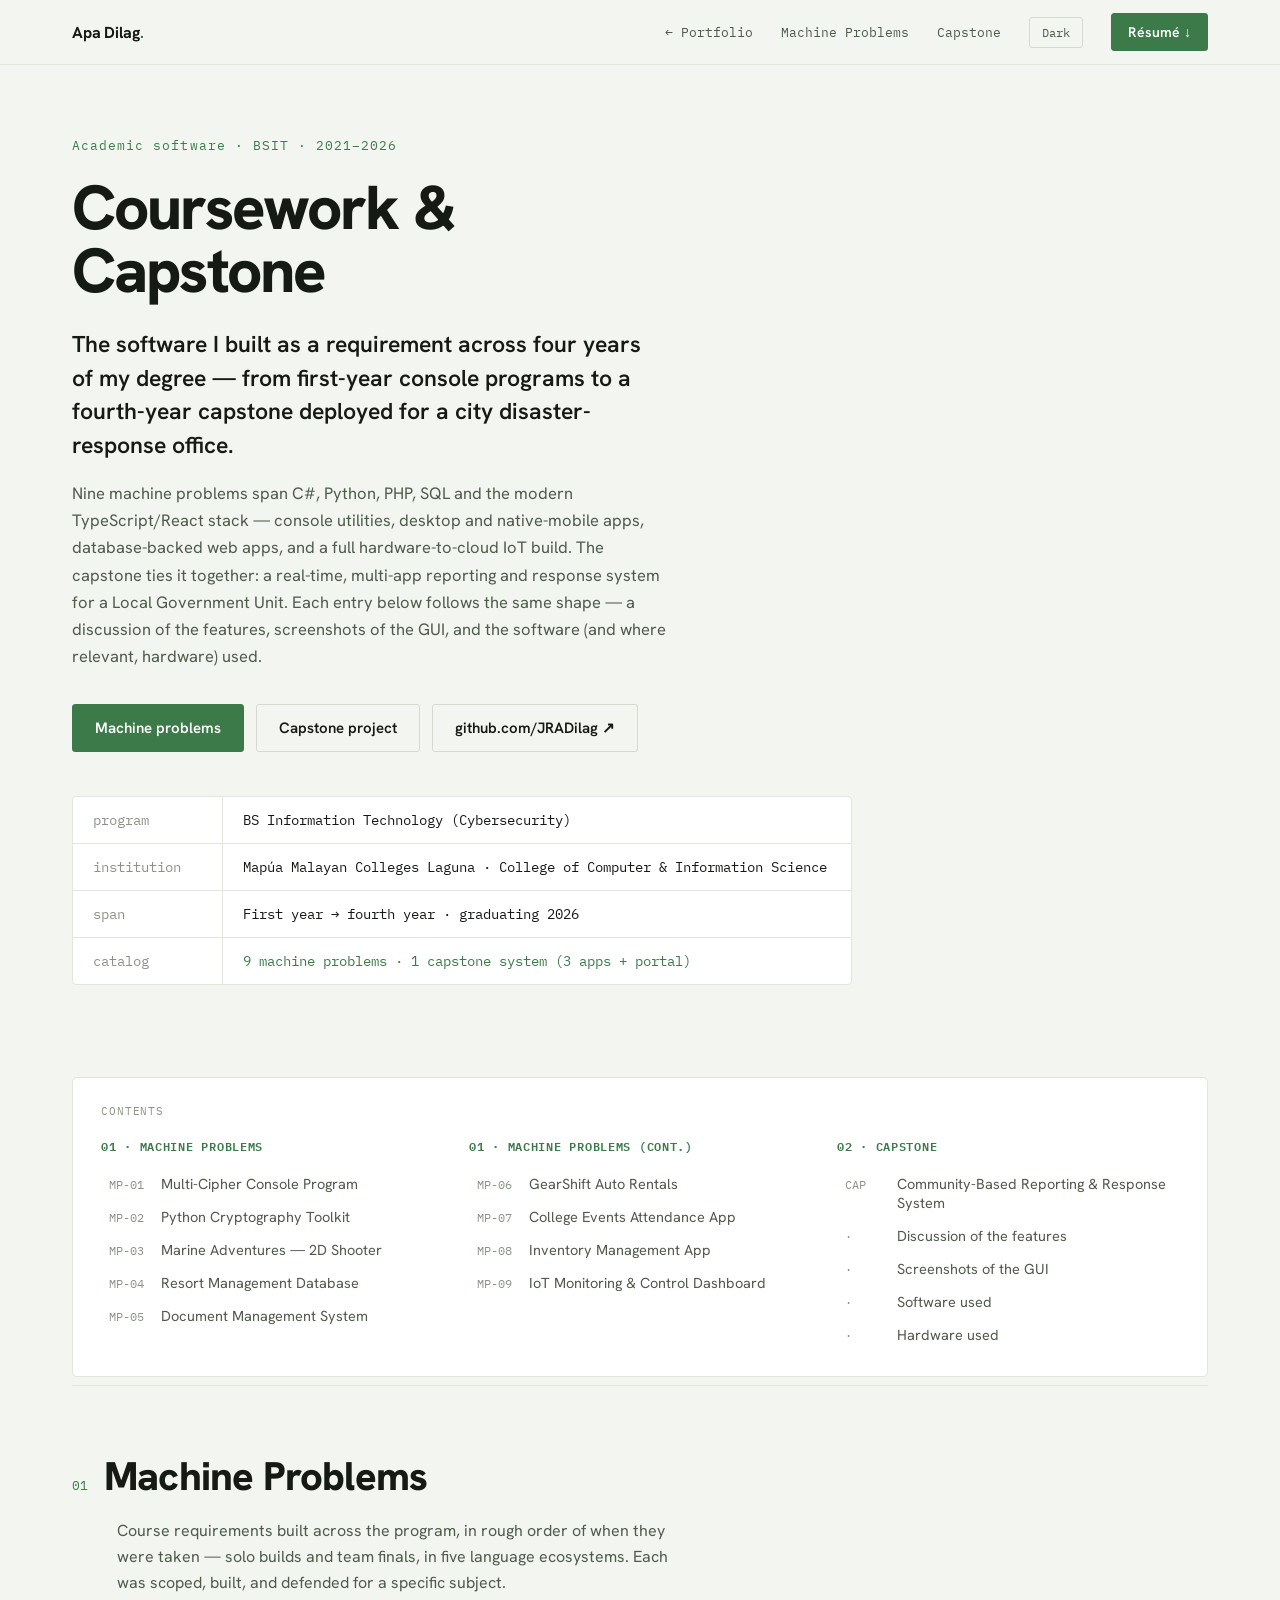
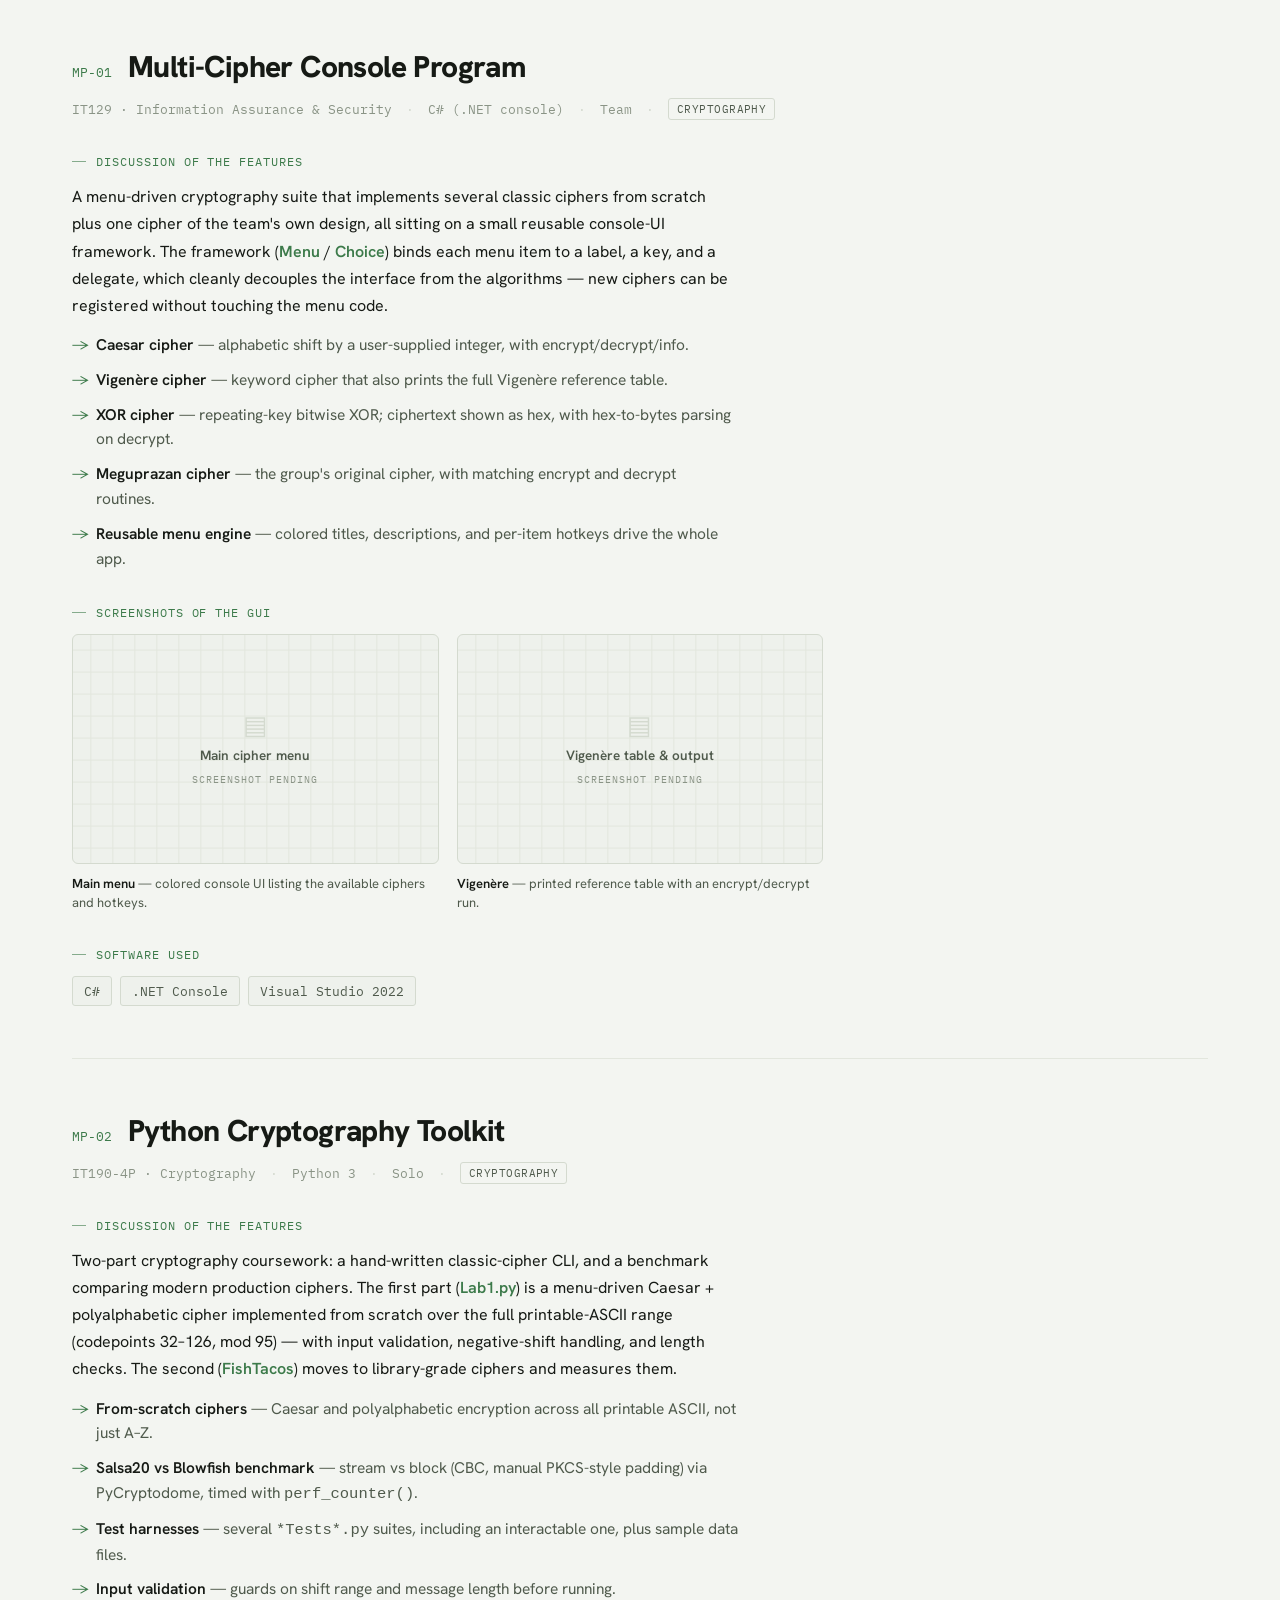
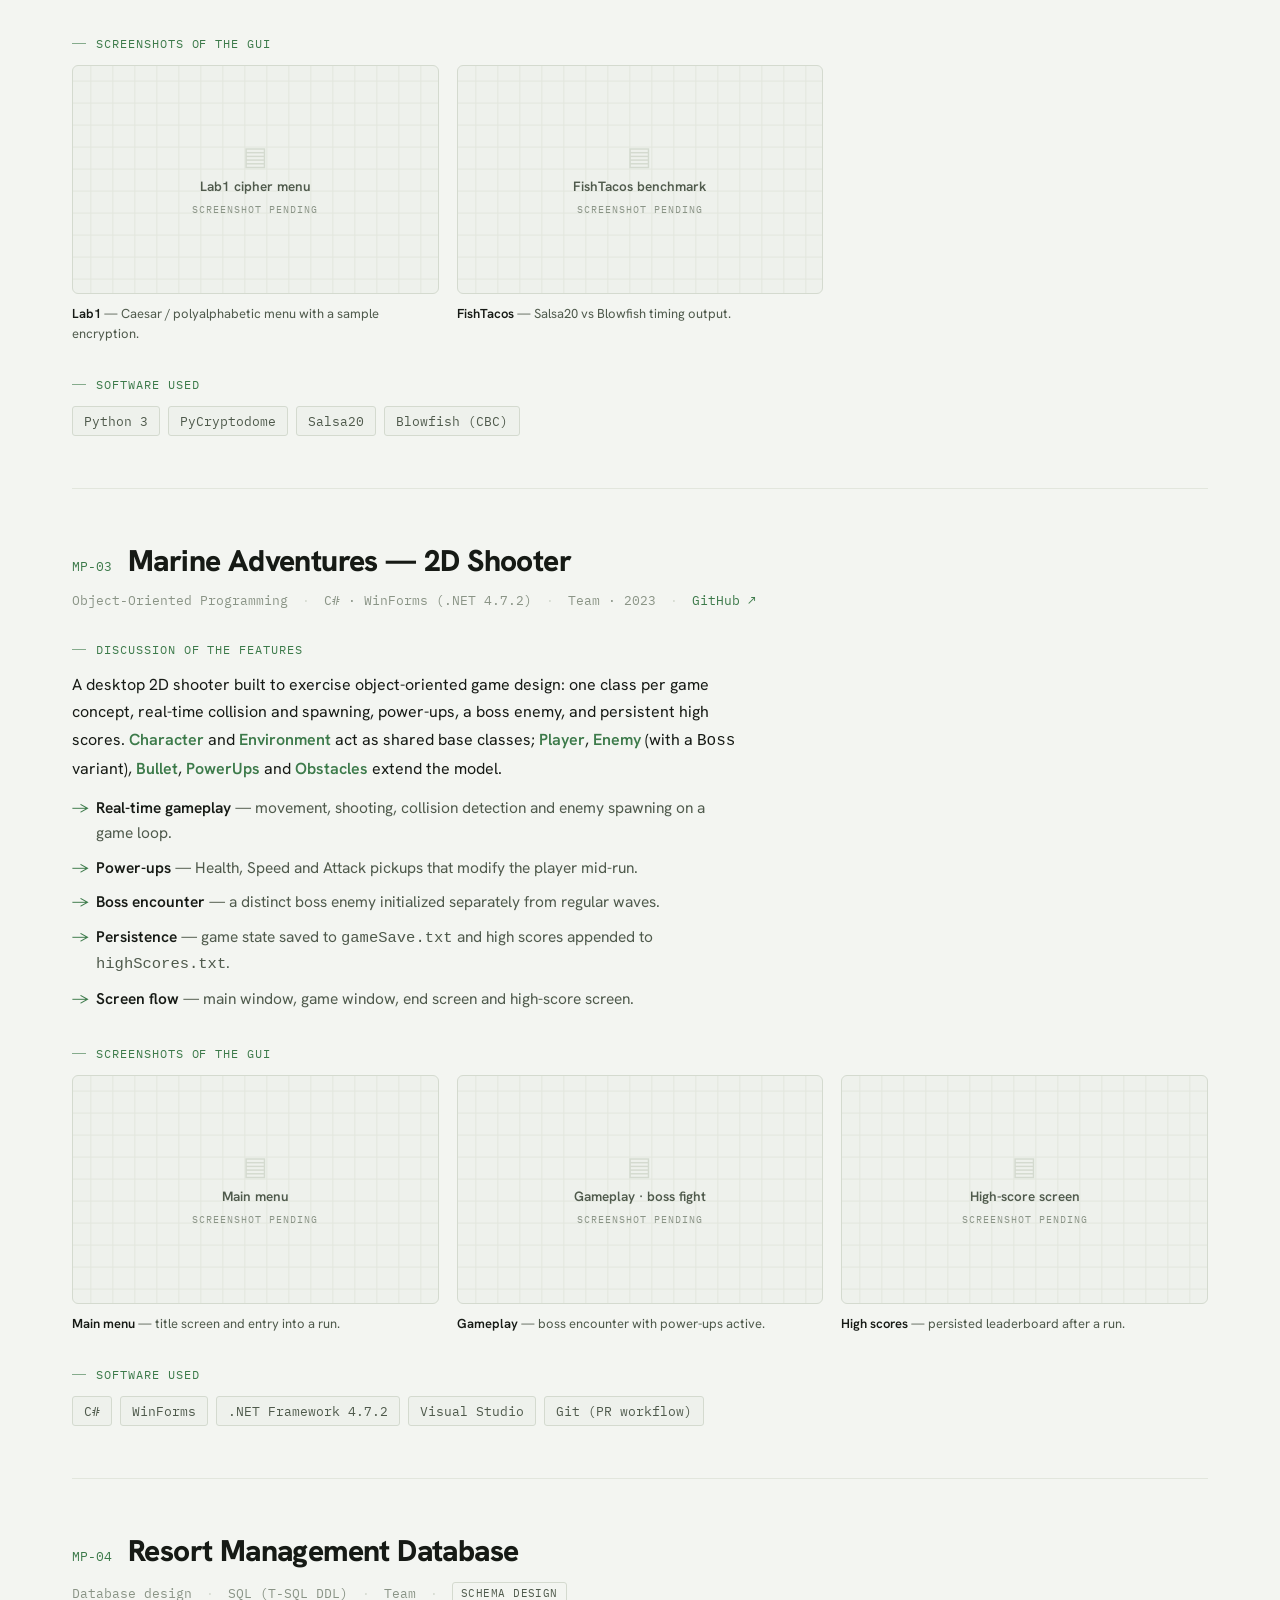
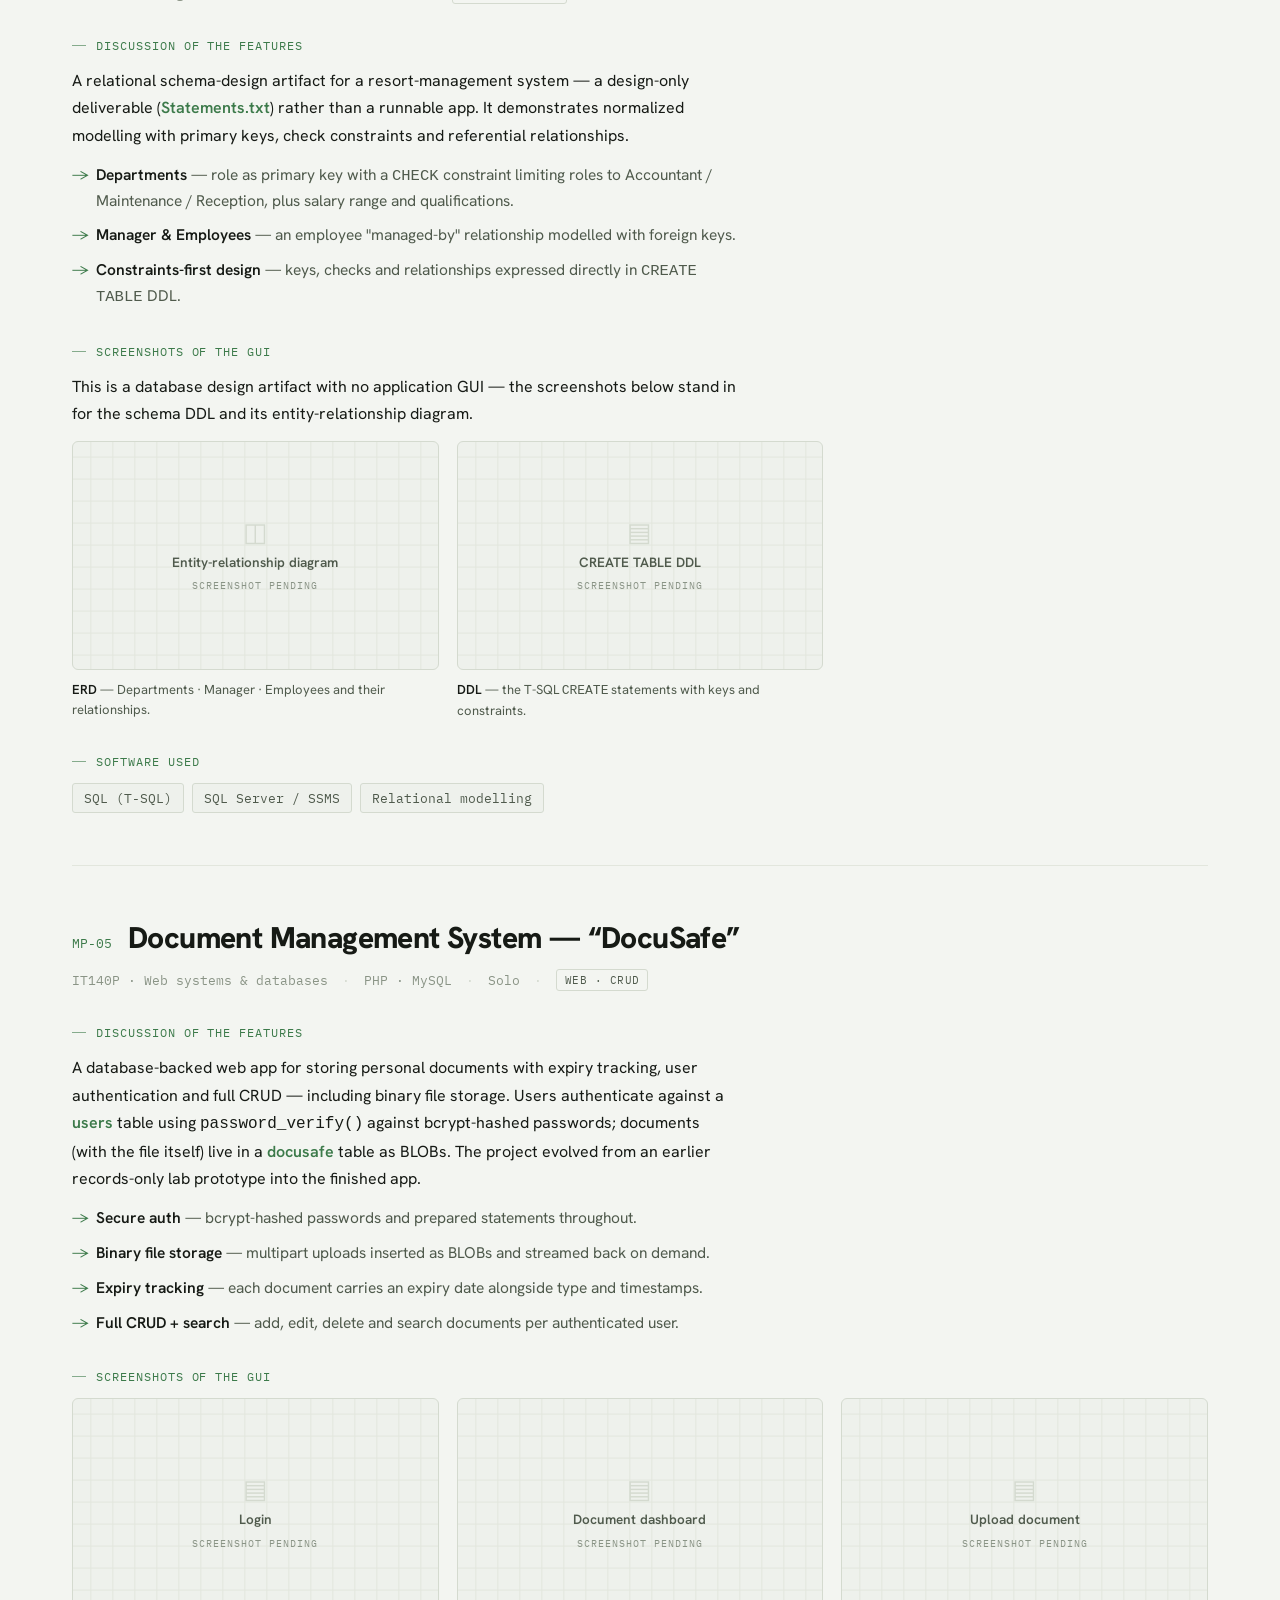
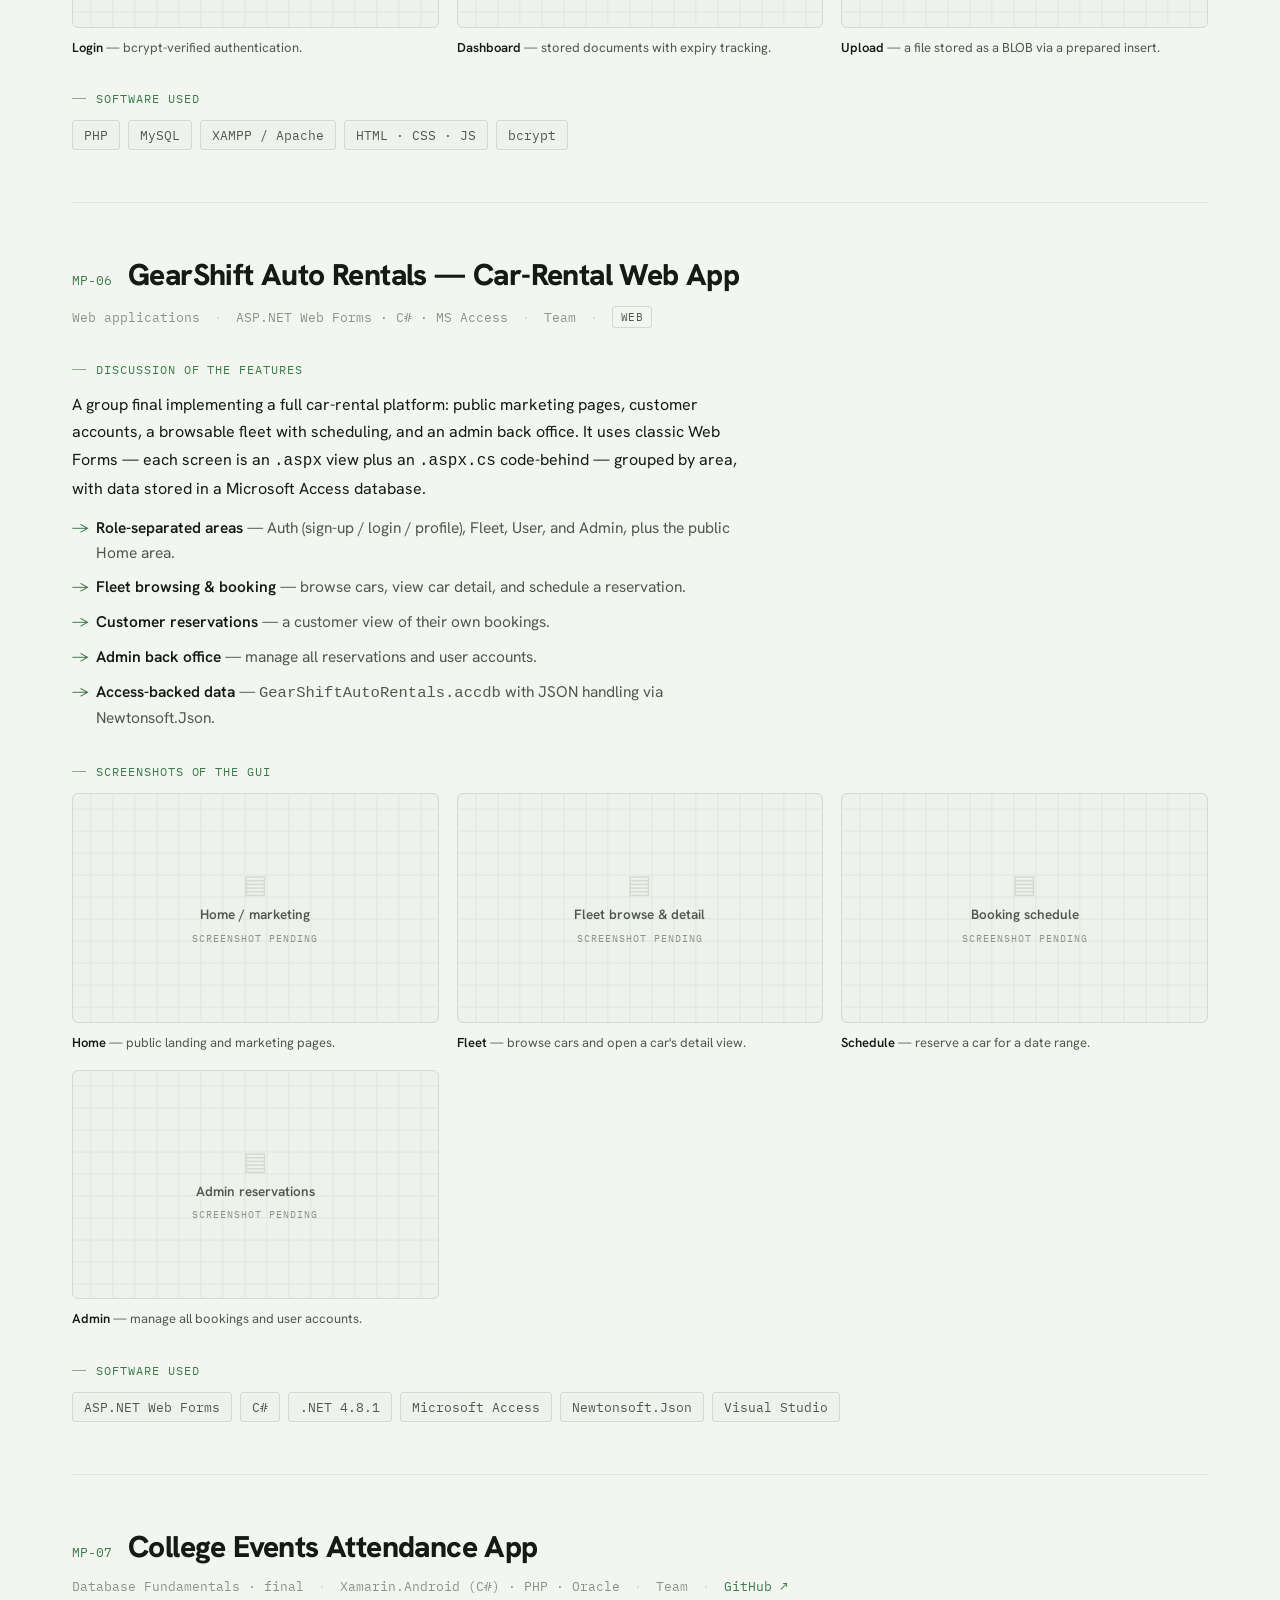
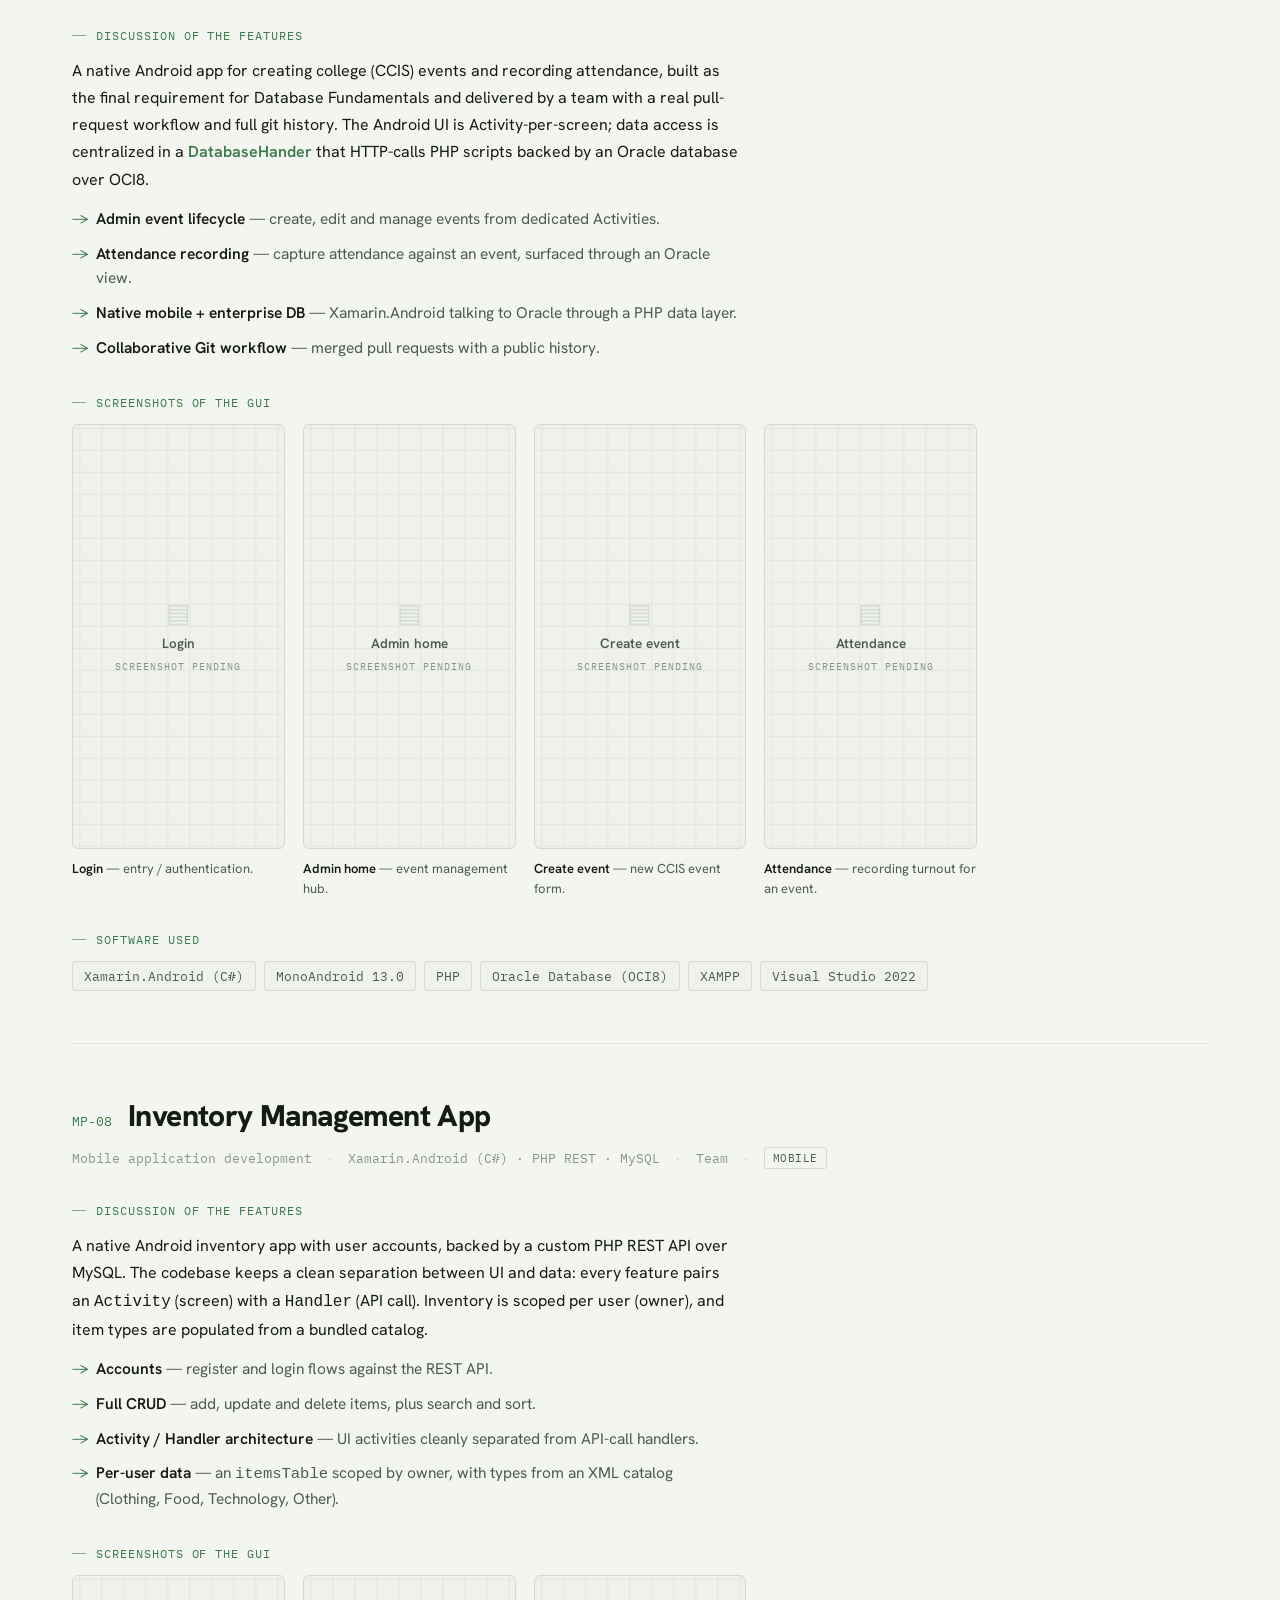
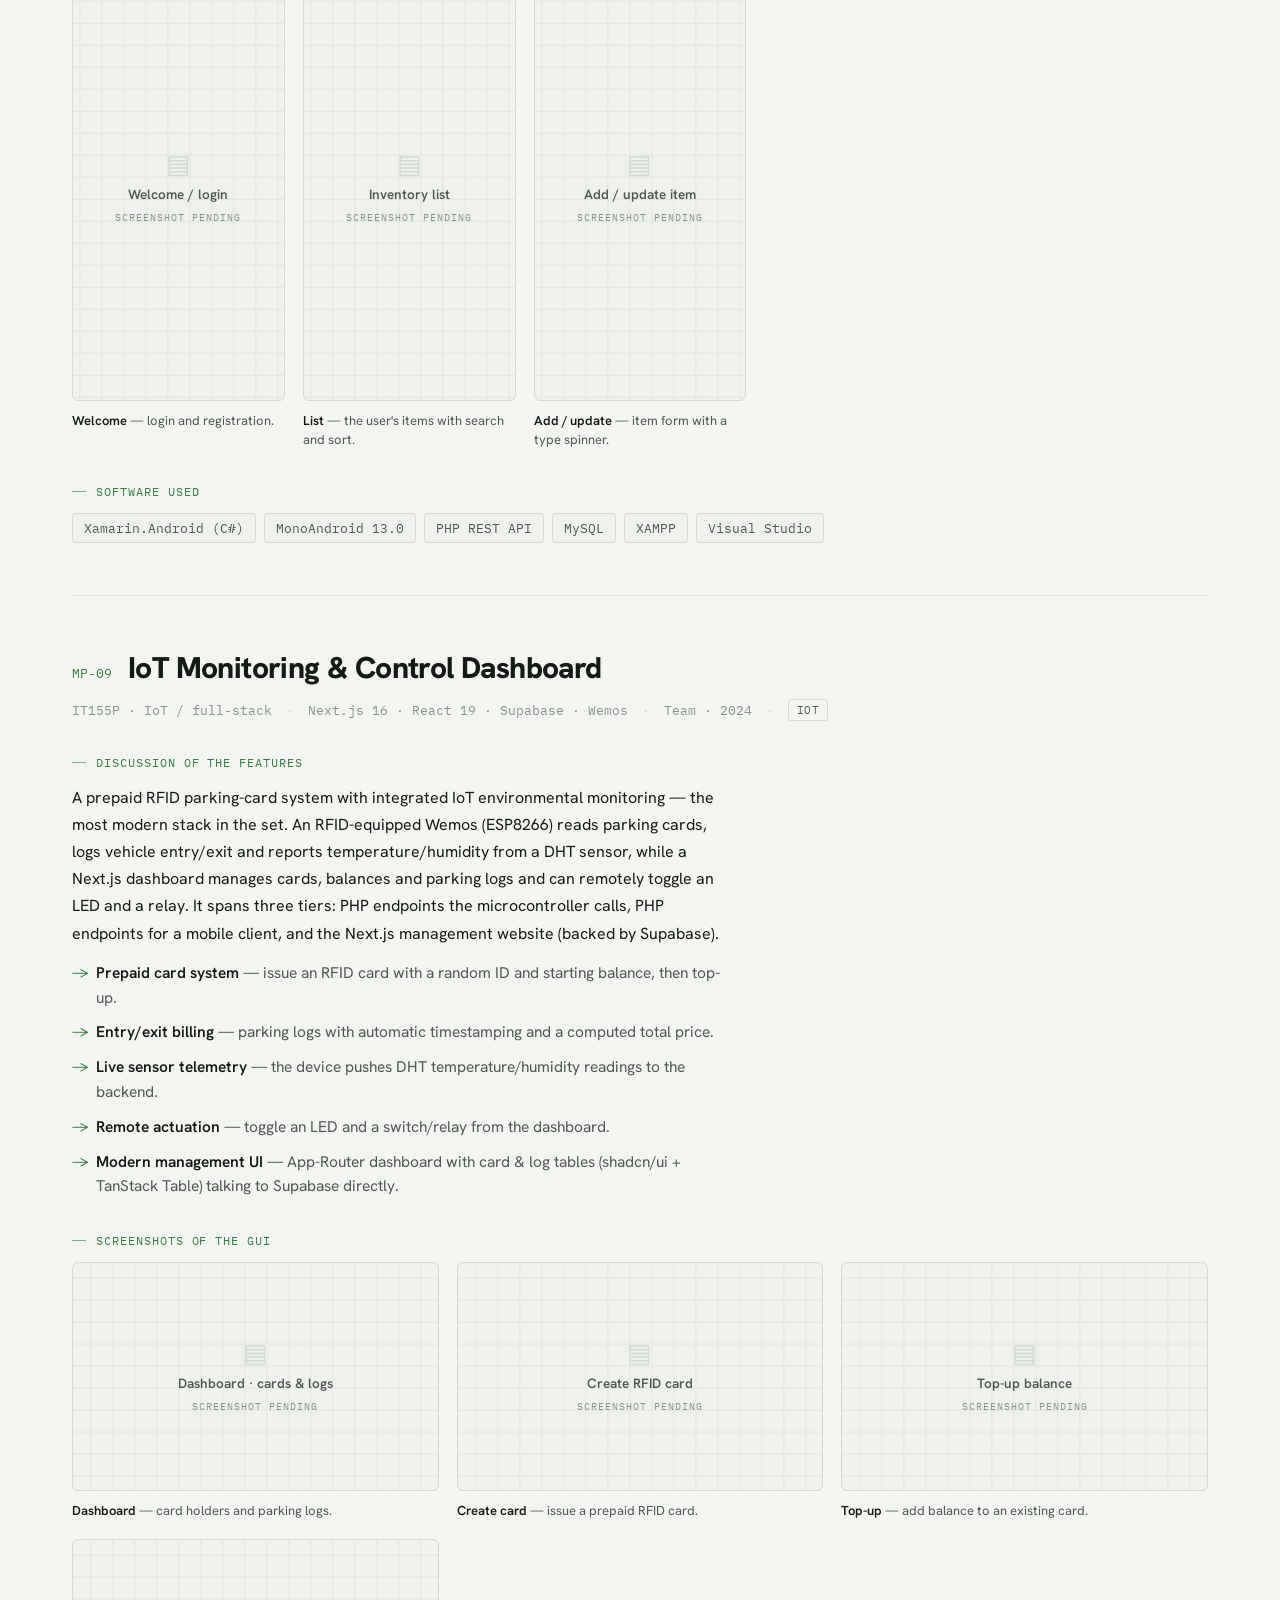
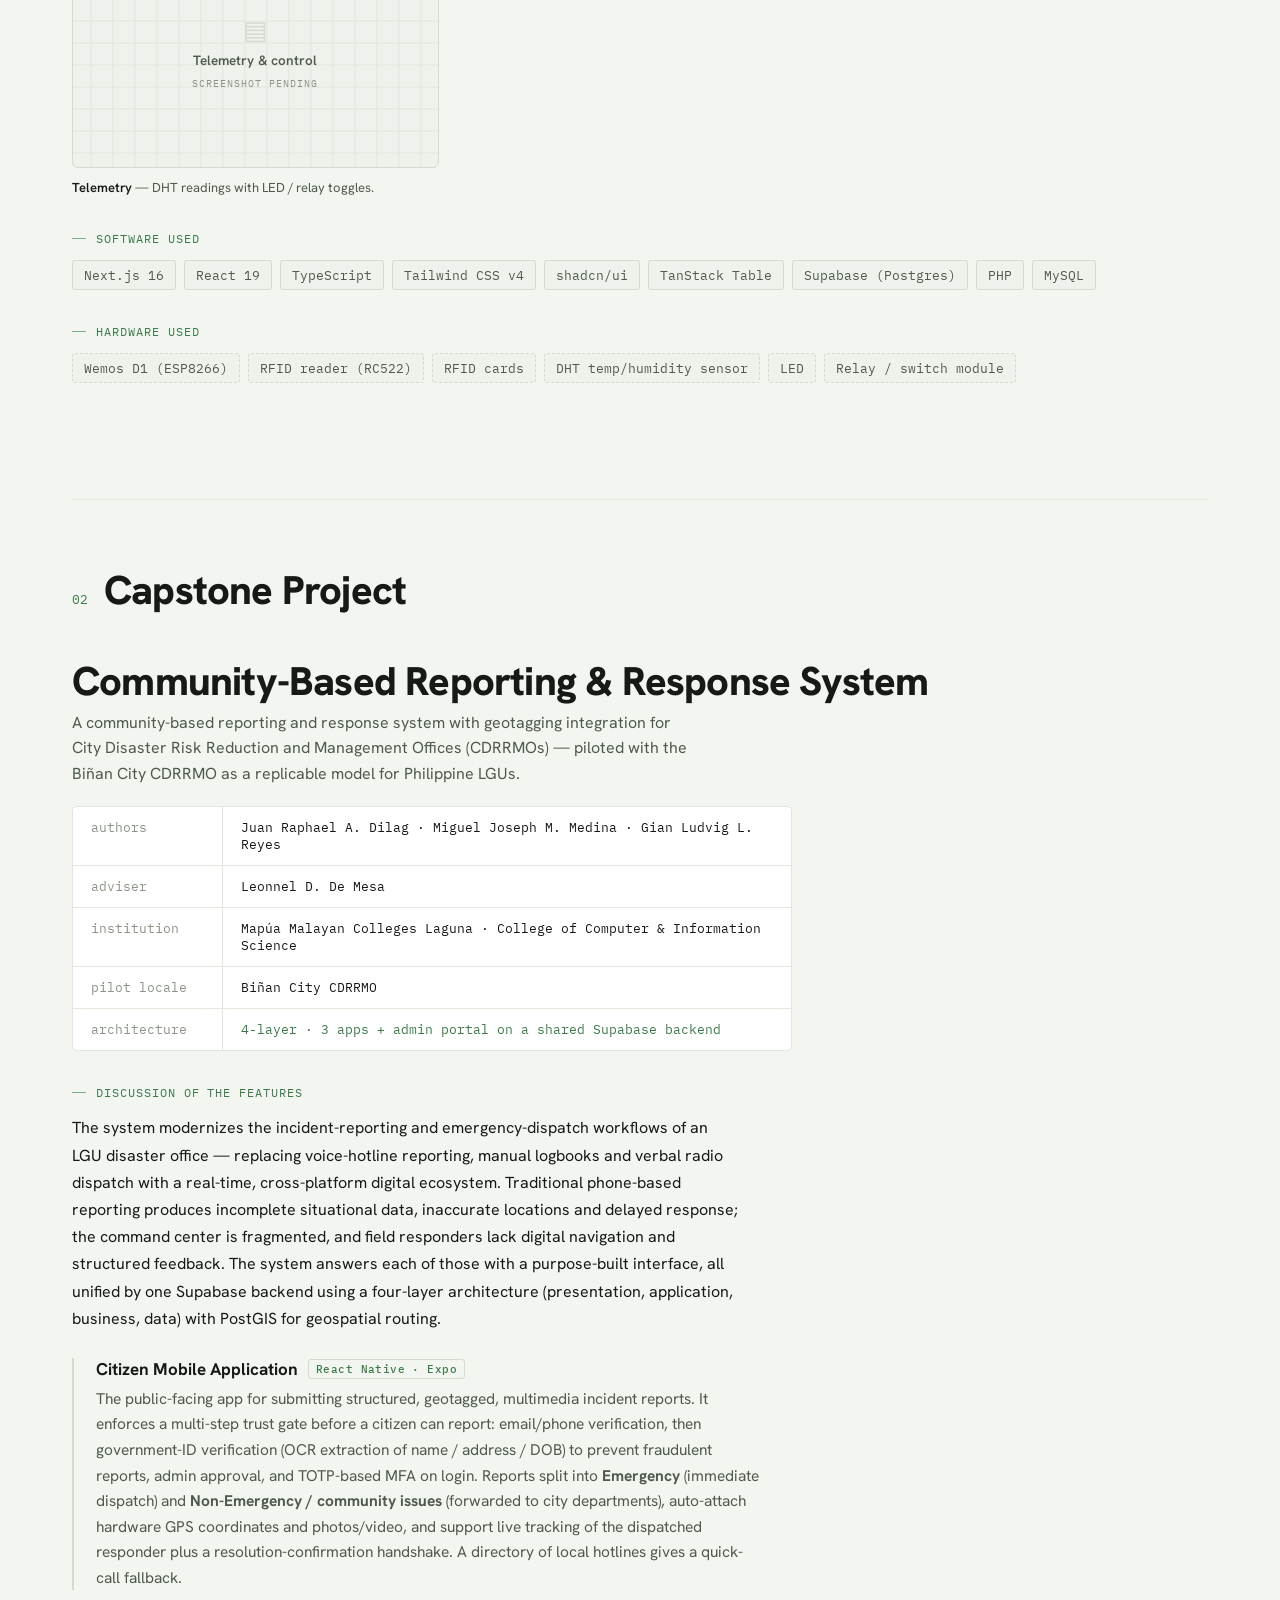
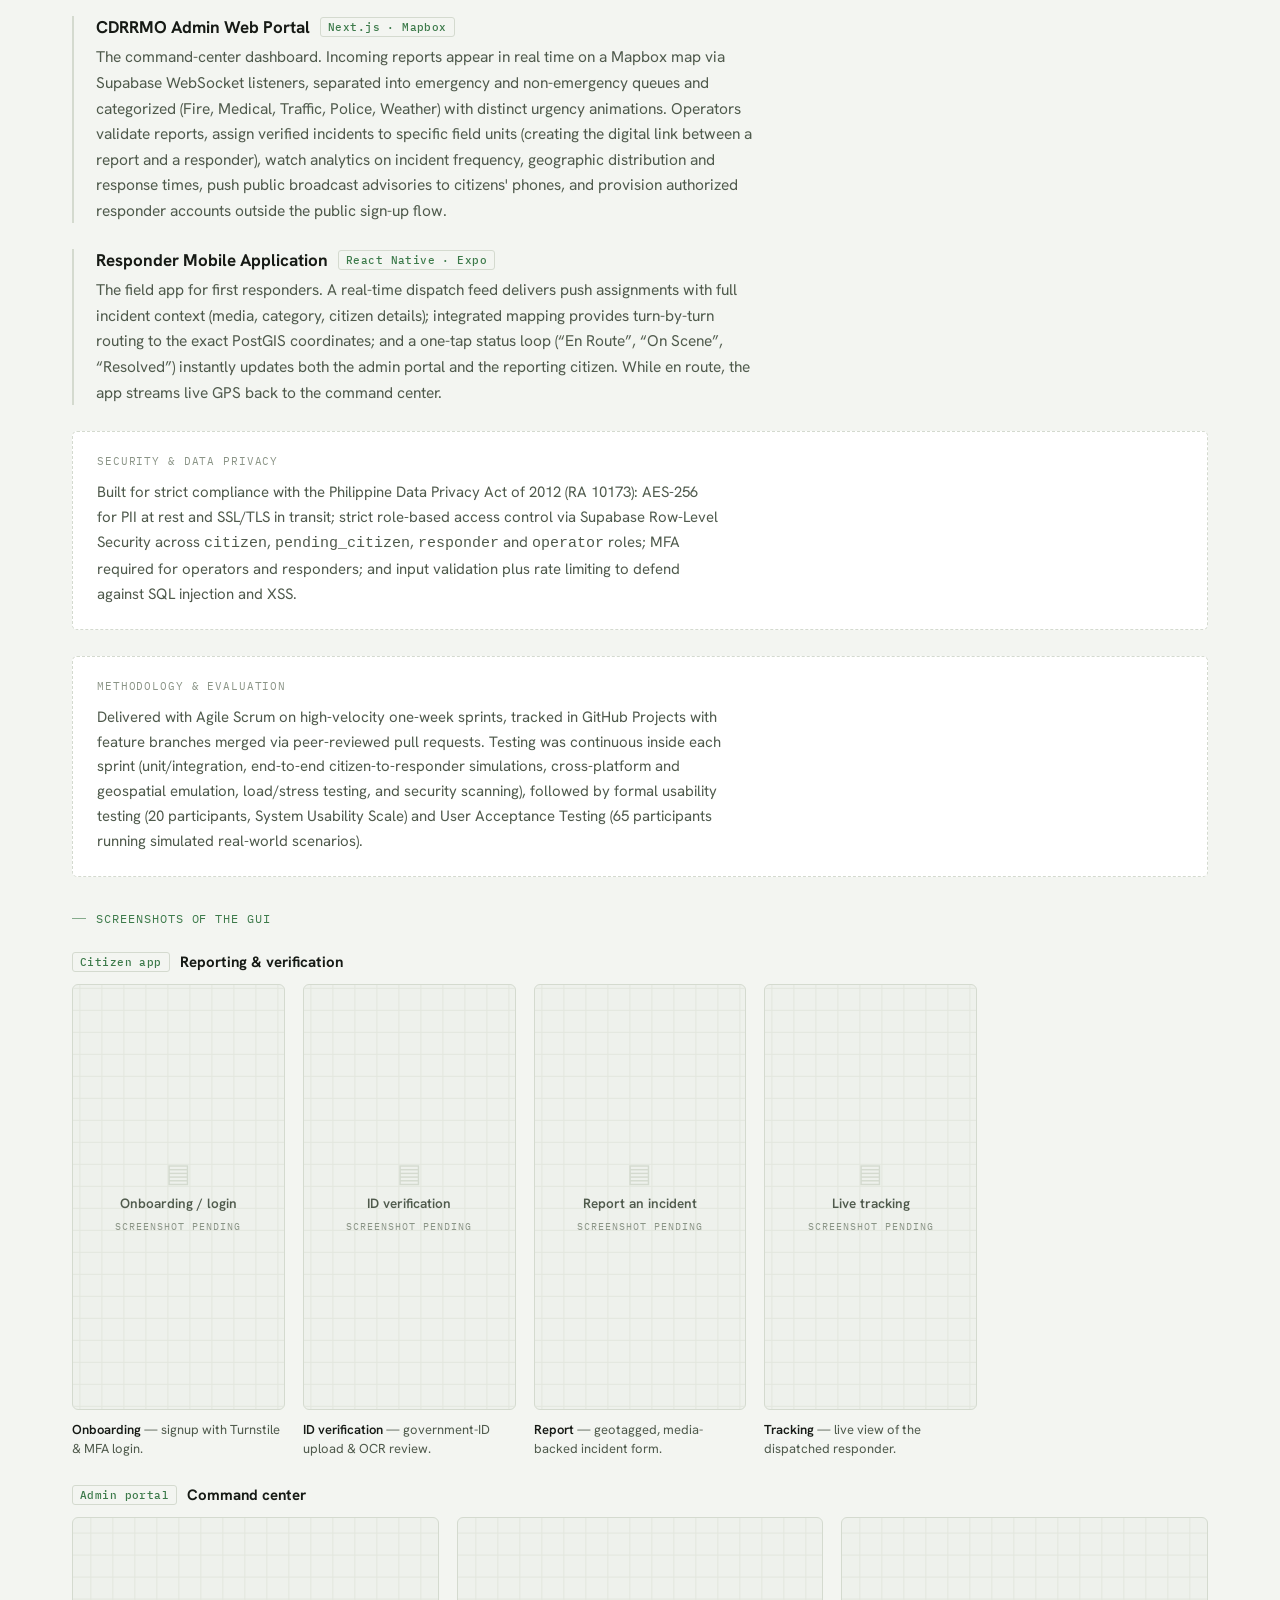
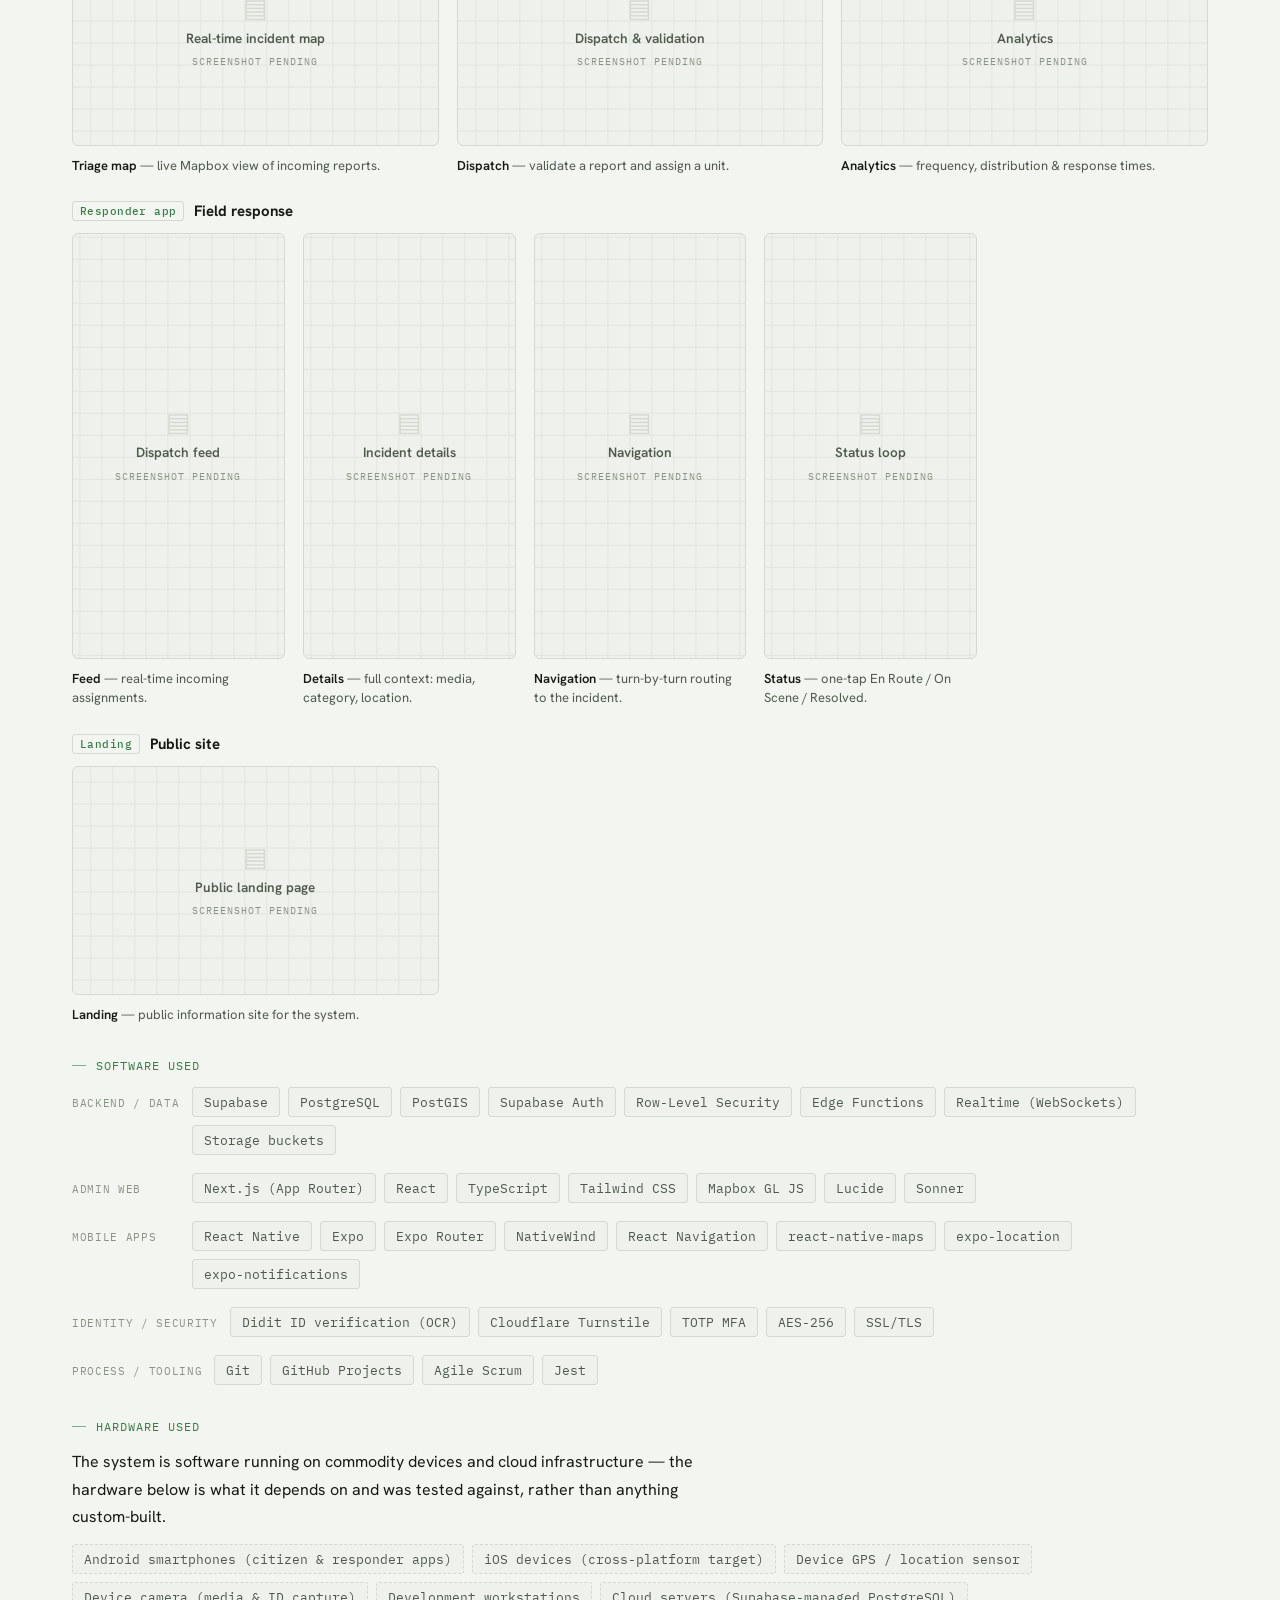
==== coursework.html @ 7ed2a316 "add courework" ====
<!DOCTYPE html>
<!--
  ============================================================
  coursework.html — Academic software (machine problems + capstone)
  built across the BSIT program. Shares styles.css design tokens
  with index.html; page-specific layout lives in coursework.css.

  SCREENSHOTS — how to add your own:
  Each screenshot is a <figure class="shot ..."> with a placeholder
  <div class="shot-ph"> inside a <div class="shot-frame">. To use a
  real screenshot, just replace that placeholder div with an <img>:

      <div class="shot-frame">
        <img src="screenshots/ccis-login.png" alt="CCIS Events — login">
      </div>

  Drop the image files in a top-level  screenshots/  folder (create it).
  Web screens use .shot--web (16:10); phone screens use .shot--mobile
  (9:18). Images are shown uncropped (object-fit: contain). Once an
  <img> is present, clicking it opens the lightbox automatically.
  ============================================================
-->
<html lang="en" data-theme="light">
<head>
  <meta charset="utf-8">
  <meta name="viewport" content="width=device-width, initial-scale=1">
  <title>Coursework & Capstone — Juan Raphael Dilag</title>
  <meta name="description" content="Software Juan Raphael Dilag built as a requirement across four years of the BSIT program — nine machine problems (C#, Python, PHP, Xamarin, ASP.NET, Next.js/IoT) and a fourth-year capstone: a community-based disaster reporting & response system for a city government office.">
  <meta name="author" content="Juan Raphael A. Dilag">

  <meta property="og:type" content="website">
  <meta property="og:title" content="Coursework & Capstone — Juan Raphael Dilag">
  <meta property="og:description" content="Nine machine problems across four years of BSIT, plus a fourth-year capstone disaster-response system — features, GUI, and the software & hardware behind each.">
  <meta property="og:url" content="https://raphaeldilag.xyz/coursework.html">
  <meta property="og:image" content="https://raphaeldilag.xyz/og-image.png">
  <meta name="twitter:card" content="summary_large_image">

  <link rel="canonical" href="https://raphaeldilag.xyz/coursework.html">
  <link rel="icon" href="data:image/svg+xml,%3Csvg xmlns='http://www.w3.org/2000/svg' viewBox='0 0 32 32'%3E%3Crect width='32' height='32' rx='6' fill='%23121512'/%3E%3Ctext x='5' y='23' font-family='monospace' font-size='18' font-weight='700' fill='%23e8ece7'%3EA%3C/text%3E%3Ccircle cx='24' cy='22' r='2.5' fill='%237fb487'/%3E%3C/svg%3E">

  <link rel="preconnect" href="https://fonts.googleapis.com">
  <link rel="preconnect" href="https://fonts.gstatic.com" crossorigin>
  <link href="https://fonts.googleapis.com/css2?family=Hanken+Grotesk:wght@400;500;600;700;800&family=IBM+Plex+Mono:wght@400;500;600&display=swap" rel="stylesheet">
  <link rel="stylesheet" href="styles.css">
  <link rel="stylesheet" href="coursework.css">

  <!-- set stored theme before paint to avoid a flash (same key as the main site) -->
  <script>
    (function () {
      try {
        var t = localStorage.getItem('apa-theme');
        if (t === 'dark' || t === 'light') document.documentElement.setAttribute('data-theme', t);
      } catch (e) {}
    })();
  </script>
</head>
<body>

  <!-- ============ NAV ============ -->
  <header class="nav">
    <nav>
      <a href="index.html#top" class="brand">Apa Dilag<span>.</span></a>
      <div class="nav-links">
        <a href="index.html" class="navlink">← Portfolio</a>
        <a href="#machine-problems" class="navlink">Machine Problems</a>
        <a href="#capstone" class="navlink">Capstone</a>
        <button class="theme-toggle" data-theme-toggle aria-label="Toggle color theme">Light</button>
        <a href="documents/Juan_Raphael_Dilag_Resume.pdf" download class="btn btn-primary btn-sm">Résumé ↓</a>
      </div>
    </nav>
  </header>

  <main id="top">

    <!-- ============ DOCUMENT HEADER ============ -->
    <section class="doc-hero">
      <div class="doc-kicker">Academic software · BSIT · 2021–2026</div>
      <h1>Coursework &amp; Capstone</h1>
      <p class="doc-lead">The software I built as a requirement across four years of my degree — from first-year console programs to a fourth-year capstone deployed for a city disaster-response office.</p>
      <p class="doc-sub">Nine machine problems span C#, Python, PHP, SQL and the modern TypeScript/React stack — console utilities, desktop and native-mobile apps, database-backed web apps, and a full hardware-to-cloud IoT build. The capstone ties it together: a real-time, multi-app reporting and response system for a Local Government Unit. Each entry below follows the same shape — a discussion of the features, screenshots of the GUI, and the software (and where relevant, hardware) used.</p>

      <div class="doc-cta">
        <a href="#machine-problems" class="btn btn-primary btn-md">Machine problems</a>
        <a href="#capstone" class="btn btn-outline btn-md">Capstone project</a>
        <a href="https://github.com/JRADilag" target="_blank" rel="noopener" class="btn btn-outline btn-md">github.com/JRADilag ↗</a>
      </div>

      <div class="profile" style="margin-top:44px;">
        <div class="row"><div class="k">program</div><div class="v">BS Information Technology (Cybersecurity)</div></div>
        <div class="row"><div class="k">institution</div><div class="v">Mapúa Malayan Colleges Laguna · College of Computer &amp; Information Science</div></div>
        <div class="row"><div class="k">span</div><div class="v">First year → fourth year · graduating 2026</div></div>
        <div class="row"><div class="k">catalog</div><div class="v accent">9 machine problems · 1 capstone system (3 apps + portal)</div></div>
      </div>
    </section>

    <!-- ============ CONTENTS ============ -->
    <nav class="toc" aria-label="Contents">
      <div class="eyebrow">Contents</div>
      <div class="toc-groups">
        <div class="toc-group">
          <h3>01 · Machine problems</h3>
          <ol>
            <li><a href="#mp-cipher"><span class="n">MP-01</span> Multi-Cipher Console Program</a></li>
            <li><a href="#mp-pycrypto"><span class="n">MP-02</span> Python Cryptography Toolkit</a></li>
            <li><a href="#mp-marine"><span class="n">MP-03</span> Marine Adventures — 2D Shooter</a></li>
            <li><a href="#mp-resort"><span class="n">MP-04</span> Resort Management Database</a></li>
            <li><a href="#mp-docusafe"><span class="n">MP-05</span> Document Management System</a></li>
          </ol>
        </div>
        <div class="toc-group">
          <h3>01 · Machine problems (cont.)</h3>
          <ol>
            <li><a href="#mp-gearshift"><span class="n">MP-06</span> GearShift Auto Rentals</a></li>
            <li><a href="#mp-ccis"><span class="n">MP-07</span> College Events Attendance App</a></li>
            <li><a href="#mp-inventory"><span class="n">MP-08</span> Inventory Management App</a></li>
            <li><a href="#mp-iot"><span class="n">MP-09</span> IoT Monitoring &amp; Control Dashboard</a></li>
          </ol>
        </div>
        <div class="toc-group">
          <h3>02 · Capstone</h3>
          <ol>
            <li><a href="#capstone"><span class="n">CAP</span> Community-Based Reporting &amp; Response System</a></li>
            <li><a href="#cap-discussion"><span class="n">·</span> Discussion of the features</a></li>
            <li><a href="#cap-screens"><span class="n">·</span> Screenshots of the GUI</a></li>
            <li><a href="#cap-software"><span class="n">·</span> Software used</a></li>
            <li><a href="#cap-hardware"><span class="n">·</span> Hardware used</a></li>
          </ol>
        </div>
      </div>
    </nav>

    <!-- ============ SECTION 01 — MACHINE PROBLEMS ============ -->
    <section id="machine-problems" class="section">
      <div class="section-head">
        <span class="section-num">01</span>
        <h2>Machine Problems</h2>
      </div>
      <p class="section-lead">Course requirements built across the program, in rough order of when they were taken — solo builds and team finals, in five language ecosystems. Each was scoped, built, and defended for a specific subject.</p>

      <!-- ---------- MP-01 : Multi-Cipher Console Program ---------- -->
      <article class="mp" id="mp-cipher">
        <div class="mp-head">
          <span class="mp-num">MP-01</span>
          <h3>Multi-Cipher Console Program</h3>
        </div>
        <div class="mp-meta">
          <span>IT129 · Information Assurance &amp; Security</span><span class="dot">·</span>
          <span>C# (.NET console)</span><span class="dot">·</span>
          <span>Team</span><span class="dot">·</span>
          <span class="mp-tag">Cryptography</span>
        </div>

        <div class="subblock">
          <div class="subblock-label">Discussion of the features</div>
          <p>A menu-driven cryptography suite that implements several classic ciphers from scratch plus one cipher of the team's own design, all sitting on a small reusable console-UI framework. The framework (<span class="em">Menu</span> / <span class="em">Choice</span>) binds each menu item to a label, a key, and a delegate, which cleanly decouples the interface from the algorithms — new ciphers can be registered without touching the menu code.</p>
          <ul class="feat-list">
            <li><b>Caesar cipher</b> — alphabetic shift by a user-supplied integer, with encrypt/decrypt/info.</li>
            <li><b>Vigenère cipher</b> — keyword cipher that also prints the full Vigenère reference table.</li>
            <li><b>XOR cipher</b> — repeating-key bitwise XOR; ciphertext shown as hex, with hex-to-bytes parsing on decrypt.</li>
            <li><b>Meguprazan cipher</b> — the group's original cipher, with matching encrypt and decrypt routines.</li>
            <li><b>Reusable menu engine</b> — colored titles, descriptions, and per-item hotkeys drive the whole app.</li>
          </ul>
        </div>

        <div class="subblock">
          <div class="subblock-label">Screenshots of the GUI</div>
          <div class="shot-grid shot-grid--web">
            <figure class="shot shot--web">
              <div class="shot-frame">
                <!-- replace with: <img src="screenshots/cipher-menu.png" alt="Multi-cipher main menu"> -->
                <div class="shot-ph"><span class="shot-ph-ico" aria-hidden="true">▤</span><span class="shot-ph-cap">Main cipher menu</span><span class="shot-ph-note">screenshot pending</span></div>
              </div>
              <figcaption><b>Main menu</b> — colored console UI listing the available ciphers and hotkeys.</figcaption>
            </figure>
            <figure class="shot shot--web">
              <div class="shot-frame">
                <!-- replace with: <img src="screenshots/cipher-vigenere.png" alt="Vigenère table and output"> -->
                <div class="shot-ph"><span class="shot-ph-ico" aria-hidden="true">▤</span><span class="shot-ph-cap">Vigenère table &amp; output</span><span class="shot-ph-note">screenshot pending</span></div>
              </div>
              <figcaption><b>Vigenère</b> — printed reference table with an encrypt/decrypt run.</figcaption>
            </figure>
          </div>
        </div>

        <div class="subblock">
          <div class="subblock-label">Software used</div>
          <div class="chips">
            <span class="chip">C#</span><span class="chip">.NET Console</span><span class="chip">Visual Studio 2022</span>
          </div>
        </div>
      </article>

      <!-- ---------- MP-02 : Python Cryptography Toolkit ---------- -->
      <article class="mp" id="mp-pycrypto">
        <div class="mp-head">
          <span class="mp-num">MP-02</span>
          <h3>Python Cryptography Toolkit</h3>
        </div>
        <div class="mp-meta">
          <span>IT190-4P · Cryptography</span><span class="dot">·</span>
          <span>Python 3</span><span class="dot">·</span>
          <span>Solo</span><span class="dot">·</span>
          <span class="mp-tag">Cryptography</span>
        </div>

        <div class="subblock">
          <div class="subblock-label">Discussion of the features</div>
          <p>Two-part cryptography coursework: a hand-written classic-cipher CLI, and a benchmark comparing modern production ciphers. The first part (<span class="em">Lab1.py</span>) is a menu-driven Caesar + polyalphabetic cipher implemented from scratch over the full printable-ASCII range (codepoints 32–126, mod 95) — with input validation, negative-shift handling, and length checks. The second (<span class="em">FishTacos</span>) moves to library-grade ciphers and measures them.</p>
          <ul class="feat-list">
            <li><b>From-scratch ciphers</b> — Caesar and polyalphabetic encryption across all printable ASCII, not just A–Z.</li>
            <li><b>Salsa20 vs Blowfish benchmark</b> — stream vs block (CBC, manual PKCS-style padding) via PyCryptodome, timed with <code>perf_counter()</code>.</li>
            <li><b>Test harnesses</b> — several <code>*Tests*.py</code> suites, including an interactable one, plus sample data files.</li>
            <li><b>Input validation</b> — guards on shift range and message length before running.</li>
          </ul>
        </div>

        <div class="subblock">
          <div class="subblock-label">Screenshots of the GUI</div>
          <div class="shot-grid shot-grid--web">
            <figure class="shot shot--web">
              <div class="shot-frame">
                <!-- replace with: <img src="screenshots/pycrypto-lab1.png" alt="Lab1 Caesar/polyalphabetic menu"> -->
                <div class="shot-ph"><span class="shot-ph-ico" aria-hidden="true">▤</span><span class="shot-ph-cap">Lab1 cipher menu</span><span class="shot-ph-note">screenshot pending</span></div>
              </div>
              <figcaption><b>Lab1</b> — Caesar / polyalphabetic menu with a sample encryption.</figcaption>
            </figure>
            <figure class="shot shot--web">
              <div class="shot-frame">
                <!-- replace with: <img src="screenshots/pycrypto-benchmark.png" alt="Salsa20 vs Blowfish benchmark output"> -->
                <div class="shot-ph"><span class="shot-ph-ico" aria-hidden="true">▤</span><span class="shot-ph-cap">FishTacos benchmark</span><span class="shot-ph-note">screenshot pending</span></div>
              </div>
              <figcaption><b>FishTacos</b> — Salsa20 vs Blowfish timing output.</figcaption>
            </figure>
          </div>
        </div>

        <div class="subblock">
          <div class="subblock-label">Software used</div>
          <div class="chips">
            <span class="chip">Python 3</span><span class="chip">PyCryptodome</span><span class="chip">Salsa20</span><span class="chip">Blowfish (CBC)</span>
          </div>
        </div>
      </article>

      <!-- ---------- MP-03 : Marine Adventures ---------- -->
      <article class="mp" id="mp-marine">
        <div class="mp-head">
          <span class="mp-num">MP-03</span>
          <h3>Marine Adventures — 2D Shooter</h3>
        </div>
        <div class="mp-meta">
          <span>Object-Oriented Programming</span><span class="dot">·</span>
          <span>C# · WinForms (.NET 4.7.2)</span><span class="dot">·</span>
          <span>Team · 2023</span><span class="dot">·</span>
          <a href="https://github.com/JRADilag/Marine-Adventures" target="_blank" rel="noopener">GitHub ↗</a>
        </div>

        <div class="subblock">
          <div class="subblock-label">Discussion of the features</div>
          <p>A desktop 2D shooter built to exercise object-oriented game design: one class per game concept, real-time collision and spawning, power-ups, a boss enemy, and persistent high scores. <span class="em">Character</span> and <span class="em">Environment</span> act as shared base classes; <span class="em">Player</span>, <span class="em">Enemy</span> (with a <code>Boss</code> variant), <span class="em">Bullet</span>, <span class="em">PowerUps</span> and <span class="em">Obstacles</span> extend the model.</p>
          <ul class="feat-list">
            <li><b>Real-time gameplay</b> — movement, shooting, collision detection and enemy spawning on a game loop.</li>
            <li><b>Power-ups</b> — Health, Speed and Attack pickups that modify the player mid-run.</li>
            <li><b>Boss encounter</b> — a distinct boss enemy initialized separately from regular waves.</li>
            <li><b>Persistence</b> — game state saved to <code>gameSave.txt</code> and high scores appended to <code>highScores.txt</code>.</li>
            <li><b>Screen flow</b> — main window, game window, end screen and high-score screen.</li>
          </ul>
        </div>

        <div class="subblock">
          <div class="subblock-label">Screenshots of the GUI</div>
          <div class="shot-grid shot-grid--web">
            <figure class="shot shot--web">
              <div class="shot-frame">
                <!-- replace with: <img src="screenshots/marine-menu.png" alt="Marine Adventures main menu"> -->
                <div class="shot-ph"><span class="shot-ph-ico" aria-hidden="true">▤</span><span class="shot-ph-cap">Main menu</span><span class="shot-ph-note">screenshot pending</span></div>
              </div>
              <figcaption><b>Main menu</b> — title screen and entry into a run.</figcaption>
            </figure>
            <figure class="shot shot--web">
              <div class="shot-frame">
                <!-- replace with: <img src="screenshots/marine-gameplay.png" alt="Marine Adventures boss fight"> -->
                <div class="shot-ph"><span class="shot-ph-ico" aria-hidden="true">▤</span><span class="shot-ph-cap">Gameplay · boss fight</span><span class="shot-ph-note">screenshot pending</span></div>
              </div>
              <figcaption><b>Gameplay</b> — boss encounter with power-ups active.</figcaption>
            </figure>
            <figure class="shot shot--web">
              <div class="shot-frame">
                <!-- replace with: <img src="screenshots/marine-highscore.png" alt="Marine Adventures high score screen"> -->
                <div class="shot-ph"><span class="shot-ph-ico" aria-hidden="true">▤</span><span class="shot-ph-cap">High-score screen</span><span class="shot-ph-note">screenshot pending</span></div>
              </div>
              <figcaption><b>High scores</b> — persisted leaderboard after a run.</figcaption>
            </figure>
          </div>
        </div>

        <div class="subblock">
          <div class="subblock-label">Software used</div>
          <div class="chips">
            <span class="chip">C#</span><span class="chip">WinForms</span><span class="chip">.NET Framework 4.7.2</span><span class="chip">Visual Studio</span><span class="chip">Git (PR workflow)</span>
          </div>
        </div>
      </article>

      <!-- ---------- MP-04 : Resort Management Database ---------- -->
      <article class="mp" id="mp-resort">
        <div class="mp-head">
          <span class="mp-num">MP-04</span>
          <h3>Resort Management Database</h3>
        </div>
        <div class="mp-meta">
          <span>Database design</span><span class="dot">·</span>
          <span>SQL (T-SQL DDL)</span><span class="dot">·</span>
          <span>Team</span><span class="dot">·</span>
          <span class="mp-tag">Schema design</span>
        </div>

        <div class="subblock">
          <div class="subblock-label">Discussion of the features</div>
          <p>A relational schema-design artifact for a resort-management system — a design-only deliverable (<span class="em">Statements.txt</span>) rather than a runnable app. It demonstrates normalized modelling with primary keys, check constraints and referential relationships.</p>
          <ul class="feat-list">
            <li><b>Departments</b> — role as primary key with a <code>CHECK</code> constraint limiting roles to Accountant / Maintenance / Reception, plus salary range and qualifications.</li>
            <li><b>Manager &amp; Employees</b> — an employee "managed-by" relationship modelled with foreign keys.</li>
            <li><b>Constraints-first design</b> — keys, checks and relationships expressed directly in <code>CREATE TABLE</code> DDL.</li>
          </ul>
        </div>

        <div class="subblock">
          <div class="subblock-label">Screenshots of the GUI</div>
          <p style="margin-bottom:14px;">This is a database design artifact with no application GUI — the screenshots below stand in for the schema DDL and its entity-relationship diagram.</p>
          <div class="shot-grid shot-grid--web">
            <figure class="shot shot--web">
              <div class="shot-frame">
                <!-- replace with: <img src="screenshots/resort-erd.png" alt="Resort schema ERD"> -->
                <div class="shot-ph"><span class="shot-ph-ico" aria-hidden="true">◫</span><span class="shot-ph-cap">Entity-relationship diagram</span><span class="shot-ph-note">screenshot pending</span></div>
              </div>
              <figcaption><b>ERD</b> — Departments · Manager · Employees and their relationships.</figcaption>
            </figure>
            <figure class="shot shot--web">
              <div class="shot-frame">
                <!-- replace with: <img src="screenshots/resort-ddl.png" alt="CREATE TABLE DDL"> -->
                <div class="shot-ph"><span class="shot-ph-ico" aria-hidden="true">▤</span><span class="shot-ph-cap">CREATE TABLE DDL</span><span class="shot-ph-note">screenshot pending</span></div>
              </div>
              <figcaption><b>DDL</b> — the T-SQL <code>CREATE</code> statements with keys and constraints.</figcaption>
            </figure>
          </div>
        </div>

        <div class="subblock">
          <div class="subblock-label">Software used</div>
          <div class="chips">
            <span class="chip">SQL (T-SQL)</span><span class="chip">SQL Server / SSMS</span><span class="chip">Relational modelling</span>
          </div>
        </div>
      </article>

      <!-- ---------- MP-05 : Document Management System ---------- -->
      <article class="mp" id="mp-docusafe">
        <div class="mp-head">
          <span class="mp-num">MP-05</span>
          <h3>Document Management System — “DocuSafe”</h3>
        </div>
        <div class="mp-meta">
          <span>IT140P · Web systems &amp; databases</span><span class="dot">·</span>
          <span>PHP · MySQL</span><span class="dot">·</span>
          <span>Solo</span><span class="dot">·</span>
          <span class="mp-tag">Web · CRUD</span>
        </div>

        <div class="subblock">
          <div class="subblock-label">Discussion of the features</div>
          <p>A database-backed web app for storing personal documents with expiry tracking, user authentication and full CRUD — including binary file storage. Users authenticate against a <span class="em">users</span> table using <code>password_verify()</code> against bcrypt-hashed passwords; documents (with the file itself) live in a <span class="em">docusafe</span> table as BLOBs. The project evolved from an earlier records-only lab prototype into the finished app.</p>
          <ul class="feat-list">
            <li><b>Secure auth</b> — bcrypt-hashed passwords and prepared statements throughout.</li>
            <li><b>Binary file storage</b> — multipart uploads inserted as BLOBs and streamed back on demand.</li>
            <li><b>Expiry tracking</b> — each document carries an expiry date alongside type and timestamps.</li>
            <li><b>Full CRUD + search</b> — add, edit, delete and search documents per authenticated user.</li>
          </ul>
        </div>

        <div class="subblock">
          <div class="subblock-label">Screenshots of the GUI</div>
          <div class="shot-grid shot-grid--web">
            <figure class="shot shot--web">
              <div class="shot-frame">
                <!-- replace with: <img src="screenshots/docusafe-login.png" alt="DocuSafe login"> -->
                <div class="shot-ph"><span class="shot-ph-ico" aria-hidden="true">▤</span><span class="shot-ph-cap">Login</span><span class="shot-ph-note">screenshot pending</span></div>
              </div>
              <figcaption><b>Login</b> — bcrypt-verified authentication.</figcaption>
            </figure>
            <figure class="shot shot--web">
              <div class="shot-frame">
                <!-- replace with: <img src="screenshots/docusafe-dashboard.png" alt="DocuSafe document dashboard"> -->
                <div class="shot-ph"><span class="shot-ph-ico" aria-hidden="true">▤</span><span class="shot-ph-cap">Document dashboard</span><span class="shot-ph-note">screenshot pending</span></div>
              </div>
              <figcaption><b>Dashboard</b> — stored documents with expiry tracking.</figcaption>
            </figure>
            <figure class="shot shot--web">
              <div class="shot-frame">
                <!-- replace with: <img src="screenshots/docusafe-upload.png" alt="DocuSafe upload"> -->
                <div class="shot-ph"><span class="shot-ph-ico" aria-hidden="true">▤</span><span class="shot-ph-cap">Upload document</span><span class="shot-ph-note">screenshot pending</span></div>
              </div>
              <figcaption><b>Upload</b> — a file stored as a BLOB via a prepared insert.</figcaption>
            </figure>
          </div>
        </div>

        <div class="subblock">
          <div class="subblock-label">Software used</div>
          <div class="chips">
            <span class="chip">PHP</span><span class="chip">MySQL</span><span class="chip">XAMPP / Apache</span><span class="chip">HTML · CSS · JS</span><span class="chip">bcrypt</span>
          </div>
        </div>
      </article>

      <!-- ---------- MP-06 : GearShift Auto Rentals ---------- -->
      <article class="mp" id="mp-gearshift">
        <div class="mp-head">
          <span class="mp-num">MP-06</span>
          <h3>GearShift Auto Rentals — Car-Rental Web App</h3>
        </div>
        <div class="mp-meta">
          <span>Web applications</span><span class="dot">·</span>
          <span>ASP.NET Web Forms · C# · MS Access</span><span class="dot">·</span>
          <span>Team</span><span class="dot">·</span>
          <span class="mp-tag">Web</span>
        </div>

        <div class="subblock">
          <div class="subblock-label">Discussion of the features</div>
          <p>A group final implementing a full car-rental platform: public marketing pages, customer accounts, a browsable fleet with scheduling, and an admin back office. It uses classic Web Forms — each screen is an <code>.aspx</code> view plus an <code>.aspx.cs</code> code-behind — grouped by area, with data stored in a Microsoft Access database.</p>
          <ul class="feat-list">
            <li><b>Role-separated areas</b> — Auth (sign-up / login / profile), Fleet, User, and Admin, plus the public Home area.</li>
            <li><b>Fleet browsing &amp; booking</b> — browse cars, view car detail, and schedule a reservation.</li>
            <li><b>Customer reservations</b> — a customer view of their own bookings.</li>
            <li><b>Admin back office</b> — manage all reservations and user accounts.</li>
            <li><b>Access-backed data</b> — <code>GearShiftAutoRentals.accdb</code> with JSON handling via Newtonsoft.Json.</li>
          </ul>
        </div>

        <div class="subblock">
          <div class="subblock-label">Screenshots of the GUI</div>
          <div class="shot-grid shot-grid--web">
            <figure class="shot shot--web">
              <div class="shot-frame">
                <!-- replace with: <img src="screenshots/gearshift-home.png" alt="GearShift home page"> -->
                <div class="shot-ph"><span class="shot-ph-ico" aria-hidden="true">▤</span><span class="shot-ph-cap">Home / marketing</span><span class="shot-ph-note">screenshot pending</span></div>
              </div>
              <figcaption><b>Home</b> — public landing and marketing pages.</figcaption>
            </figure>
            <figure class="shot shot--web">
              <div class="shot-frame">
                <!-- replace with: <img src="screenshots/gearshift-fleet.png" alt="GearShift fleet browse"> -->
                <div class="shot-ph"><span class="shot-ph-ico" aria-hidden="true">▤</span><span class="shot-ph-cap">Fleet browse &amp; detail</span><span class="shot-ph-note">screenshot pending</span></div>
              </div>
              <figcaption><b>Fleet</b> — browse cars and open a car's detail view.</figcaption>
            </figure>
            <figure class="shot shot--web">
              <div class="shot-frame">
                <!-- replace with: <img src="screenshots/gearshift-schedule.png" alt="GearShift booking schedule"> -->
                <div class="shot-ph"><span class="shot-ph-ico" aria-hidden="true">▤</span><span class="shot-ph-cap">Booking schedule</span><span class="shot-ph-note">screenshot pending</span></div>
              </div>
              <figcaption><b>Schedule</b> — reserve a car for a date range.</figcaption>
            </figure>
            <figure class="shot shot--web">
              <div class="shot-frame">
                <!-- replace with: <img src="screenshots/gearshift-admin.png" alt="GearShift admin reservations"> -->
                <div class="shot-ph"><span class="shot-ph-ico" aria-hidden="true">▤</span><span class="shot-ph-cap">Admin reservations</span><span class="shot-ph-note">screenshot pending</span></div>
              </div>
              <figcaption><b>Admin</b> — manage all bookings and user accounts.</figcaption>
            </figure>
          </div>
        </div>

        <div class="subblock">
          <div class="subblock-label">Software used</div>
          <div class="chips">
            <span class="chip">ASP.NET Web Forms</span><span class="chip">C#</span><span class="chip">.NET 4.8.1</span><span class="chip">Microsoft Access</span><span class="chip">Newtonsoft.Json</span><span class="chip">Visual Studio</span>
          </div>
        </div>
      </article>

      <!-- ---------- MP-07 : College Events Attendance App ---------- -->
      <article class="mp" id="mp-ccis">
        <div class="mp-head">
          <span class="mp-num">MP-07</span>
          <h3>College Events Attendance App</h3>
        </div>
        <div class="mp-meta">
          <span>Database Fundamentals · final</span><span class="dot">·</span>
          <span>Xamarin.Android (C#) · PHP · Oracle</span><span class="dot">·</span>
          <span>Team</span><span class="dot">·</span>
          <a href="https://github.com/JRADilag/CCISEventsAttendance" target="_blank" rel="noopener">GitHub ↗</a>
        </div>

        <div class="subblock">
          <div class="subblock-label">Discussion of the features</div>
          <p>A native Android app for creating college (CCIS) events and recording attendance, built as the final requirement for Database Fundamentals and delivered by a team with a real pull-request workflow and full git history. The Android UI is Activity-per-screen; data access is centralized in a <span class="em">DatabaseHander</span> that HTTP-calls PHP scripts backed by an Oracle database over OCI8.</p>
          <ul class="feat-list">
            <li><b>Admin event lifecycle</b> — create, edit and manage events from dedicated Activities.</li>
            <li><b>Attendance recording</b> — capture attendance against an event, surfaced through an Oracle view.</li>
            <li><b>Native mobile + enterprise DB</b> — Xamarin.Android talking to Oracle through a PHP data layer.</li>
            <li><b>Collaborative Git workflow</b> — merged pull requests with a public history.</li>
          </ul>
        </div>

        <div class="subblock">
          <div class="subblock-label">Screenshots of the GUI</div>
          <div class="shot-grid shot-grid--mobile">
            <figure class="shot shot--mobile">
              <div class="shot-frame">
                <!-- replace with: <img src="screenshots/ccis-login.png" alt="CCIS login"> -->
                <div class="shot-ph"><span class="shot-ph-ico" aria-hidden="true">▤</span><span class="shot-ph-cap">Login</span><span class="shot-ph-note">screenshot pending</span></div>
              </div>
              <figcaption><b>Login</b> — entry / authentication.</figcaption>
            </figure>
            <figure class="shot shot--mobile">
              <div class="shot-frame">
                <!-- replace with: <img src="screenshots/ccis-admin-home.png" alt="CCIS admin home"> -->
                <div class="shot-ph"><span class="shot-ph-ico" aria-hidden="true">▤</span><span class="shot-ph-cap">Admin home</span><span class="shot-ph-note">screenshot pending</span></div>
              </div>
              <figcaption><b>Admin home</b> — event management hub.</figcaption>
            </figure>
            <figure class="shot shot--mobile">
              <div class="shot-frame">
                <!-- replace with: <img src="screenshots/ccis-create-event.png" alt="CCIS create event"> -->
                <div class="shot-ph"><span class="shot-ph-ico" aria-hidden="true">▤</span><span class="shot-ph-cap">Create event</span><span class="shot-ph-note">screenshot pending</span></div>
              </div>
              <figcaption><b>Create event</b> — new CCIS event form.</figcaption>
            </figure>
            <figure class="shot shot--mobile">
              <div class="shot-frame">
                <!-- replace with: <img src="screenshots/ccis-attendance.png" alt="CCIS attendance"> -->
                <div class="shot-ph"><span class="shot-ph-ico" aria-hidden="true">▤</span><span class="shot-ph-cap">Attendance</span><span class="shot-ph-note">screenshot pending</span></div>
              </div>
              <figcaption><b>Attendance</b> — recording turnout for an event.</figcaption>
            </figure>
          </div>
        </div>

        <div class="subblock">
          <div class="subblock-label">Software used</div>
          <div class="chips">
            <span class="chip">Xamarin.Android (C#)</span><span class="chip">MonoAndroid 13.0</span><span class="chip">PHP</span><span class="chip">Oracle Database (OCI8)</span><span class="chip">XAMPP</span><span class="chip">Visual Studio 2022</span>
          </div>
        </div>
      </article>

      <!-- ---------- MP-08 : Inventory Management App ---------- -->
      <article class="mp" id="mp-inventory">
        <div class="mp-head">
          <span class="mp-num">MP-08</span>
          <h3>Inventory Management App</h3>
        </div>
        <div class="mp-meta">
          <span>Mobile application development</span><span class="dot">·</span>
          <span>Xamarin.Android (C#) · PHP REST · MySQL</span><span class="dot">·</span>
          <span>Team</span><span class="dot">·</span>
          <span class="mp-tag">Mobile</span>
        </div>

        <div class="subblock">
          <div class="subblock-label">Discussion of the features</div>
          <p>A native Android inventory app with user accounts, backed by a custom PHP REST API over MySQL. The codebase keeps a clean separation between UI and data: every feature pairs an <code>Activity</code> (screen) with a <code>Handler</code> (API call). Inventory is scoped per user (owner), and item types are populated from a bundled catalog.</p>
          <ul class="feat-list">
            <li><b>Accounts</b> — register and login flows against the REST API.</li>
            <li><b>Full CRUD</b> — add, update and delete items, plus search and sort.</li>
            <li><b>Activity / Handler architecture</b> — UI activities cleanly separated from API-call handlers.</li>
            <li><b>Per-user data</b> — an <code>itemsTable</code> scoped by owner, with types from an XML catalog (Clothing, Food, Technology, Other).</li>
          </ul>
        </div>

        <div class="subblock">
          <div class="subblock-label">Screenshots of the GUI</div>
          <div class="shot-grid shot-grid--mobile">
            <figure class="shot shot--mobile">
              <div class="shot-frame">
                <!-- replace with: <img src="screenshots/inventory-welcome.png" alt="Inventory welcome/login"> -->
                <div class="shot-ph"><span class="shot-ph-ico" aria-hidden="true">▤</span><span class="shot-ph-cap">Welcome / login</span><span class="shot-ph-note">screenshot pending</span></div>
              </div>
              <figcaption><b>Welcome</b> — login and registration.</figcaption>
            </figure>
            <figure class="shot shot--mobile">
              <div class="shot-frame">
                <!-- replace with: <img src="screenshots/inventory-list.png" alt="Inventory list with search and sort"> -->
                <div class="shot-ph"><span class="shot-ph-ico" aria-hidden="true">▤</span><span class="shot-ph-cap">Inventory list</span><span class="shot-ph-note">screenshot pending</span></div>
              </div>
              <figcaption><b>List</b> — the user's items with search and sort.</figcaption>
            </figure>
            <figure class="shot shot--mobile">
              <div class="shot-frame">
                <!-- replace with: <img src="screenshots/inventory-additem.png" alt="Inventory add/update item"> -->
                <div class="shot-ph"><span class="shot-ph-ico" aria-hidden="true">▤</span><span class="shot-ph-cap">Add / update item</span><span class="shot-ph-note">screenshot pending</span></div>
              </div>
              <figcaption><b>Add / update</b> — item form with a type spinner.</figcaption>
            </figure>
          </div>
        </div>

        <div class="subblock">
          <div class="subblock-label">Software used</div>
          <div class="chips">
            <span class="chip">Xamarin.Android (C#)</span><span class="chip">MonoAndroid 13.0</span><span class="chip">PHP REST API</span><span class="chip">MySQL</span><span class="chip">XAMPP</span><span class="chip">Visual Studio</span>
          </div>
        </div>
      </article>

      <!-- ---------- MP-09 : IoT Monitoring & Control Dashboard ---------- -->
      <article class="mp" id="mp-iot">
        <div class="mp-head">
          <span class="mp-num">MP-09</span>
          <h3>IoT Monitoring &amp; Control Dashboard</h3>
        </div>
        <div class="mp-meta">
          <span>IT155P · IoT / full-stack</span><span class="dot">·</span>
          <span>Next.js 16 · React 19 · Supabase · Wemos</span><span class="dot">·</span>
          <span>Team · 2024</span><span class="dot">·</span>
          <span class="mp-tag">IoT</span>
        </div>

        <div class="subblock">
          <div class="subblock-label">Discussion of the features</div>
          <p>A prepaid RFID parking-card system with integrated IoT environmental monitoring — the most modern stack in the set. An RFID-equipped Wemos (ESP8266) reads parking cards, logs vehicle entry/exit and reports temperature/humidity from a DHT sensor, while a Next.js dashboard manages cards, balances and parking logs and can remotely toggle an LED and a relay. It spans three tiers: PHP endpoints the microcontroller calls, PHP endpoints for a mobile client, and the Next.js management website (backed by Supabase).</p>
          <ul class="feat-list">
            <li><b>Prepaid card system</b> — issue an RFID card with a random ID and starting balance, then top-up.</li>
            <li><b>Entry/exit billing</b> — parking logs with automatic timestamping and a computed total price.</li>
            <li><b>Live sensor telemetry</b> — the device pushes DHT temperature/humidity readings to the backend.</li>
            <li><b>Remote actuation</b> — toggle an LED and a switch/relay from the dashboard.</li>
            <li><b>Modern management UI</b> — App-Router dashboard with card &amp; log tables (shadcn/ui + TanStack Table) talking to Supabase directly.</li>
          </ul>
        </div>

        <div class="subblock">
          <div class="subblock-label">Screenshots of the GUI</div>
          <div class="shot-grid shot-grid--web">
            <figure class="shot shot--web">
              <div class="shot-frame">
                <!-- replace with: <img src="screenshots/iot-dashboard.png" alt="IoT dashboard cards and logs"> -->
                <div class="shot-ph"><span class="shot-ph-ico" aria-hidden="true">▤</span><span class="shot-ph-cap">Dashboard · cards &amp; logs</span><span class="shot-ph-note">screenshot pending</span></div>
              </div>
              <figcaption><b>Dashboard</b> — card holders and parking logs.</figcaption>
            </figure>
            <figure class="shot shot--web">
              <div class="shot-frame">
                <!-- replace with: <img src="screenshots/iot-createcard.png" alt="Create RFID card"> -->
                <div class="shot-ph"><span class="shot-ph-ico" aria-hidden="true">▤</span><span class="shot-ph-cap">Create RFID card</span><span class="shot-ph-note">screenshot pending</span></div>
              </div>
              <figcaption><b>Create card</b> — issue a prepaid RFID card.</figcaption>
            </figure>
            <figure class="shot shot--web">
              <div class="shot-frame">
                <!-- replace with: <img src="screenshots/iot-topup.png" alt="Top up balance"> -->
                <div class="shot-ph"><span class="shot-ph-ico" aria-hidden="true">▤</span><span class="shot-ph-cap">Top-up balance</span><span class="shot-ph-note">screenshot pending</span></div>
              </div>
              <figcaption><b>Top-up</b> — add balance to an existing card.</figcaption>
            </figure>
            <figure class="shot shot--web">
              <div class="shot-frame">
                <!-- replace with: <img src="screenshots/iot-telemetry.png" alt="DHT telemetry and LED/relay control"> -->
                <div class="shot-ph"><span class="shot-ph-ico" aria-hidden="true">▤</span><span class="shot-ph-cap">Telemetry &amp; control</span><span class="shot-ph-note">screenshot pending</span></div>
              </div>
              <figcaption><b>Telemetry</b> — DHT readings with LED / relay toggles.</figcaption>
            </figure>
          </div>
        </div>

        <div class="subblock">
          <div class="subblock-label">Software used</div>
          <div class="chips">
            <span class="chip">Next.js 16</span><span class="chip">React 19</span><span class="chip">TypeScript</span><span class="chip">Tailwind CSS v4</span><span class="chip">shadcn/ui</span><span class="chip">TanStack Table</span><span class="chip">Supabase (Postgres)</span><span class="chip">PHP</span><span class="chip">MySQL</span>
          </div>
        </div>

        <div class="subblock">
          <div class="subblock-label">Hardware used</div>
          <div class="chips">
            <span class="chip chip--hw">Wemos D1 (ESP8266)</span><span class="chip chip--hw">RFID reader (RC522)</span><span class="chip chip--hw">RFID cards</span><span class="chip chip--hw">DHT temp/humidity sensor</span><span class="chip chip--hw">LED</span><span class="chip chip--hw">Relay / switch module</span>
          </div>
        </div>
      </article>
    </section>

    <!-- ============ SECTION 02 — CAPSTONE ============ -->
    <section id="capstone" class="section">
      <div class="section-head">
        <span class="section-num">02</span>
        <h2>Capstone Project</h2>
      </div>

      <div class="capstone-hero">
        <h3 class="capstone-title">Community-Based Reporting &amp; Response System</h3>
        <p class="capstone-sub">A community-based reporting and response system with geotagging integration for City Disaster Risk Reduction and Management Offices (CDRRMOs) — piloted with the Biñan City CDRRMO as a replicable model for Philippine LGUs.</p>

        <div class="authorcard">
          <div class="row"><div class="k">authors</div><div class="v">Juan Raphael A. Dilag · Miguel Joseph M. Medina · Gian Ludvig L. Reyes</div></div>
          <div class="row"><div class="k">adviser</div><div class="v">Leonnel D. De Mesa</div></div>
          <div class="row"><div class="k">institution</div><div class="v">Mapúa Malayan Colleges Laguna · College of Computer &amp; Information Science</div></div>
          <div class="row"><div class="k">pilot locale</div><div class="v">Biñan City CDRRMO</div></div>
          <div class="row"><div class="k">architecture</div><div class="v accent">4-layer · 3 apps + admin portal on a shared Supabase backend</div></div>
        </div>
      </div>

      <!-- ---------- Capstone : Discussion ---------- -->
      <div class="subblock" id="cap-discussion">
        <div class="subblock-label">Discussion of the features</div>
        <p>The system modernizes the incident-reporting and emergency-dispatch workflows of an LGU disaster office — replacing voice-hotline reporting, manual logbooks and verbal radio dispatch with a real-time, cross-platform digital ecosystem. Traditional phone-based reporting produces incomplete situational data, inaccurate locations and delayed response; the command center is fragmented, and field responders lack digital navigation and structured feedback. The system answers each of those with a purpose-built interface, all unified by one Supabase backend using a four-layer architecture (presentation, application, business, data) with PostGIS for geospatial routing.</p>

        <div class="iface">
          <h4>Citizen Mobile Application <span class="badge">React Native · Expo</span></h4>
          <p>The public-facing app for submitting structured, geotagged, multimedia incident reports. It enforces a multi-step trust gate before a citizen can report: email/phone verification, then government-ID verification (OCR extraction of name / address / DOB) to prevent fraudulent reports, admin approval, and TOTP-based MFA on login. Reports split into <b>Emergency</b> (immediate dispatch) and <b>Non-Emergency / community issues</b> (forwarded to city departments), auto-attach hardware GPS coordinates and photos/video, and support live tracking of the dispatched responder plus a resolution-confirmation handshake. A directory of local hotlines gives a quick-call fallback.</p>
        </div>

        <div class="iface">
          <h4>CDRRMO Admin Web Portal <span class="badge">Next.js · Mapbox</span></h4>
          <p>The command-center dashboard. Incoming reports appear in real time on a Mapbox map via Supabase WebSocket listeners, separated into emergency and non-emergency queues and categorized (Fire, Medical, Traffic, Police, Weather) with distinct urgency animations. Operators validate reports, assign verified incidents to specific field units (creating the digital link between a report and a responder), watch analytics on incident frequency, geographic distribution and response times, push public broadcast advisories to citizens' phones, and provision authorized responder accounts outside the public sign-up flow.</p>
        </div>

        <div class="iface">
          <h4>Responder Mobile Application <span class="badge">React Native · Expo</span></h4>
          <p>The field app for first responders. A real-time dispatch feed delivers push assignments with full incident context (media, category, citizen details); integrated mapping provides turn-by-turn routing to the exact PostGIS coordinates; and a one-tap status loop (“En Route”, “On Scene”, “Resolved”) instantly updates both the admin portal and the reporting citizen. While en route, the app streams live GPS back to the command center.</p>
        </div>

        <div class="callout">
          <div class="eyebrow">Security &amp; data privacy</div>
          <p>Built for strict compliance with the Philippine Data Privacy Act of 2012 (RA 10173): AES-256 for PII at rest and SSL/TLS in transit; strict role-based access control via Supabase Row-Level Security across <code>citizen</code>, <code>pending_citizen</code>, <code>responder</code> and <code>operator</code> roles; MFA required for operators and responders; and input validation plus rate limiting to defend against SQL injection and XSS.</p>
        </div>

        <div class="callout">
          <div class="eyebrow">Methodology &amp; evaluation</div>
          <p>Delivered with Agile Scrum on high-velocity one-week sprints, tracked in GitHub Projects with feature branches merged via peer-reviewed pull requests. Testing was continuous inside each sprint (unit/integration, end-to-end citizen-to-responder simulations, cross-platform and geospatial emulation, load/stress testing, and security scanning), followed by formal usability testing (20 participants, System Usability Scale) and User Acceptance Testing (65 participants running simulated real-world scenarios).</p>
        </div>
      </div>

      <!-- ---------- Capstone : Screenshots ---------- -->
      <div class="subblock" id="cap-screens">
        <div class="subblock-label">Screenshots of the GUI</div>

        <div class="shot-group-title"><span class="badge">Citizen app</span> Reporting &amp; verification</div>
        <div class="shot-grid shot-grid--mobile">
          <figure class="shot shot--mobile">
            <div class="shot-frame">
              <!-- replace with: <img src="screenshots/cap-citizen-onboarding.png" alt="Citizen onboarding / login"> -->
              <div class="shot-ph"><span class="shot-ph-ico" aria-hidden="true">▤</span><span class="shot-ph-cap">Onboarding / login</span><span class="shot-ph-note">screenshot pending</span></div>
            </div>
            <figcaption><b>Onboarding</b> — signup with Turnstile &amp; MFA login.</figcaption>
          </figure>
          <figure class="shot shot--mobile">
            <div class="shot-frame">
              <!-- replace with: <img src="screenshots/cap-citizen-idverify.png" alt="ID verification"> -->
              <div class="shot-ph"><span class="shot-ph-ico" aria-hidden="true">▤</span><span class="shot-ph-cap">ID verification</span><span class="shot-ph-note">screenshot pending</span></div>
            </div>
            <figcaption><b>ID verification</b> — government-ID upload &amp; OCR review.</figcaption>
          </figure>
          <figure class="shot shot--mobile">
            <div class="shot-frame">
              <!-- replace with: <img src="screenshots/cap-citizen-report.png" alt="Report an incident"> -->
              <div class="shot-ph"><span class="shot-ph-ico" aria-hidden="true">▤</span><span class="shot-ph-cap">Report an incident</span><span class="shot-ph-note">screenshot pending</span></div>
            </div>
            <figcaption><b>Report</b> — geotagged, media-backed incident form.</figcaption>
          </figure>
          <figure class="shot shot--mobile">
            <div class="shot-frame">
              <!-- replace with: <img src="screenshots/cap-citizen-tracking.png" alt="Live responder tracking"> -->
              <div class="shot-ph"><span class="shot-ph-ico" aria-hidden="true">▤</span><span class="shot-ph-cap">Live tracking</span><span class="shot-ph-note">screenshot pending</span></div>
            </div>
            <figcaption><b>Tracking</b> — live view of the dispatched responder.</figcaption>
          </figure>
        </div>

        <div class="shot-group-title"><span class="badge">Admin portal</span> Command center</div>
        <div class="shot-grid shot-grid--web">
          <figure class="shot shot--web">
            <div class="shot-frame">
              <!-- replace with: <img src="screenshots/cap-admin-map.png" alt="Real-time incident map"> -->
              <div class="shot-ph"><span class="shot-ph-ico" aria-hidden="true">▤</span><span class="shot-ph-cap">Real-time incident map</span><span class="shot-ph-note">screenshot pending</span></div>
            </div>
            <figcaption><b>Triage map</b> — live Mapbox view of incoming reports.</figcaption>
          </figure>
          <figure class="shot shot--web">
            <div class="shot-frame">
              <!-- replace with: <img src="screenshots/cap-admin-dispatch.png" alt="Dispatch assignment"> -->
              <div class="shot-ph"><span class="shot-ph-ico" aria-hidden="true">▤</span><span class="shot-ph-cap">Dispatch &amp; validation</span><span class="shot-ph-note">screenshot pending</span></div>
            </div>
            <figcaption><b>Dispatch</b> — validate a report and assign a unit.</figcaption>
          </figure>
          <figure class="shot shot--web">
            <div class="shot-frame">
              <!-- replace with: <img src="screenshots/cap-admin-analytics.png" alt="Analytics dashboard"> -->
              <div class="shot-ph"><span class="shot-ph-ico" aria-hidden="true">▤</span><span class="shot-ph-cap">Analytics</span><span class="shot-ph-note">screenshot pending</span></div>
            </div>
            <figcaption><b>Analytics</b> — frequency, distribution &amp; response times.</figcaption>
          </figure>
        </div>

        <div class="shot-group-title"><span class="badge">Responder app</span> Field response</div>
        <div class="shot-grid shot-grid--mobile">
          <figure class="shot shot--mobile">
            <div class="shot-frame">
              <!-- replace with: <img src="screenshots/cap-responder-feed.png" alt="Dispatch feed"> -->
              <div class="shot-ph"><span class="shot-ph-ico" aria-hidden="true">▤</span><span class="shot-ph-cap">Dispatch feed</span><span class="shot-ph-note">screenshot pending</span></div>
            </div>
            <figcaption><b>Feed</b> — real-time incoming assignments.</figcaption>
          </figure>
          <figure class="shot shot--mobile">
            <div class="shot-frame">
              <!-- replace with: <img src="screenshots/cap-responder-details.png" alt="Incident details"> -->
              <div class="shot-ph"><span class="shot-ph-ico" aria-hidden="true">▤</span><span class="shot-ph-cap">Incident details</span><span class="shot-ph-note">screenshot pending</span></div>
            </div>
            <figcaption><b>Details</b> — full context: media, category, location.</figcaption>
          </figure>
          <figure class="shot shot--mobile">
            <div class="shot-frame">
              <!-- replace with: <img src="screenshots/cap-responder-nav.png" alt="Turn-by-turn navigation"> -->
              <div class="shot-ph"><span class="shot-ph-ico" aria-hidden="true">▤</span><span class="shot-ph-cap">Navigation</span><span class="shot-ph-note">screenshot pending</span></div>
            </div>
            <figcaption><b>Navigation</b> — turn-by-turn routing to the incident.</figcaption>
          </figure>
          <figure class="shot shot--mobile">
            <div class="shot-frame">
              <!-- replace with: <img src="screenshots/cap-responder-status.png" alt="Status updates"> -->
              <div class="shot-ph"><span class="shot-ph-ico" aria-hidden="true">▤</span><span class="shot-ph-cap">Status loop</span><span class="shot-ph-note">screenshot pending</span></div>
            </div>
            <figcaption><b>Status</b> — one-tap En Route / On Scene / Resolved.</figcaption>
          </figure>
        </div>

        <div class="shot-group-title"><span class="badge">Landing</span> Public site</div>
        <div class="shot-grid shot-grid--web">
          <figure class="shot shot--web">
            <div class="shot-frame">
              <!-- replace with: <img src="screenshots/cap-landing.png" alt="Public landing page"> -->
              <div class="shot-ph"><span class="shot-ph-ico" aria-hidden="true">▤</span><span class="shot-ph-cap">Public landing page</span><span class="shot-ph-note">screenshot pending</span></div>
            </div>
            <figcaption><b>Landing</b> — public information site for the system.</figcaption>
          </figure>
        </div>
      </div>

      <!-- ---------- Capstone : Software ---------- -->
      <div class="subblock" id="cap-software">
        <div class="subblock-label">Software used</div>
        <div class="stack-groups">
          <div class="stack-group">
            <span class="k">Backend / data</span>
            <div class="chips">
              <span class="chip">Supabase</span><span class="chip">PostgreSQL</span><span class="chip">PostGIS</span><span class="chip">Supabase Auth</span><span class="chip">Row-Level Security</span><span class="chip">Edge Functions</span><span class="chip">Realtime (WebSockets)</span><span class="chip">Storage buckets</span>
            </div>
          </div>
          <div class="stack-group">
            <span class="k">Admin web</span>
            <div class="chips">
              <span class="chip">Next.js (App Router)</span><span class="chip">React</span><span class="chip">TypeScript</span><span class="chip">Tailwind CSS</span><span class="chip">Mapbox GL JS</span><span class="chip">Lucide</span><span class="chip">Sonner</span>
            </div>
          </div>
          <div class="stack-group">
            <span class="k">Mobile apps</span>
            <div class="chips">
              <span class="chip">React Native</span><span class="chip">Expo</span><span class="chip">Expo Router</span><span class="chip">NativeWind</span><span class="chip">React Navigation</span><span class="chip">react-native-maps</span><span class="chip">expo-location</span><span class="chip">expo-notifications</span>
            </div>
          </div>
          <div class="stack-group">
            <span class="k">Identity / security</span>
            <div class="chips">
              <span class="chip">Didit ID verification (OCR)</span><span class="chip">Cloudflare Turnstile</span><span class="chip">TOTP MFA</span><span class="chip">AES-256</span><span class="chip">SSL/TLS</span>
            </div>
          </div>
          <div class="stack-group">
            <span class="k">Process / tooling</span>
            <div class="chips">
              <span class="chip">Git</span><span class="chip">GitHub Projects</span><span class="chip">Agile Scrum</span><span class="chip">Jest</span>
            </div>
          </div>
        </div>
      </div>

      <!-- ---------- Capstone : Hardware ---------- -->
      <div class="subblock" id="cap-hardware">
        <div class="subblock-label">Hardware used</div>
        <p style="margin-bottom:14px;">The system is software running on commodity devices and cloud infrastructure — the hardware below is what it depends on and was tested against, rather than anything custom-built.</p>
        <div class="chips">
          <span class="chip chip--hw">Android smartphones (citizen &amp; responder apps)</span><span class="chip chip--hw">iOS devices (cross-platform target)</span><span class="chip chip--hw">Device GPS / location sensor</span><span class="chip chip--hw">Device camera (media &amp; ID capture)</span><span class="chip chip--hw">Development workstations</span><span class="chip chip--hw">Cloud servers (Supabase-managed PostgreSQL)</span>
        </div>
      </div>
    </section>

  </main>

  <!-- ============ FOOTER ============ -->
  <footer id="contact" class="site">
    <div class="inner">
      <div class="section-head" style="margin-bottom:28px;"><span class="section-num">↩</span><h2>Back to the portfolio</h2></div>
      <p class="lead">This page catalogs the academic software. For the professional work — BA/QA, the CLI tooling, and the capstone as a case study — head back to the main portfolio.</p>
      <div class="contact-row">
        <a href="index.html" class="btn btn-primary btn-md">← Main portfolio</a>
        <a href="documents/Juan_Raphael_Dilag_Resume.pdf" download class="btn btn-outline btn-md">Download résumé ↓</a>
        <a href="https://github.com/JRADilag" target="_blank" rel="noopener" class="btn btn-outline btn-md">github.com/JRADilag</a>
        <a href="mailto:juanraphaeldilag@gmail.com" class="btn btn-outline btn-md">Email</a>
      </div>
      <div class="foot-meta">
        <span>© 2026 Juan Raphael A. Dilag · raphaeldilag.xyz</span>
        <span>Calamba City, Laguna · Philippines</span>
      </div>
    </div>
  </footer>

  <script src="coursework.js"></script>
</body>
</html>
---- styles.css ----
/* ============================================================
   Juan Raphael Dilag — portfolio
   Design tokens ported verbatim from the Claude Design prototype.
   ============================================================ */

:root {
  --bg: #121512;
  --bg2: #171c17;
  --bg3: #1d231d;
  --line: #232a23;
  --line2: #2c342c;
  --text: #e8ece7;
  --muted: #aab2a8;
  --faint: #6e786c;
  --accent: #7fb487;
  --accentSoft: rgba(127, 180, 135, 0.12);
  --accentInk: #0c100c;
  --shadow: rgba(0, 0, 0, 0.32);
  --maxw: 1200px;
}

[data-theme="light"] {
  --bg: #f3f5f1;
  --bg2: #ffffff;
  --bg3: #eef1ec;
  --line: #e2e6dd;
  --line2: #d4dacf;
  --text: #161a15;
  --muted: #4f5a4c;
  --faint: #8a9486;
  --accent: #3c7a4a;
  --accentSoft: rgba(60, 122, 74, 0.10);
  --accentInk: #ffffff;
  --shadow: rgba(0, 0, 0, 0.08);
}

* { box-sizing: border-box; }
html { scroll-behavior: smooth; }
body {
  margin: 0;
  background: var(--bg);
  color: var(--text);
  font-family: 'Hanken Grotesk', sans-serif;
  min-height: 100vh;
  -webkit-font-smoothing: antialiased;
  scroll-padding-top: 80px;
  overflow-x: hidden; /* allow the full-bleed hero canvas without a horizontal scrollbar */
}
::selection { background: var(--accentSoft); }
a { color: inherit; }
*:focus-visible {
  outline: 2px solid var(--accent);
  outline-offset: 3px;
  border-radius: 2px;
}

.mono { font-family: 'IBM Plex Mono', monospace; }

/* ---------------- layout ---------------- */
.wrap { max-width: var(--maxw); margin: 0 auto; padding: 0 32px; }
main { max-width: var(--maxw); margin: 0 auto; padding: 0 32px; }

.section { padding: 64px 0; border-top: 1px solid var(--line); }
.section-head { display: flex; align-items: baseline; gap: 16px; margin-bottom: 44px; }
.section-num { font-family: 'IBM Plex Mono', monospace; font-size: 13px; color: var(--accent); }
.section-head h2 {
  font-size: clamp(28px, 4vw, 40px);
  font-weight: 800;
  letter-spacing: -0.02em;
  margin: 0;
}
.section-lead {
  font-size: 16px; color: var(--muted); max-width: 62ch;
  line-height: 1.6; margin: -28px 0 44px 45px;
}

/* ---------------- nav ---------------- */
header.nav {
  position: sticky; top: 0; z-index: 50;
  background: color-mix(in srgb, var(--bg) 88%, transparent);
  backdrop-filter: blur(10px);
  border-bottom: 1px solid var(--line);
}
header.nav nav {
  max-width: var(--maxw); margin: 0 auto; padding: 0 32px; height: 64px;
  display: flex; align-items: center; justify-content: space-between;
}
.brand { text-decoration: none; font-weight: 700; font-size: 16px; letter-spacing: -0.01em; }
.brand span { color: var(--accent); }
.nav-links { display: flex; align-items: center; gap: 28px; }
.nav-links a.navlink {
  text-decoration: none; font-family: 'IBM Plex Mono', monospace;
  font-size: 13px; color: var(--muted); transition: color .18s;
}
.nav-links a.navlink:hover { color: var(--text); }

button.theme-toggle {
  background: transparent; border: 1px solid var(--line2); color: var(--muted);
  font-family: 'IBM Plex Mono', monospace; font-size: 12px;
  padding: 7px 12px; border-radius: 3px; cursor: pointer; transition: color .18s, border-color .18s;
}
button.theme-toggle:hover { color: var(--text); border-color: var(--accent); }

/* buttons / CTAs */
.btn {
  text-decoration: none; display: inline-block; font-weight: 600;
  border-radius: 3px; cursor: pointer; font-family: 'Hanken Grotesk', sans-serif;
  transition: border-color .18s, transform .18s, background .18s;
}
.btn-primary { background: var(--accent); color: var(--accentInk); border: 1px solid var(--accent); }
.btn-outline { background: transparent; border: 1px solid var(--line2); color: var(--text); }
.btn-outline:hover { border-color: var(--accent); }
.btn-sm { font-size: 14px; padding: 9px 16px; }
.btn-md { font-size: 15px; padding: 13px 22px; }

/* ---------------- hero ---------------- */
.hero { position: relative; padding: 96px 0 72px; }

/* full-bleed canvas: spans the whole viewport width. Its height is capped to
   the upper part of the hero so there is NO canvas (and therefore no animation,
   live trails included) behind the profile card or at the seam with the next
   section. The fade blends the canvas's own bottom edge into solid bg. */
.hero-canvas {
  position: absolute;
  top: 0; height: 60%;
  left: 50%;
  width: 100vw;
  transform: translateX(-50%);
  z-index: 0; display: block; pointer-events: none;
}
.hero-fade {
  position: absolute; top: 0; height: 60%;
  left: 50%; width: 100vw; transform: translateX(-50%);
  z-index: 1; pointer-events: none;
  background: linear-gradient(180deg, transparent 25%, var(--bg) 100%);
}
.hero-bgcontrol {
  position: absolute; top: 38px; right: 0; z-index: 3;
  display: flex; align-items: center; gap: 10px;
}
.hero-bgcontrol .label {
  font-family: 'IBM Plex Mono', monospace; font-size: 11px; letter-spacing: 0.08em;
  text-transform: uppercase; color: var(--faint);
}
.bg-select-wrap { position: relative; display: inline-flex; align-items: center; }
.bg-select {
  -webkit-appearance: none; -moz-appearance: none; appearance: none;
  font-family: 'IBM Plex Mono', monospace; font-size: 12px; color: var(--muted);
  background: color-mix(in srgb, var(--bg) 70%, transparent);
  border: 1px solid var(--line2); border-radius: 4px;
  padding: 8px 30px 8px 12px; cursor: pointer; backdrop-filter: blur(6px);
  transition: color .18s, border-color .18s;
}
.bg-select:hover { color: var(--text); border-color: var(--accent); }
.bg-select option { background: var(--bg2); color: var(--text); }
.bg-select-caret {
  position: absolute; right: 11px; top: 50%; transform: translateY(-50%);
  font-size: 11px; color: var(--faint); pointer-events: none;
}

.hero-inner { position: relative; z-index: 2; }
.hero-kicker {
  font-family: 'IBM Plex Mono', monospace; font-size: 13px; letter-spacing: 0.08em;
  color: var(--accent); margin-bottom: 26px;
}
.hero h1 {
  font-size: clamp(40px, 7vw, 76px); line-height: 1.0; font-weight: 800;
  letter-spacing: -0.03em; margin: 0; max-width: 14ch;
}
.hero-lead { font-size: clamp(20px, 2.6vw, 26px); line-height: 1.42; color: var(--text); max-width: 30ch; margin: 30px 0 0; font-weight: 600; }
.hero-sub { font-size: 17px; line-height: 1.65; color: var(--muted); max-width: 60ch; margin: 20px 0 0; }
.hero-cta { display: flex; flex-wrap: wrap; gap: 12px; margin-top: 40px; }

/* profile record */
.profile {
  margin-top: 56px; border: 1px solid var(--line); border-radius: 4px;
  background: var(--bg2); font-family: 'IBM Plex Mono', monospace; font-size: 13.5px; max-width: 780px;
}
.profile .row { display: grid; grid-template-columns: 150px 1fr; border-bottom: 1px solid var(--line); }
.profile .row:last-child { border-bottom: none; }
.profile .k { padding: 14px 20px; color: var(--faint); border-right: 1px solid var(--line); }
.profile .v { padding: 14px 20px; color: var(--text); }
.profile .v.accent { color: var(--accent); }

/* ---------------- skills ---------------- */
.skills-grid {
  display: grid; grid-template-columns: repeat(auto-fit, minmax(320px, 1fr));
  gap: 1px; background: var(--line); border: 1px solid var(--line); border-radius: 4px; overflow: hidden;
}
.skill-group { background: var(--bg2); padding: 28px; }
.skill-group .head { display: flex; align-items: center; justify-content: space-between; margin-bottom: 18px; }
.skill-group h3 { font-size: 18px; font-weight: 700; margin: 0; }
.skill-group .explore {
  background: transparent; border: none; color: var(--accent);
  font-family: 'IBM Plex Mono', monospace; font-size: 12px; cursor: pointer; padding: 0;
}
.chips { display: flex; flex-wrap: wrap; gap: 8px; }
.chip {
  font-family: 'IBM Plex Mono', monospace; font-size: 12.5px; color: var(--muted);
  background: var(--bg3); border: 1px solid var(--line2); padding: 6px 11px; border-radius: 3px;
}

/* decorative closed-network packet-flow viz filling the spare skills-grid cell */
.net-cell { display: flex; flex-direction: column; grid-column: 1 / -1; }
.net-canvas { width: 100%; height: 120px; display: block; pointer-events: none; }
.net-legend { display: flex; gap: 16px; margin-top: 10px; font-family: 'IBM Plex Mono', monospace; font-size: 11px; color: var(--faint); }
.net-legend b { color: var(--accent); font-weight: 400; }

/* ---------------- projects ---------------- */
.filter-row { display: flex; flex-wrap: wrap; gap: 8px; margin-bottom: 32px; }
.filter-btn {
  font-family: 'IBM Plex Mono', monospace; font-size: 12.5px; padding: 8px 14px;
  border-radius: 3px; cursor: pointer; border: 1px solid var(--line2);
  background: transparent; color: var(--muted); transition: border-color .18s, color .18s;
}
.filter-btn:hover { color: var(--text); }
.filter-btn[aria-pressed="true"] { background: var(--accent); color: var(--accentInk); border-color: var(--accent); }

.cards { display: grid; grid-template-columns: repeat(auto-fill, minmax(360px, 1fr)); gap: 20px; }
.card {
  background: var(--bg2); border: 1px solid var(--line); border-radius: 5px; padding: 26px;
  cursor: pointer; display: flex; flex-direction: column; gap: 16px; min-height: 260px;
  transition: border-color .18s, transform .18s, box-shadow .18s;
  text-align: left; font: inherit; color: inherit; width: 100%;
}
.card:hover { border-color: var(--accent); transform: translateY(-3px); box-shadow: 0 10px 30px var(--shadow); }
.card[hidden] { display: none; }
.card .top { display: flex; align-items: center; justify-content: space-between; }
.card .num { font-family: 'IBM Plex Mono', monospace; font-size: 12px; color: var(--accent); }
.card .body { flex: 1; }
.card h3 { font-size: 21px; font-weight: 700; line-height: 1.2; margin: 0 0 6px; letter-spacing: -0.01em; }
.card .org { font-family: 'IBM Plex Mono', monospace; font-size: 12.5px; color: var(--faint); margin-bottom: 14px; }
.card .blurb { font-size: 15px; line-height: 1.6; color: var(--muted); margin: 0; }
.card-tags { display: flex; flex-wrap: wrap; gap: 6px; }
.card-tag { font-family: 'IBM Plex Mono', monospace; font-size: 11px; color: var(--muted); background: var(--bg3); padding: 4px 9px; border-radius: 3px; }
.card .open { font-family: 'IBM Plex Mono', monospace; font-size: 12.5px; color: var(--accent); margin-top: 2px; }

.nda-badge {
  font-family: 'IBM Plex Mono', monospace; font-size: 10.5px; letter-spacing: 0.06em;
  text-transform: uppercase; color: var(--faint); border: 1px solid var(--line2);
  padding: 4px 8px; border-radius: 3px;
}

.side-box { margin-top: 44px; border: 1px dashed var(--line2); border-radius: 5px; background: var(--bg2); padding: 30px; }
.side-box .eyebrow {
  font-family: 'IBM Plex Mono', monospace; font-size: 12px; letter-spacing: 0.08em;
  text-transform: uppercase; color: var(--faint); margin-bottom: 18px;
}
.side-grid { display: grid; grid-template-columns: repeat(auto-fit, minmax(300px, 1fr)); gap: 28px; }
.side-grid h4 { font-size: 16px; font-weight: 700; margin: 0 0 8px; }
.side-grid p { font-size: 14.5px; line-height: 1.6; color: var(--muted); margin: 0; }

/* ---------------- experience ---------------- */
.exp-list { list-style: none; margin: 0; padding: 0; }
.exp-item { display: grid; grid-template-columns: 200px 1fr; gap: 28px; padding: 26px 0; border-top: 1px solid var(--line); }
.exp-period { font-family: 'IBM Plex Mono', monospace; font-size: 13px; color: var(--faint); padding-top: 3px; }
.exp-item h3 { font-size: 18px; font-weight: 700; margin: 0 0 4px; }
.exp-org { font-size: 14.5px; color: var(--muted); margin-bottom: 10px; }
.exp-note { font-size: 15px; line-height: 1.6; color: var(--muted); margin: 0; max-width: 64ch; }
.creds { display: flex; flex-wrap: wrap; gap: 10px; margin-top: 36px; padding-top: 28px; border-top: 1px solid var(--line); }
.creds .eyebrow {
  font-family: 'IBM Plex Mono', monospace; font-size: 11px; letter-spacing: 0.06em;
  text-transform: uppercase; color: var(--faint); align-self: center; margin-right: 6px;
}
.cred { font-family: 'IBM Plex Mono', monospace; font-size: 12.5px; color: var(--text); background: var(--bg2); border: 1px solid var(--line2); padding: 7px 12px; border-radius: 3px; }

/* ---------------- about ---------------- */
.about-grid { display: grid; grid-template-columns: 1.5fr 1fr; gap: 56px; align-items: start; }
.about-body { font-size: 17px; line-height: 1.72; color: var(--text); }
.about-body p { margin: 0 0 18px; }
.about-body p:last-child { margin-bottom: 0; }
.about-body strong { font-weight: 600; }
.glance { border: 1px solid var(--line); border-radius: 4px; background: var(--bg2); padding: 26px; }
.glance .eyebrow {
  font-family: 'IBM Plex Mono', monospace; font-size: 11px; letter-spacing: 0.08em;
  text-transform: uppercase; color: var(--faint); margin-bottom: 16px;
}
.glance dl { margin: 0; font-size: 14.5px; line-height: 1.5; }
.glance dl > div { padding: 12px 0; border-top: 1px solid var(--line); display: flex; justify-content: space-between; gap: 16px; }
.glance dt { color: var(--muted); }
.glance dd { margin: 0; text-align: right; }

/* ---------------- footer ---------------- */
footer.site {
  border-top: 1px solid var(--line); background: var(--bg2); margin-top: 32px;
}
footer.site .inner { max-width: var(--maxw); margin: 0 auto; padding: 72px 32px 40px; }
footer.site .lead { font-size: 18px; color: var(--muted); max-width: 52ch; margin: 0 0 36px 45px; line-height: 1.6; }
.contact-row { display: flex; flex-wrap: wrap; gap: 12px; margin-left: 45px; }
.foot-meta {
  display: flex; flex-wrap: wrap; justify-content: space-between; gap: 16px;
  margin-top: 64px; padding-top: 24px; border-top: 1px solid var(--line);
  font-family: 'IBM Plex Mono', monospace; font-size: 12.5px; color: var(--faint);
}

/* ---------------- modal (quick look) ---------------- */
.overlay {
  position: fixed; inset: 0; z-index: 100;
  background: rgba(8, 10, 8, 0.62); backdrop-filter: blur(4px);
  display: flex; align-items: flex-start; justify-content: center;
  overflow-y: auto; padding: 48px 24px;
}
.modal {
  background: var(--bg); border: 1px solid var(--line2); border-radius: 6px;
  max-width: 760px; width: 100%; box-shadow: 0 24px 70px rgba(0, 0, 0, 0.5);
}
.modal-head { display: flex; align-items: flex-start; justify-content: space-between; gap: 20px; padding: 28px 32px 0; }
.modal-head .tagline { display: flex; align-items: center; gap: 12px; margin-bottom: 12px; }
.modal-head .num { font-family: 'IBM Plex Mono', monospace; font-size: 12px; color: var(--accent); }
.modal-head h3 { font-size: 26px; font-weight: 800; letter-spacing: -0.02em; margin: 0 0 6px; }
.modal-head .meta { font-family: 'IBM Plex Mono', monospace; font-size: 13px; color: var(--faint); }
.modal .nda-badge { font-size: 10.5px; }
.icon-btn {
  background: transparent; border: 1px solid var(--line2); color: var(--muted);
  font-size: 18px; width: 34px; height: 34px; border-radius: 3px; cursor: pointer;
  flex: none; line-height: 1;
}
.icon-btn:hover { color: var(--text); border-color: var(--accent); }
.modal-body { padding: 24px 32px 8px; }
.eyebrow-accent {
  font-family: 'IBM Plex Mono', monospace; font-size: 11px; letter-spacing: 0.08em;
  text-transform: uppercase; color: var(--accent); margin-bottom: 8px;
}
.modal-body p { font-size: 15.5px; line-height: 1.62; color: var(--text); margin: 0 0 22px; }
.modal-tags { display: flex; flex-wrap: wrap; gap: 6px; margin-bottom: 8px; }
.modal-tag { font-family: 'IBM Plex Mono', monospace; font-size: 11px; color: var(--muted); background: var(--bg3); padding: 5px 10px; border-radius: 3px; }
.modal-actions { display: flex; gap: 12px; padding: 20px 32px 28px; }

/* ---------------- full case-study detail ---------------- */
.detail { position: fixed; inset: 0; z-index: 110; background: var(--bg); overflow-y: auto; }
.detail-bar {
  position: sticky; top: 0; z-index: 5;
  background: color-mix(in srgb, var(--bg) 90%, transparent);
  backdrop-filter: blur(10px); border-bottom: 1px solid var(--line);
}
.detail-bar .inner { max-width: 860px; margin: 0 auto; padding: 0 32px; height: 60px; display: flex; align-items: center; justify-content: space-between; }
.detail-bar button { background: transparent; border: none; color: var(--muted); font-family: 'IBM Plex Mono', monospace; font-size: 13px; cursor: pointer; padding: 0; }
.detail-bar a { text-decoration: none; font-family: 'IBM Plex Mono', monospace; font-size: 13px; color: var(--accent); }
.detail article { max-width: 860px; margin: 0 auto; padding: 56px 32px 96px; }
.detail .tagline { display: flex; align-items: center; gap: 12px; margin-bottom: 18px; }
.detail .num { font-family: 'IBM Plex Mono', monospace; font-size: 13px; color: var(--accent); }
.detail .nda-badge { font-size: 11px; padding: 5px 10px; }
.detail h1 { font-size: clamp(32px, 5vw, 52px); font-weight: 800; letter-spacing: -0.025em; line-height: 1.04; margin: 0 0 18px; }
.detail .meta { font-family: 'IBM Plex Mono', monospace; font-size: 14px; color: var(--muted); margin-bottom: 28px; }
.detail-tags { display: flex; flex-wrap: wrap; gap: 7px; margin-bottom: 44px; }
.detail-tag { font-family: 'IBM Plex Mono', monospace; font-size: 12px; color: var(--muted); background: var(--bg2); border: 1px solid var(--line2); padding: 6px 11px; border-radius: 3px; }
.detail-sections { display: flex; flex-direction: column; gap: 40px; }
.detail-label { font-family: 'IBM Plex Mono', monospace; font-size: 12px; letter-spacing: 0.08em; text-transform: uppercase; color: var(--accent); margin-bottom: 12px; }
.detail-sections p { font-size: 18px; line-height: 1.7; color: var(--text); margin: 0; }
.approach-list { display: flex; flex-direction: column; gap: 20px; }
.approach-blk { border-left: 2px solid var(--line2); padding-left: 20px; }
.approach-blk h3 { font-size: 16px; font-weight: 700; margin: 0 0 6px; }
.approach-blk p { font-size: 16px; line-height: 1.66; color: var(--muted); margin: 0; }
.outcome-list { margin: 0; padding: 0; list-style: none; display: flex; flex-direction: column; gap: 12px; }
.outcome-list li { font-size: 17px; line-height: 1.66; color: var(--text); padding-left: 24px; position: relative; }
.outcome-list li::before { content: "→"; position: absolute; left: 0; top: 1px; color: var(--accent); }
.stack-block { border-top: 1px solid var(--line); padding-top: 28px; }
.stack-block .label { font-family: 'IBM Plex Mono', monospace; font-size: 12px; letter-spacing: 0.08em; text-transform: uppercase; color: var(--faint); margin-bottom: 14px; }
.repo-link { display: inline-block; margin-top: 24px; text-decoration: none; font-family: 'IBM Plex Mono', monospace; font-size: 13px; color: var(--accent); border: 1px solid var(--line2); padding: 10px 16px; border-radius: 3px; }
.detail-back { margin-top: 56px; padding-top: 28px; border-top: 1px solid var(--line); }

/* earned terminal block (CLI case study only) */
.terminal { border: 1px solid var(--line2); border-radius: 6px; overflow: hidden; margin-bottom: 48px; background: #0c0f0c; box-shadow: 0 12px 40px var(--shadow); }
.terminal .bar { display: flex; align-items: center; gap: 8px; padding: 11px 16px; border-bottom: 1px solid #1f261f; }
.terminal .dot { width: 11px; height: 11px; border-radius: 50%; background: #3a423a; }
.terminal .title { margin-left: 8px; font-family: 'IBM Plex Mono', monospace; font-size: 12px; color: #6e786c; }
.terminal pre { margin: 0; padding: 22px 20px; font-family: 'IBM Plex Mono', monospace; font-size: 12.5px; line-height: 1.7; color: #cdd6cb; overflow-x: auto; }
.terminal .g { color: #7fb487; }
.terminal .dim { color: #6e786c; }
.terminal .warn { color: #e0a64d; }
.terminal .err { color: #d9706b; }

/* scroll-reveal (images/mockups only — never text) */
[data-reveal] { opacity: 0; transform: translateY(16px); transition: opacity .6s ease, transform .6s ease; }
[data-reveal].revealed { opacity: 1; transform: none; }

/* ---------------- responsive ---------------- */
@media (max-width: 820px) {
  .nav-links { gap: 16px; }
  .nav-links .navlink { display: none; }
  .about-grid { grid-template-columns: 1fr; gap: 32px; }
  .exp-item { grid-template-columns: 1fr; gap: 8px; }
  main, .wrap, header.nav nav, footer.site .inner { padding-left: 20px; padding-right: 20px; }
  .section-lead, footer.site .lead, .contact-row { margin-left: 0; }
}

@media (prefers-reduced-motion: reduce) {
  html { scroll-behavior: auto; }
  [data-reveal] { opacity: 1; transform: none; transition: none; }
}
---- coursework.css ----
/* ============================================================
   Juan Raphael Dilag — portfolio
   coursework.css — page-specific styles for coursework.html
   (Academic software: machine problems + capstone).
   Uses the shared design tokens from styles.css (:root +
   [data-theme="light"]). Only NEW components live here.
   ============================================================ */

/* ---------------- document header ---------------- */
.doc-hero { position: relative; padding: 72px 0 52px; }
.doc-kicker {
  font-family: 'IBM Plex Mono', monospace; font-size: 13px; letter-spacing: 0.08em;
  color: var(--accent); margin-bottom: 22px;
}
.doc-hero h1 {
  font-size: clamp(36px, 6vw, 62px); line-height: 1.02; font-weight: 800;
  letter-spacing: -0.03em; margin: 0; max-width: 18ch;
}
.doc-lead {
  font-size: clamp(18px, 2.3vw, 23px); line-height: 1.45; color: var(--text);
  font-weight: 600; max-width: 44ch; margin: 26px 0 0;
}
.doc-sub { font-size: 16.5px; line-height: 1.65; color: var(--muted); max-width: 66ch; margin: 18px 0 0; }
.doc-cta { display: flex; flex-wrap: wrap; gap: 12px; margin-top: 34px; }

/* ---------------- table of contents ---------------- */
.toc {
  border: 1px solid var(--line); border-radius: 5px; background: var(--bg2);
  padding: 26px 28px; margin: 40px 0 8px;
}
.toc .eyebrow {
  font-family: 'IBM Plex Mono', monospace; font-size: 11px; letter-spacing: 0.08em;
  text-transform: uppercase; color: var(--faint); margin-bottom: 18px;
}
.toc-groups { display: grid; grid-template-columns: repeat(auto-fit, minmax(260px, 1fr)); gap: 26px; }
.toc-group h3 {
  font-family: 'IBM Plex Mono', monospace; font-size: 12px; letter-spacing: 0.06em;
  text-transform: uppercase; color: var(--accent); margin: 0 0 12px; font-weight: 600;
}
.toc-group ol { list-style: none; margin: 0; padding: 0; display: flex; flex-direction: column; gap: 2px; }
.toc-group a {
  display: flex; gap: 10px; align-items: baseline; text-decoration: none;
  font-size: 14.5px; color: var(--muted); padding: 6px 8px; border-radius: 3px;
  transition: color .16s, background .16s;
}
.toc-group a:hover { color: var(--text); background: var(--bg3); }
.toc-group a .n { font-family: 'IBM Plex Mono', monospace; font-size: 12px; color: var(--faint); min-width: 42px; }

/* ---------------- machine-problem article ---------------- */
.mp { padding: 52px 0; border-top: 1px solid var(--line); }
.mp:first-of-type { border-top: none; padding-top: 8px; }
.mp-head { display: flex; align-items: baseline; flex-wrap: wrap; gap: 12px 16px; }
.mp-num { font-family: 'IBM Plex Mono', monospace; font-size: 13px; color: var(--accent); }
.mp-head h3 { font-size: clamp(22px, 3vw, 30px); font-weight: 800; letter-spacing: -0.02em; margin: 0; }
.mp-meta {
  font-family: 'IBM Plex Mono', monospace; font-size: 12.5px; color: var(--faint);
  margin: 12px 0 0; display: flex; flex-wrap: wrap; gap: 8px 14px; align-items: center;
}
.mp-meta .dot { color: var(--line2); }
.mp-meta a { color: var(--accent); text-decoration: none; }
.mp-meta a:hover { text-decoration: underline; }
.mp-tag {
  font-family: 'IBM Plex Mono', monospace; font-size: 11px; letter-spacing: 0.04em;
  text-transform: uppercase; color: var(--muted); border: 1px solid var(--line2);
  padding: 3px 8px; border-radius: 3px;
}

/* labeled subsection within a project (Discussion / Screenshots / Software / Hardware) */
.subblock { margin-top: 34px; }
.subblock-label {
  font-family: 'IBM Plex Mono', monospace; font-size: 12px; letter-spacing: 0.08em;
  text-transform: uppercase; color: var(--accent); margin-bottom: 14px;
  display: flex; align-items: center; gap: 10px;
}
.subblock-label::before {
  content: ""; width: 14px; height: 1px; background: var(--accent); opacity: .6; display: inline-block;
}
.subblock p { font-size: 16px; line-height: 1.7; color: var(--text); margin: 0 0 14px; max-width: 74ch; }
.subblock p:last-child { margin-bottom: 0; }
.subblock p .em { color: var(--accent); font-weight: 600; }

/* feature bullets */
.feat-list { margin: 8px 0 0; padding: 0; list-style: none; display: flex; flex-direction: column; gap: 10px; max-width: 74ch; }
.feat-list li { font-size: 15.5px; line-height: 1.6; color: var(--muted); padding-left: 24px; position: relative; }
.feat-list li::before { content: "→"; position: absolute; left: 0; top: 0; color: var(--accent); }
.feat-list li b { color: var(--text); font-weight: 600; }

/* ---------------- screenshot gallery (placeholder-ready) ---------------- */
.shot-grid { display: grid; gap: 18px; margin-top: 4px; }
.shot-grid--web { grid-template-columns: repeat(auto-fill, minmax(300px, 1fr)); }
.shot-grid--mobile { grid-template-columns: repeat(auto-fill, minmax(190px, 1fr)); }

.shot { margin: 0; display: flex; flex-direction: column; gap: 10px; }
.shot-frame {
  position: relative; width: 100%; border: 1px solid var(--line2); border-radius: 6px;
  overflow: hidden; background: var(--bg3);
}
.shot--web .shot-frame { aspect-ratio: 16 / 10; }
.shot--mobile .shot-frame { aspect-ratio: 9 / 18; }
/* dropped-in screenshots: full, uncropped, centered on the frame bg */
.shot-frame img { width: 100%; height: 100%; object-fit: contain; display: block; background: var(--bg); }
.shot-frame:has(img) { cursor: zoom-in; }
.shot-frame:has(img):hover { border-color: var(--accent); }

/* placeholder shown until a real <img> replaces it */
.shot-ph {
  position: absolute; inset: 0; display: flex; flex-direction: column;
  align-items: center; justify-content: center; gap: 8px; text-align: center; padding: 14px;
  background-image:
    linear-gradient(var(--line) 1px, transparent 1px),
    linear-gradient(90deg, var(--line) 1px, transparent 1px);
  background-size: 22px 22px; background-position: center;
}
.shot-ph-ico { font-size: 26px; color: var(--line2); line-height: 1; }
.shot-ph-cap { font-size: 13.5px; color: var(--muted); font-weight: 600; max-width: 90%; line-height: 1.35; }
.shot-ph-note {
  font-family: 'IBM Plex Mono', monospace; font-size: 10px; letter-spacing: 0.1em;
  text-transform: uppercase; color: var(--faint);
}
.shot figcaption { font-size: 13px; line-height: 1.5; color: var(--muted); }
.shot figcaption b { color: var(--text); font-weight: 600; }

/* grouped sub-heading inside a screenshot block (used by the capstone's per-app groups) */
.shot-group-title {
  font-size: 15px; font-weight: 700; color: var(--text); margin: 26px 0 12px;
  display: flex; align-items: center; gap: 10px;
}
.shot-group-title:first-child { margin-top: 0; }
.shot-group-title .badge {
  font-family: 'IBM Plex Mono', monospace; font-size: 10.5px; letter-spacing: 0.04em;
  color: var(--accent); border: 1px solid var(--line2); border-radius: 3px; padding: 2px 7px; font-weight: 500;
}

/* ---------------- software / hardware chips ---------------- */
.stack-groups { display: flex; flex-direction: column; gap: 18px; }
.stack-group { display: flex; flex-wrap: wrap; align-items: baseline; gap: 8px 12px; }
.stack-group .k {
  font-family: 'IBM Plex Mono', monospace; font-size: 11px; letter-spacing: 0.06em;
  text-transform: uppercase; color: var(--faint); min-width: 108px;
}
.stack-group .chips { flex: 1; min-width: 240px; }
.chip--hw { border-style: dashed; }

/* ---------------- capstone block ---------------- */
.capstone-hero { margin-bottom: 6px; }
.capstone-title { font-size: clamp(26px, 4vw, 40px); font-weight: 800; letter-spacing: -0.02em; margin: 0 0 6px; line-height: 1.08; }
.capstone-sub { font-size: 16px; color: var(--muted); margin: 0 0 20px; max-width: 70ch; line-height: 1.6; }
.authorcard {
  border: 1px solid var(--line); border-radius: 5px; background: var(--bg2);
  font-family: 'IBM Plex Mono', monospace; font-size: 13px; max-width: 720px; margin-top: 4px;
}
.authorcard .row { display: grid; grid-template-columns: 150px 1fr; border-bottom: 1px solid var(--line); }
.authorcard .row:last-child { border-bottom: none; }
.authorcard .k { padding: 12px 18px; color: var(--faint); border-right: 1px solid var(--line); }
.authorcard .v { padding: 12px 18px; color: var(--text); }
.authorcard .v.accent { color: var(--accent); }

/* an inner "interface" card grouping the capstone's three apps in Discussion */
.iface { border-left: 2px solid var(--line2); padding-left: 22px; margin-top: 26px; }
.iface:first-child { margin-top: 8px; }
.iface h4 { font-size: 17px; font-weight: 700; margin: 0 0 4px; display: flex; align-items: center; gap: 10px; flex-wrap: wrap; }
.iface h4 .badge {
  font-family: 'IBM Plex Mono', monospace; font-size: 10.5px; letter-spacing: 0.04em;
  color: var(--accent); border: 1px solid var(--line2); border-radius: 3px; padding: 2px 7px; font-weight: 500;
}
.iface > p { font-size: 15.5px; line-height: 1.65; color: var(--muted); margin: 6px 0 0; max-width: 74ch; }

/* callout (security / methodology notes) */
.callout {
  border: 1px dashed var(--line2); border-radius: 5px; background: var(--bg2);
  padding: 22px 24px; margin-top: 26px;
}
.callout .eyebrow {
  font-family: 'IBM Plex Mono', monospace; font-size: 11px; letter-spacing: 0.08em;
  text-transform: uppercase; color: var(--faint); margin-bottom: 12px;
}
.callout p { font-size: 15px; line-height: 1.66; color: var(--muted); margin: 0; max-width: 78ch; }
.callout p + p { margin-top: 12px; }

/* ---------------- screenshot lightbox ---------------- */
.lb {
  position: fixed; inset: 0; z-index: 200; display: flex; align-items: center; justify-content: center;
  background: rgba(8, 10, 8, 0.82); backdrop-filter: blur(4px); padding: 40px 24px;
}
.lb img { max-width: 100%; max-height: 100%; border-radius: 6px; box-shadow: 0 24px 70px rgba(0, 0, 0, 0.6); }
.lb-cap {
  position: absolute; bottom: 18px; left: 50%; transform: translateX(-50%);
  font-family: 'IBM Plex Mono', monospace; font-size: 12.5px; color: #cdd6cb; text-align: center; max-width: 80ch;
}
.lb-close {
  position: absolute; top: 18px; right: 20px; width: 38px; height: 38px; border-radius: 4px;
  background: transparent; border: 1px solid rgba(255, 255, 255, 0.28); color: #e8ece7;
  font-size: 20px; cursor: pointer; line-height: 1;
}
.lb-close:hover { border-color: var(--accent); }

/* ---------------- responsive ---------------- */
@media (max-width: 820px) {
  .authorcard .row, .toc-groups { grid-template-columns: 1fr; }
  .authorcard .k { border-right: none; border-bottom: 1px solid var(--line); }
  .stack-group .k { min-width: 100%; }
}
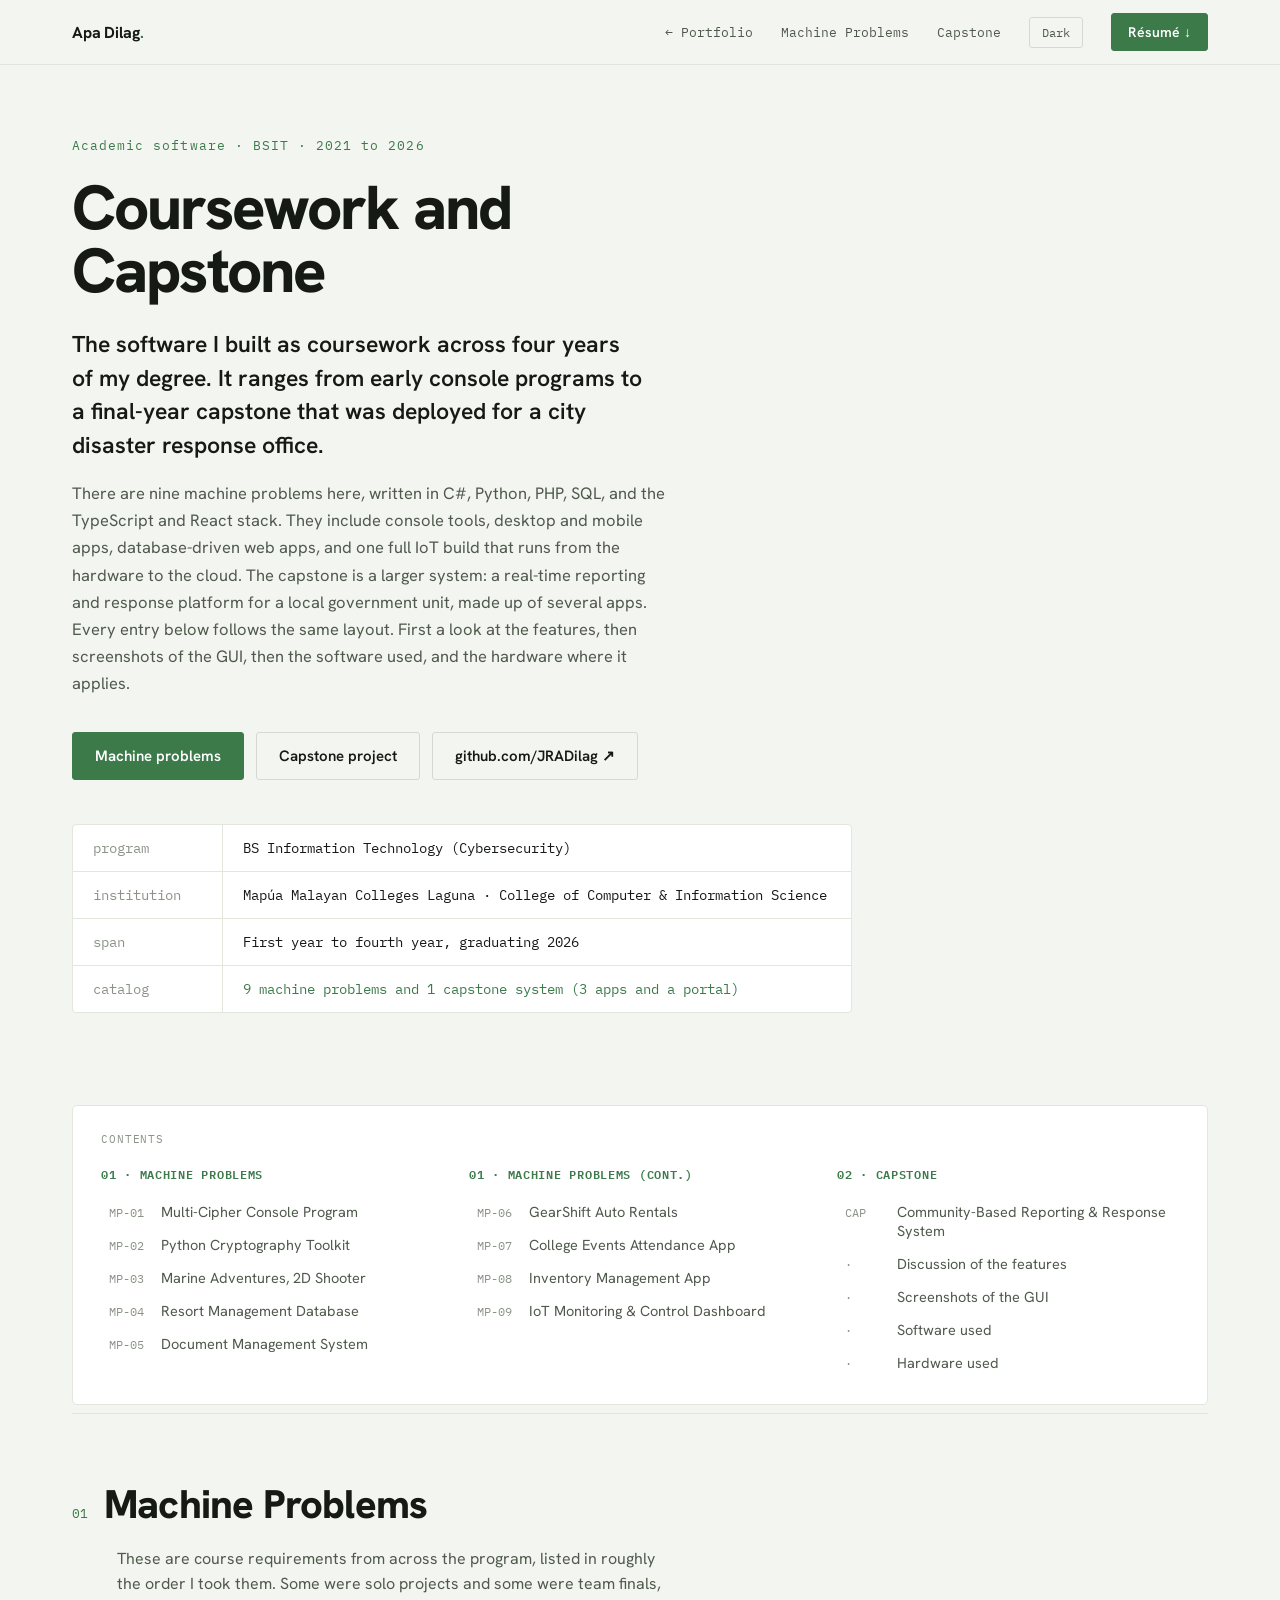
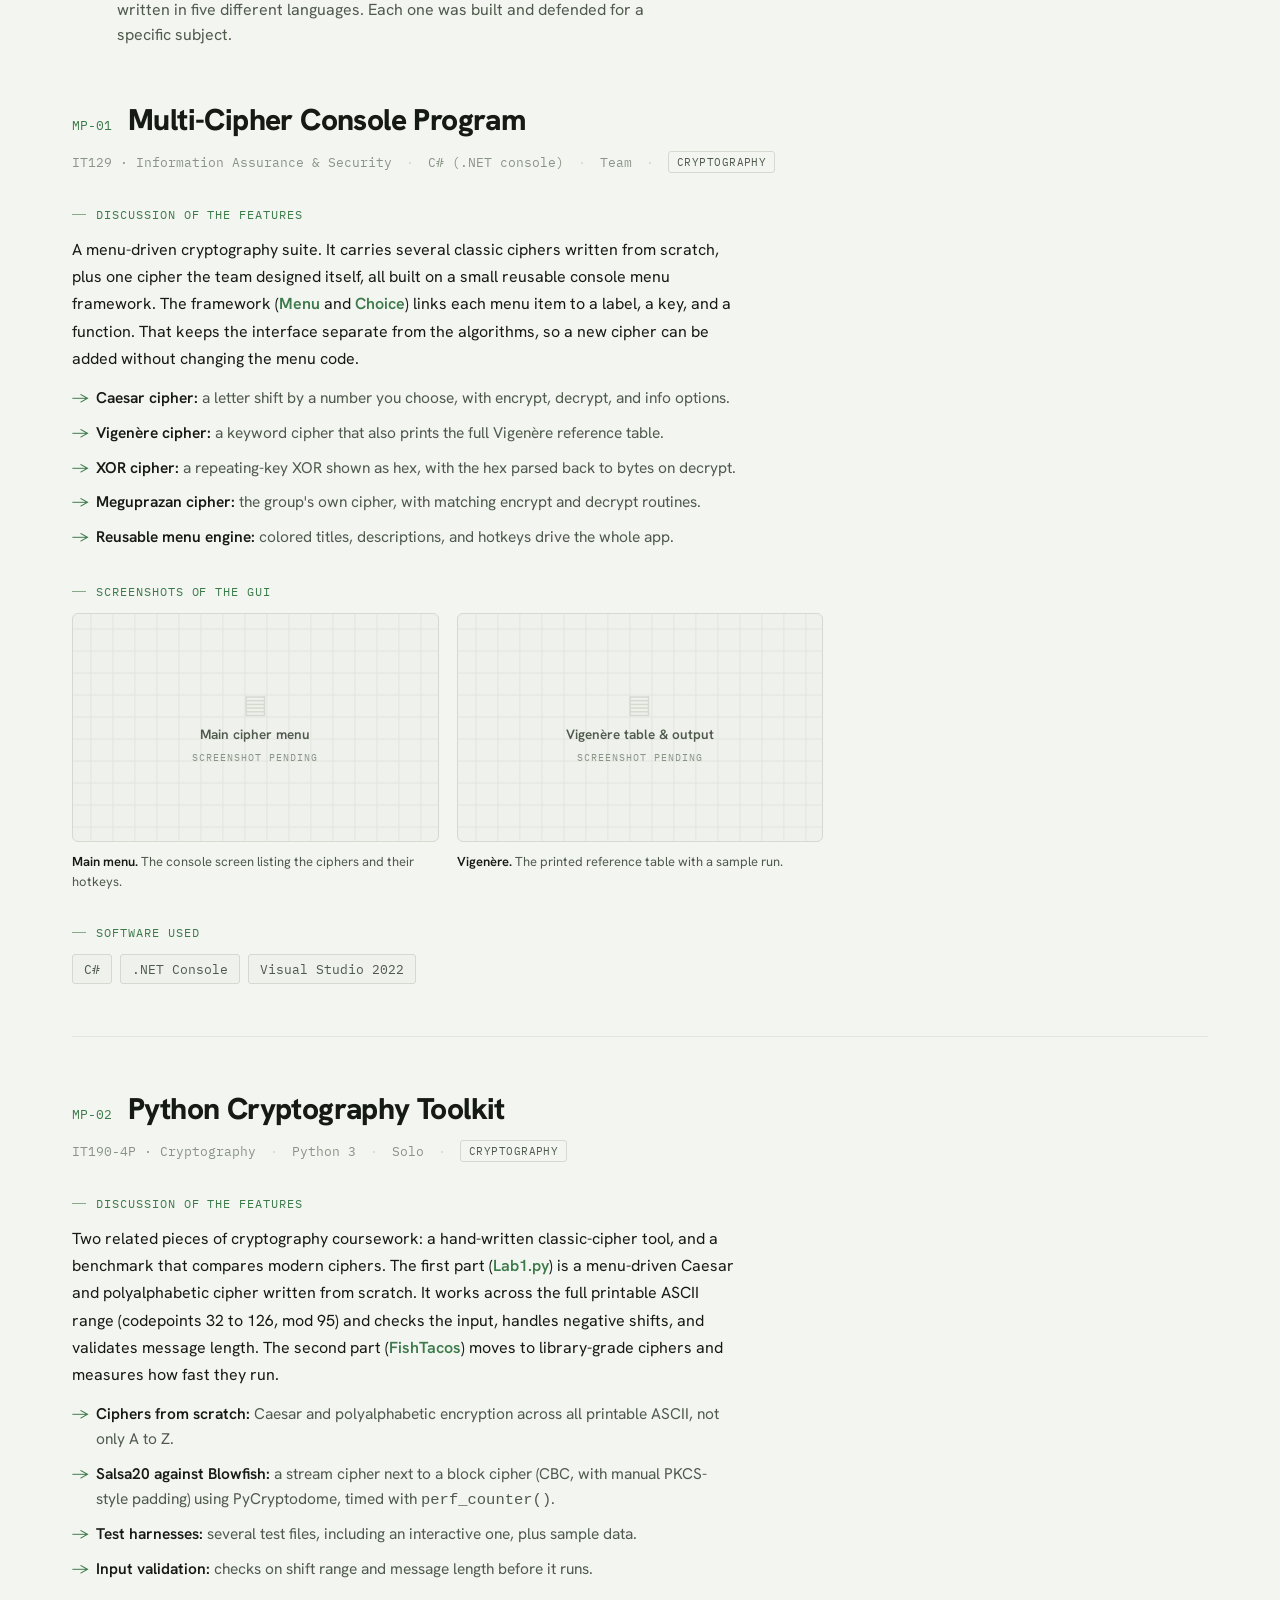
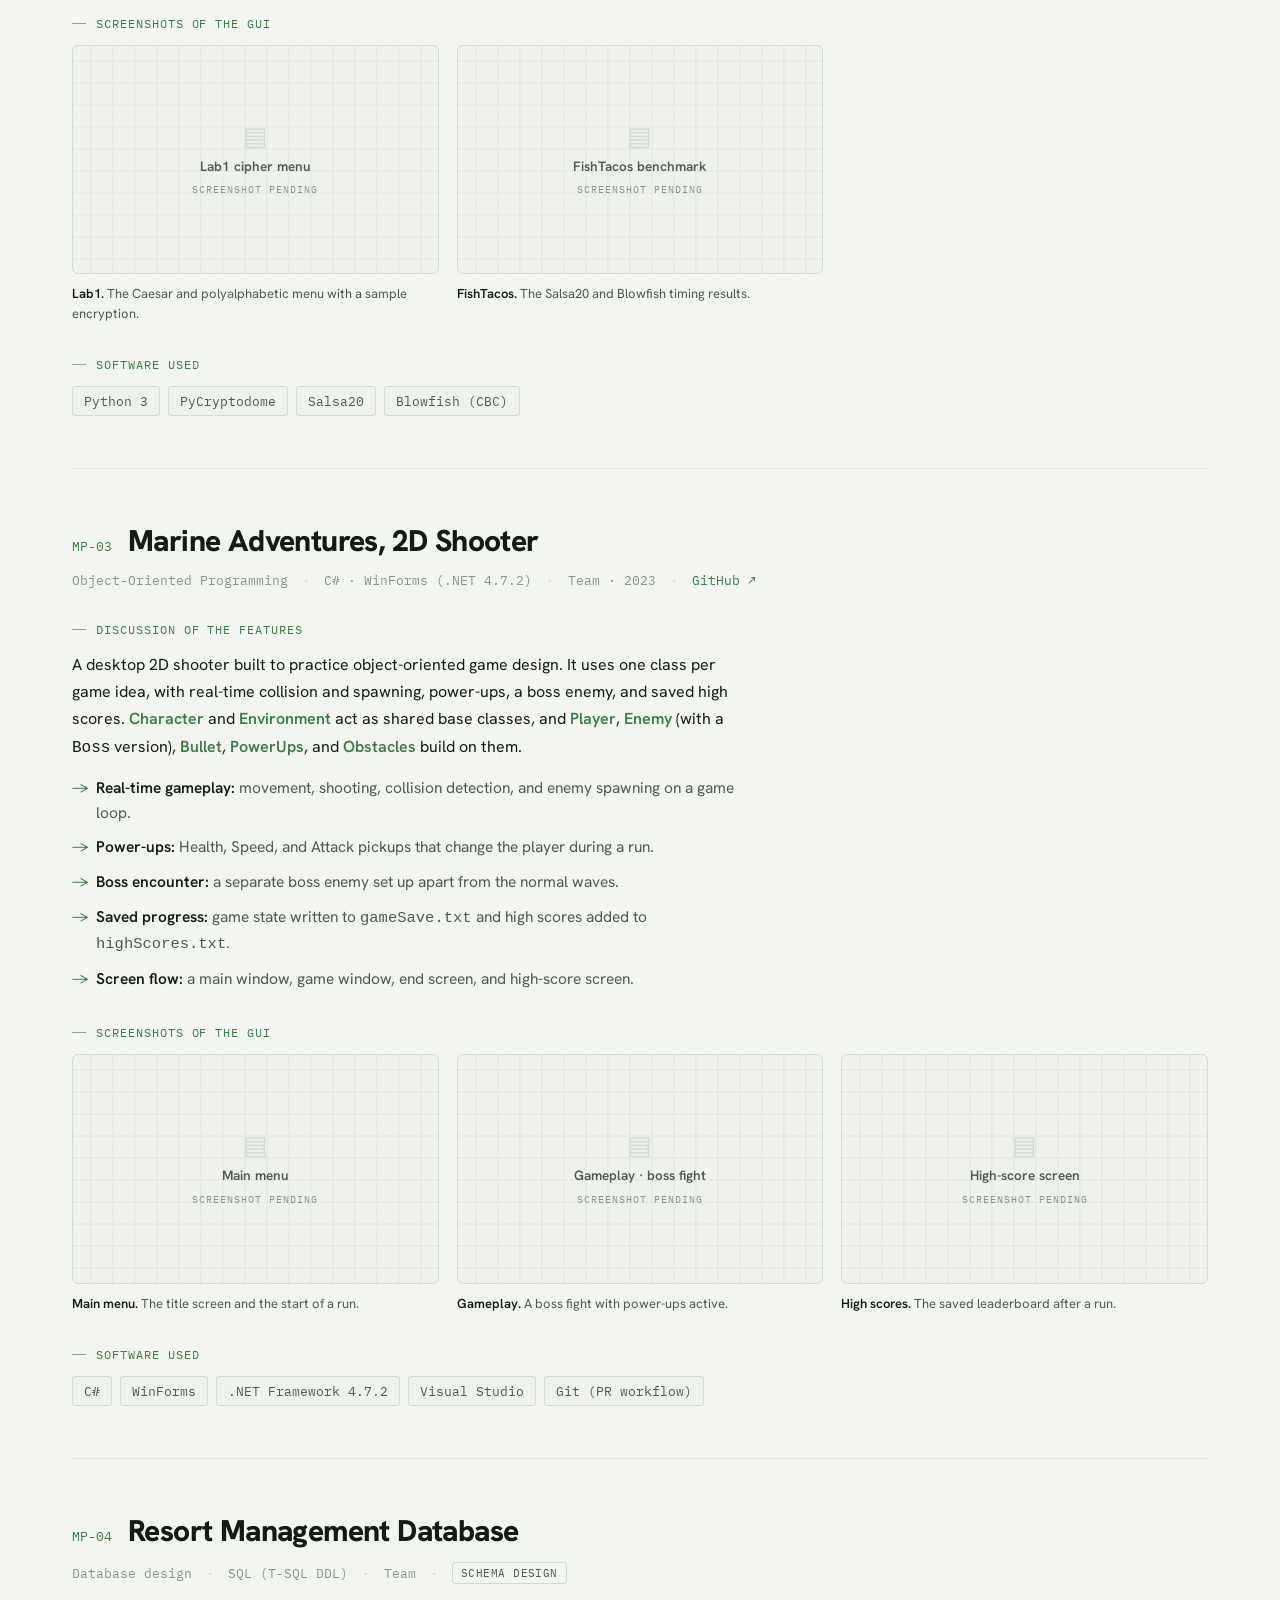
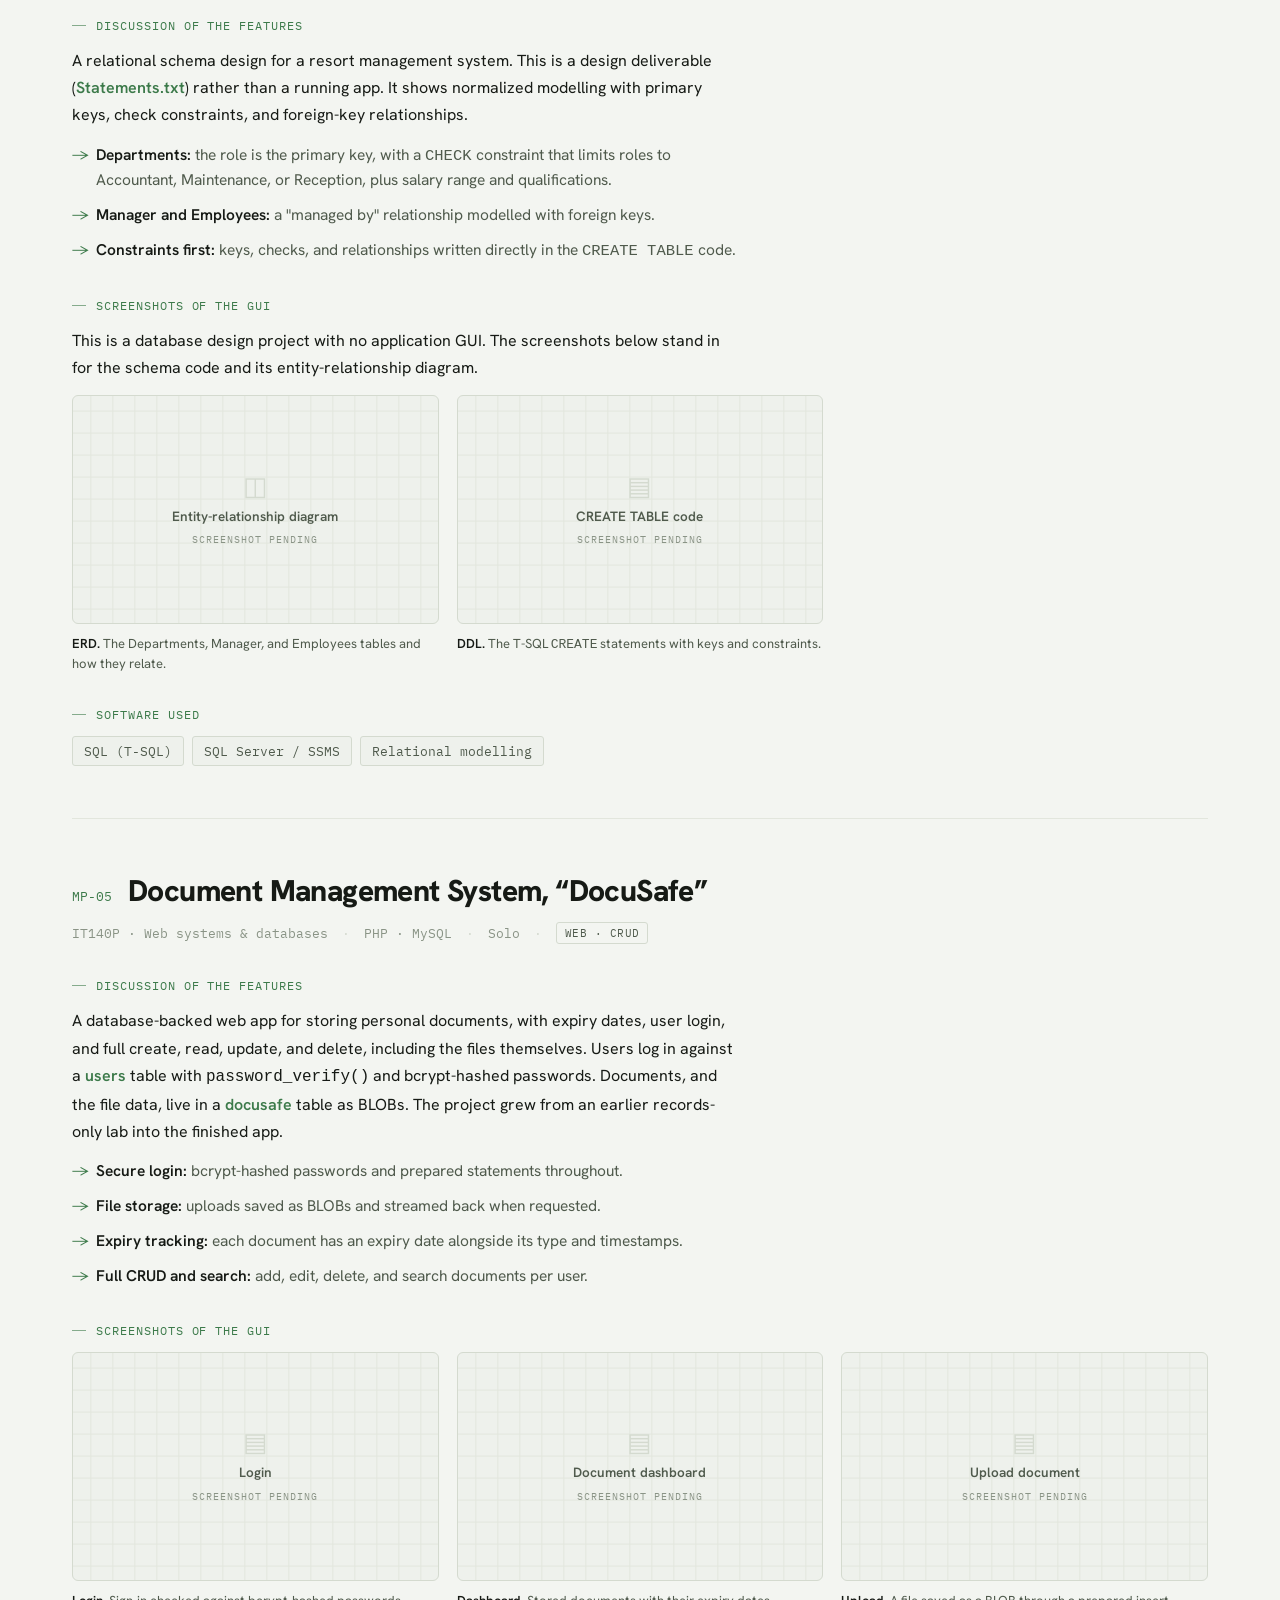
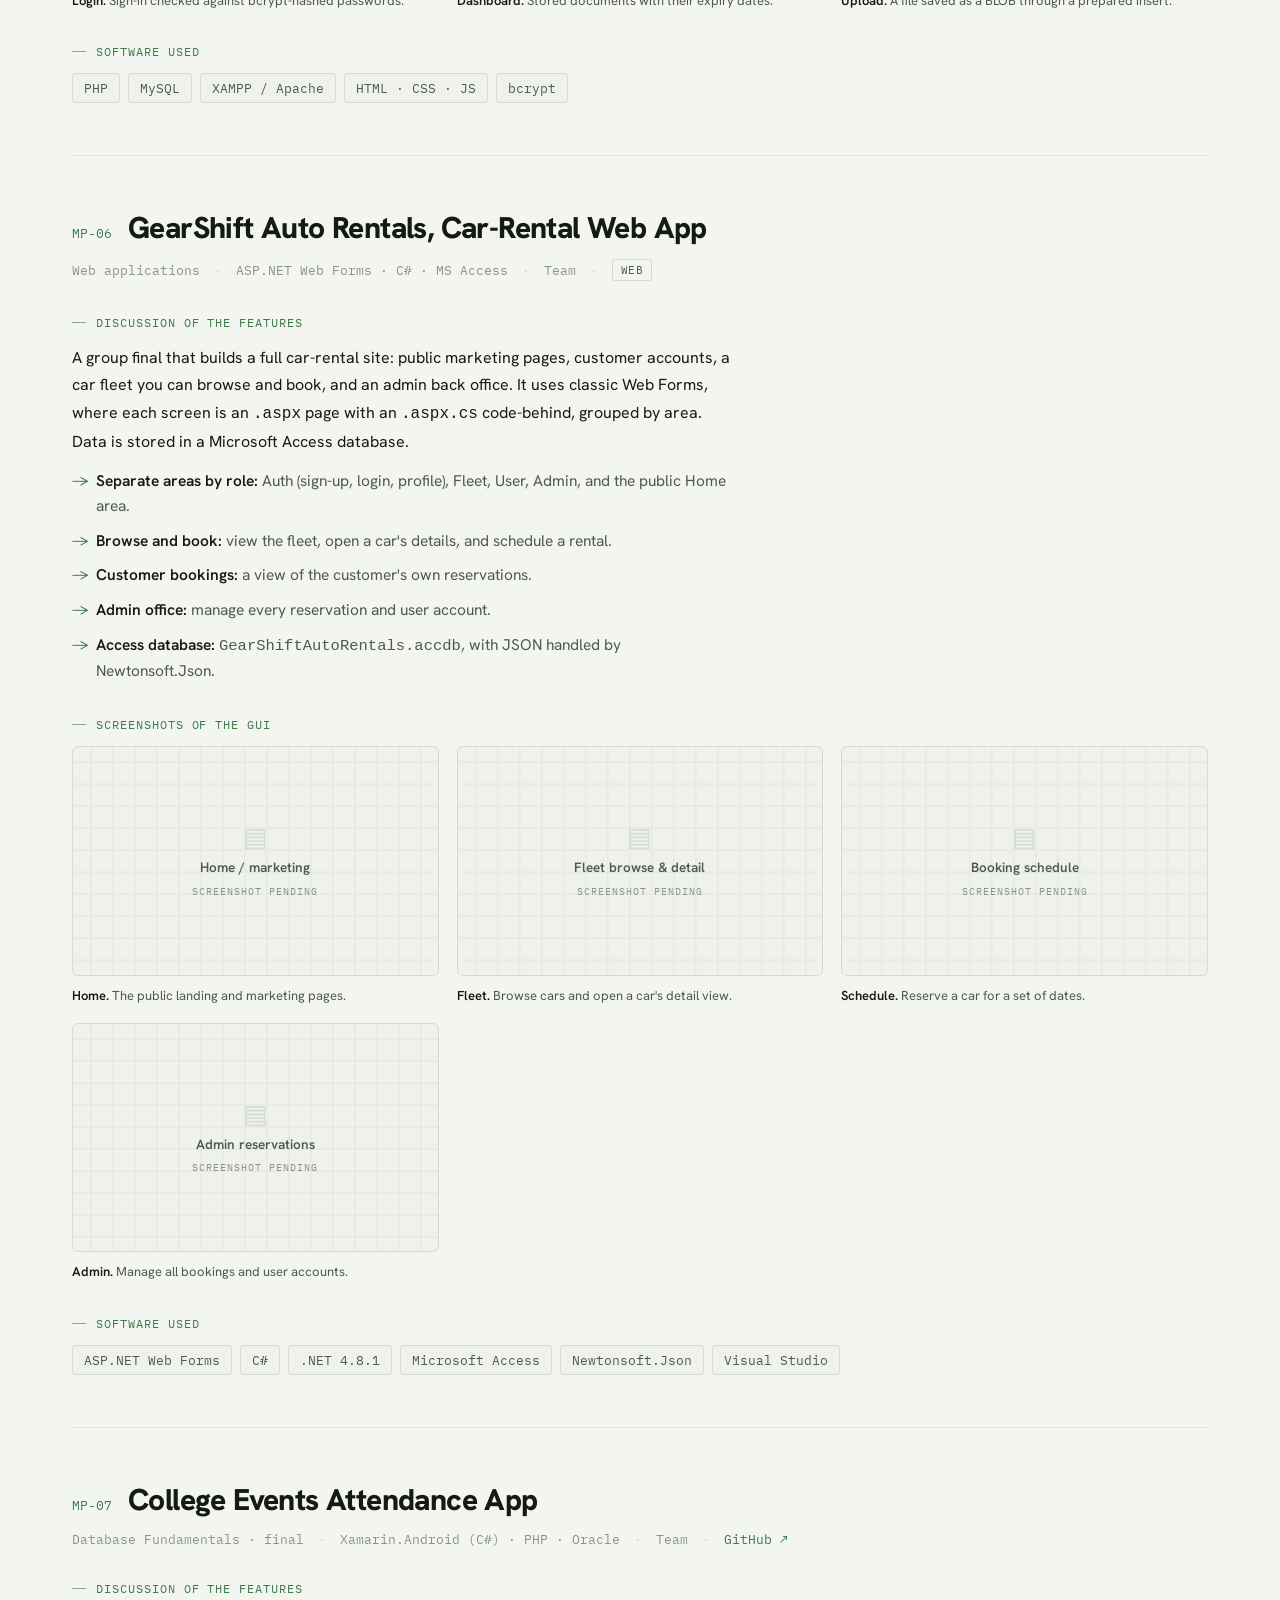
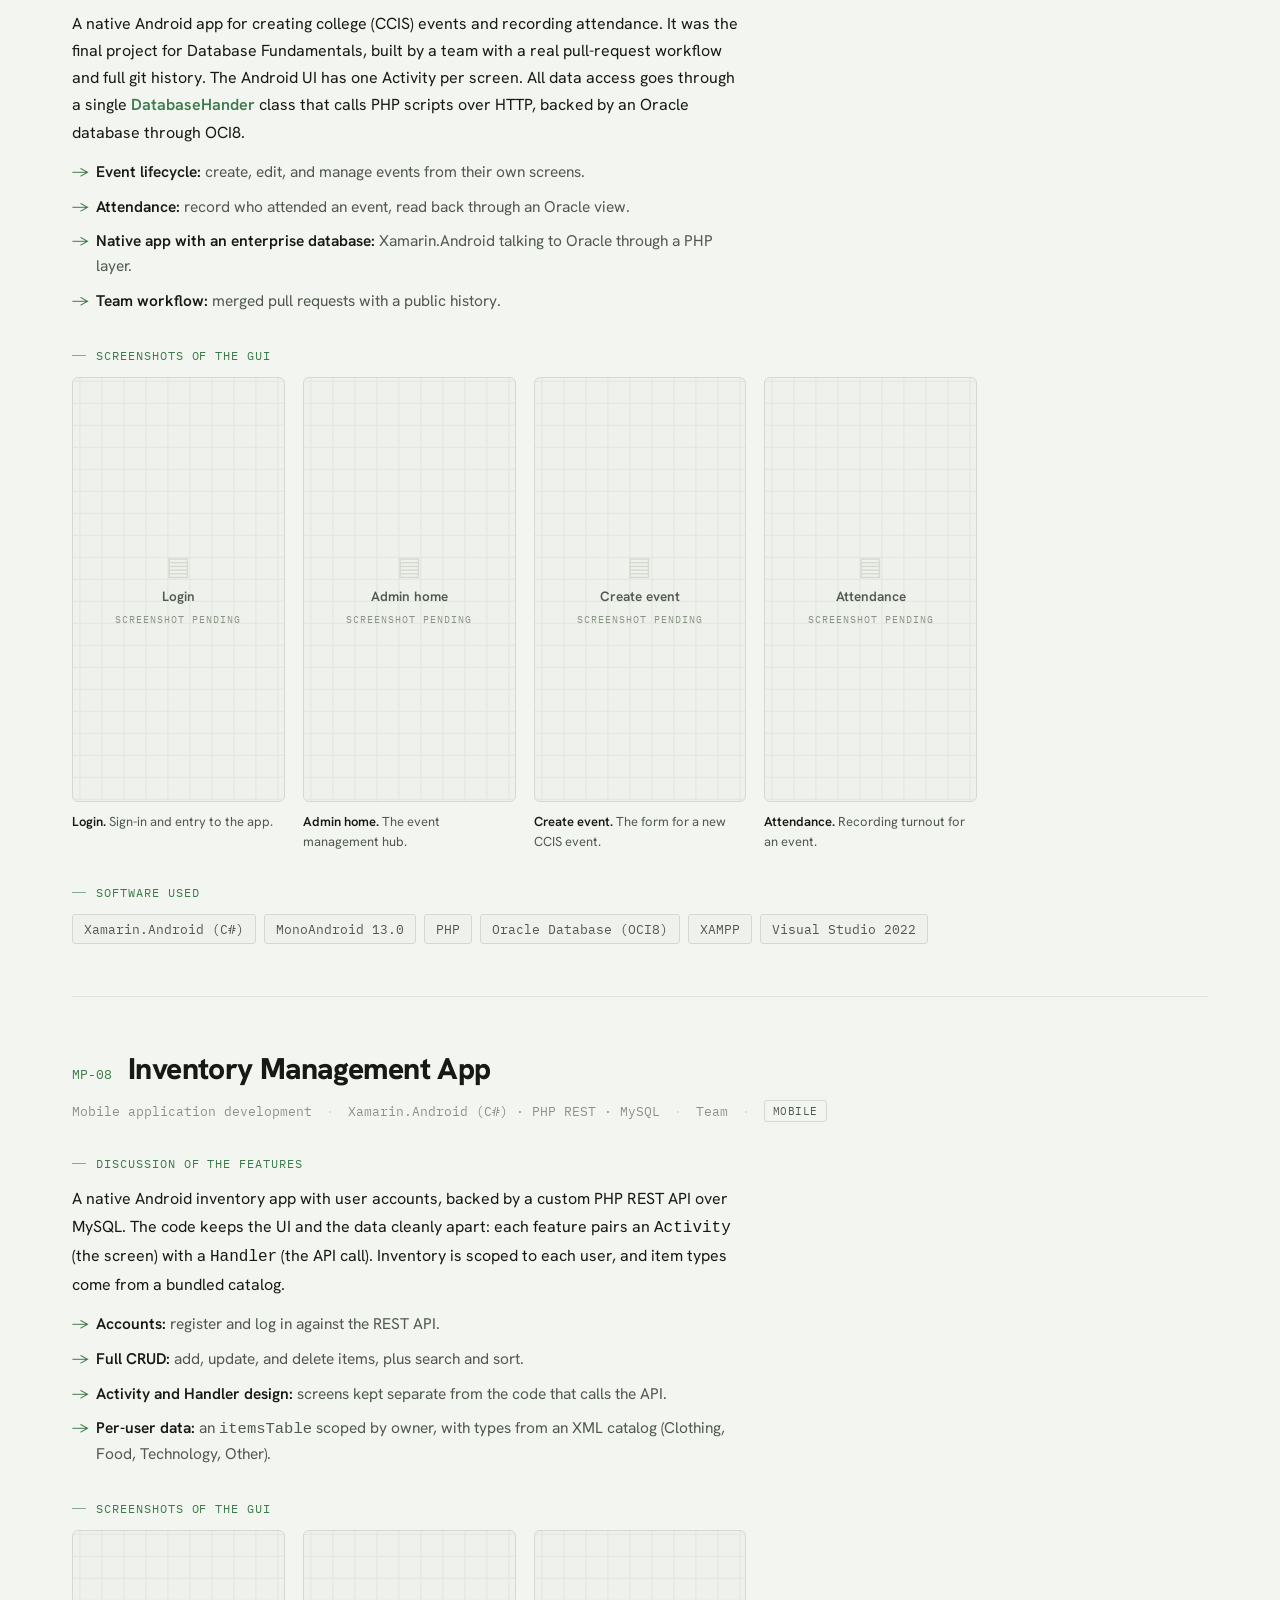
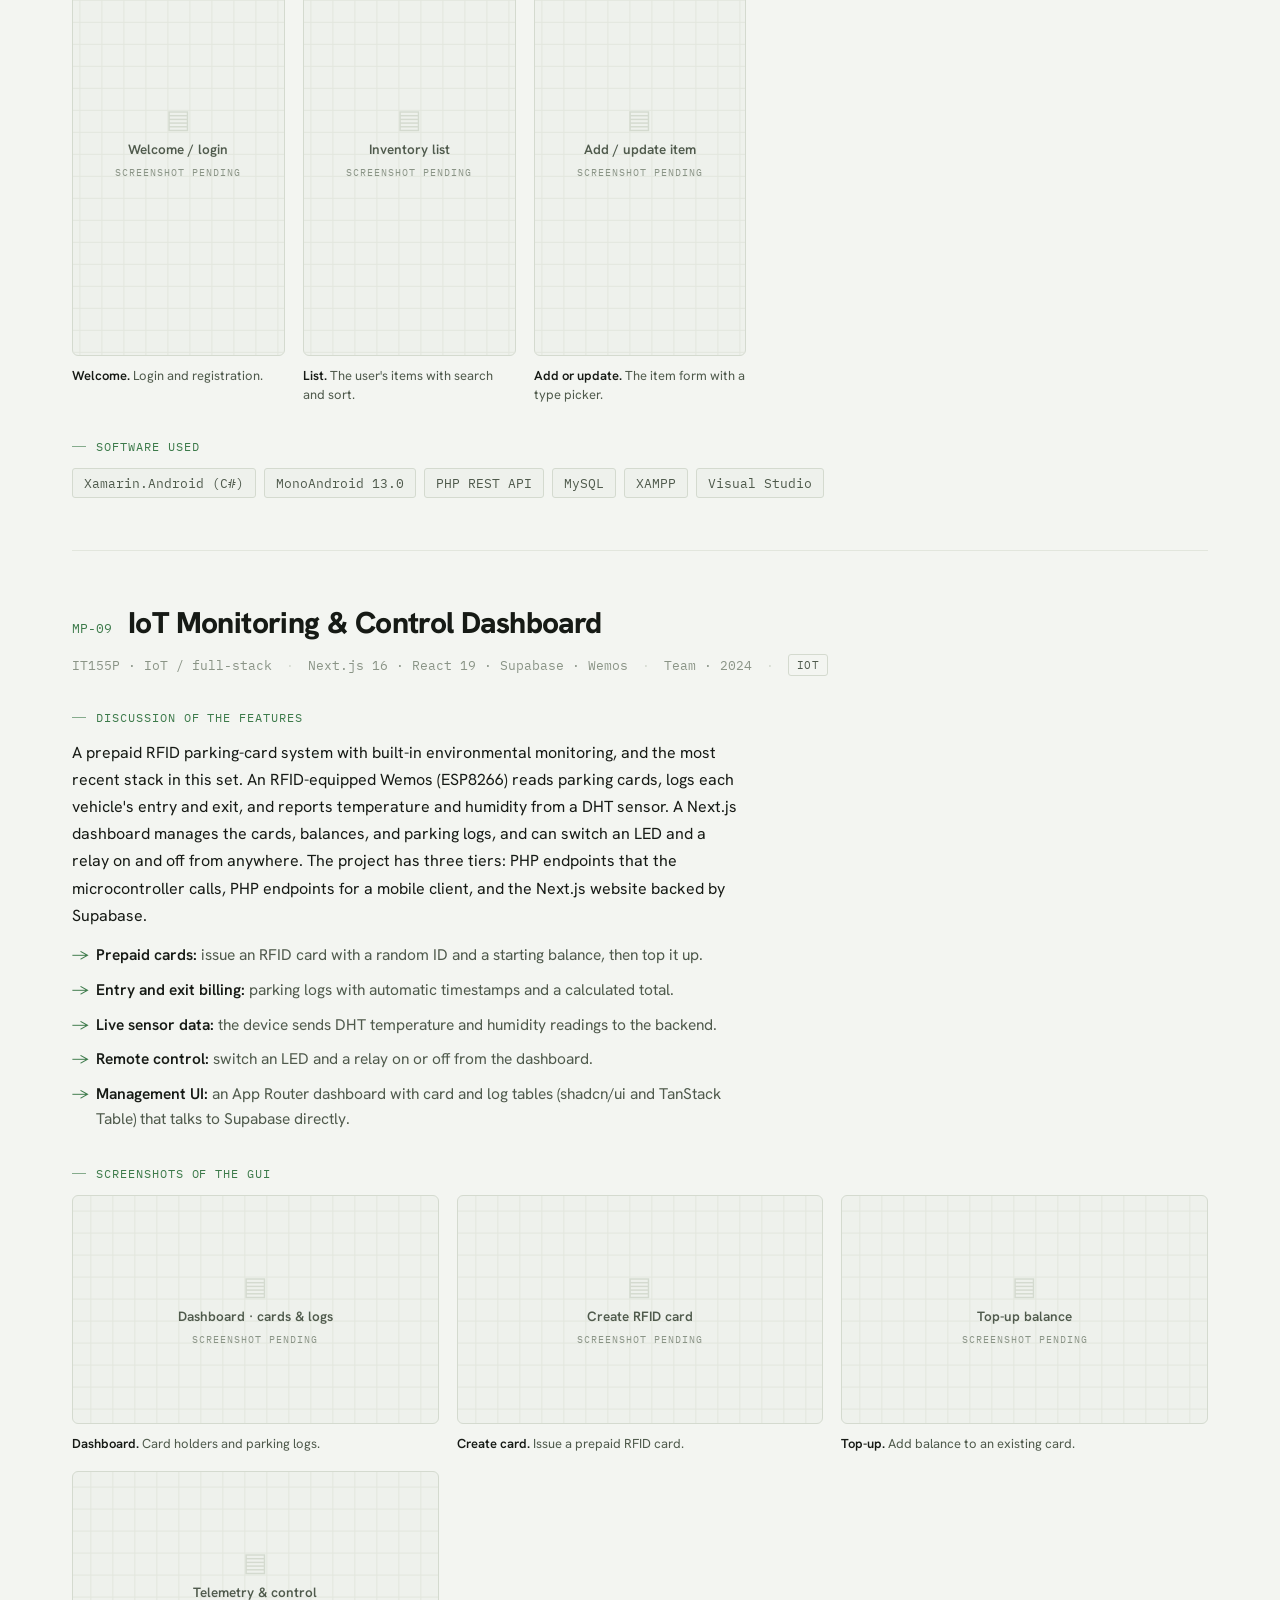
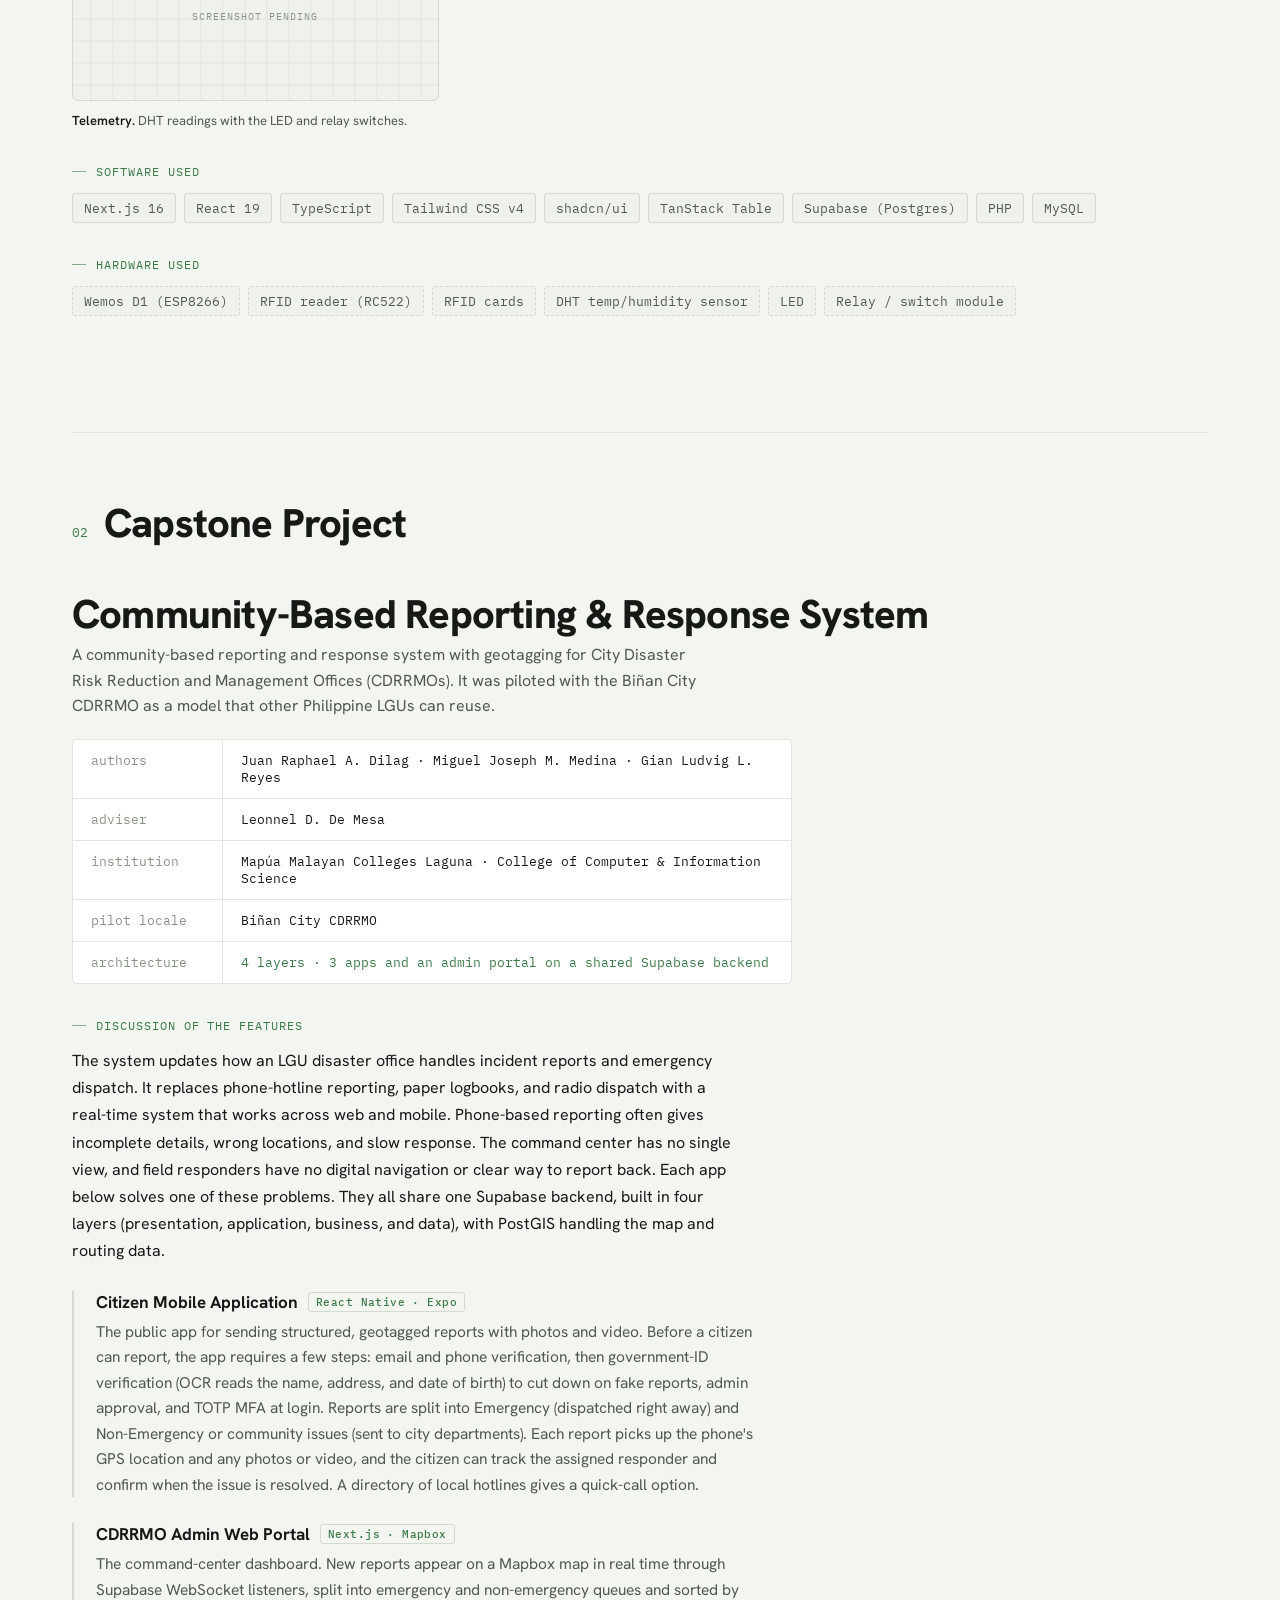
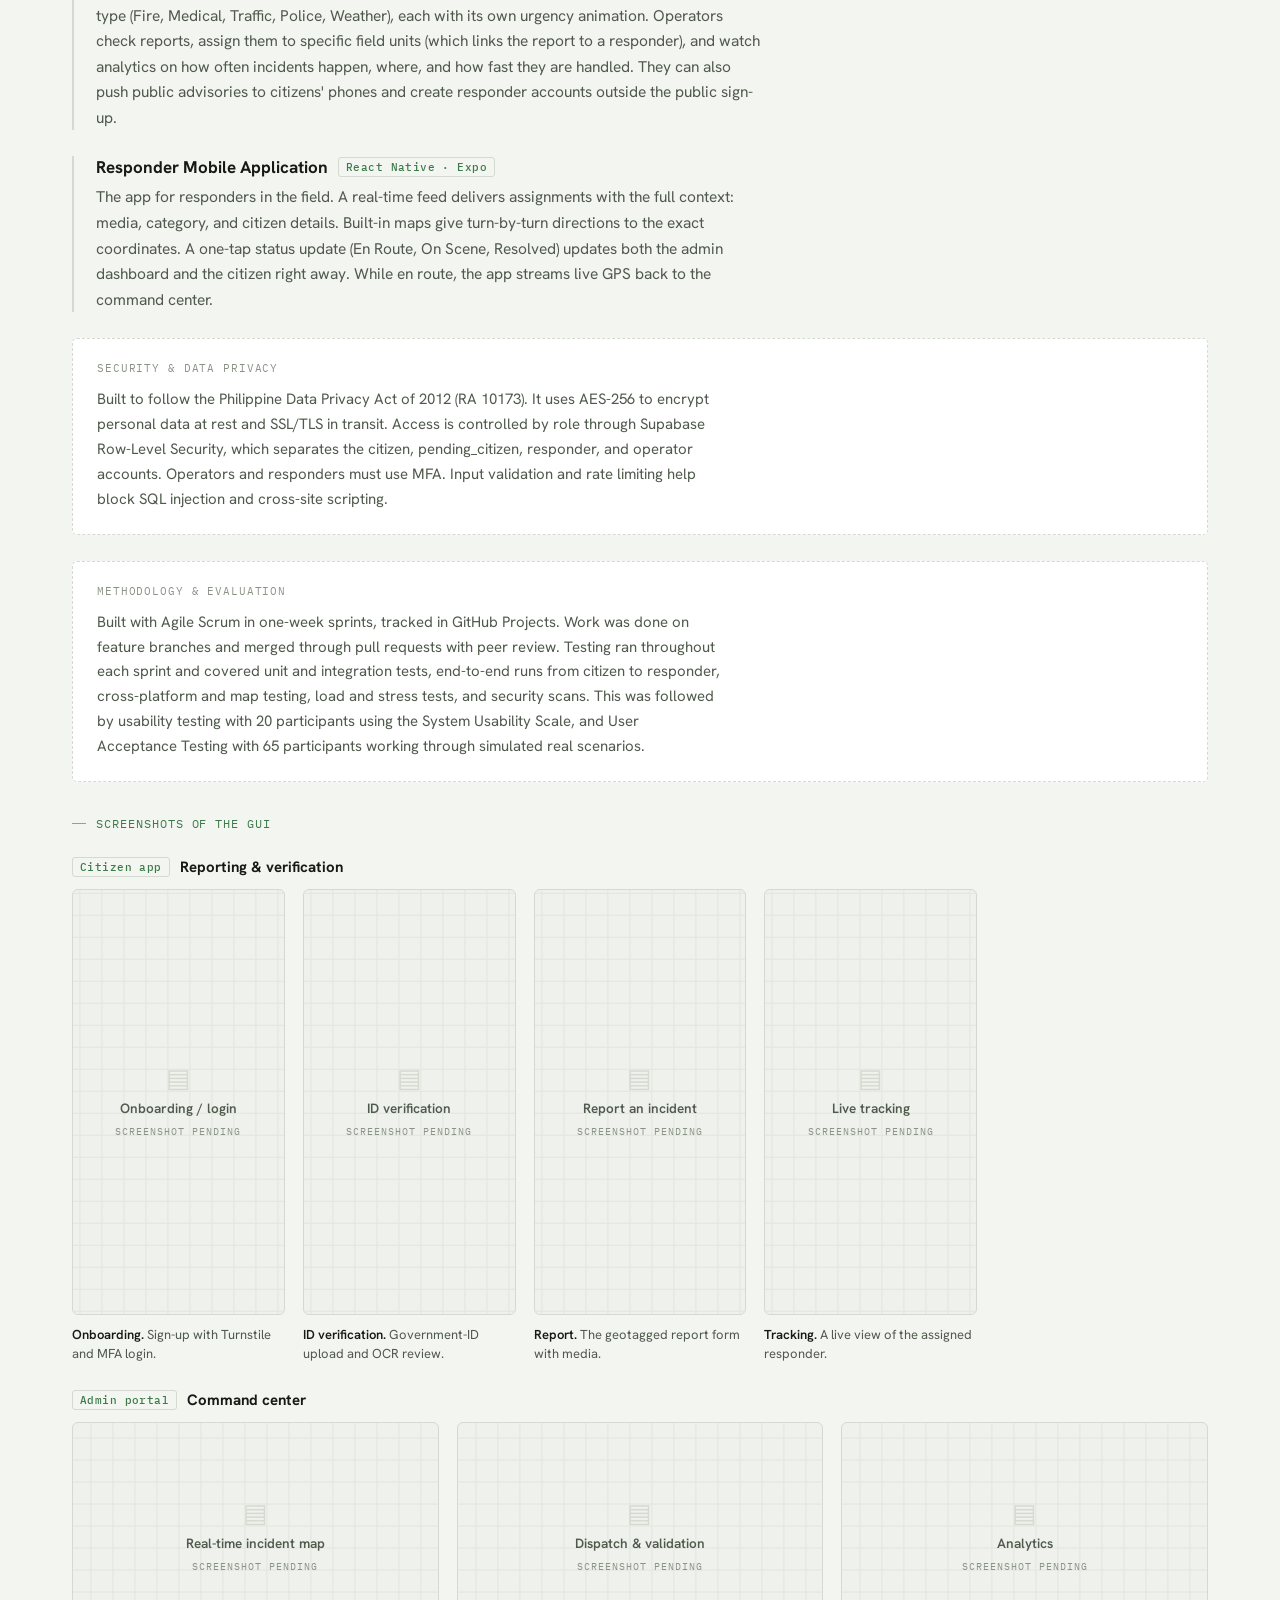
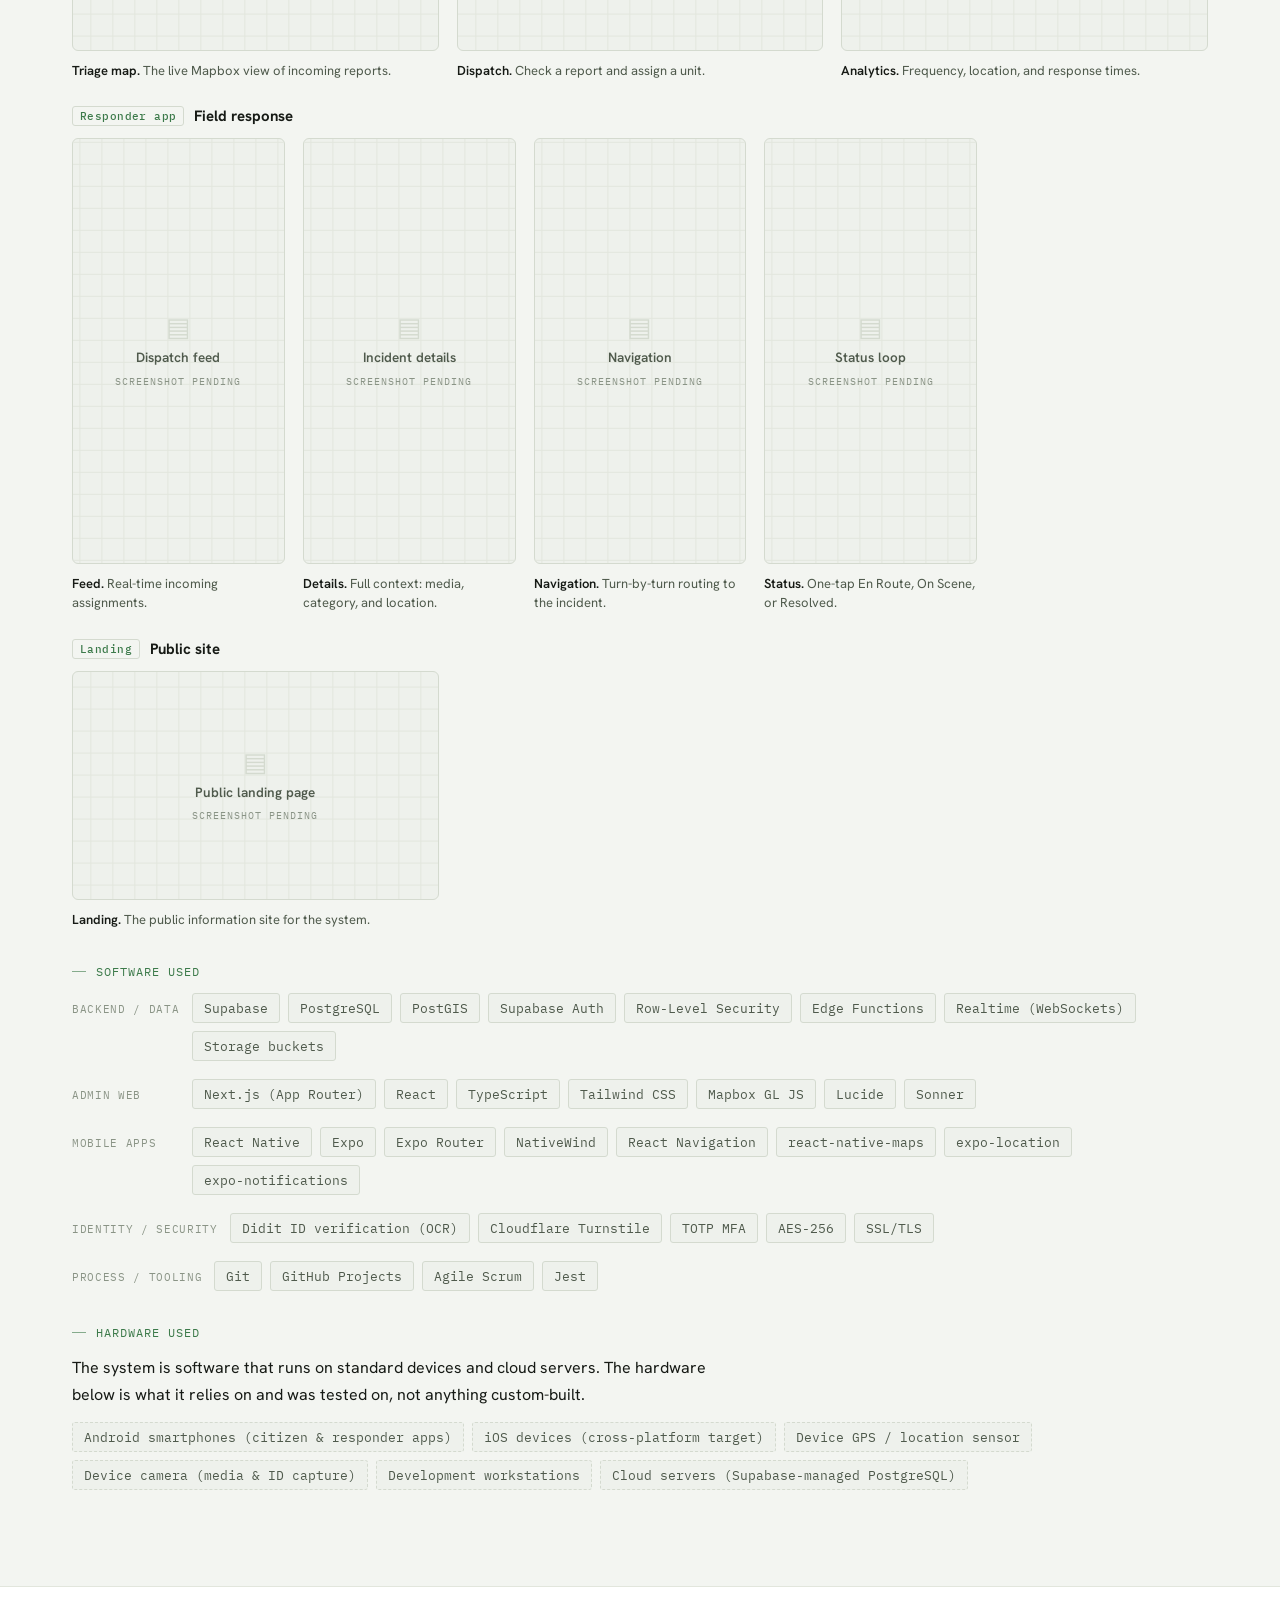
==== commit a0864d86: "edit copy" ====
--- a/coursework.html
+++ b/coursework.html
@@ -1,17 +1,17 @@
 <!DOCTYPE html>
 <!--
   ============================================================
-  coursework.html — Academic software (machine problems + capstone)
+  coursework.html · Academic software (machine problems + capstone)
   built across the BSIT program. Shares styles.css design tokens
   with index.html; page-specific layout lives in coursework.css.
 
-  SCREENSHOTS — how to add your own:
+  SCREENSHOTS · how to add your own:
   Each screenshot is a <figure class="shot ..."> with a placeholder
   <div class="shot-ph"> inside a <div class="shot-frame">. To use a
   real screenshot, just replace that placeholder div with an <img>:
 
       <div class="shot-frame">
-        <img src="screenshots/ccis-login.png" alt="CCIS Events — login">
+        <img src="screenshots/ccis-login.png" alt="CCIS Events · login">
       </div>
 
   Drop the image files in a top-level  screenshots/  folder (create it).
@@ -24,13 +24,13 @@
 <head>
   <meta charset="utf-8">
   <meta name="viewport" content="width=device-width, initial-scale=1">
-  <title>Coursework & Capstone — Juan Raphael Dilag</title>
-  <meta name="description" content="Software Juan Raphael Dilag built as a requirement across four years of the BSIT program — nine machine problems (C#, Python, PHP, Xamarin, ASP.NET, Next.js/IoT) and a fourth-year capstone: a community-based disaster reporting & response system for a city government office.">
+  <title>Coursework and Capstone · Juan Raphael Dilag</title>
+  <meta name="description" content="Software Juan Raphael Dilag built as coursework across four years of the BSIT program: nine machine problems in C#, Python, PHP, SQL and the TypeScript and React stack, plus a final-year capstone, a community-based disaster reporting and response system for a city government office.">
   <meta name="author" content="Juan Raphael A. Dilag">
 
   <meta property="og:type" content="website">
-  <meta property="og:title" content="Coursework & Capstone — Juan Raphael Dilag">
-  <meta property="og:description" content="Nine machine problems across four years of BSIT, plus a fourth-year capstone disaster-response system — features, GUI, and the software & hardware behind each.">
+  <meta property="og:title" content="Coursework and Capstone · Juan Raphael Dilag">
+  <meta property="og:description" content="Nine machine problems across four years of BSIT, plus a final-year capstone disaster response system. Features, GUI, and the software and hardware behind each.">
   <meta property="og:url" content="https://raphaeldilag.xyz/coursework.html">
   <meta property="og:image" content="https://raphaeldilag.xyz/og-image.png">
   <meta name="twitter:card" content="summary_large_image">
@@ -74,10 +74,10 @@
 
     <!-- ============ DOCUMENT HEADER ============ -->
     <section class="doc-hero">
-      <div class="doc-kicker">Academic software · BSIT · 2021–2026</div>
-      <h1>Coursework &amp; Capstone</h1>
-      <p class="doc-lead">The software I built as a requirement across four years of my degree — from first-year console programs to a fourth-year capstone deployed for a city disaster-response office.</p>
-      <p class="doc-sub">Nine machine problems span C#, Python, PHP, SQL and the modern TypeScript/React stack — console utilities, desktop and native-mobile apps, database-backed web apps, and a full hardware-to-cloud IoT build. The capstone ties it together: a real-time, multi-app reporting and response system for a Local Government Unit. Each entry below follows the same shape — a discussion of the features, screenshots of the GUI, and the software (and where relevant, hardware) used.</p>
+      <div class="doc-kicker">Academic software · BSIT · 2021 to 2026</div>
+      <h1>Coursework and Capstone</h1>
+      <p class="doc-lead">The software I built as coursework across four years of my degree. It ranges from early console programs to a final-year capstone that was deployed for a city disaster response office.</p>
+      <p class="doc-sub">There are nine machine problems here, written in C#, Python, PHP, SQL, and the TypeScript and React stack. They include console tools, desktop and mobile apps, database-driven web apps, and one full IoT build that runs from the hardware to the cloud. The capstone is a larger system: a real-time reporting and response platform for a local government unit, made up of several apps. Every entry below follows the same layout. First a look at the features, then screenshots of the GUI, then the software used, and the hardware where it applies.</p>
 
       <div class="doc-cta">
         <a href="#machine-problems" class="btn btn-primary btn-md">Machine problems</a>
@@ -88,8 +88,8 @@
       <div class="profile" style="margin-top:44px;">
         <div class="row"><div class="k">program</div><div class="v">BS Information Technology (Cybersecurity)</div></div>
         <div class="row"><div class="k">institution</div><div class="v">Mapúa Malayan Colleges Laguna · College of Computer &amp; Information Science</div></div>
-        <div class="row"><div class="k">span</div><div class="v">First year → fourth year · graduating 2026</div></div>
-        <div class="row"><div class="k">catalog</div><div class="v accent">9 machine problems · 1 capstone system (3 apps + portal)</div></div>
+        <div class="row"><div class="k">span</div><div class="v">First year to fourth year, graduating 2026</div></div>
+        <div class="row"><div class="k">catalog</div><div class="v accent">9 machine problems and 1 capstone system (3 apps and a portal)</div></div>
       </div>
     </section>
 
@@ -102,7 +102,7 @@
           <ol>
             <li><a href="#mp-cipher"><span class="n">MP-01</span> Multi-Cipher Console Program</a></li>
             <li><a href="#mp-pycrypto"><span class="n">MP-02</span> Python Cryptography Toolkit</a></li>
-            <li><a href="#mp-marine"><span class="n">MP-03</span> Marine Adventures — 2D Shooter</a></li>
+            <li><a href="#mp-marine"><span class="n">MP-03</span> Marine Adventures, 2D Shooter</a></li>
             <li><a href="#mp-resort"><span class="n">MP-04</span> Resort Management Database</a></li>
             <li><a href="#mp-docusafe"><span class="n">MP-05</span> Document Management System</a></li>
           </ol>
@@ -129,13 +129,13 @@
       </div>
     </nav>
 
-    <!-- ============ SECTION 01 — MACHINE PROBLEMS ============ -->
+    <!-- ============ SECTION 01 · MACHINE PROBLEMS ============ -->
     <section id="machine-problems" class="section">
       <div class="section-head">
         <span class="section-num">01</span>
         <h2>Machine Problems</h2>
       </div>
-      <p class="section-lead">Course requirements built across the program, in rough order of when they were taken — solo builds and team finals, in five language ecosystems. Each was scoped, built, and defended for a specific subject.</p>
+      <p class="section-lead">These are course requirements from across the program, listed in roughly the order I took them. Some were solo projects and some were team finals, written in five different languages. Each one was built and defended for a specific subject.</p>
 
       <!-- ---------- MP-01 : Multi-Cipher Console Program ---------- -->
       <article class="mp" id="mp-cipher">
@@ -152,13 +152,13 @@
 
         <div class="subblock">
           <div class="subblock-label">Discussion of the features</div>
-          <p>A menu-driven cryptography suite that implements several classic ciphers from scratch plus one cipher of the team's own design, all sitting on a small reusable console-UI framework. The framework (<span class="em">Menu</span> / <span class="em">Choice</span>) binds each menu item to a label, a key, and a delegate, which cleanly decouples the interface from the algorithms — new ciphers can be registered without touching the menu code.</p>
+          <p>A menu-driven cryptography suite. It carries several classic ciphers written from scratch, plus one cipher the team designed itself, all built on a small reusable console menu framework. The framework (<span class="em">Menu</span> and <span class="em">Choice</span>) links each menu item to a label, a key, and a function. That keeps the interface separate from the algorithms, so a new cipher can be added without changing the menu code.</p>
           <ul class="feat-list">
-            <li><b>Caesar cipher</b> — alphabetic shift by a user-supplied integer, with encrypt/decrypt/info.</li>
-            <li><b>Vigenère cipher</b> — keyword cipher that also prints the full Vigenère reference table.</li>
-            <li><b>XOR cipher</b> — repeating-key bitwise XOR; ciphertext shown as hex, with hex-to-bytes parsing on decrypt.</li>
-            <li><b>Meguprazan cipher</b> — the group's original cipher, with matching encrypt and decrypt routines.</li>
-            <li><b>Reusable menu engine</b> — colored titles, descriptions, and per-item hotkeys drive the whole app.</li>
+            <li><b>Caesar cipher:</b> a letter shift by a number you choose, with encrypt, decrypt, and info options.</li>
+            <li><b>Vigenère cipher:</b> a keyword cipher that also prints the full Vigenère reference table.</li>
+            <li><b>XOR cipher:</b> a repeating-key XOR shown as hex, with the hex parsed back to bytes on decrypt.</li>
+            <li><b>Meguprazan cipher:</b> the group's own cipher, with matching encrypt and decrypt routines.</li>
+            <li><b>Reusable menu engine:</b> colored titles, descriptions, and hotkeys drive the whole app.</li>
           </ul>
         </div>
 
@@ -170,14 +170,14 @@
                 <!-- replace with: <img src="screenshots/cipher-menu.png" alt="Multi-cipher main menu"> -->
                 <div class="shot-ph"><span class="shot-ph-ico" aria-hidden="true">▤</span><span class="shot-ph-cap">Main cipher menu</span><span class="shot-ph-note">screenshot pending</span></div>
               </div>
-              <figcaption><b>Main menu</b> — colored console UI listing the available ciphers and hotkeys.</figcaption>
+              <figcaption><b>Main menu.</b> The console screen listing the ciphers and their hotkeys.</figcaption>
             </figure>
             <figure class="shot shot--web">
               <div class="shot-frame">
                 <!-- replace with: <img src="screenshots/cipher-vigenere.png" alt="Vigenère table and output"> -->
                 <div class="shot-ph"><span class="shot-ph-ico" aria-hidden="true">▤</span><span class="shot-ph-cap">Vigenère table &amp; output</span><span class="shot-ph-note">screenshot pending</span></div>
               </div>
-              <figcaption><b>Vigenère</b> — printed reference table with an encrypt/decrypt run.</figcaption>
+              <figcaption><b>Vigenère.</b> The printed reference table with a sample run.</figcaption>
             </figure>
           </div>
         </div>
@@ -205,12 +205,12 @@
 
         <div class="subblock">
           <div class="subblock-label">Discussion of the features</div>
-          <p>Two-part cryptography coursework: a hand-written classic-cipher CLI, and a benchmark comparing modern production ciphers. The first part (<span class="em">Lab1.py</span>) is a menu-driven Caesar + polyalphabetic cipher implemented from scratch over the full printable-ASCII range (codepoints 32–126, mod 95) — with input validation, negative-shift handling, and length checks. The second (<span class="em">FishTacos</span>) moves to library-grade ciphers and measures them.</p>
+          <p>Two related pieces of cryptography coursework: a hand-written classic-cipher tool, and a benchmark that compares modern ciphers. The first part (<span class="em">Lab1.py</span>) is a menu-driven Caesar and polyalphabetic cipher written from scratch. It works across the full printable ASCII range (codepoints 32 to 126, mod 95) and checks the input, handles negative shifts, and validates message length. The second part (<span class="em">FishTacos</span>) moves to library-grade ciphers and measures how fast they run.</p>
           <ul class="feat-list">
-            <li><b>From-scratch ciphers</b> — Caesar and polyalphabetic encryption across all printable ASCII, not just A–Z.</li>
-            <li><b>Salsa20 vs Blowfish benchmark</b> — stream vs block (CBC, manual PKCS-style padding) via PyCryptodome, timed with <code>perf_counter()</code>.</li>
-            <li><b>Test harnesses</b> — several <code>*Tests*.py</code> suites, including an interactable one, plus sample data files.</li>
-            <li><b>Input validation</b> — guards on shift range and message length before running.</li>
+            <li><b>Ciphers from scratch:</b> Caesar and polyalphabetic encryption across all printable ASCII, not only A to Z.</li>
+            <li><b>Salsa20 against Blowfish:</b> a stream cipher next to a block cipher (CBC, with manual PKCS-style padding) using PyCryptodome, timed with <code>perf_counter()</code>.</li>
+            <li><b>Test harnesses:</b> several test files, including an interactive one, plus sample data.</li>
+            <li><b>Input validation:</b> checks on shift range and message length before it runs.</li>
           </ul>
         </div>
 
@@ -222,14 +222,14 @@
                 <!-- replace with: <img src="screenshots/pycrypto-lab1.png" alt="Lab1 Caesar/polyalphabetic menu"> -->
                 <div class="shot-ph"><span class="shot-ph-ico" aria-hidden="true">▤</span><span class="shot-ph-cap">Lab1 cipher menu</span><span class="shot-ph-note">screenshot pending</span></div>
               </div>
-              <figcaption><b>Lab1</b> — Caesar / polyalphabetic menu with a sample encryption.</figcaption>
+              <figcaption><b>Lab1.</b> The Caesar and polyalphabetic menu with a sample encryption.</figcaption>
             </figure>
             <figure class="shot shot--web">
               <div class="shot-frame">
                 <!-- replace with: <img src="screenshots/pycrypto-benchmark.png" alt="Salsa20 vs Blowfish benchmark output"> -->
                 <div class="shot-ph"><span class="shot-ph-ico" aria-hidden="true">▤</span><span class="shot-ph-cap">FishTacos benchmark</span><span class="shot-ph-note">screenshot pending</span></div>
               </div>
-              <figcaption><b>FishTacos</b> — Salsa20 vs Blowfish timing output.</figcaption>
+              <figcaption><b>FishTacos.</b> The Salsa20 and Blowfish timing results.</figcaption>
             </figure>
           </div>
         </div>
@@ -246,7 +246,7 @@
       <article class="mp" id="mp-marine">
         <div class="mp-head">
           <span class="mp-num">MP-03</span>
-          <h3>Marine Adventures — 2D Shooter</h3>
+          <h3>Marine Adventures, 2D Shooter</h3>
         </div>
         <div class="mp-meta">
           <span>Object-Oriented Programming</span><span class="dot">·</span>
@@ -257,13 +257,13 @@
 
         <div class="subblock">
           <div class="subblock-label">Discussion of the features</div>
-          <p>A desktop 2D shooter built to exercise object-oriented game design: one class per game concept, real-time collision and spawning, power-ups, a boss enemy, and persistent high scores. <span class="em">Character</span> and <span class="em">Environment</span> act as shared base classes; <span class="em">Player</span>, <span class="em">Enemy</span> (with a <code>Boss</code> variant), <span class="em">Bullet</span>, <span class="em">PowerUps</span> and <span class="em">Obstacles</span> extend the model.</p>
+          <p>A desktop 2D shooter built to practice object-oriented game design. It uses one class per game idea, with real-time collision and spawning, power-ups, a boss enemy, and saved high scores. <span class="em">Character</span> and <span class="em">Environment</span> act as shared base classes, and <span class="em">Player</span>, <span class="em">Enemy</span> (with a <code>Boss</code> version), <span class="em">Bullet</span>, <span class="em">PowerUps</span>, and <span class="em">Obstacles</span> build on them.</p>
           <ul class="feat-list">
-            <li><b>Real-time gameplay</b> — movement, shooting, collision detection and enemy spawning on a game loop.</li>
-            <li><b>Power-ups</b> — Health, Speed and Attack pickups that modify the player mid-run.</li>
-            <li><b>Boss encounter</b> — a distinct boss enemy initialized separately from regular waves.</li>
-            <li><b>Persistence</b> — game state saved to <code>gameSave.txt</code> and high scores appended to <code>highScores.txt</code>.</li>
-            <li><b>Screen flow</b> — main window, game window, end screen and high-score screen.</li>
+            <li><b>Real-time gameplay:</b> movement, shooting, collision detection, and enemy spawning on a game loop.</li>
+            <li><b>Power-ups:</b> Health, Speed, and Attack pickups that change the player during a run.</li>
+            <li><b>Boss encounter:</b> a separate boss enemy set up apart from the normal waves.</li>
+            <li><b>Saved progress:</b> game state written to <code>gameSave.txt</code> and high scores added to <code>highScores.txt</code>.</li>
+            <li><b>Screen flow:</b> a main window, game window, end screen, and high-score screen.</li>
           </ul>
         </div>
 
@@ -275,21 +275,21 @@
                 <!-- replace with: <img src="screenshots/marine-menu.png" alt="Marine Adventures main menu"> -->
                 <div class="shot-ph"><span class="shot-ph-ico" aria-hidden="true">▤</span><span class="shot-ph-cap">Main menu</span><span class="shot-ph-note">screenshot pending</span></div>
               </div>
-              <figcaption><b>Main menu</b> — title screen and entry into a run.</figcaption>
+              <figcaption><b>Main menu.</b> The title screen and the start of a run.</figcaption>
             </figure>
             <figure class="shot shot--web">
               <div class="shot-frame">
                 <!-- replace with: <img src="screenshots/marine-gameplay.png" alt="Marine Adventures boss fight"> -->
                 <div class="shot-ph"><span class="shot-ph-ico" aria-hidden="true">▤</span><span class="shot-ph-cap">Gameplay · boss fight</span><span class="shot-ph-note">screenshot pending</span></div>
               </div>
-              <figcaption><b>Gameplay</b> — boss encounter with power-ups active.</figcaption>
+              <figcaption><b>Gameplay.</b> A boss fight with power-ups active.</figcaption>
             </figure>
             <figure class="shot shot--web">
               <div class="shot-frame">
                 <!-- replace with: <img src="screenshots/marine-highscore.png" alt="Marine Adventures high score screen"> -->
                 <div class="shot-ph"><span class="shot-ph-ico" aria-hidden="true">▤</span><span class="shot-ph-cap">High-score screen</span><span class="shot-ph-note">screenshot pending</span></div>
               </div>
-              <figcaption><b>High scores</b> — persisted leaderboard after a run.</figcaption>
+              <figcaption><b>High scores.</b> The saved leaderboard after a run.</figcaption>
             </figure>
           </div>
         </div>
@@ -317,31 +317,31 @@
 
         <div class="subblock">
           <div class="subblock-label">Discussion of the features</div>
-          <p>A relational schema-design artifact for a resort-management system — a design-only deliverable (<span class="em">Statements.txt</span>) rather than a runnable app. It demonstrates normalized modelling with primary keys, check constraints and referential relationships.</p>
+          <p>A relational schema design for a resort management system. This is a design deliverable (<span class="em">Statements.txt</span>) rather than a running app. It shows normalized modelling with primary keys, check constraints, and foreign-key relationships.</p>
           <ul class="feat-list">
-            <li><b>Departments</b> — role as primary key with a <code>CHECK</code> constraint limiting roles to Accountant / Maintenance / Reception, plus salary range and qualifications.</li>
-            <li><b>Manager &amp; Employees</b> — an employee "managed-by" relationship modelled with foreign keys.</li>
-            <li><b>Constraints-first design</b> — keys, checks and relationships expressed directly in <code>CREATE TABLE</code> DDL.</li>
+            <li><b>Departments:</b> the role is the primary key, with a <code>CHECK</code> constraint that limits roles to Accountant, Maintenance, or Reception, plus salary range and qualifications.</li>
+            <li><b>Manager and Employees:</b> a "managed by" relationship modelled with foreign keys.</li>
+            <li><b>Constraints first:</b> keys, checks, and relationships written directly in the <code>CREATE TABLE</code> code.</li>
           </ul>
         </div>
 
         <div class="subblock">
           <div class="subblock-label">Screenshots of the GUI</div>
-          <p style="margin-bottom:14px;">This is a database design artifact with no application GUI — the screenshots below stand in for the schema DDL and its entity-relationship diagram.</p>
+          <p style="margin-bottom:14px;">This is a database design project with no application GUI. The screenshots below stand in for the schema code and its entity-relationship diagram.</p>
           <div class="shot-grid shot-grid--web">
             <figure class="shot shot--web">
               <div class="shot-frame">
                 <!-- replace with: <img src="screenshots/resort-erd.png" alt="Resort schema ERD"> -->
                 <div class="shot-ph"><span class="shot-ph-ico" aria-hidden="true">◫</span><span class="shot-ph-cap">Entity-relationship diagram</span><span class="shot-ph-note">screenshot pending</span></div>
               </div>
-              <figcaption><b>ERD</b> — Departments · Manager · Employees and their relationships.</figcaption>
+              <figcaption><b>ERD.</b> The Departments, Manager, and Employees tables and how they relate.</figcaption>
             </figure>
             <figure class="shot shot--web">
               <div class="shot-frame">
                 <!-- replace with: <img src="screenshots/resort-ddl.png" alt="CREATE TABLE DDL"> -->
-                <div class="shot-ph"><span class="shot-ph-ico" aria-hidden="true">▤</span><span class="shot-ph-cap">CREATE TABLE DDL</span><span class="shot-ph-note">screenshot pending</span></div>
-              </div>
-              <figcaption><b>DDL</b> — the T-SQL <code>CREATE</code> statements with keys and constraints.</figcaption>
+                <div class="shot-ph"><span class="shot-ph-ico" aria-hidden="true">▤</span><span class="shot-ph-cap">CREATE TABLE code</span><span class="shot-ph-note">screenshot pending</span></div>
+              </div>
+              <figcaption><b>DDL.</b> The T-SQL <code>CREATE</code> statements with keys and constraints.</figcaption>
             </figure>
           </div>
         </div>
@@ -358,7 +358,7 @@
       <article class="mp" id="mp-docusafe">
         <div class="mp-head">
           <span class="mp-num">MP-05</span>
-          <h3>Document Management System — “DocuSafe”</h3>
+          <h3>Document Management System, “DocuSafe”</h3>
         </div>
         <div class="mp-meta">
           <span>IT140P · Web systems &amp; databases</span><span class="dot">·</span>
@@ -369,12 +369,12 @@
 
         <div class="subblock">
           <div class="subblock-label">Discussion of the features</div>
-          <p>A database-backed web app for storing personal documents with expiry tracking, user authentication and full CRUD — including binary file storage. Users authenticate against a <span class="em">users</span> table using <code>password_verify()</code> against bcrypt-hashed passwords; documents (with the file itself) live in a <span class="em">docusafe</span> table as BLOBs. The project evolved from an earlier records-only lab prototype into the finished app.</p>
+          <p>A database-backed web app for storing personal documents, with expiry dates, user login, and full create, read, update, and delete, including the files themselves. Users log in against a <span class="em">users</span> table with <code>password_verify()</code> and bcrypt-hashed passwords. Documents, and the file data, live in a <span class="em">docusafe</span> table as BLOBs. The project grew from an earlier records-only lab into the finished app.</p>
           <ul class="feat-list">
-            <li><b>Secure auth</b> — bcrypt-hashed passwords and prepared statements throughout.</li>
-            <li><b>Binary file storage</b> — multipart uploads inserted as BLOBs and streamed back on demand.</li>
-            <li><b>Expiry tracking</b> — each document carries an expiry date alongside type and timestamps.</li>
-            <li><b>Full CRUD + search</b> — add, edit, delete and search documents per authenticated user.</li>
+            <li><b>Secure login:</b> bcrypt-hashed passwords and prepared statements throughout.</li>
+            <li><b>File storage:</b> uploads saved as BLOBs and streamed back when requested.</li>
+            <li><b>Expiry tracking:</b> each document has an expiry date alongside its type and timestamps.</li>
+            <li><b>Full CRUD and search:</b> add, edit, delete, and search documents per user.</li>
           </ul>
         </div>
 
@@ -386,21 +386,21 @@
                 <!-- replace with: <img src="screenshots/docusafe-login.png" alt="DocuSafe login"> -->
                 <div class="shot-ph"><span class="shot-ph-ico" aria-hidden="true">▤</span><span class="shot-ph-cap">Login</span><span class="shot-ph-note">screenshot pending</span></div>
               </div>
-              <figcaption><b>Login</b> — bcrypt-verified authentication.</figcaption>
+              <figcaption><b>Login.</b> Sign-in checked against bcrypt-hashed passwords.</figcaption>
             </figure>
             <figure class="shot shot--web">
               <div class="shot-frame">
                 <!-- replace with: <img src="screenshots/docusafe-dashboard.png" alt="DocuSafe document dashboard"> -->
                 <div class="shot-ph"><span class="shot-ph-ico" aria-hidden="true">▤</span><span class="shot-ph-cap">Document dashboard</span><span class="shot-ph-note">screenshot pending</span></div>
               </div>
-              <figcaption><b>Dashboard</b> — stored documents with expiry tracking.</figcaption>
+              <figcaption><b>Dashboard.</b> Stored documents with their expiry dates.</figcaption>
             </figure>
             <figure class="shot shot--web">
               <div class="shot-frame">
                 <!-- replace with: <img src="screenshots/docusafe-upload.png" alt="DocuSafe upload"> -->
                 <div class="shot-ph"><span class="shot-ph-ico" aria-hidden="true">▤</span><span class="shot-ph-cap">Upload document</span><span class="shot-ph-note">screenshot pending</span></div>
               </div>
-              <figcaption><b>Upload</b> — a file stored as a BLOB via a prepared insert.</figcaption>
+              <figcaption><b>Upload.</b> A file saved as a BLOB through a prepared insert.</figcaption>
             </figure>
           </div>
         </div>
@@ -417,7 +417,7 @@
       <article class="mp" id="mp-gearshift">
         <div class="mp-head">
           <span class="mp-num">MP-06</span>
-          <h3>GearShift Auto Rentals — Car-Rental Web App</h3>
+          <h3>GearShift Auto Rentals, Car-Rental Web App</h3>
         </div>
         <div class="mp-meta">
           <span>Web applications</span><span class="dot">·</span>
@@ -428,13 +428,13 @@
 
         <div class="subblock">
           <div class="subblock-label">Discussion of the features</div>
-          <p>A group final implementing a full car-rental platform: public marketing pages, customer accounts, a browsable fleet with scheduling, and an admin back office. It uses classic Web Forms — each screen is an <code>.aspx</code> view plus an <code>.aspx.cs</code> code-behind — grouped by area, with data stored in a Microsoft Access database.</p>
+          <p>A group final that builds a full car-rental site: public marketing pages, customer accounts, a car fleet you can browse and book, and an admin back office. It uses classic Web Forms, where each screen is an <code>.aspx</code> page with an <code>.aspx.cs</code> code-behind, grouped by area. Data is stored in a Microsoft Access database.</p>
           <ul class="feat-list">
-            <li><b>Role-separated areas</b> — Auth (sign-up / login / profile), Fleet, User, and Admin, plus the public Home area.</li>
-            <li><b>Fleet browsing &amp; booking</b> — browse cars, view car detail, and schedule a reservation.</li>
-            <li><b>Customer reservations</b> — a customer view of their own bookings.</li>
-            <li><b>Admin back office</b> — manage all reservations and user accounts.</li>
-            <li><b>Access-backed data</b> — <code>GearShiftAutoRentals.accdb</code> with JSON handling via Newtonsoft.Json.</li>
+            <li><b>Separate areas by role:</b> Auth (sign-up, login, profile), Fleet, User, Admin, and the public Home area.</li>
+            <li><b>Browse and book:</b> view the fleet, open a car's details, and schedule a rental.</li>
+            <li><b>Customer bookings:</b> a view of the customer's own reservations.</li>
+            <li><b>Admin office:</b> manage every reservation and user account.</li>
+            <li><b>Access database:</b> <code>GearShiftAutoRentals.accdb</code>, with JSON handled by Newtonsoft.Json.</li>
           </ul>
         </div>
 
@@ -446,28 +446,28 @@
                 <!-- replace with: <img src="screenshots/gearshift-home.png" alt="GearShift home page"> -->
                 <div class="shot-ph"><span class="shot-ph-ico" aria-hidden="true">▤</span><span class="shot-ph-cap">Home / marketing</span><span class="shot-ph-note">screenshot pending</span></div>
               </div>
-              <figcaption><b>Home</b> — public landing and marketing pages.</figcaption>
+              <figcaption><b>Home.</b> The public landing and marketing pages.</figcaption>
             </figure>
             <figure class="shot shot--web">
               <div class="shot-frame">
                 <!-- replace with: <img src="screenshots/gearshift-fleet.png" alt="GearShift fleet browse"> -->
                 <div class="shot-ph"><span class="shot-ph-ico" aria-hidden="true">▤</span><span class="shot-ph-cap">Fleet browse &amp; detail</span><span class="shot-ph-note">screenshot pending</span></div>
               </div>
-              <figcaption><b>Fleet</b> — browse cars and open a car's detail view.</figcaption>
+              <figcaption><b>Fleet.</b> Browse cars and open a car's detail view.</figcaption>
             </figure>
             <figure class="shot shot--web">
               <div class="shot-frame">
                 <!-- replace with: <img src="screenshots/gearshift-schedule.png" alt="GearShift booking schedule"> -->
                 <div class="shot-ph"><span class="shot-ph-ico" aria-hidden="true">▤</span><span class="shot-ph-cap">Booking schedule</span><span class="shot-ph-note">screenshot pending</span></div>
               </div>
-              <figcaption><b>Schedule</b> — reserve a car for a date range.</figcaption>
+              <figcaption><b>Schedule.</b> Reserve a car for a set of dates.</figcaption>
             </figure>
             <figure class="shot shot--web">
               <div class="shot-frame">
                 <!-- replace with: <img src="screenshots/gearshift-admin.png" alt="GearShift admin reservations"> -->
                 <div class="shot-ph"><span class="shot-ph-ico" aria-hidden="true">▤</span><span class="shot-ph-cap">Admin reservations</span><span class="shot-ph-note">screenshot pending</span></div>
               </div>
-              <figcaption><b>Admin</b> — manage all bookings and user accounts.</figcaption>
+              <figcaption><b>Admin.</b> Manage all bookings and user accounts.</figcaption>
             </figure>
           </div>
         </div>
@@ -495,12 +495,12 @@
 
         <div class="subblock">
           <div class="subblock-label">Discussion of the features</div>
-          <p>A native Android app for creating college (CCIS) events and recording attendance, built as the final requirement for Database Fundamentals and delivered by a team with a real pull-request workflow and full git history. The Android UI is Activity-per-screen; data access is centralized in a <span class="em">DatabaseHander</span> that HTTP-calls PHP scripts backed by an Oracle database over OCI8.</p>
+          <p>A native Android app for creating college (CCIS) events and recording attendance. It was the final project for Database Fundamentals, built by a team with a real pull-request workflow and full git history. The Android UI has one Activity per screen. All data access goes through a single <span class="em">DatabaseHander</span> class that calls PHP scripts over HTTP, backed by an Oracle database through OCI8.</p>
           <ul class="feat-list">
-            <li><b>Admin event lifecycle</b> — create, edit and manage events from dedicated Activities.</li>
-            <li><b>Attendance recording</b> — capture attendance against an event, surfaced through an Oracle view.</li>
-            <li><b>Native mobile + enterprise DB</b> — Xamarin.Android talking to Oracle through a PHP data layer.</li>
-            <li><b>Collaborative Git workflow</b> — merged pull requests with a public history.</li>
+            <li><b>Event lifecycle:</b> create, edit, and manage events from their own screens.</li>
+            <li><b>Attendance:</b> record who attended an event, read back through an Oracle view.</li>
+            <li><b>Native app with an enterprise database:</b> Xamarin.Android talking to Oracle through a PHP layer.</li>
+            <li><b>Team workflow:</b> merged pull requests with a public history.</li>
           </ul>
         </div>
 
@@ -512,28 +512,28 @@
                 <!-- replace with: <img src="screenshots/ccis-login.png" alt="CCIS login"> -->
                 <div class="shot-ph"><span class="shot-ph-ico" aria-hidden="true">▤</span><span class="shot-ph-cap">Login</span><span class="shot-ph-note">screenshot pending</span></div>
               </div>
-              <figcaption><b>Login</b> — entry / authentication.</figcaption>
+              <figcaption><b>Login.</b> Sign-in and entry to the app.</figcaption>
             </figure>
             <figure class="shot shot--mobile">
               <div class="shot-frame">
                 <!-- replace with: <img src="screenshots/ccis-admin-home.png" alt="CCIS admin home"> -->
                 <div class="shot-ph"><span class="shot-ph-ico" aria-hidden="true">▤</span><span class="shot-ph-cap">Admin home</span><span class="shot-ph-note">screenshot pending</span></div>
               </div>
-              <figcaption><b>Admin home</b> — event management hub.</figcaption>
+              <figcaption><b>Admin home.</b> The event management hub.</figcaption>
             </figure>
             <figure class="shot shot--mobile">
               <div class="shot-frame">
                 <!-- replace with: <img src="screenshots/ccis-create-event.png" alt="CCIS create event"> -->
                 <div class="shot-ph"><span class="shot-ph-ico" aria-hidden="true">▤</span><span class="shot-ph-cap">Create event</span><span class="shot-ph-note">screenshot pending</span></div>
               </div>
-              <figcaption><b>Create event</b> — new CCIS event form.</figcaption>
+              <figcaption><b>Create event.</b> The form for a new CCIS event.</figcaption>
             </figure>
             <figure class="shot shot--mobile">
               <div class="shot-frame">
                 <!-- replace with: <img src="screenshots/ccis-attendance.png" alt="CCIS attendance"> -->
                 <div class="shot-ph"><span class="shot-ph-ico" aria-hidden="true">▤</span><span class="shot-ph-cap">Attendance</span><span class="shot-ph-note">screenshot pending</span></div>
               </div>
-              <figcaption><b>Attendance</b> — recording turnout for an event.</figcaption>
+              <figcaption><b>Attendance.</b> Recording turnout for an event.</figcaption>
             </figure>
           </div>
         </div>
@@ -561,12 +561,12 @@
 
         <div class="subblock">
           <div class="subblock-label">Discussion of the features</div>
-          <p>A native Android inventory app with user accounts, backed by a custom PHP REST API over MySQL. The codebase keeps a clean separation between UI and data: every feature pairs an <code>Activity</code> (screen) with a <code>Handler</code> (API call). Inventory is scoped per user (owner), and item types are populated from a bundled catalog.</p>
+          <p>A native Android inventory app with user accounts, backed by a custom PHP REST API over MySQL. The code keeps the UI and the data cleanly apart: each feature pairs an <code>Activity</code> (the screen) with a <code>Handler</code> (the API call). Inventory is scoped to each user, and item types come from a bundled catalog.</p>
           <ul class="feat-list">
-            <li><b>Accounts</b> — register and login flows against the REST API.</li>
-            <li><b>Full CRUD</b> — add, update and delete items, plus search and sort.</li>
-            <li><b>Activity / Handler architecture</b> — UI activities cleanly separated from API-call handlers.</li>
-            <li><b>Per-user data</b> — an <code>itemsTable</code> scoped by owner, with types from an XML catalog (Clothing, Food, Technology, Other).</li>
+            <li><b>Accounts:</b> register and log in against the REST API.</li>
+            <li><b>Full CRUD:</b> add, update, and delete items, plus search and sort.</li>
+            <li><b>Activity and Handler design:</b> screens kept separate from the code that calls the API.</li>
+            <li><b>Per-user data:</b> an <code>itemsTable</code> scoped by owner, with types from an XML catalog (Clothing, Food, Technology, Other).</li>
           </ul>
         </div>
 
@@ -578,21 +578,21 @@
                 <!-- replace with: <img src="screenshots/inventory-welcome.png" alt="Inventory welcome/login"> -->
                 <div class="shot-ph"><span class="shot-ph-ico" aria-hidden="true">▤</span><span class="shot-ph-cap">Welcome / login</span><span class="shot-ph-note">screenshot pending</span></div>
               </div>
-              <figcaption><b>Welcome</b> — login and registration.</figcaption>
+              <figcaption><b>Welcome.</b> Login and registration.</figcaption>
             </figure>
             <figure class="shot shot--mobile">
               <div class="shot-frame">
                 <!-- replace with: <img src="screenshots/inventory-list.png" alt="Inventory list with search and sort"> -->
                 <div class="shot-ph"><span class="shot-ph-ico" aria-hidden="true">▤</span><span class="shot-ph-cap">Inventory list</span><span class="shot-ph-note">screenshot pending</span></div>
               </div>
-              <figcaption><b>List</b> — the user's items with search and sort.</figcaption>
+              <figcaption><b>List.</b> The user's items with search and sort.</figcaption>
             </figure>
             <figure class="shot shot--mobile">
               <div class="shot-frame">
                 <!-- replace with: <img src="screenshots/inventory-additem.png" alt="Inventory add/update item"> -->
                 <div class="shot-ph"><span class="shot-ph-ico" aria-hidden="true">▤</span><span class="shot-ph-cap">Add / update item</span><span class="shot-ph-note">screenshot pending</span></div>
               </div>
-              <figcaption><b>Add / update</b> — item form with a type spinner.</figcaption>
+              <figcaption><b>Add or update.</b> The item form with a type picker.</figcaption>
             </figure>
           </div>
         </div>
@@ -620,13 +620,13 @@
 
         <div class="subblock">
           <div class="subblock-label">Discussion of the features</div>
-          <p>A prepaid RFID parking-card system with integrated IoT environmental monitoring — the most modern stack in the set. An RFID-equipped Wemos (ESP8266) reads parking cards, logs vehicle entry/exit and reports temperature/humidity from a DHT sensor, while a Next.js dashboard manages cards, balances and parking logs and can remotely toggle an LED and a relay. It spans three tiers: PHP endpoints the microcontroller calls, PHP endpoints for a mobile client, and the Next.js management website (backed by Supabase).</p>
+          <p>A prepaid RFID parking-card system with built-in environmental monitoring, and the most recent stack in this set. An RFID-equipped Wemos (ESP8266) reads parking cards, logs each vehicle's entry and exit, and reports temperature and humidity from a DHT sensor. A Next.js dashboard manages the cards, balances, and parking logs, and can switch an LED and a relay on and off from anywhere. The project has three tiers: PHP endpoints that the microcontroller calls, PHP endpoints for a mobile client, and the Next.js website backed by Supabase.</p>
           <ul class="feat-list">
-            <li><b>Prepaid card system</b> — issue an RFID card with a random ID and starting balance, then top-up.</li>
-            <li><b>Entry/exit billing</b> — parking logs with automatic timestamping and a computed total price.</li>
-            <li><b>Live sensor telemetry</b> — the device pushes DHT temperature/humidity readings to the backend.</li>
-            <li><b>Remote actuation</b> — toggle an LED and a switch/relay from the dashboard.</li>
-            <li><b>Modern management UI</b> — App-Router dashboard with card &amp; log tables (shadcn/ui + TanStack Table) talking to Supabase directly.</li>
+            <li><b>Prepaid cards:</b> issue an RFID card with a random ID and a starting balance, then top it up.</li>
+            <li><b>Entry and exit billing:</b> parking logs with automatic timestamps and a calculated total.</li>
+            <li><b>Live sensor data:</b> the device sends DHT temperature and humidity readings to the backend.</li>
+            <li><b>Remote control:</b> switch an LED and a relay on or off from the dashboard.</li>
+            <li><b>Management UI:</b> an App Router dashboard with card and log tables (shadcn/ui and TanStack Table) that talks to Supabase directly.</li>
           </ul>
         </div>
 
@@ -638,28 +638,28 @@
                 <!-- replace with: <img src="screenshots/iot-dashboard.png" alt="IoT dashboard cards and logs"> -->
                 <div class="shot-ph"><span class="shot-ph-ico" aria-hidden="true">▤</span><span class="shot-ph-cap">Dashboard · cards &amp; logs</span><span class="shot-ph-note">screenshot pending</span></div>
               </div>
-              <figcaption><b>Dashboard</b> — card holders and parking logs.</figcaption>
+              <figcaption><b>Dashboard.</b> Card holders and parking logs.</figcaption>
             </figure>
             <figure class="shot shot--web">
               <div class="shot-frame">
                 <!-- replace with: <img src="screenshots/iot-createcard.png" alt="Create RFID card"> -->
                 <div class="shot-ph"><span class="shot-ph-ico" aria-hidden="true">▤</span><span class="shot-ph-cap">Create RFID card</span><span class="shot-ph-note">screenshot pending</span></div>
               </div>
-              <figcaption><b>Create card</b> — issue a prepaid RFID card.</figcaption>
+              <figcaption><b>Create card.</b> Issue a prepaid RFID card.</figcaption>
             </figure>
             <figure class="shot shot--web">
               <div class="shot-frame">
                 <!-- replace with: <img src="screenshots/iot-topup.png" alt="Top up balance"> -->
                 <div class="shot-ph"><span class="shot-ph-ico" aria-hidden="true">▤</span><span class="shot-ph-cap">Top-up balance</span><span class="shot-ph-note">screenshot pending</span></div>
               </div>
-              <figcaption><b>Top-up</b> — add balance to an existing card.</figcaption>
+              <figcaption><b>Top-up.</b> Add balance to an existing card.</figcaption>
             </figure>
             <figure class="shot shot--web">
               <div class="shot-frame">
                 <!-- replace with: <img src="screenshots/iot-telemetry.png" alt="DHT telemetry and LED/relay control"> -->
                 <div class="shot-ph"><span class="shot-ph-ico" aria-hidden="true">▤</span><span class="shot-ph-cap">Telemetry &amp; control</span><span class="shot-ph-note">screenshot pending</span></div>
               </div>
-              <figcaption><b>Telemetry</b> — DHT readings with LED / relay toggles.</figcaption>
+              <figcaption><b>Telemetry.</b> DHT readings with the LED and relay switches.</figcaption>
             </figure>
           </div>
         </div>
@@ -680,7 +680,7 @@
       </article>
     </section>
 
-    <!-- ============ SECTION 02 — CAPSTONE ============ -->
+    <!-- ============ SECTION 02 · CAPSTONE ============ -->
     <section id="capstone" class="section">
       <div class="section-head">
         <span class="section-num">02</span>
@@ -689,45 +689,45 @@
 
       <div class="capstone-hero">
         <h3 class="capstone-title">Community-Based Reporting &amp; Response System</h3>
-        <p class="capstone-sub">A community-based reporting and response system with geotagging integration for City Disaster Risk Reduction and Management Offices (CDRRMOs) — piloted with the Biñan City CDRRMO as a replicable model for Philippine LGUs.</p>
+        <p class="capstone-sub">A community-based reporting and response system with geotagging for City Disaster Risk Reduction and Management Offices (CDRRMOs). It was piloted with the Biñan City CDRRMO as a model that other Philippine LGUs can reuse.</p>
 
         <div class="authorcard">
           <div class="row"><div class="k">authors</div><div class="v">Juan Raphael A. Dilag · Miguel Joseph M. Medina · Gian Ludvig L. Reyes</div></div>
           <div class="row"><div class="k">adviser</div><div class="v">Leonnel D. De Mesa</div></div>
           <div class="row"><div class="k">institution</div><div class="v">Mapúa Malayan Colleges Laguna · College of Computer &amp; Information Science</div></div>
           <div class="row"><div class="k">pilot locale</div><div class="v">Biñan City CDRRMO</div></div>
-          <div class="row"><div class="k">architecture</div><div class="v accent">4-layer · 3 apps + admin portal on a shared Supabase backend</div></div>
+          <div class="row"><div class="k">architecture</div><div class="v accent">4 layers · 3 apps and an admin portal on a shared Supabase backend</div></div>
         </div>
       </div>
 
       <!-- ---------- Capstone : Discussion ---------- -->
       <div class="subblock" id="cap-discussion">
         <div class="subblock-label">Discussion of the features</div>
-        <p>The system modernizes the incident-reporting and emergency-dispatch workflows of an LGU disaster office — replacing voice-hotline reporting, manual logbooks and verbal radio dispatch with a real-time, cross-platform digital ecosystem. Traditional phone-based reporting produces incomplete situational data, inaccurate locations and delayed response; the command center is fragmented, and field responders lack digital navigation and structured feedback. The system answers each of those with a purpose-built interface, all unified by one Supabase backend using a four-layer architecture (presentation, application, business, data) with PostGIS for geospatial routing.</p>
+        <p>The system updates how an LGU disaster office handles incident reports and emergency dispatch. It replaces phone-hotline reporting, paper logbooks, and radio dispatch with a real-time system that works across web and mobile. Phone-based reporting often gives incomplete details, wrong locations, and slow response. The command center has no single view, and field responders have no digital navigation or clear way to report back. Each app below solves one of these problems. They all share one Supabase backend, built in four layers (presentation, application, business, and data), with PostGIS handling the map and routing data.</p>
 
         <div class="iface">
           <h4>Citizen Mobile Application <span class="badge">React Native · Expo</span></h4>
-          <p>The public-facing app for submitting structured, geotagged, multimedia incident reports. It enforces a multi-step trust gate before a citizen can report: email/phone verification, then government-ID verification (OCR extraction of name / address / DOB) to prevent fraudulent reports, admin approval, and TOTP-based MFA on login. Reports split into <b>Emergency</b> (immediate dispatch) and <b>Non-Emergency / community issues</b> (forwarded to city departments), auto-attach hardware GPS coordinates and photos/video, and support live tracking of the dispatched responder plus a resolution-confirmation handshake. A directory of local hotlines gives a quick-call fallback.</p>
+          <p>The public app for sending structured, geotagged reports with photos and video. Before a citizen can report, the app requires a few steps: email and phone verification, then government-ID verification (OCR reads the name, address, and date of birth) to cut down on fake reports, admin approval, and TOTP MFA at login. Reports are split into Emergency (dispatched right away) and Non-Emergency or community issues (sent to city departments). Each report picks up the phone's GPS location and any photos or video, and the citizen can track the assigned responder and confirm when the issue is resolved. A directory of local hotlines gives a quick-call option.</p>
         </div>
 
         <div class="iface">
           <h4>CDRRMO Admin Web Portal <span class="badge">Next.js · Mapbox</span></h4>
-          <p>The command-center dashboard. Incoming reports appear in real time on a Mapbox map via Supabase WebSocket listeners, separated into emergency and non-emergency queues and categorized (Fire, Medical, Traffic, Police, Weather) with distinct urgency animations. Operators validate reports, assign verified incidents to specific field units (creating the digital link between a report and a responder), watch analytics on incident frequency, geographic distribution and response times, push public broadcast advisories to citizens' phones, and provision authorized responder accounts outside the public sign-up flow.</p>
+          <p>The command-center dashboard. New reports appear on a Mapbox map in real time through Supabase WebSocket listeners, split into emergency and non-emergency queues and sorted by type (Fire, Medical, Traffic, Police, Weather), each with its own urgency animation. Operators check reports, assign them to specific field units (which links the report to a responder), and watch analytics on how often incidents happen, where, and how fast they are handled. They can also push public advisories to citizens' phones and create responder accounts outside the public sign-up.</p>
         </div>
 
         <div class="iface">
           <h4>Responder Mobile Application <span class="badge">React Native · Expo</span></h4>
-          <p>The field app for first responders. A real-time dispatch feed delivers push assignments with full incident context (media, category, citizen details); integrated mapping provides turn-by-turn routing to the exact PostGIS coordinates; and a one-tap status loop (“En Route”, “On Scene”, “Resolved”) instantly updates both the admin portal and the reporting citizen. While en route, the app streams live GPS back to the command center.</p>
+          <p>The app for responders in the field. A real-time feed delivers assignments with the full context: media, category, and citizen details. Built-in maps give turn-by-turn directions to the exact coordinates. A one-tap status update (En Route, On Scene, Resolved) updates both the admin dashboard and the citizen right away. While en route, the app streams live GPS back to the command center.</p>
         </div>
 
         <div class="callout">
           <div class="eyebrow">Security &amp; data privacy</div>
-          <p>Built for strict compliance with the Philippine Data Privacy Act of 2012 (RA 10173): AES-256 for PII at rest and SSL/TLS in transit; strict role-based access control via Supabase Row-Level Security across <code>citizen</code>, <code>pending_citizen</code>, <code>responder</code> and <code>operator</code> roles; MFA required for operators and responders; and input validation plus rate limiting to defend against SQL injection and XSS.</p>
+          <p>Built to follow the Philippine Data Privacy Act of 2012 (RA 10173). It uses AES-256 to encrypt personal data at rest and SSL/TLS in transit. Access is controlled by role through Supabase Row-Level Security, which separates the citizen, pending_citizen, responder, and operator accounts. Operators and responders must use MFA. Input validation and rate limiting help block SQL injection and cross-site scripting.</p>
         </div>
 
         <div class="callout">
           <div class="eyebrow">Methodology &amp; evaluation</div>
-          <p>Delivered with Agile Scrum on high-velocity one-week sprints, tracked in GitHub Projects with feature branches merged via peer-reviewed pull requests. Testing was continuous inside each sprint (unit/integration, end-to-end citizen-to-responder simulations, cross-platform and geospatial emulation, load/stress testing, and security scanning), followed by formal usability testing (20 participants, System Usability Scale) and User Acceptance Testing (65 participants running simulated real-world scenarios).</p>
+          <p>Built with Agile Scrum in one-week sprints, tracked in GitHub Projects. Work was done on feature branches and merged through pull requests with peer review. Testing ran throughout each sprint and covered unit and integration tests, end-to-end runs from citizen to responder, cross-platform and map testing, load and stress tests, and security scans. This was followed by usability testing with 20 participants using the System Usability Scale, and User Acceptance Testing with 65 participants working through simulated real scenarios.</p>
         </div>
       </div>
 
@@ -742,28 +742,28 @@
               <!-- replace with: <img src="screenshots/cap-citizen-onboarding.png" alt="Citizen onboarding / login"> -->
               <div class="shot-ph"><span class="shot-ph-ico" aria-hidden="true">▤</span><span class="shot-ph-cap">Onboarding / login</span><span class="shot-ph-note">screenshot pending</span></div>
             </div>
-            <figcaption><b>Onboarding</b> — signup with Turnstile &amp; MFA login.</figcaption>
+            <figcaption><b>Onboarding.</b> Sign-up with Turnstile and MFA login.</figcaption>
           </figure>
           <figure class="shot shot--mobile">
             <div class="shot-frame">
               <!-- replace with: <img src="screenshots/cap-citizen-idverify.png" alt="ID verification"> -->
               <div class="shot-ph"><span class="shot-ph-ico" aria-hidden="true">▤</span><span class="shot-ph-cap">ID verification</span><span class="shot-ph-note">screenshot pending</span></div>
             </div>
-            <figcaption><b>ID verification</b> — government-ID upload &amp; OCR review.</figcaption>
+            <figcaption><b>ID verification.</b> Government-ID upload and OCR review.</figcaption>
           </figure>
           <figure class="shot shot--mobile">
             <div class="shot-frame">
               <!-- replace with: <img src="screenshots/cap-citizen-report.png" alt="Report an incident"> -->
               <div class="shot-ph"><span class="shot-ph-ico" aria-hidden="true">▤</span><span class="shot-ph-cap">Report an incident</span><span class="shot-ph-note">screenshot pending</span></div>
             </div>
-            <figcaption><b>Report</b> — geotagged, media-backed incident form.</figcaption>
+            <figcaption><b>Report.</b> The geotagged report form with media.</figcaption>
           </figure>
           <figure class="shot shot--mobile">
             <div class="shot-frame">
               <!-- replace with: <img src="screenshots/cap-citizen-tracking.png" alt="Live responder tracking"> -->
               <div class="shot-ph"><span class="shot-ph-ico" aria-hidden="true">▤</span><span class="shot-ph-cap">Live tracking</span><span class="shot-ph-note">screenshot pending</span></div>
             </div>
-            <figcaption><b>Tracking</b> — live view of the dispatched responder.</figcaption>
+            <figcaption><b>Tracking.</b> A live view of the assigned responder.</figcaption>
           </figure>
         </div>
 
@@ -774,21 +774,21 @@
               <!-- replace with: <img src="screenshots/cap-admin-map.png" alt="Real-time incident map"> -->
               <div class="shot-ph"><span class="shot-ph-ico" aria-hidden="true">▤</span><span class="shot-ph-cap">Real-time incident map</span><span class="shot-ph-note">screenshot pending</span></div>
             </div>
-            <figcaption><b>Triage map</b> — live Mapbox view of incoming reports.</figcaption>
+            <figcaption><b>Triage map.</b> The live Mapbox view of incoming reports.</figcaption>
           </figure>
           <figure class="shot shot--web">
             <div class="shot-frame">
               <!-- replace with: <img src="screenshots/cap-admin-dispatch.png" alt="Dispatch assignment"> -->
               <div class="shot-ph"><span class="shot-ph-ico" aria-hidden="true">▤</span><span class="shot-ph-cap">Dispatch &amp; validation</span><span class="shot-ph-note">screenshot pending</span></div>
             </div>
-            <figcaption><b>Dispatch</b> — validate a report and assign a unit.</figcaption>
+            <figcaption><b>Dispatch.</b> Check a report and assign a unit.</figcaption>
           </figure>
           <figure class="shot shot--web">
             <div class="shot-frame">
               <!-- replace with: <img src="screenshots/cap-admin-analytics.png" alt="Analytics dashboard"> -->
               <div class="shot-ph"><span class="shot-ph-ico" aria-hidden="true">▤</span><span class="shot-ph-cap">Analytics</span><span class="shot-ph-note">screenshot pending</span></div>
             </div>
-            <figcaption><b>Analytics</b> — frequency, distribution &amp; response times.</figcaption>
+            <figcaption><b>Analytics.</b> Frequency, location, and response times.</figcaption>
           </figure>
         </div>
 
@@ -799,28 +799,28 @@
               <!-- replace with: <img src="screenshots/cap-responder-feed.png" alt="Dispatch feed"> -->
               <div class="shot-ph"><span class="shot-ph-ico" aria-hidden="true">▤</span><span class="shot-ph-cap">Dispatch feed</span><span class="shot-ph-note">screenshot pending</span></div>
             </div>
-            <figcaption><b>Feed</b> — real-time incoming assignments.</figcaption>
+            <figcaption><b>Feed.</b> Real-time incoming assignments.</figcaption>
           </figure>
           <figure class="shot shot--mobile">
             <div class="shot-frame">
               <!-- replace with: <img src="screenshots/cap-responder-details.png" alt="Incident details"> -->
               <div class="shot-ph"><span class="shot-ph-ico" aria-hidden="true">▤</span><span class="shot-ph-cap">Incident details</span><span class="shot-ph-note">screenshot pending</span></div>
             </div>
-            <figcaption><b>Details</b> — full context: media, category, location.</figcaption>
+            <figcaption><b>Details.</b> Full context: media, category, and location.</figcaption>
           </figure>
           <figure class="shot shot--mobile">
             <div class="shot-frame">
               <!-- replace with: <img src="screenshots/cap-responder-nav.png" alt="Turn-by-turn navigation"> -->
               <div class="shot-ph"><span class="shot-ph-ico" aria-hidden="true">▤</span><span class="shot-ph-cap">Navigation</span><span class="shot-ph-note">screenshot pending</span></div>
             </div>
-            <figcaption><b>Navigation</b> — turn-by-turn routing to the incident.</figcaption>
+            <figcaption><b>Navigation.</b> Turn-by-turn routing to the incident.</figcaption>
           </figure>
           <figure class="shot shot--mobile">
             <div class="shot-frame">
               <!-- replace with: <img src="screenshots/cap-responder-status.png" alt="Status updates"> -->
               <div class="shot-ph"><span class="shot-ph-ico" aria-hidden="true">▤</span><span class="shot-ph-cap">Status loop</span><span class="shot-ph-note">screenshot pending</span></div>
             </div>
-            <figcaption><b>Status</b> — one-tap En Route / On Scene / Resolved.</figcaption>
+            <figcaption><b>Status.</b> One-tap En Route, On Scene, or Resolved.</figcaption>
           </figure>
         </div>
 
@@ -831,7 +831,7 @@
               <!-- replace with: <img src="screenshots/cap-landing.png" alt="Public landing page"> -->
               <div class="shot-ph"><span class="shot-ph-ico" aria-hidden="true">▤</span><span class="shot-ph-cap">Public landing page</span><span class="shot-ph-note">screenshot pending</span></div>
             </div>
-            <figcaption><b>Landing</b> — public information site for the system.</figcaption>
+            <figcaption><b>Landing.</b> The public information site for the system.</figcaption>
           </figure>
         </div>
       </div>
@@ -876,7 +876,7 @@
       <!-- ---------- Capstone : Hardware ---------- -->
       <div class="subblock" id="cap-hardware">
         <div class="subblock-label">Hardware used</div>
-        <p style="margin-bottom:14px;">The system is software running on commodity devices and cloud infrastructure — the hardware below is what it depends on and was tested against, rather than anything custom-built.</p>
+        <p style="margin-bottom:14px;">The system is software that runs on standard devices and cloud servers. The hardware below is what it relies on and was tested on, not anything custom-built.</p>
         <div class="chips">
           <span class="chip chip--hw">Android smartphones (citizen &amp; responder apps)</span><span class="chip chip--hw">iOS devices (cross-platform target)</span><span class="chip chip--hw">Device GPS / location sensor</span><span class="chip chip--hw">Device camera (media &amp; ID capture)</span><span class="chip chip--hw">Development workstations</span><span class="chip chip--hw">Cloud servers (Supabase-managed PostgreSQL)</span>
         </div>
@@ -889,7 +889,7 @@
   <footer id="contact" class="site">
     <div class="inner">
       <div class="section-head" style="margin-bottom:28px;"><span class="section-num">↩</span><h2>Back to the portfolio</h2></div>
-      <p class="lead">This page catalogs the academic software. For the professional work — BA/QA, the CLI tooling, and the capstone as a case study — head back to the main portfolio.</p>
+      <p class="lead">This page lists the academic software. For the professional work, including the BA and QA roles, the CLI tooling, and the capstone written up as a case study, head back to the main portfolio.</p>
       <div class="contact-row">
         <a href="index.html" class="btn btn-primary btn-md">← Main portfolio</a>
         <a href="documents/Juan_Raphael_Dilag_Resume.pdf" download class="btn btn-outline btn-md">Download résumé ↓</a>
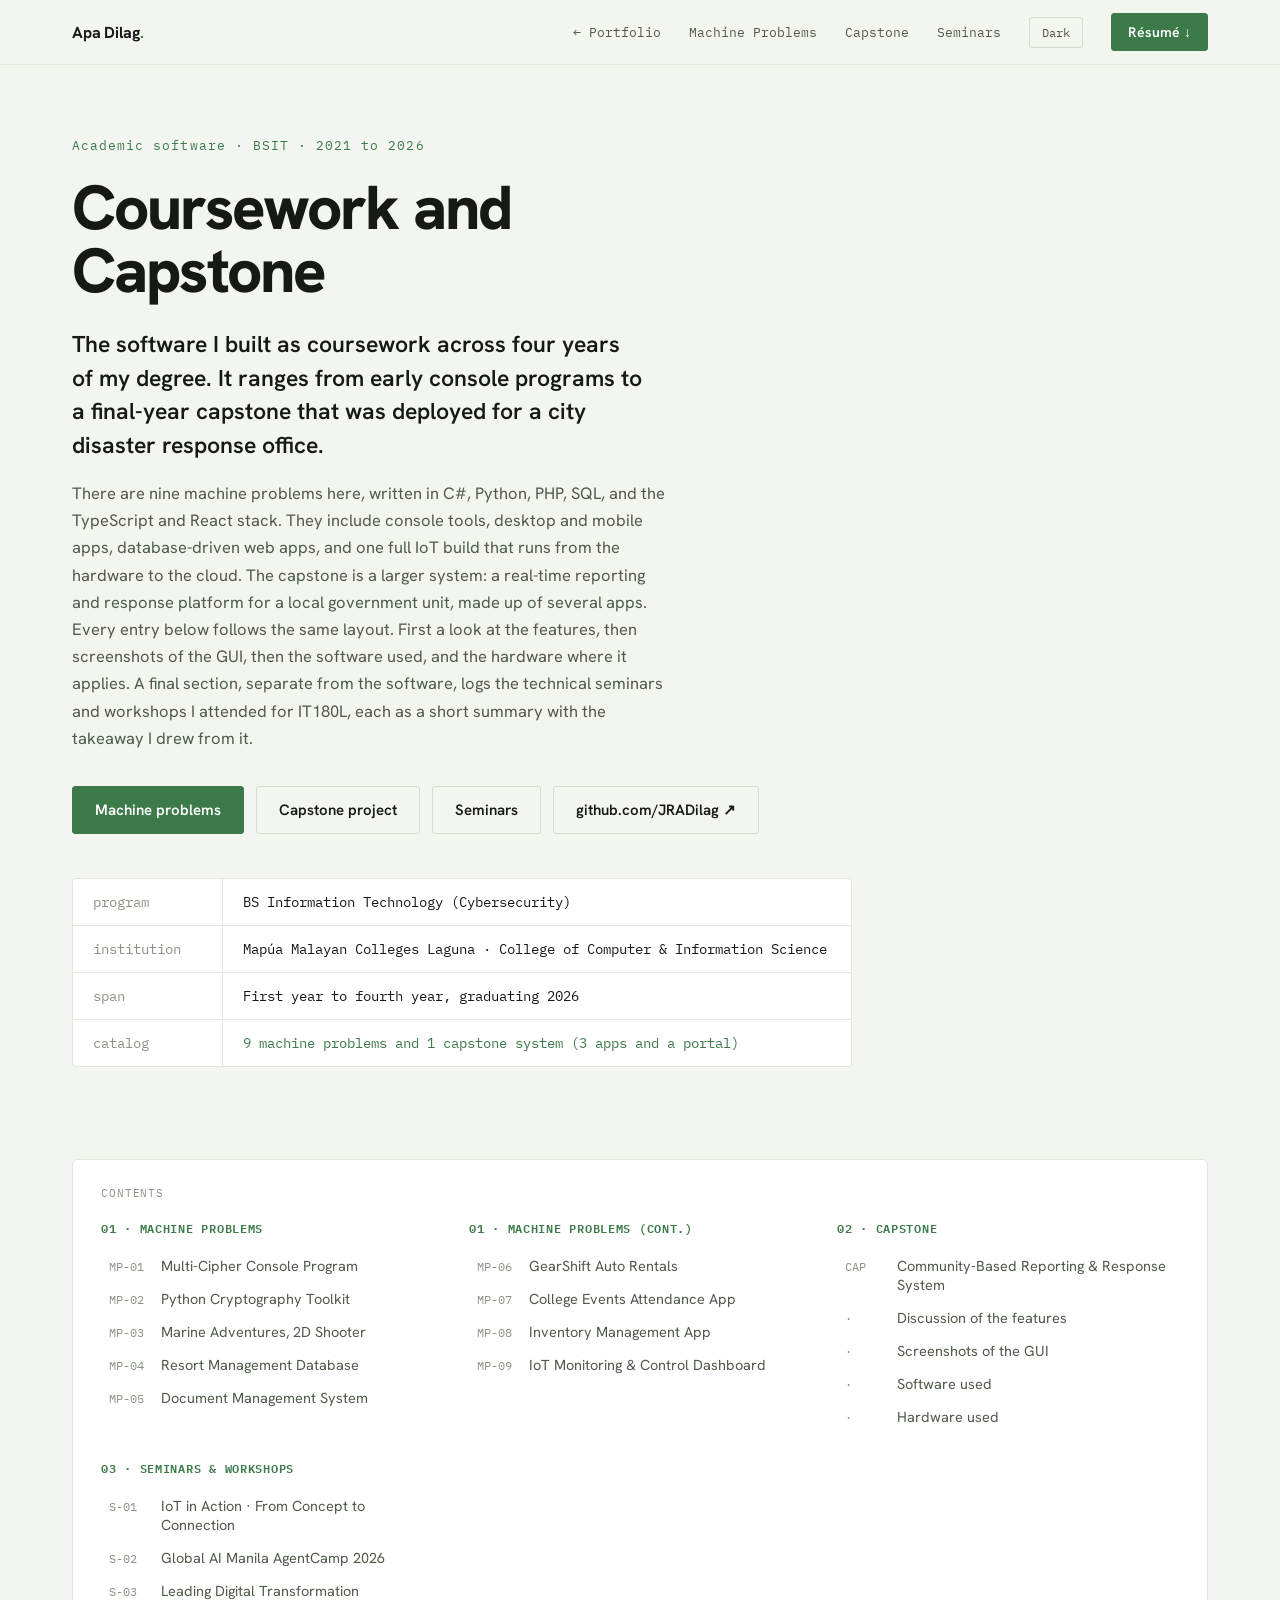
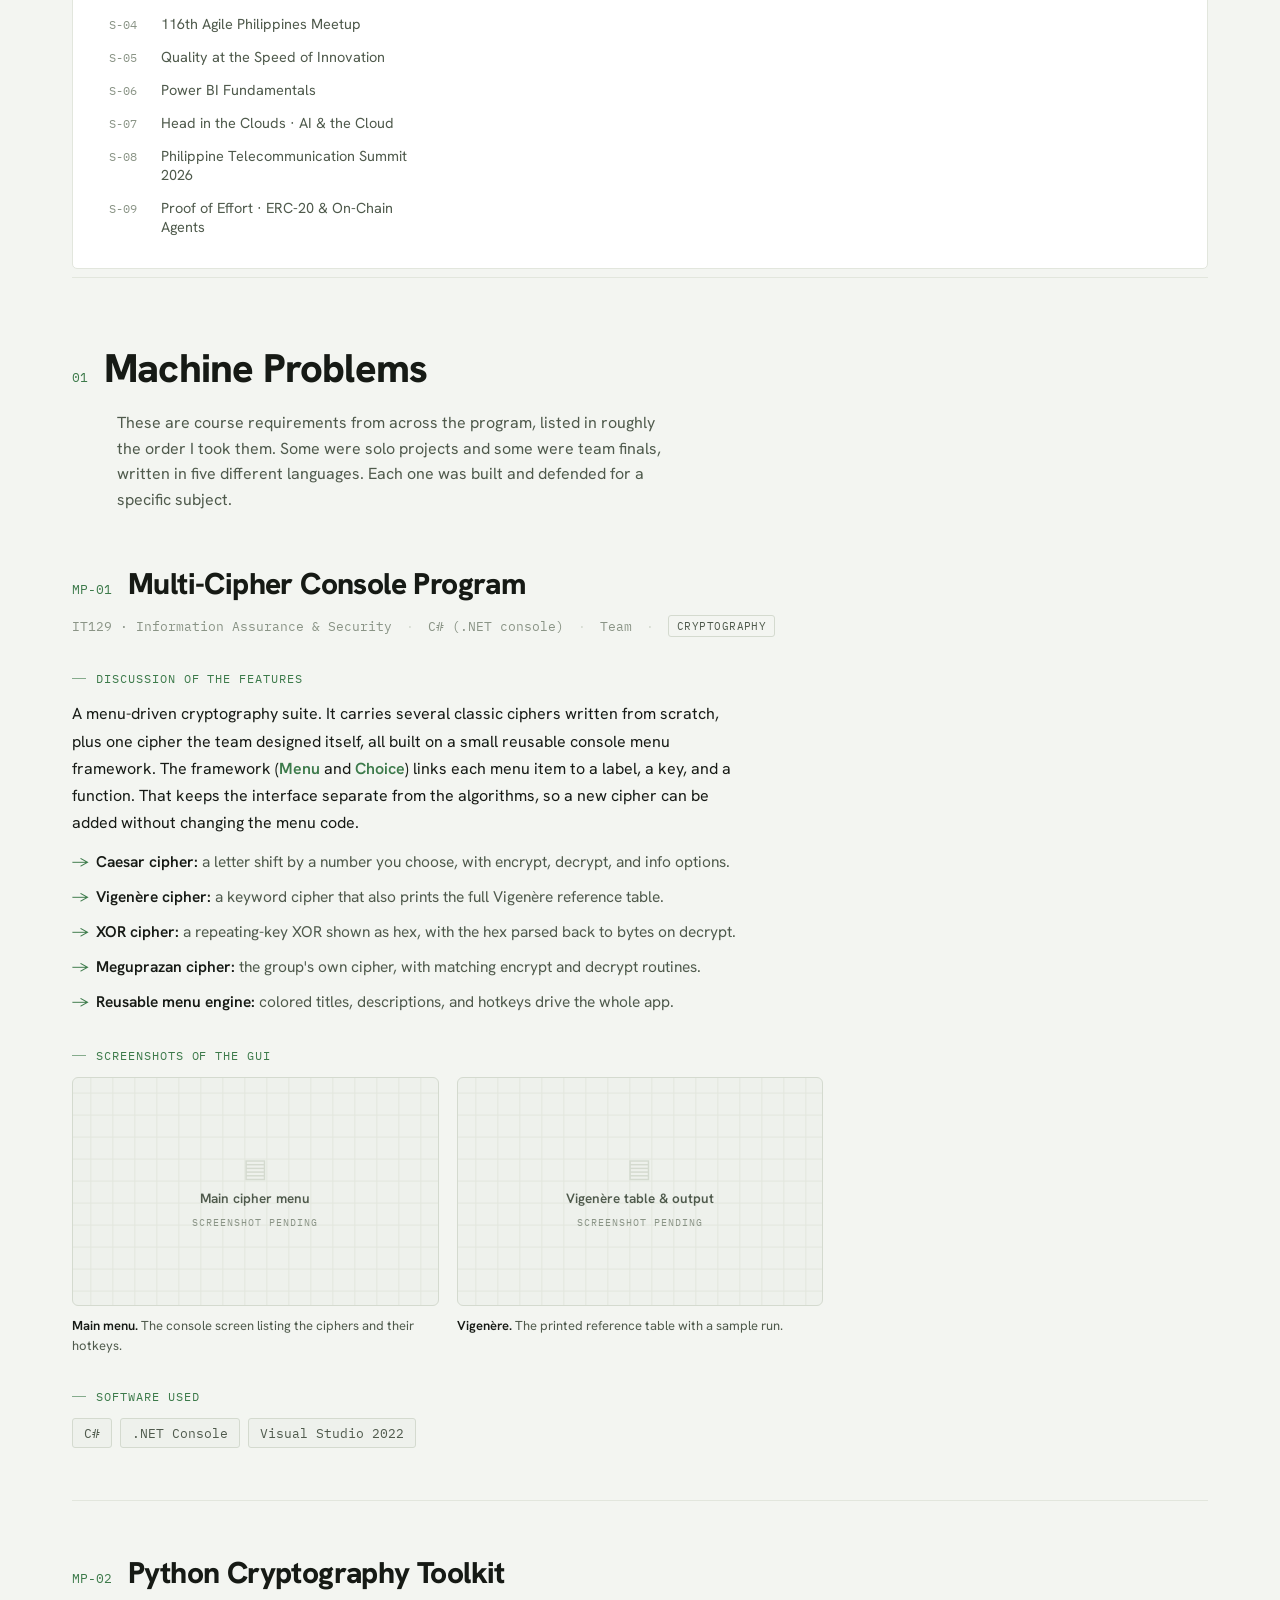
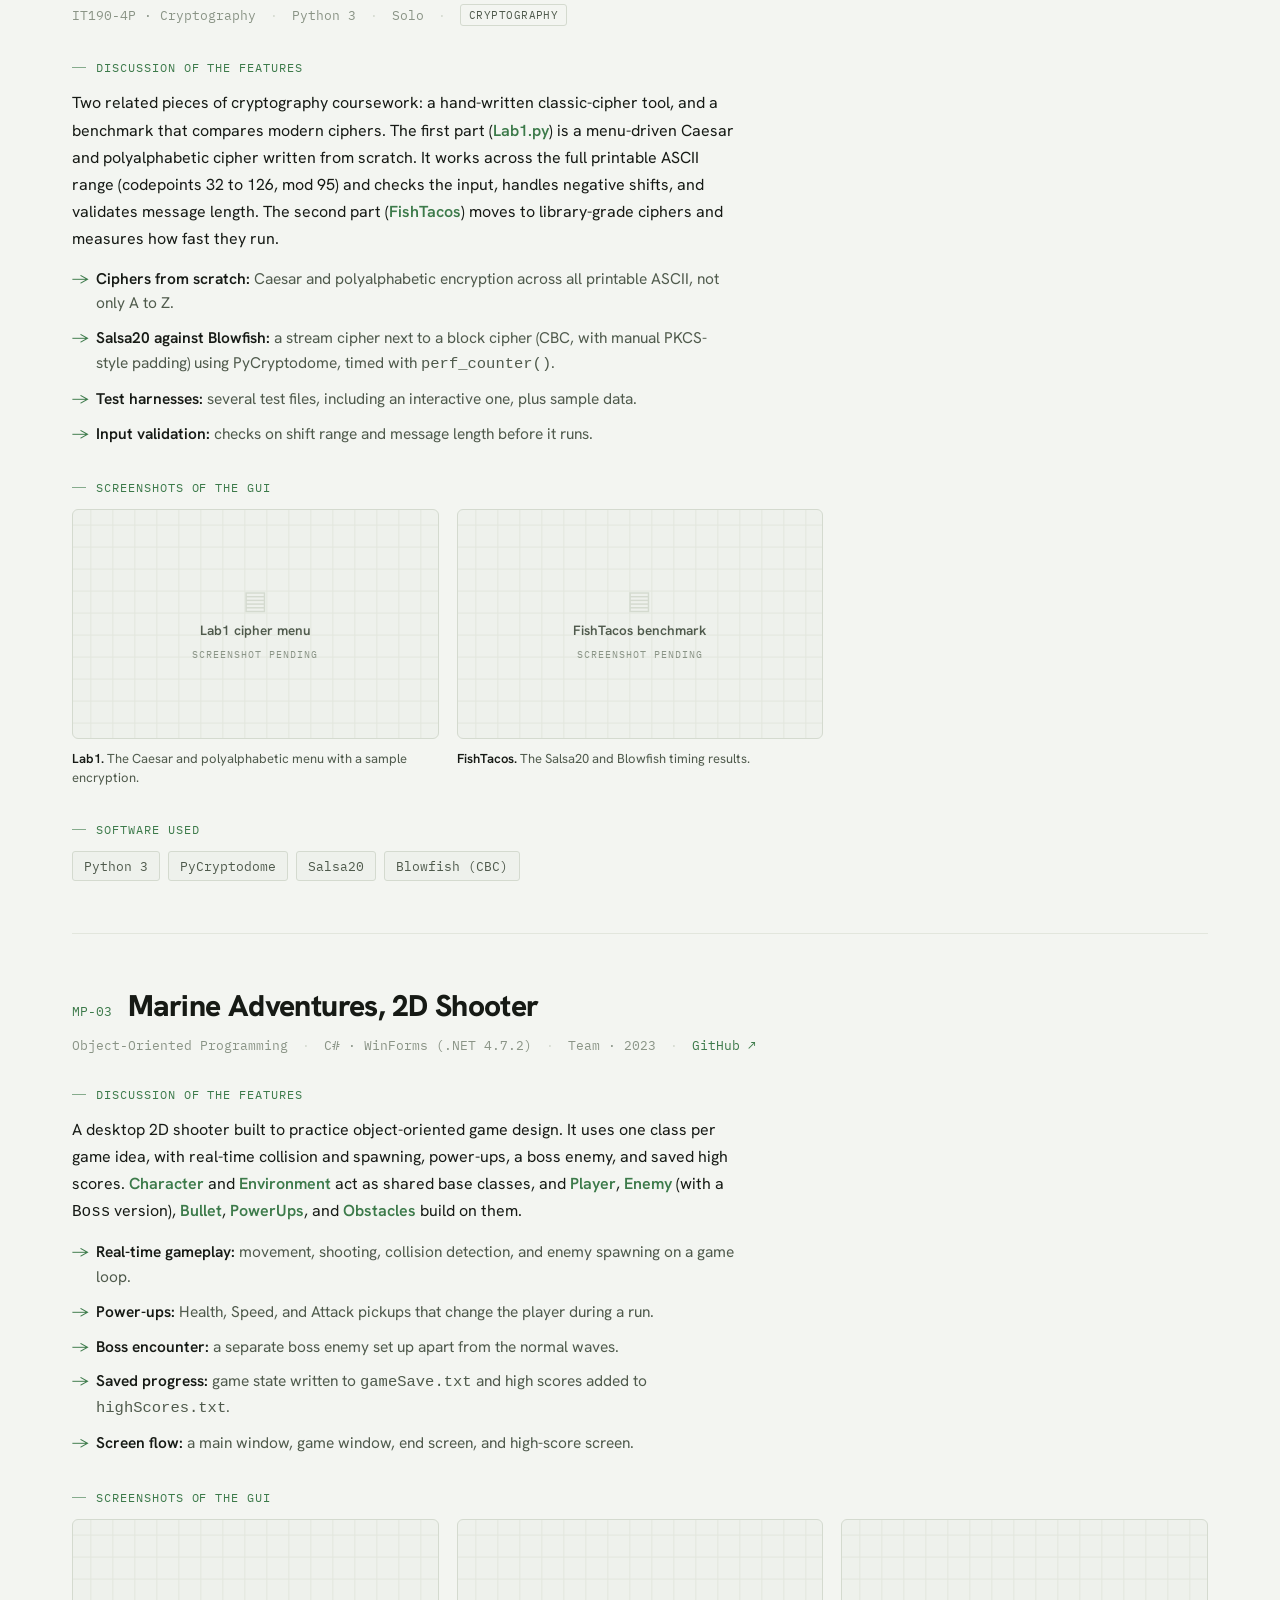
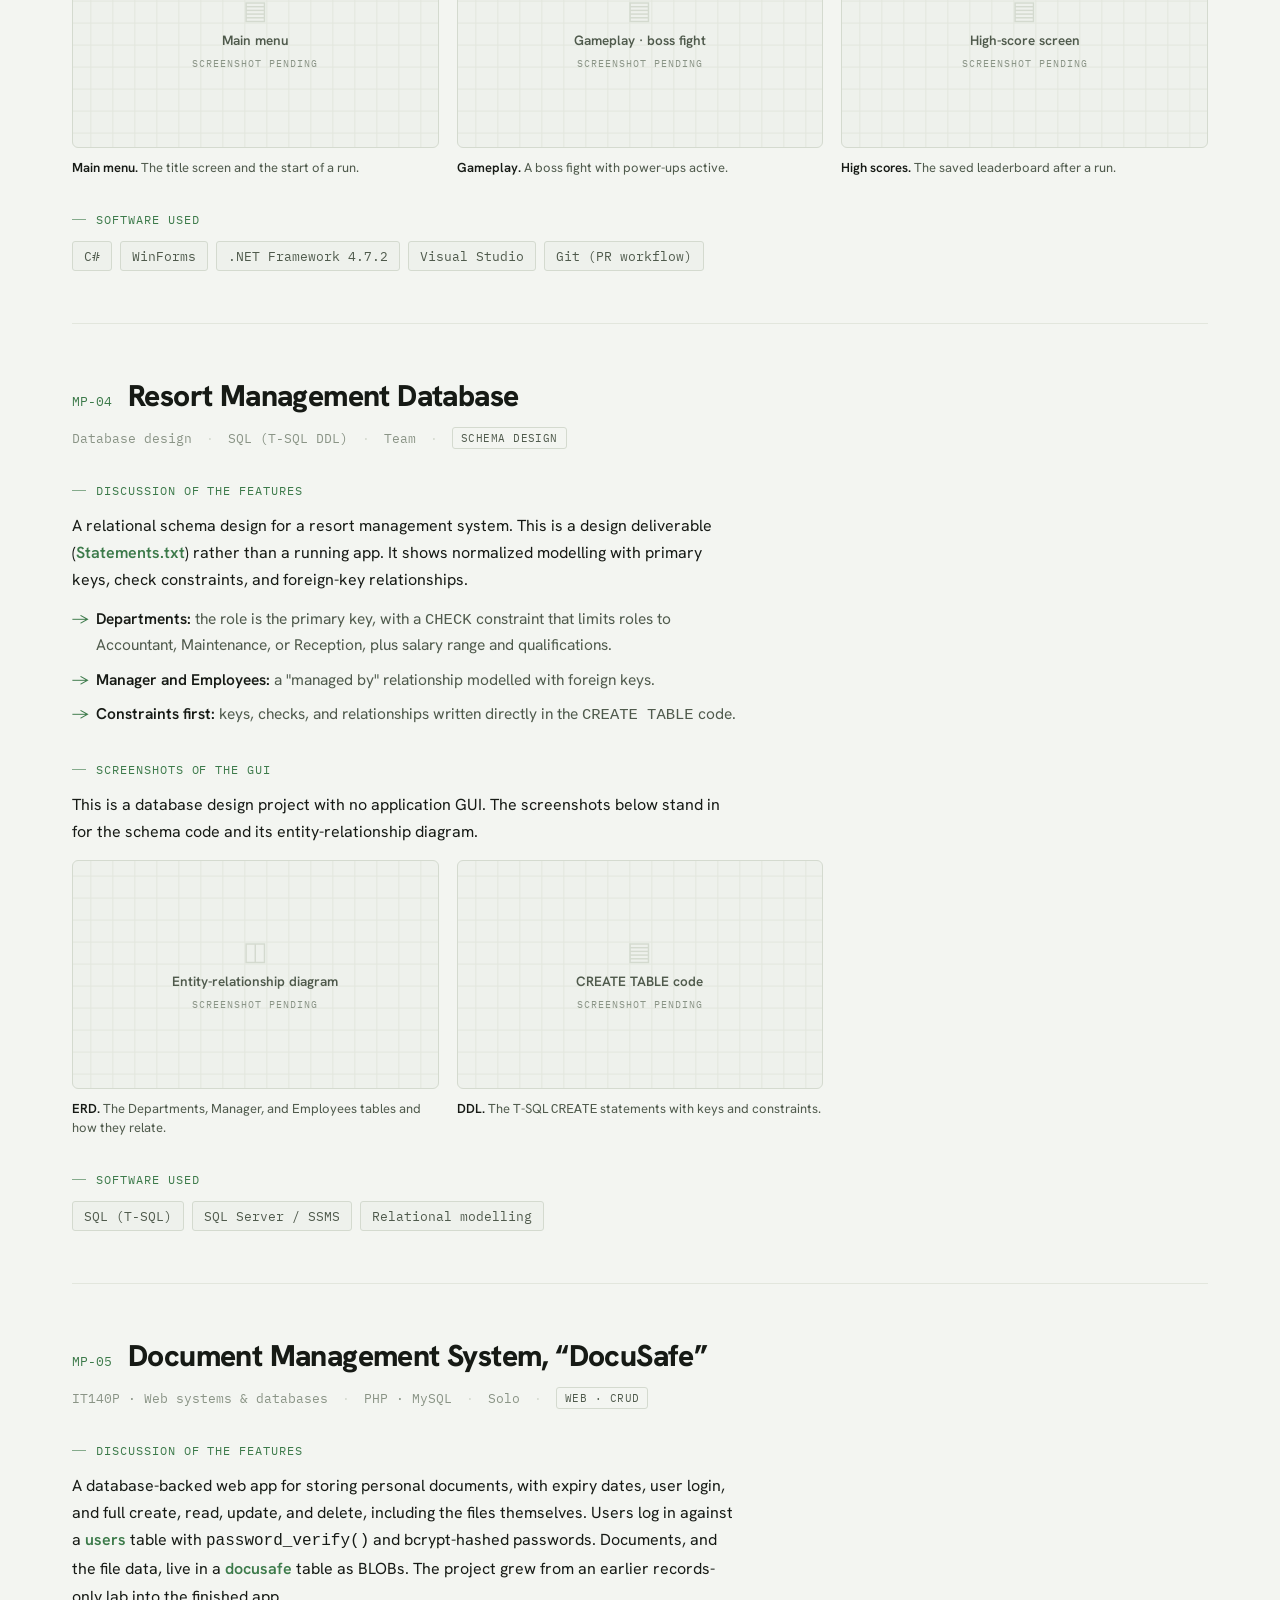
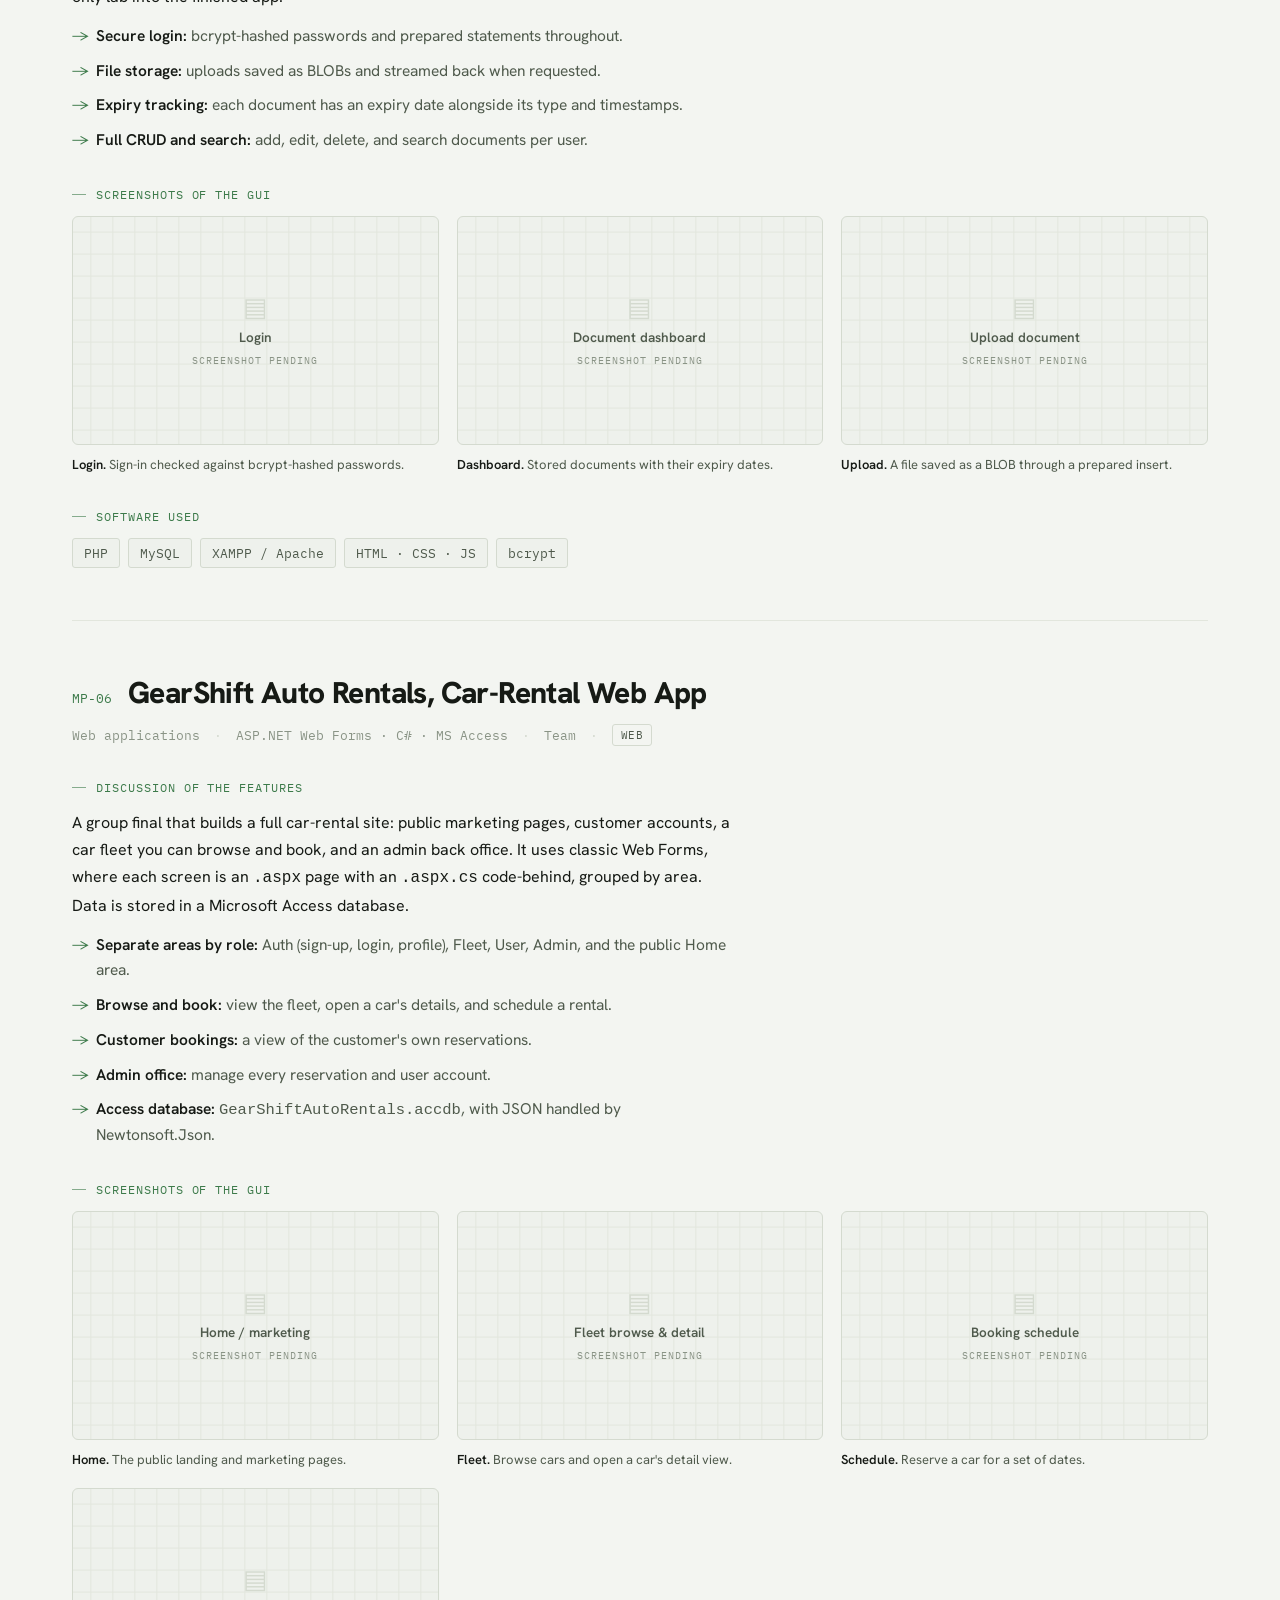
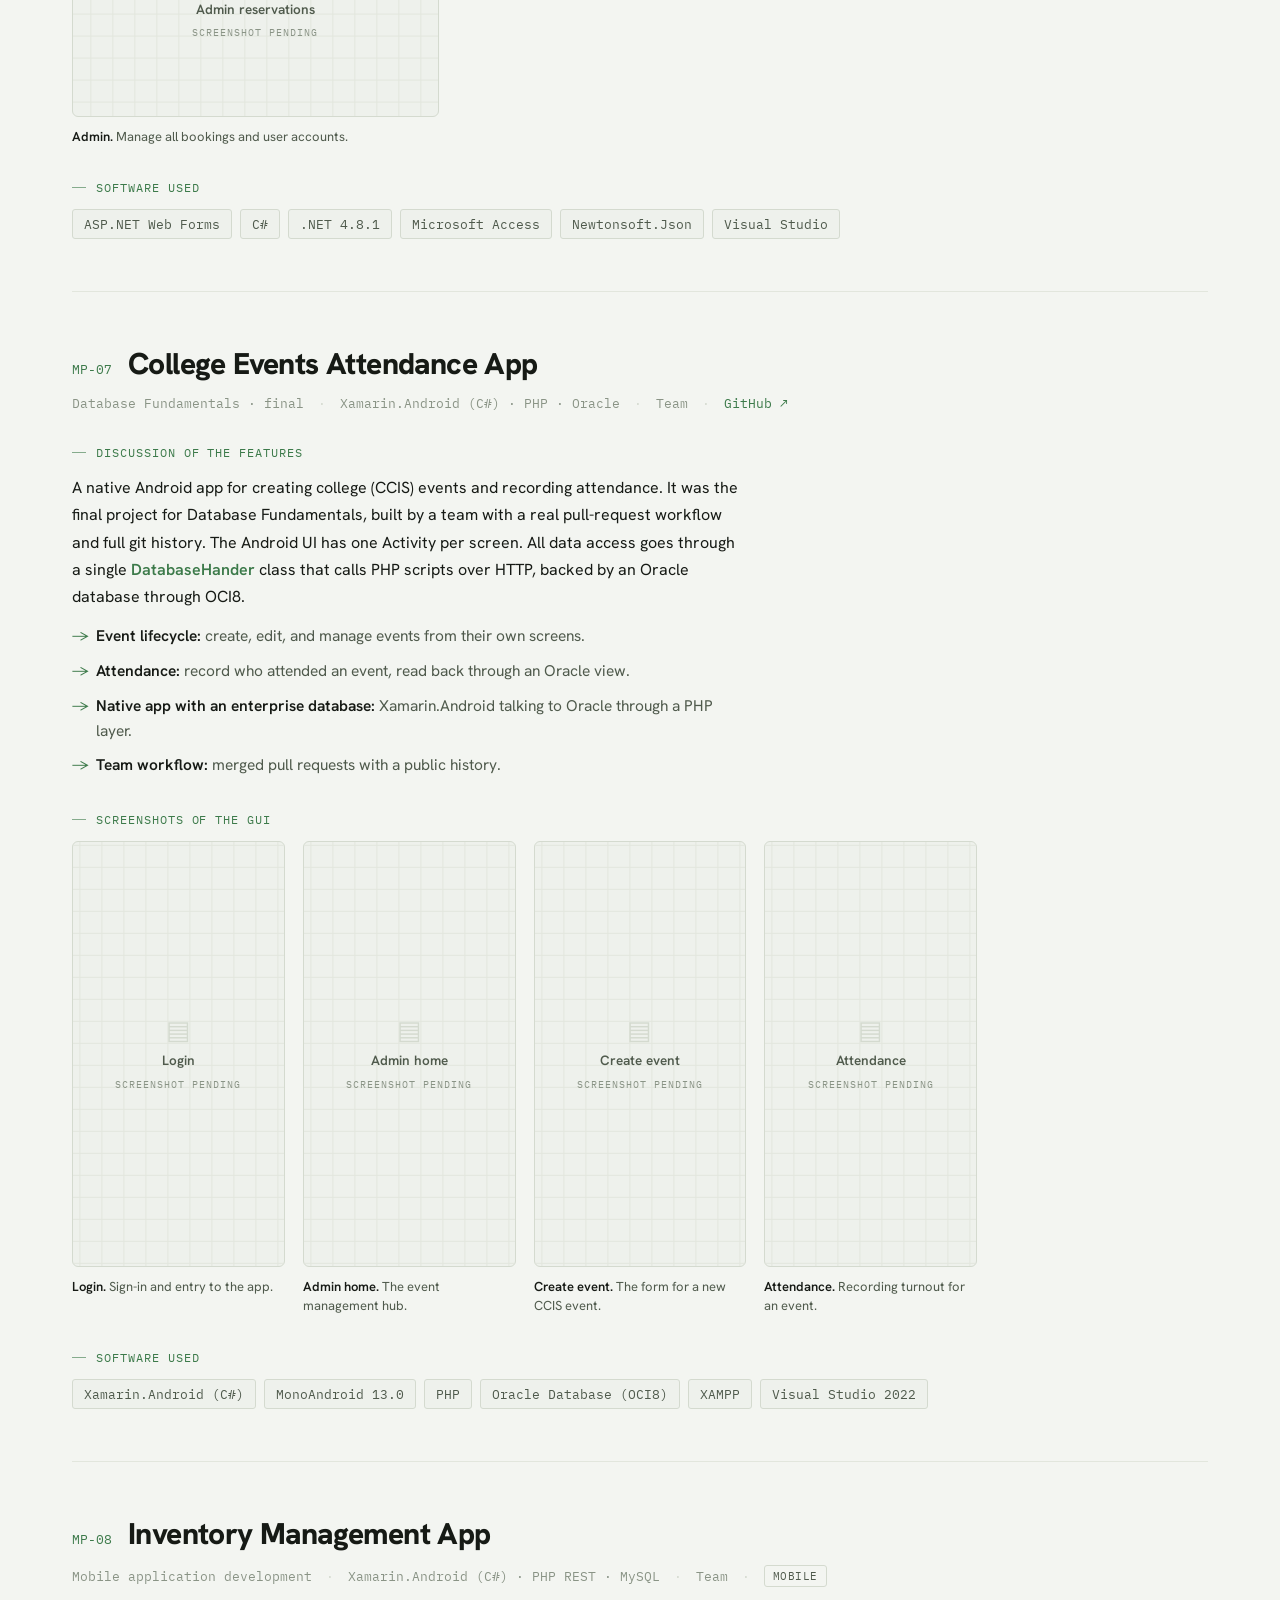
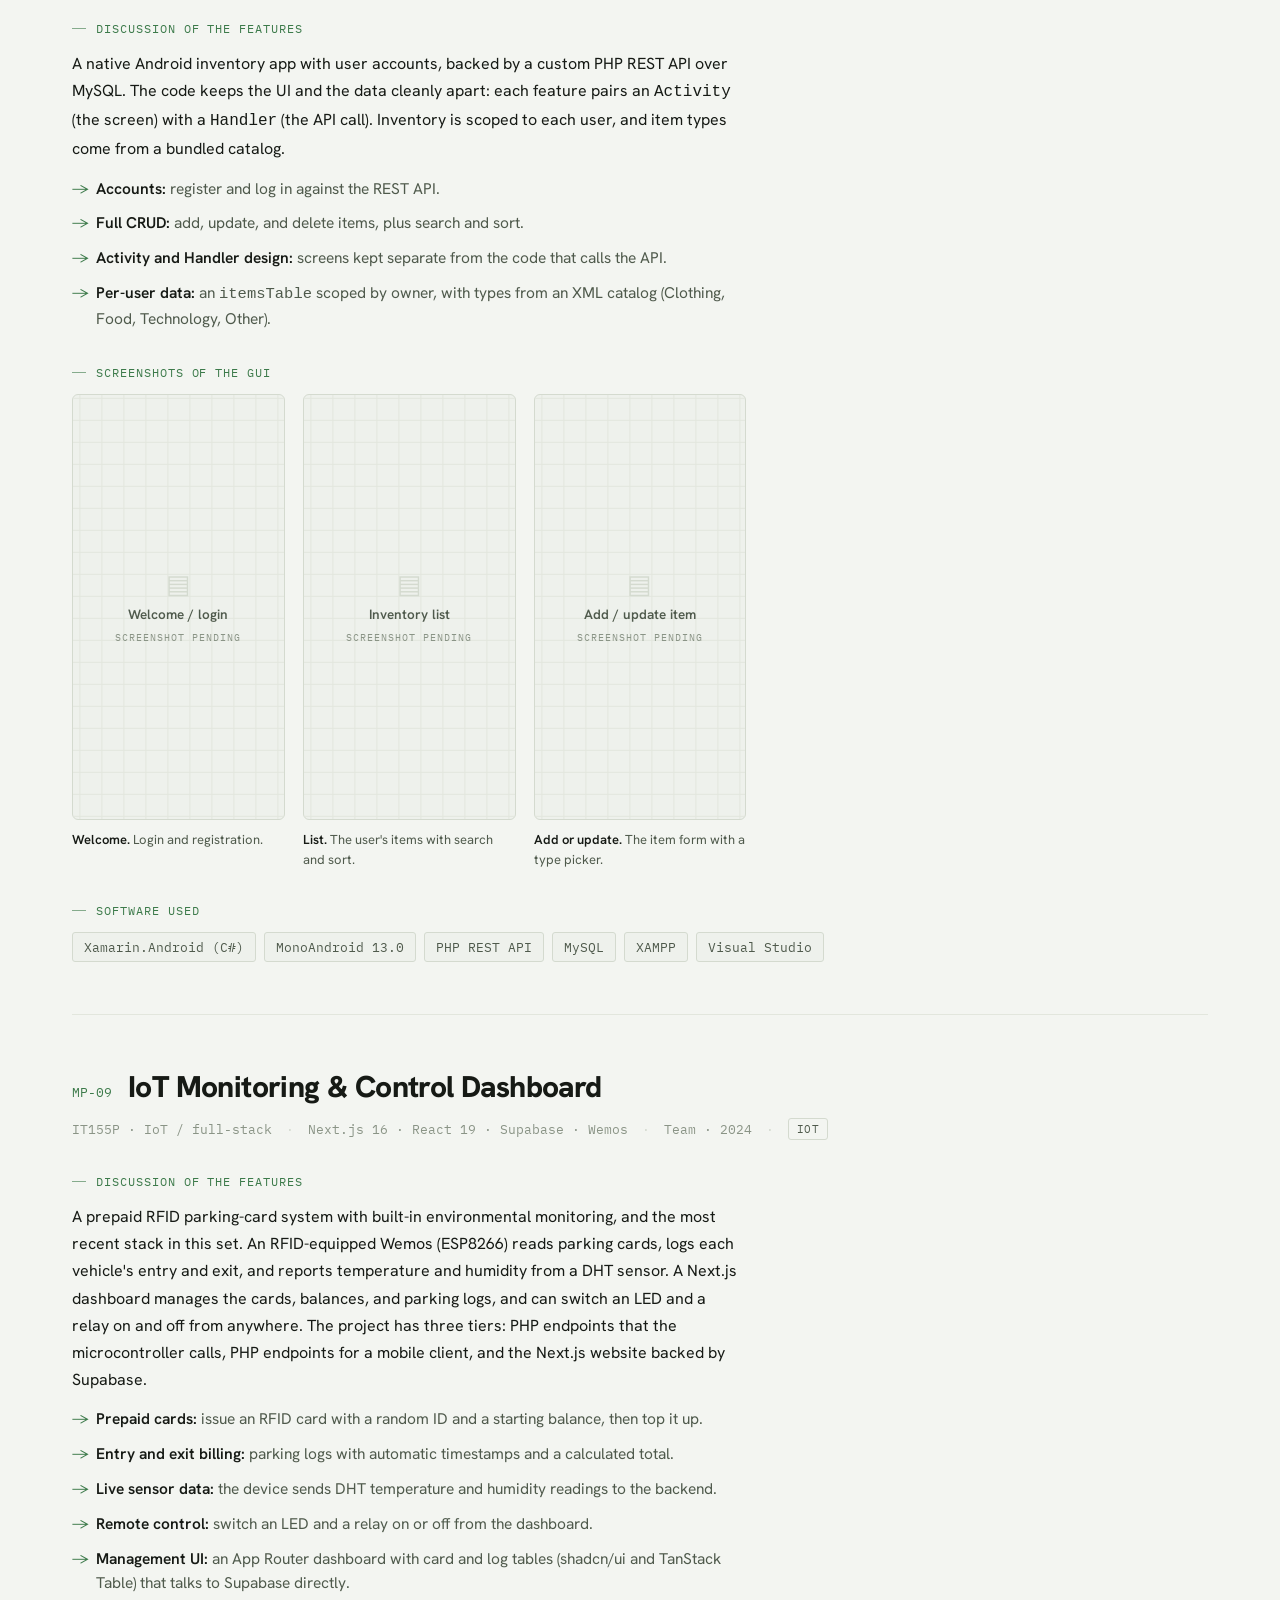
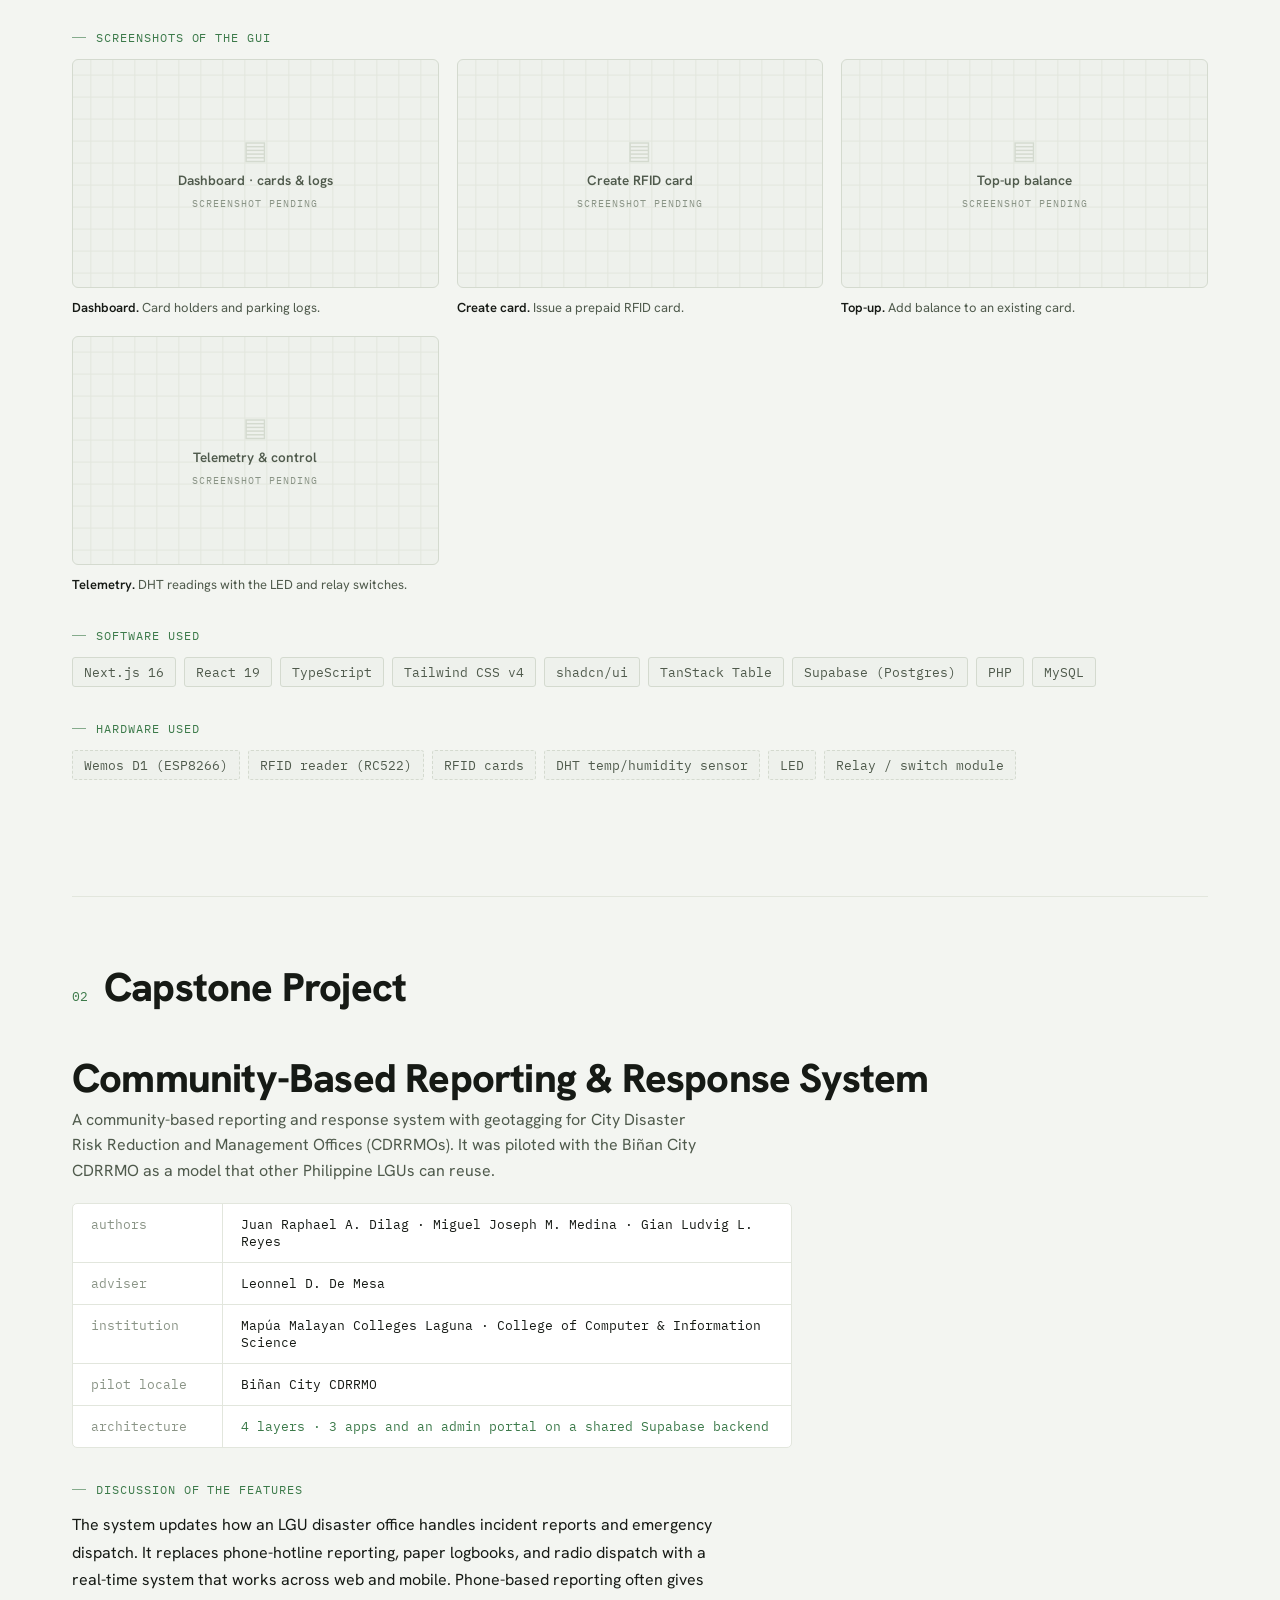
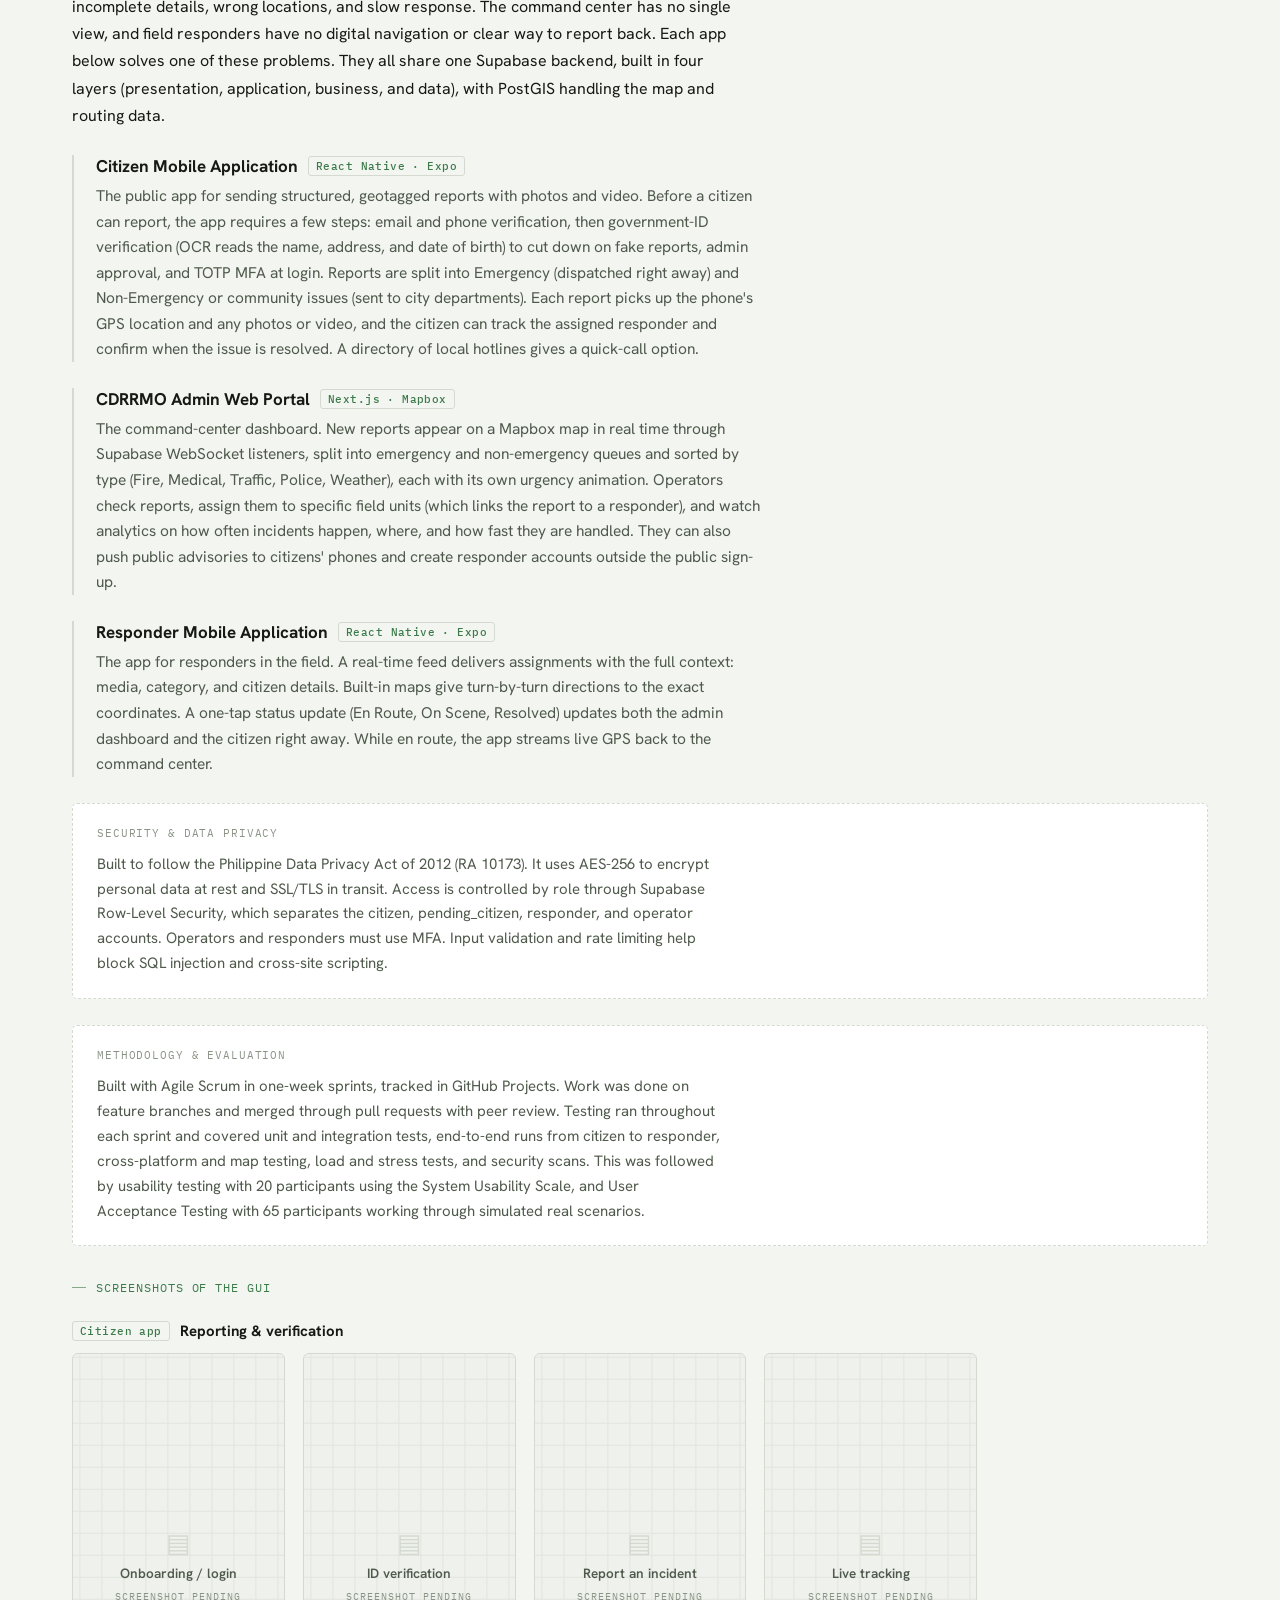
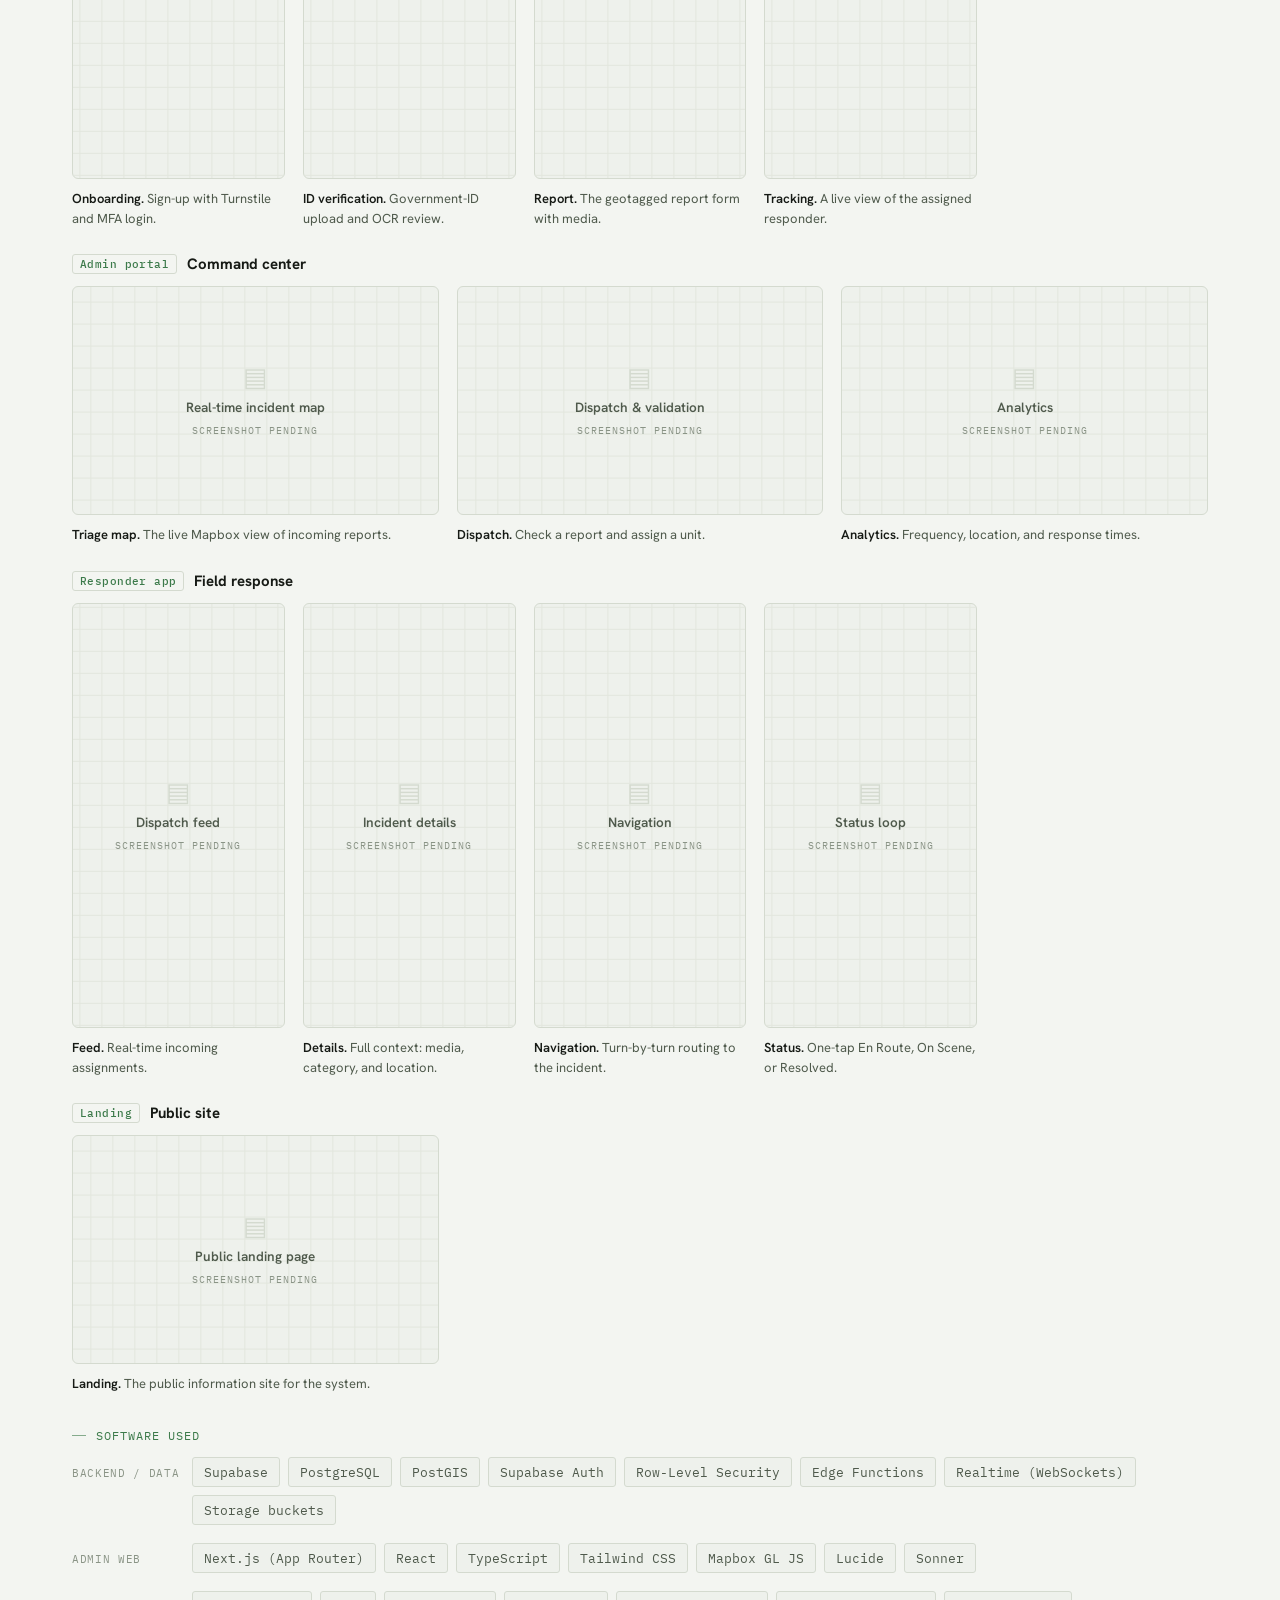
==== commit d3ea3d92: "add seminar section" ====
--- a/coursework.html
+++ b/coursework.html
@@ -64,6 +64,7 @@
         <a href="index.html" class="navlink">← Portfolio</a>
         <a href="#machine-problems" class="navlink">Machine Problems</a>
         <a href="#capstone" class="navlink">Capstone</a>
+        <a href="#seminars" class="navlink">Seminars</a>
         <button class="theme-toggle" data-theme-toggle aria-label="Toggle color theme">Light</button>
         <a href="documents/Juan_Raphael_Dilag_Resume.pdf" download class="btn btn-primary btn-sm">Résumé ↓</a>
       </div>
@@ -77,11 +78,12 @@
       <div class="doc-kicker">Academic software · BSIT · 2021 to 2026</div>
       <h1>Coursework and Capstone</h1>
       <p class="doc-lead">The software I built as coursework across four years of my degree. It ranges from early console programs to a final-year capstone that was deployed for a city disaster response office.</p>
-      <p class="doc-sub">There are nine machine problems here, written in C#, Python, PHP, SQL, and the TypeScript and React stack. They include console tools, desktop and mobile apps, database-driven web apps, and one full IoT build that runs from the hardware to the cloud. The capstone is a larger system: a real-time reporting and response platform for a local government unit, made up of several apps. Every entry below follows the same layout. First a look at the features, then screenshots of the GUI, then the software used, and the hardware where it applies.</p>
+      <p class="doc-sub">There are nine machine problems here, written in C#, Python, PHP, SQL, and the TypeScript and React stack. They include console tools, desktop and mobile apps, database-driven web apps, and one full IoT build that runs from the hardware to the cloud. The capstone is a larger system: a real-time reporting and response platform for a local government unit, made up of several apps. Every entry below follows the same layout. First a look at the features, then screenshots of the GUI, then the software used, and the hardware where it applies. A final section, separate from the software, logs the technical seminars and workshops I attended for IT180L, each as a short summary with the takeaway I drew from it.</p>
 
       <div class="doc-cta">
         <a href="#machine-problems" class="btn btn-primary btn-md">Machine problems</a>
         <a href="#capstone" class="btn btn-outline btn-md">Capstone project</a>
+        <a href="#seminars" class="btn btn-outline btn-md">Seminars</a>
         <a href="https://github.com/JRADilag" target="_blank" rel="noopener" class="btn btn-outline btn-md">github.com/JRADilag ↗</a>
       </div>
 
@@ -126,6 +128,20 @@
             <li><a href="#cap-hardware"><span class="n">·</span> Hardware used</a></li>
           </ol>
         </div>
+        <div class="toc-group">
+          <h3>03 · Seminars &amp; workshops</h3>
+          <ol>
+            <li><a href="#sem-iot"><span class="n">S-01</span> IoT in Action · From Concept to Connection</a></li>
+            <li><a href="#sem-agentcamp"><span class="n">S-02</span> Global AI Manila AgentCamp 2026</a></li>
+            <li><a href="#sem-digitaltransformation"><span class="n">S-03</span> Leading Digital Transformation</a></li>
+            <li><a href="#sem-agile"><span class="n">S-04</span> 116th Agile Philippines Meetup</a></li>
+            <li><a href="#sem-testautomation"><span class="n">S-05</span> Quality at the Speed of Innovation</a></li>
+            <li><a href="#sem-powerbi"><span class="n">S-06</span> Power BI Fundamentals</a></li>
+            <li><a href="#sem-cloud"><span class="n">S-07</span> Head in the Clouds · AI &amp; the Cloud</a></li>
+            <li><a href="#sem-telco"><span class="n">S-08</span> Philippine Telecommunication Summit 2026</a></li>
+            <li><a href="#sem-web3"><span class="n">S-09</span> Proof of Effort · ERC-20 &amp; On-Chain Agents</a></li>
+          </ol>
+        </div>
       </div>
     </nav>
 
@@ -880,6 +896,163 @@
         <div class="chips">
           <span class="chip chip--hw">Android smartphones (citizen &amp; responder apps)</span><span class="chip chip--hw">iOS devices (cross-platform target)</span><span class="chip chip--hw">Device GPS / location sensor</span><span class="chip chip--hw">Device camera (media &amp; ID capture)</span><span class="chip chip--hw">Development workstations</span><span class="chip chip--hw">Cloud servers (Supabase-managed PostgreSQL)</span>
         </div>
+      </div>
+    </section>
+
+    <!-- ============ SECTION 03 · SEMINARS & WORKSHOPS ============ -->
+    <section id="seminars" class="section">
+      <div class="section-head">
+        <span class="section-num">03</span>
+        <h2>Seminars &amp; Workshops</h2>
+      </div>
+      <p class="section-lead">Nine technical seminars and workshops I attended for IT180L across my final year, ordered by how close they sit to the work I actually care about. Each entry is a short summary of what it covered and the takeaway I drew from it.</p>
+
+      <div class="sem-list">
+
+        <!-- ---------- IoT in Action ---------- -->
+        <article class="sem" id="sem-iot">
+          <div class="sem-eyebrow">IoT &amp; hardware</div>
+          <div class="mp-head">
+            <h3>IoT in Action · From Concept to Connection</h3>
+          </div>
+          <div class="mp-meta">
+            <span>AWS Cloud Club PUP · John Paul C.</span><span class="dot">·</span>
+            <span>Jan 27, 2026</span><span class="dot">·</span>
+            <span>Competitive workshop</span><span class="dot">·</span>
+            <span class="sem-win">Champion</span>
+          </div>
+          <p class="sem-body">A hands-on IoT competition run as a timed race. Teams moved through rotational stations to assemble microcontrollers, wire up sensors, and connect the devices to AWS, taking a bare concept through to a live, working build. Short talks set up the state of IoT and how AWS handles the cloud side of connected devices. My team won it.</p>
+          <!-- draft takeaway from event content and past IoT work; confirm or replace -->
+          <p class="sem-take"><b>Takeaway.</b> The race rewarded getting the hardware, the firmware, and the cloud link working together against a clock, not any one piece on its own. It lined up with the IoT builds I have already done, and it was a good reminder that a connected system only counts once every layer talks to the next.</p>
+        </article>
+
+        <!-- ---------- Global AI Manila AgentCamp ---------- -->
+        <article class="sem" id="sem-agentcamp">
+          <div class="sem-eyebrow">AI &amp; agents</div>
+          <div class="mp-head">
+            <h3>Global AI Manila AgentCamp 2026</h3>
+          </div>
+          <div class="mp-meta">
+            <span>Global AI Manila · Ziggy Zulueta</span><span class="dot">·</span>
+            <span>Feb 20, 2026</span><span class="dot">·</span>
+            <span>Hands-on workshop</span>
+          </div>
+          <p class="sem-body">A hands-on workshop on designing, building, and deploying intelligent agents with the Microsoft Agent Framework, using GitHub Workspaces and Azure to provision the environments. I built and deployed a working agent, one that orders pizza through an MCP server, ahead of the room, working through dependency and path errors in the provided scripts as I went.</p>
+          <p class="sem-take"><b>Takeaway.</b> The real skill on show was not the framework but reading error logs and fixing configs under time pressure. Debugging a broken setup quickly matters more than knowing the theory cold.</p>
+        </article>
+
+        <!-- ---------- S-03 : Leading Digital Transformation ---------- -->
+        <article class="sem" id="sem-digitaltransformation">
+          <div class="mp-head">
+            <span class="mp-num">S-03</span>
+            <h3>Leading Digital Transformation</h3>
+          </div>
+          <div class="mp-meta">
+            <span>JC Principe · CITO / CISO / DPO</span><span class="dot">·</span>
+            <span>Jun 3, 2026</span><span class="dot">·</span>
+            <span>Industry lecture</span><span class="dot">·</span>
+            <span class="mp-tag">Trust &amp; security</span>
+          </div>
+          <p class="sem-body">A C-level view of putting cloud, big data, AI, and IoT to work inside real business processes, with examples across banking, healthcare, retail, and agriculture, and a frank look at legacy systems and data privacy. The parts on protecting sensitive personal data in banking and healthcare landed as a genuine wake-up call.</p>
+          <p class="sem-take"><b>Takeaway.</b> Technology does not change things on its own; people using it do. The job is aligning a technical solution with the actual community or business problem, which is exactly what my Biñan City capstone is trying to do.</p>
+        </article>
+
+        <!-- ---------- S-04 : 116th Agile Philippines Meetup ---------- -->
+        <article class="sem" id="sem-agile">
+          <div class="mp-head">
+            <span class="mp-num">S-04</span>
+            <h3>116th Agile Philippines Meetup</h3>
+          </div>
+          <div class="mp-meta">
+            <span>Agile Philippines · Brillantes &amp; Escañan</span><span class="dot">·</span>
+            <span>Feb 20, 2026</span><span class="dot">·</span>
+            <span>Community meetup</span><span class="dot">·</span>
+            <span class="mp-tag">Agile &amp; delivery</span>
+          </div>
+          <p class="sem-body">The 116th run of the long-running Agile Philippines meetup, held at GCash's BGC office. A community night for Agile practitioners, from Scrum Masters and developers to project managers and students, to swap notes on how teams actually run software delivery day to day rather than how the framework says they should.</p>
+          <!-- draft takeaway from event content and BA/capstone context; confirm or replace -->
+          <p class="sem-take"><b>Takeaway.</b> Hearing working Scrum Masters and project managers talk through where Agile bends under real deadlines was more useful than any by-the-book version of it. It maps straight onto how I work as a business analyst between users and engineers, and onto how my capstone team ran its sprints.</p>
+        </article>
+
+        <!-- ---------- S-05 : Quality at the Speed of Innovation ---------- -->
+        <article class="sem" id="sem-testautomation">
+          <div class="mp-head">
+            <span class="mp-num">S-05</span>
+            <h3>Quality at the Speed of Innovation</h3>
+          </div>
+          <div class="mp-meta">
+            <span>Tricentis / AIDT · Elbert Guintivano</span><span class="dot">·</span>
+            <span>Mar 13, 2026</span><span class="dot">·</span>
+            <span>Lecture</span><span class="dot">·</span>
+            <span class="mp-tag">QA &amp; testing</span>
+          </div>
+          <p class="sem-body">A session on continuous testing and how AI-augmented platforms automate end-to-end testing to manage risk and speed up enterprise releases. It made the case that shipping code fast is worthless if the code is broken or insecure.</p>
+          <p class="sem-take"><b>Takeaway.</b> I came away wary of fully closed-loop automation, where one AI writes the code and another tests it. Human verification is still the anchor of real quality assurance.</p>
+        </article>
+
+        <!-- ---------- S-06 : Power BI Fundamentals ---------- -->
+        <article class="sem" id="sem-powerbi">
+          <div class="mp-head">
+            <span class="mp-num">S-06</span>
+            <h3>Power BI Fundamentals</h3>
+          </div>
+          <div class="mp-meta">
+            <span>Florante Sangrenes · PUP</span><span class="dot">·</span>
+            <span>Hands-on data lab</span><span class="dot">·</span>
+            <span class="mp-tag">Data &amp; visualization</span>
+          </div>
+          <p class="sem-body">A hands-on lab on business intelligence: importing and cleaning messy data with Power Query, building relational star-schema models, writing basic DAX, and assembling interactive dashboards that tell a data story. When the desktop app would not run on my Linux laptop, I switched to the web version and kept up.</p>
+          <p class="sem-take"><b>Takeaway.</b> Generating incident data is pointless unless someone can see it. The lab gave me concrete ideas for the capstone, like heat maps and response-time tracking that local officials can read at a glance.</p>
+        </article>
+
+        <!-- ---------- S-07 : Head in the Clouds ---------- -->
+        <article class="sem" id="sem-cloud">
+          <div class="mp-head">
+            <span class="mp-num">S-07</span>
+            <h3>Head in the Clouds · How AI Transforms Cloud Computing</h3>
+          </div>
+          <div class="mp-meta">
+            <span>Mapúa MCL CCIS Student Council · Bryl Kezter Lim</span><span class="dot">·</span>
+            <span>Jul 4, 2026</span><span class="dot">·</span>
+            <span>Seminar &amp; Q&amp;A</span><span class="dot">·</span>
+            <span class="mp-tag">AI &amp; cloud</span>
+          </div>
+          <p class="sem-body">A seminar built on the premise that every AI breakthrough rests on a cloud foundation, working through how AI is reshaping cloud technologies, how those technologies power modern applications, and where the openings are for the next wave of tech professionals. The speaker's own track record, from shipping consumer apps to running a large developer community, kept it grounded in practice.</p>
+          <p class="sem-take"><b>Takeaway.</b> AI is a powerful tool when it is used well: not leaned on to replace what you can already do, but used to amplify it. Over-reliance is the failure mode; amplification is the point.</p>
+        </article>
+
+        <!-- ---------- S-08 : Philippine Telecommunication Summit ---------- -->
+        <article class="sem" id="sem-telco">
+          <div class="mp-head">
+            <span class="mp-num">S-08</span>
+            <h3>Philippine Telecommunication Summit 2026</h3>
+          </div>
+          <div class="mp-meta">
+            <span>DICT</span><span class="dot">·</span>
+            <span>Feb 5, 2026</span><span class="dot">·</span>
+            <span>Panels &amp; industry Q&amp;A</span><span class="dot">·</span>
+            <span class="mp-tag">Infrastructure &amp; connectivity</span>
+          </div>
+          <p class="sem-body">A summit on the future of Philippine connectivity: 5G expansion, fiber deployment, digital infrastructure, and legislation like the Konektadong Pinoy Act and the National Digital Connectivity Plan. The throughline for me was that even good code depends on physical network infrastructure actually reaching the user.</p>
+          <p class="sem-take"><b>Takeaway.</b> It exposed a real weakness in my capstone's assumption of stable 5G or WiFi. It pushed me to design for offline fallbacks, like standard phone routing, in areas with poor connectivity.</p>
+        </article>
+
+        <!-- ---------- S-09 : Proof of Effort ---------- -->
+        <article class="sem" id="sem-web3">
+          <div class="mp-head">
+            <span class="mp-num">S-09</span>
+            <h3>Proof of Effort · ERC-20 &amp; On-Chain AI Agents</h3>
+          </div>
+          <div class="mp-meta">
+            <span>Danielle Meer</span><span class="dot">·</span>
+            <span>Mar 14, 2026</span><span class="dot">·</span>
+            <span>Lecture &amp; gamified lab</span><span class="dot">·</span>
+            <span class="mp-tag">Trust &amp; security</span>
+          </div>
+          <p class="sem-body">An introduction to Web3, blockchain architecture, and decentralized finance, with a gamified platform where we interacted with smart contracts, pulled testnet tokens from a faucet, and saw how ERC-20 tokens work. It set a decentralized, immutable-ledger model of trust against the centralized relational databases I am used to.</p>
+          <p class="sem-take"><b>Takeaway.</b> A humbling reminder of how wide this field is and how much continuous learning it takes. A tamper-proof public ledger is a genuinely interesting design option for securing public-sector data.</p>
+        </article>
+
       </div>
     </section>
 
--- a/styles.css
+++ b/styles.css
@@ -1,5 +1,5 @@
 /* ============================================================
-   Juan Raphael Dilag — portfolio
+   Juan Raphael Dilag, portfolio
    Design tokens ported verbatim from the Claude Design prototype.
    ============================================================ */
 
@@ -370,7 +370,7 @@
 .terminal .warn { color: #e0a64d; }
 .terminal .err { color: #d9706b; }
 
-/* scroll-reveal (images/mockups only — never text) */
+/* scroll-reveal (images/mockups only, never text) */
 [data-reveal] { opacity: 0; transform: translateY(16px); transition: opacity .6s ease, transform .6s ease; }
 [data-reveal].revealed { opacity: 1; transform: none; }
 
--- a/coursework.css
+++ b/coursework.css
@@ -1,6 +1,6 @@
 /* ============================================================
-   Juan Raphael Dilag — portfolio
-   coursework.css — page-specific styles for coursework.html
+   Juan Raphael Dilag, portfolio
+   coursework.css, page-specific styles for coursework.html
    (Academic software: machine problems + capstone).
    Uses the shared design tokens from styles.css (:root +
    [data-theme="light"]). Only NEW components live here.
@@ -194,6 +194,18 @@
 }
 .lb-close:hover { border-color: var(--accent); }
 
+/* ---------------- seminars & workshops ---------------- */
+.sem-list { display: flex; flex-direction: column; }
+.sem { padding: 32px 0; border-top: 1px solid var(--line); }
+.sem:first-child { border-top: none; padding-top: 8px; }
+.sem .mp-head h3 { font-size: clamp(19px, 2.4vw, 24px); font-weight: 700; }
+.sem-body { font-size: 15.5px; line-height: 1.7; color: var(--muted); margin: 16px 0 0; max-width: 76ch; }
+.sem-take {
+  margin: 14px 0 0; padding: 2px 0 2px 16px; border-left: 2px solid var(--accent);
+  font-size: 15px; line-height: 1.62; color: var(--text); max-width: 76ch;
+}
+.sem-take b { color: var(--accent); font-weight: 600; }
+
 /* ---------------- responsive ---------------- */
 @media (max-width: 820px) {
   .authorcard .row, .toc-groups { grid-template-columns: 1fr; }
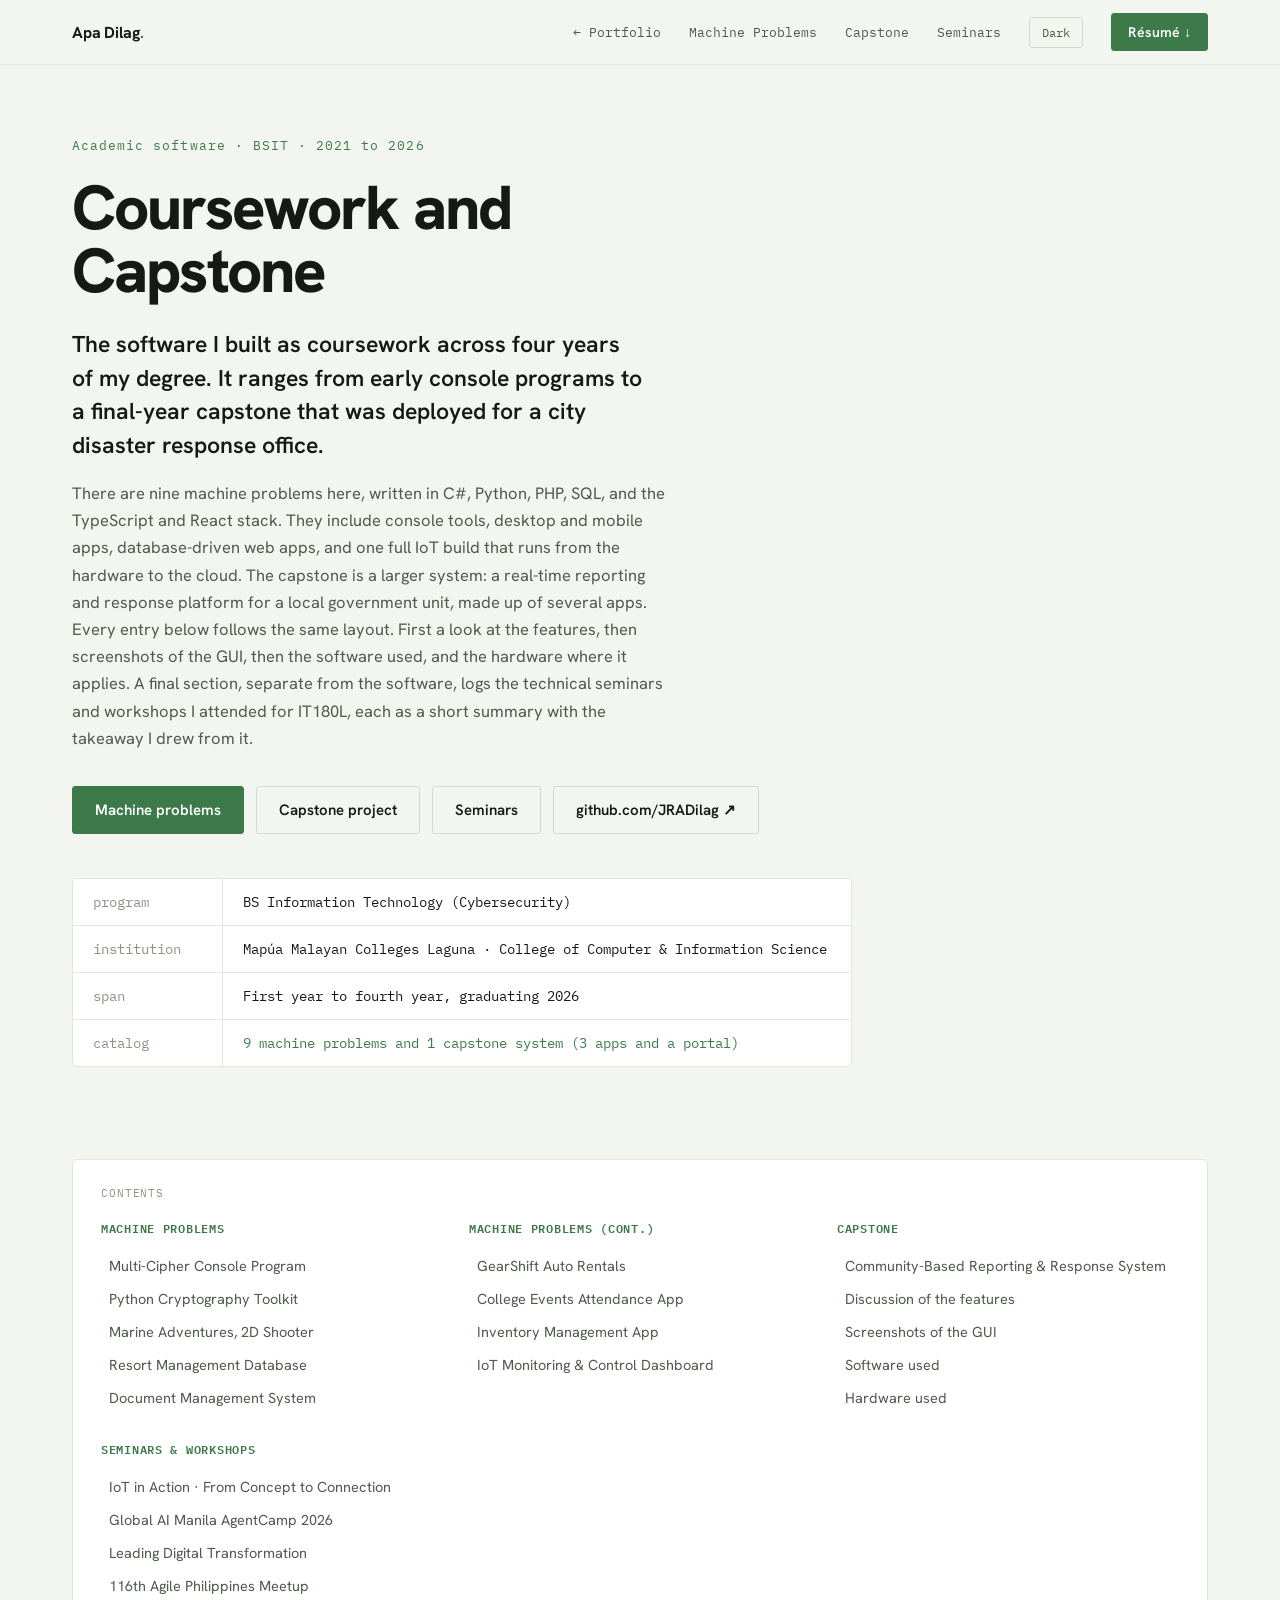
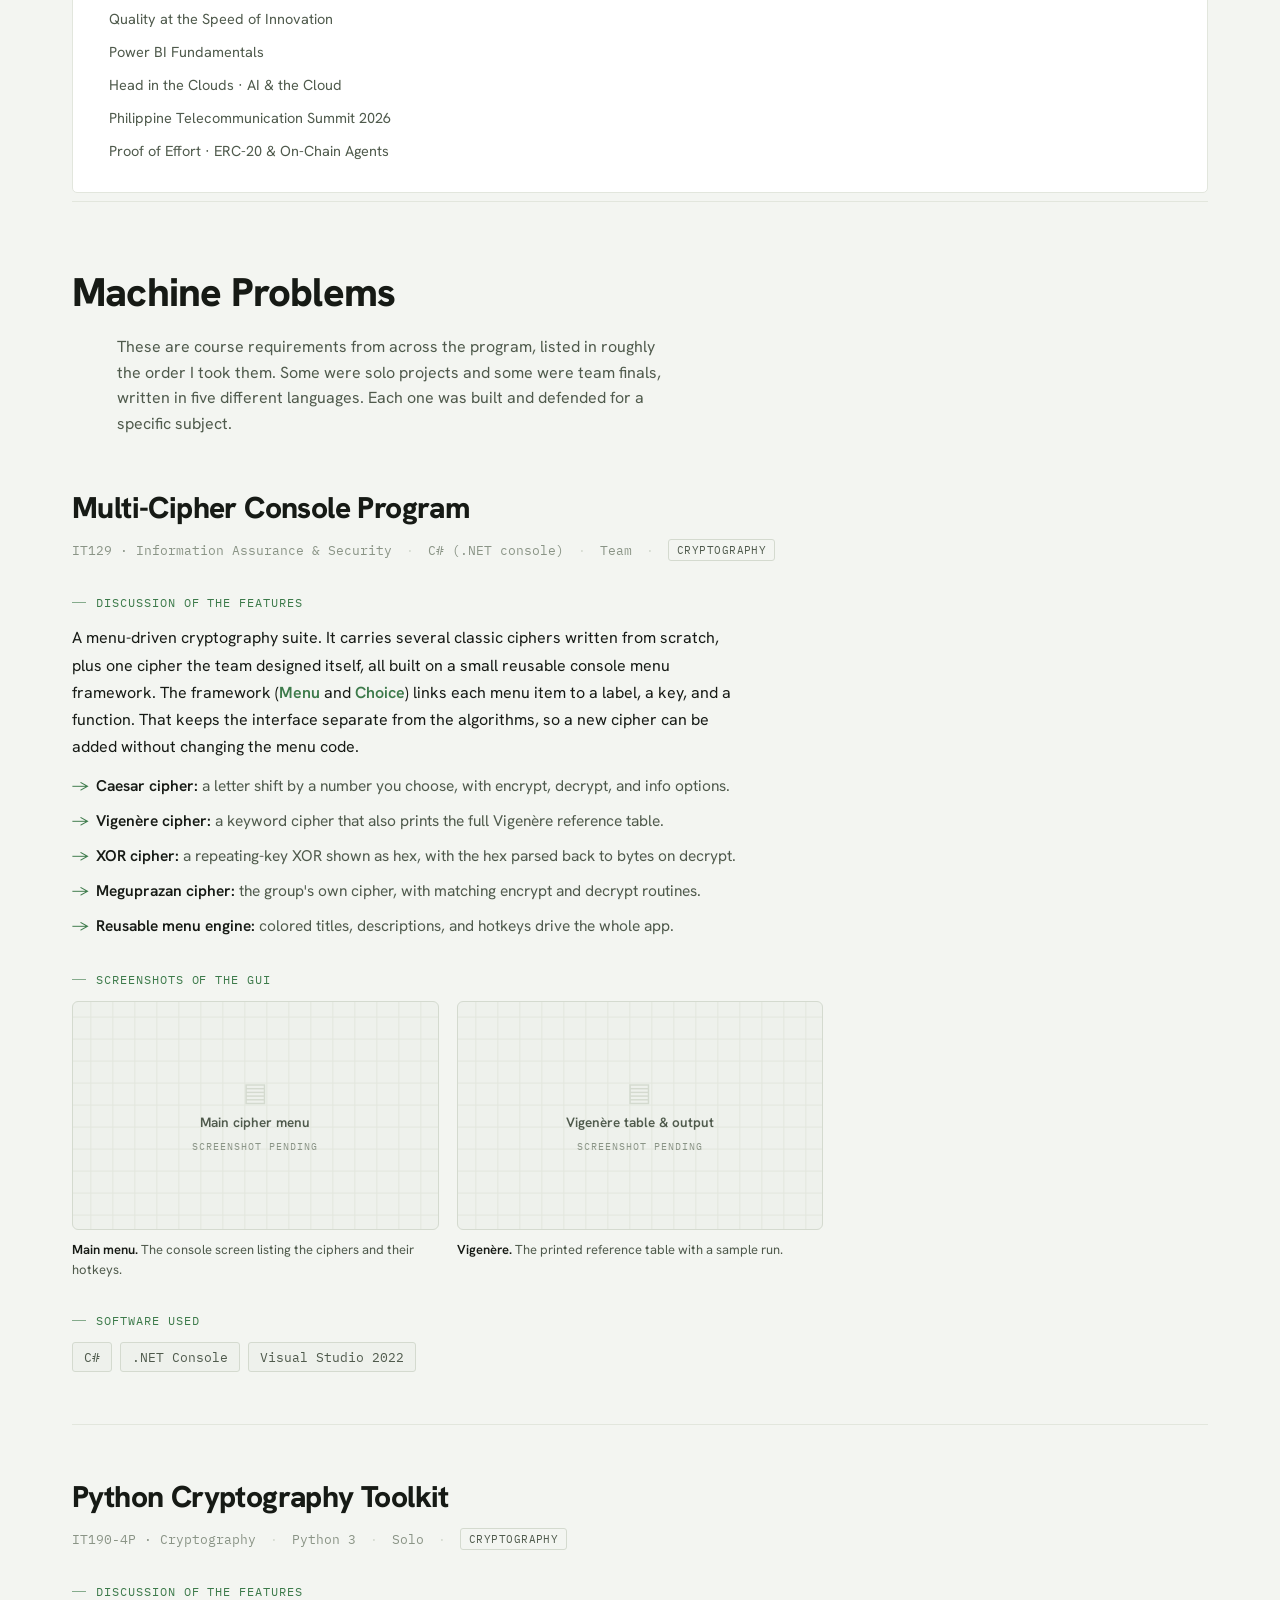
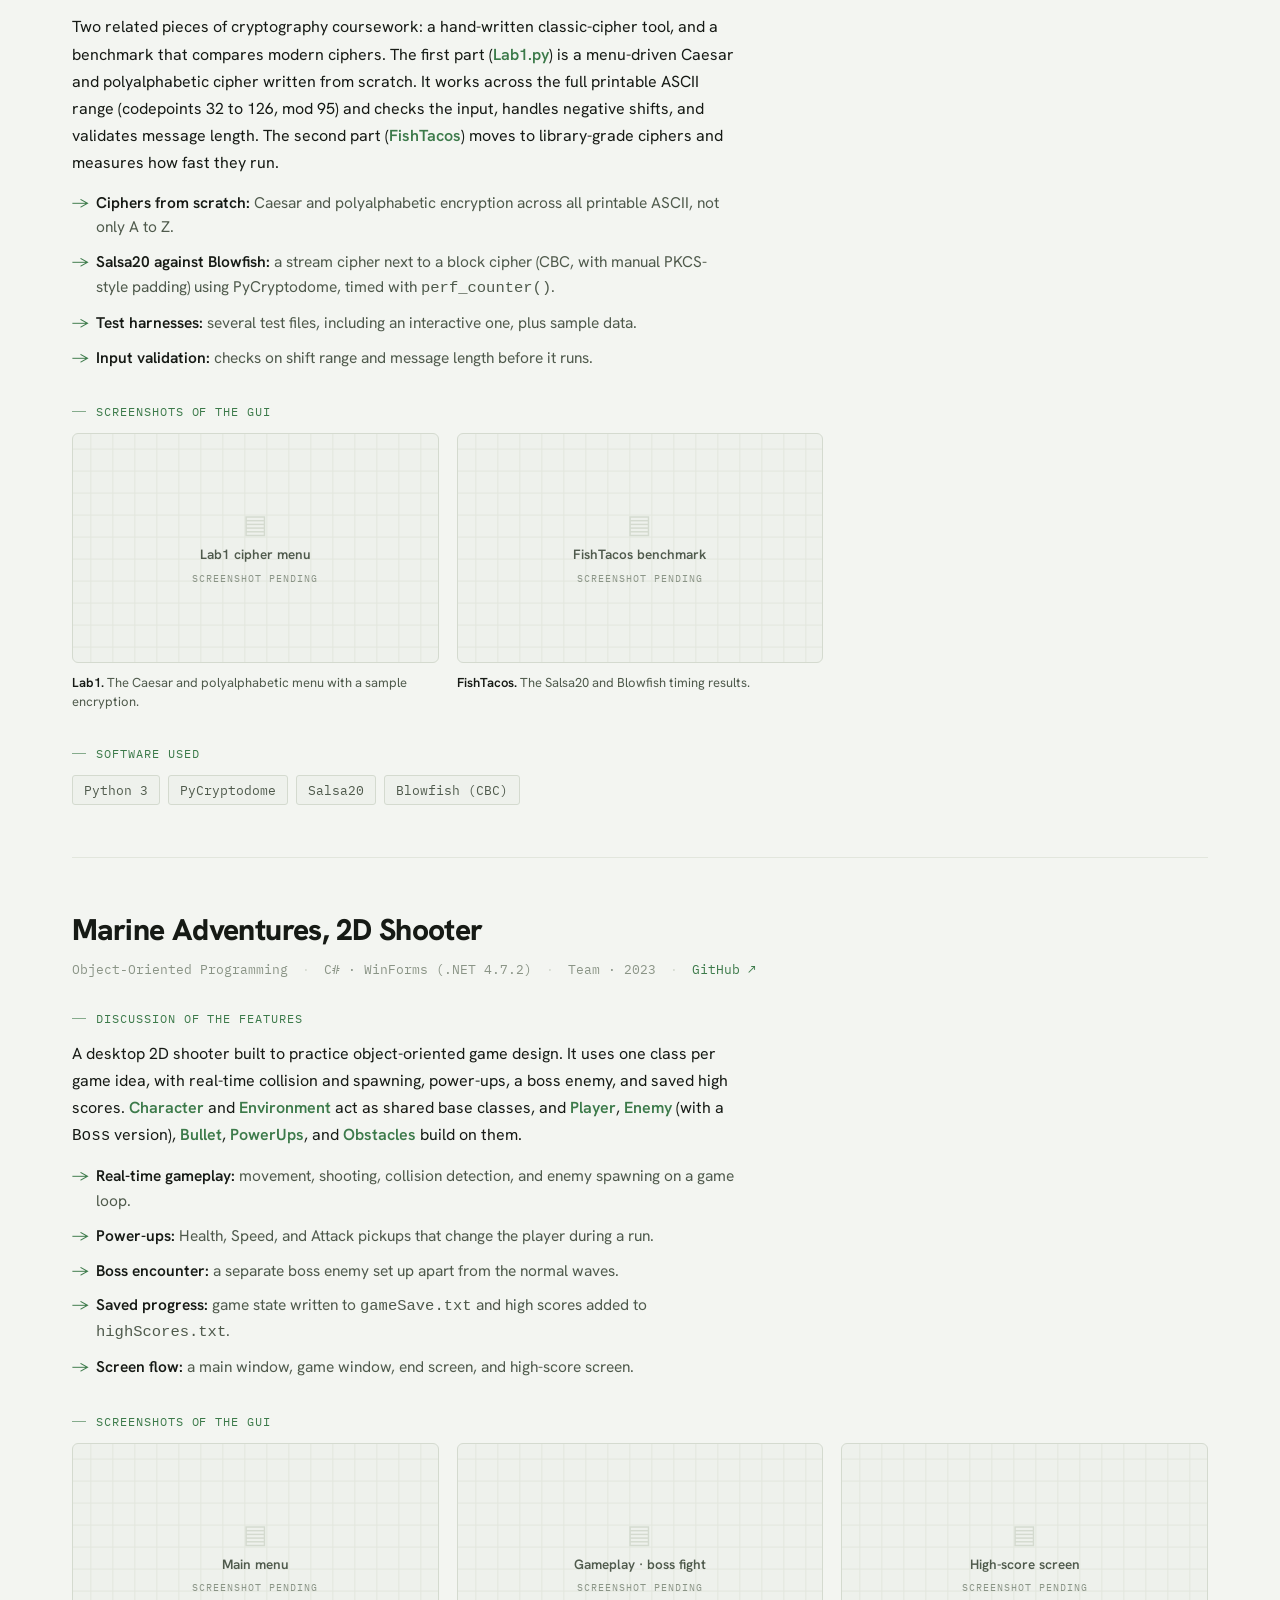
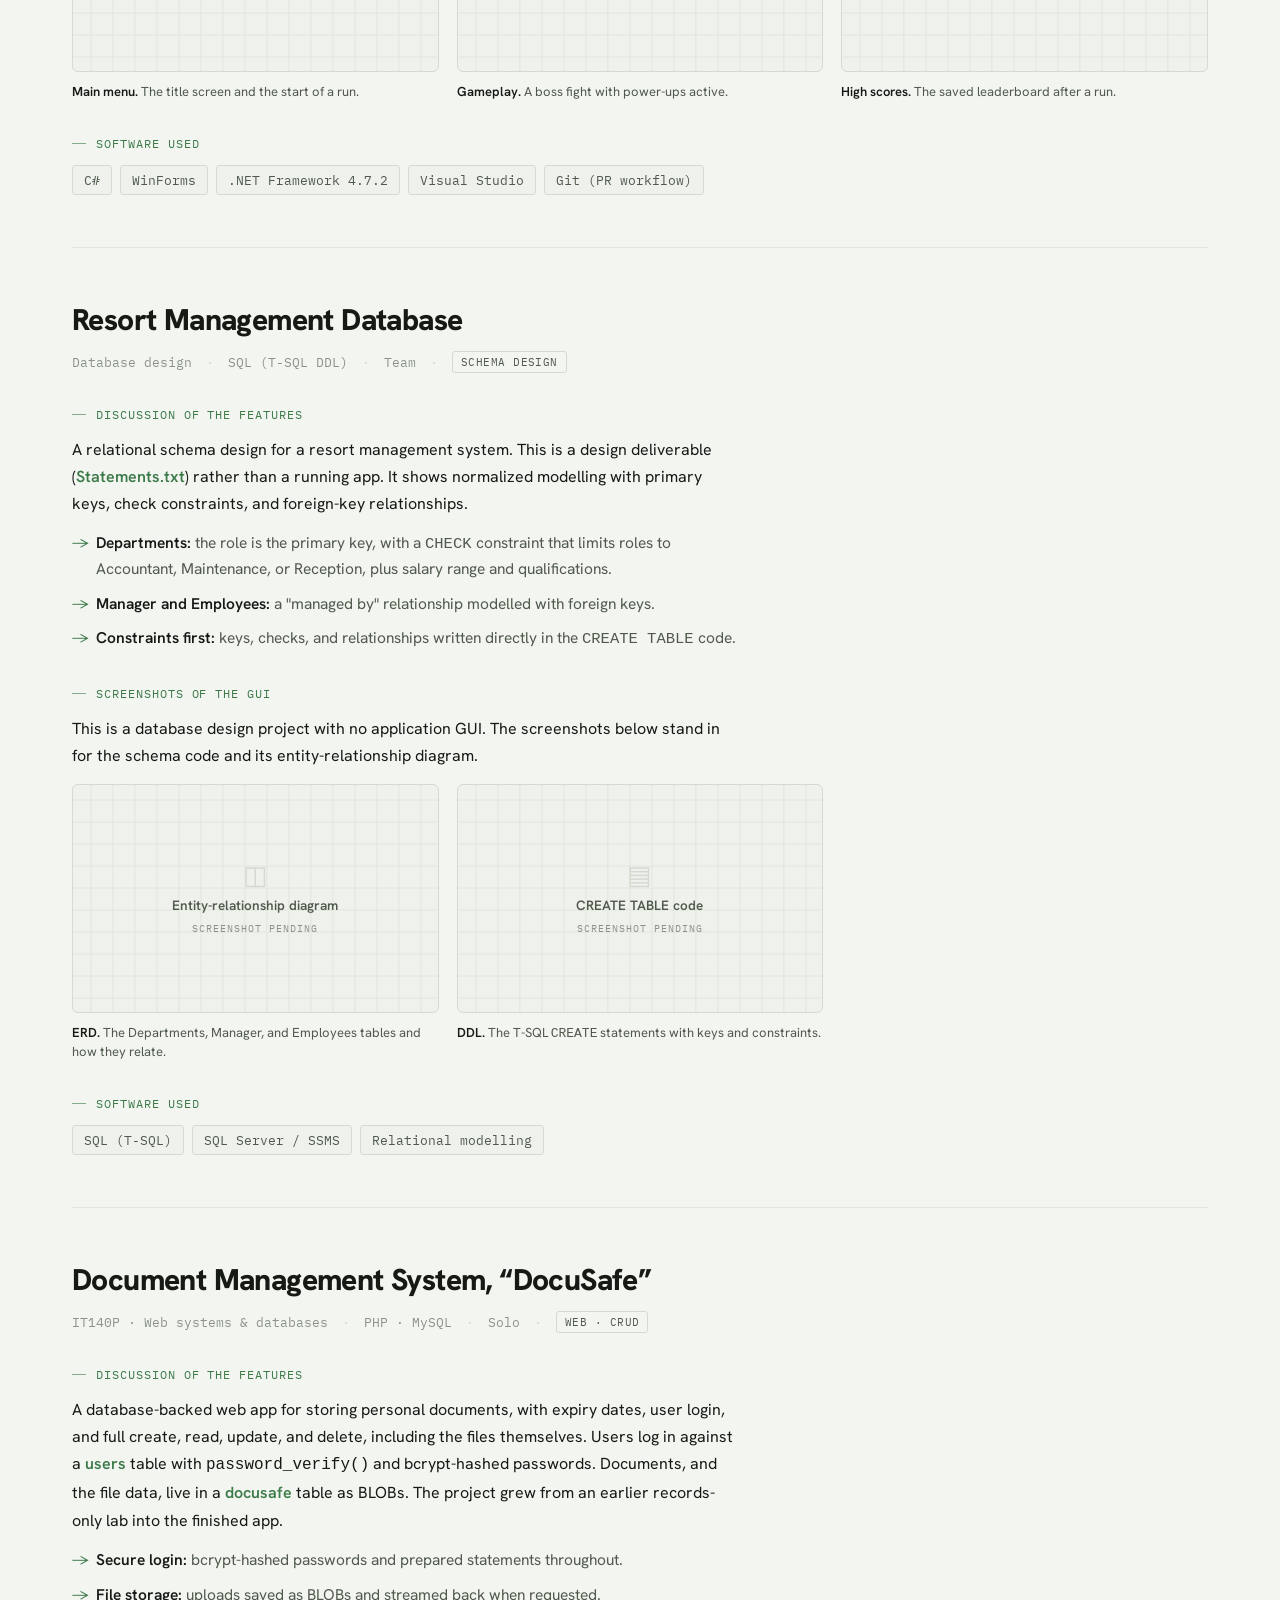
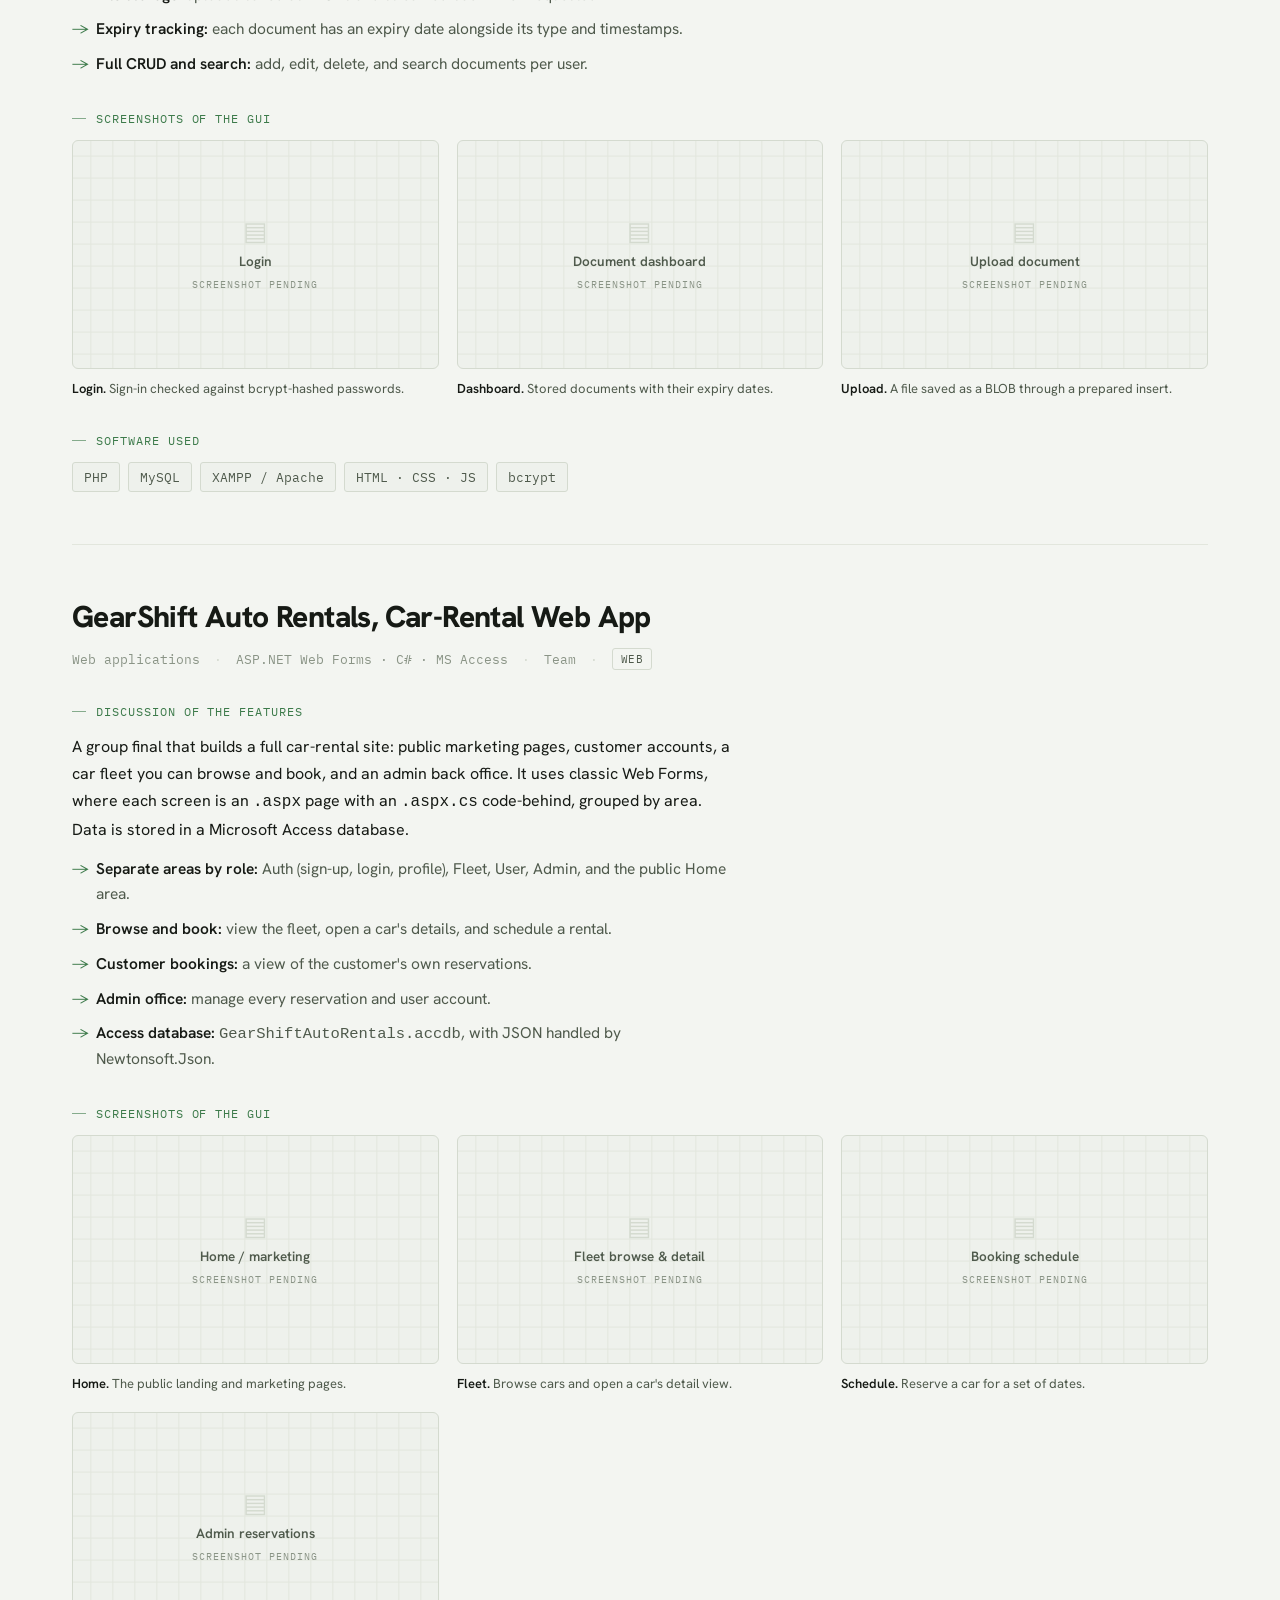
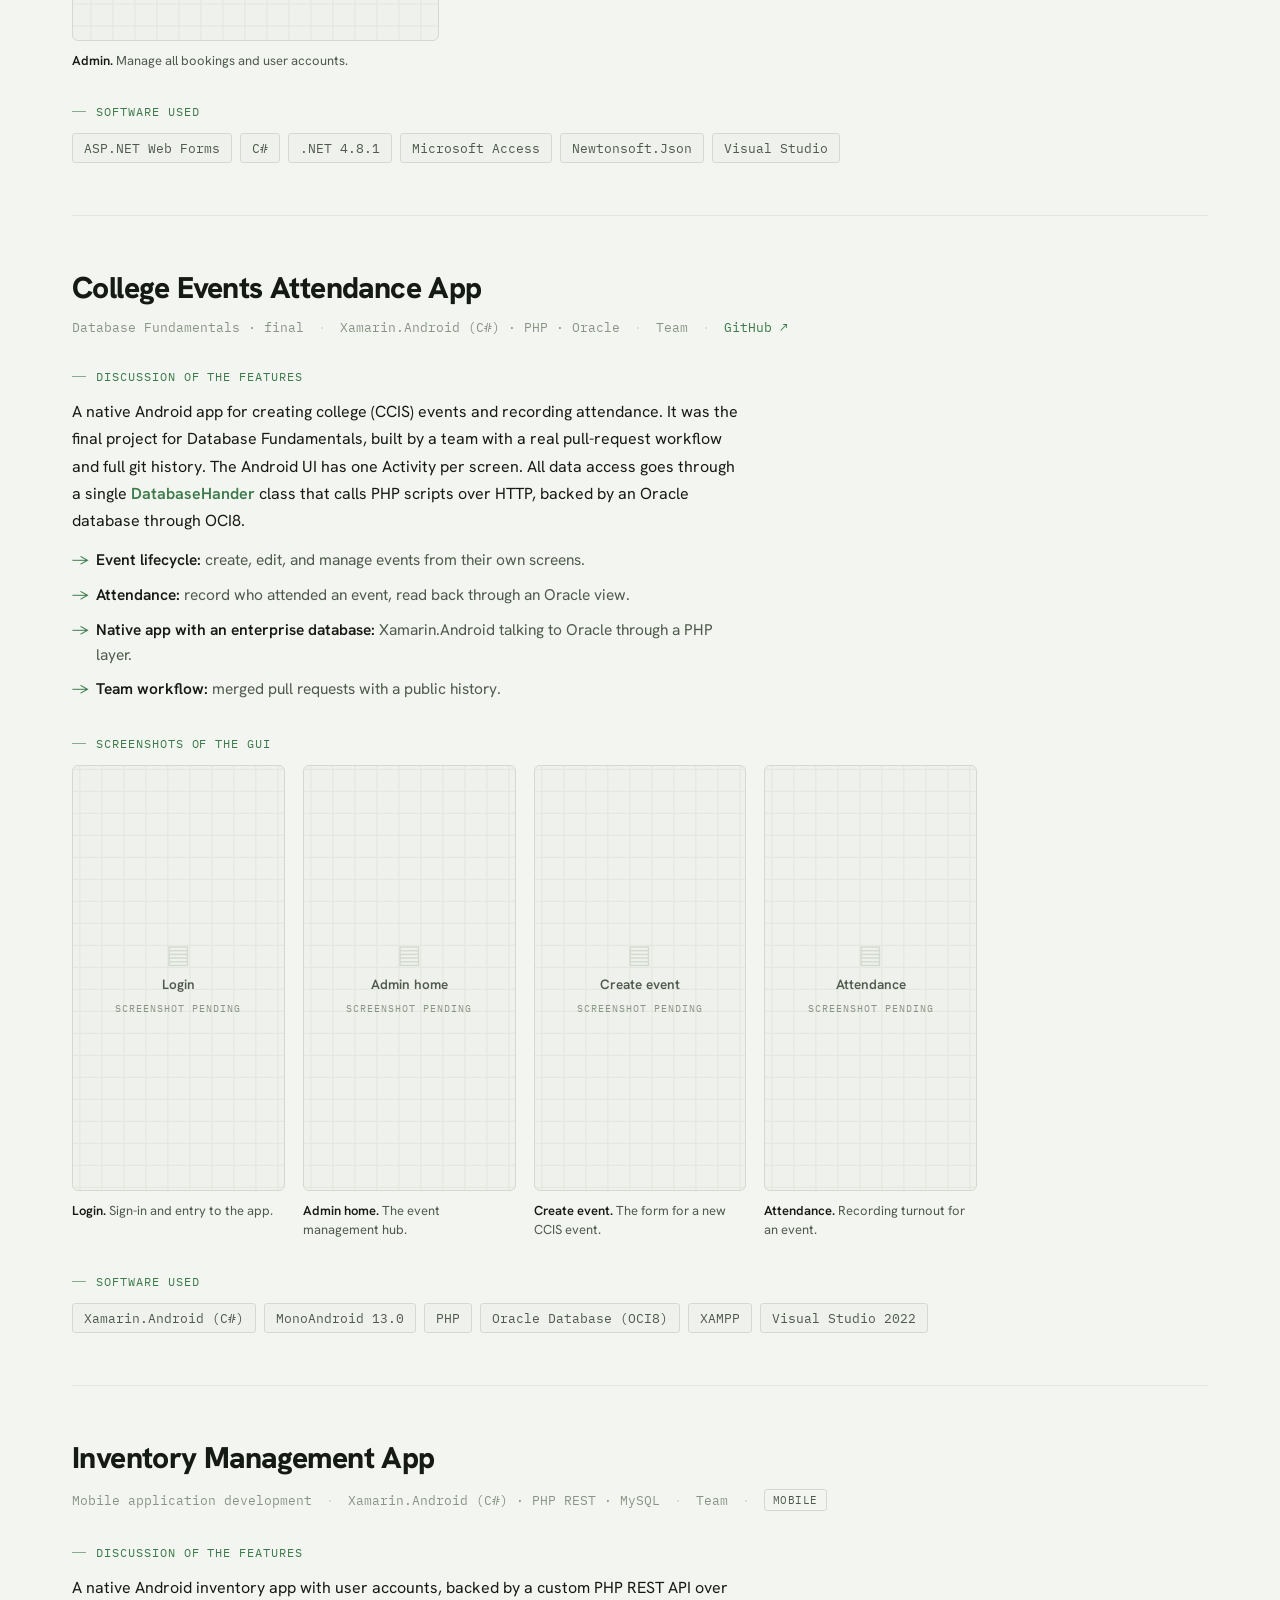
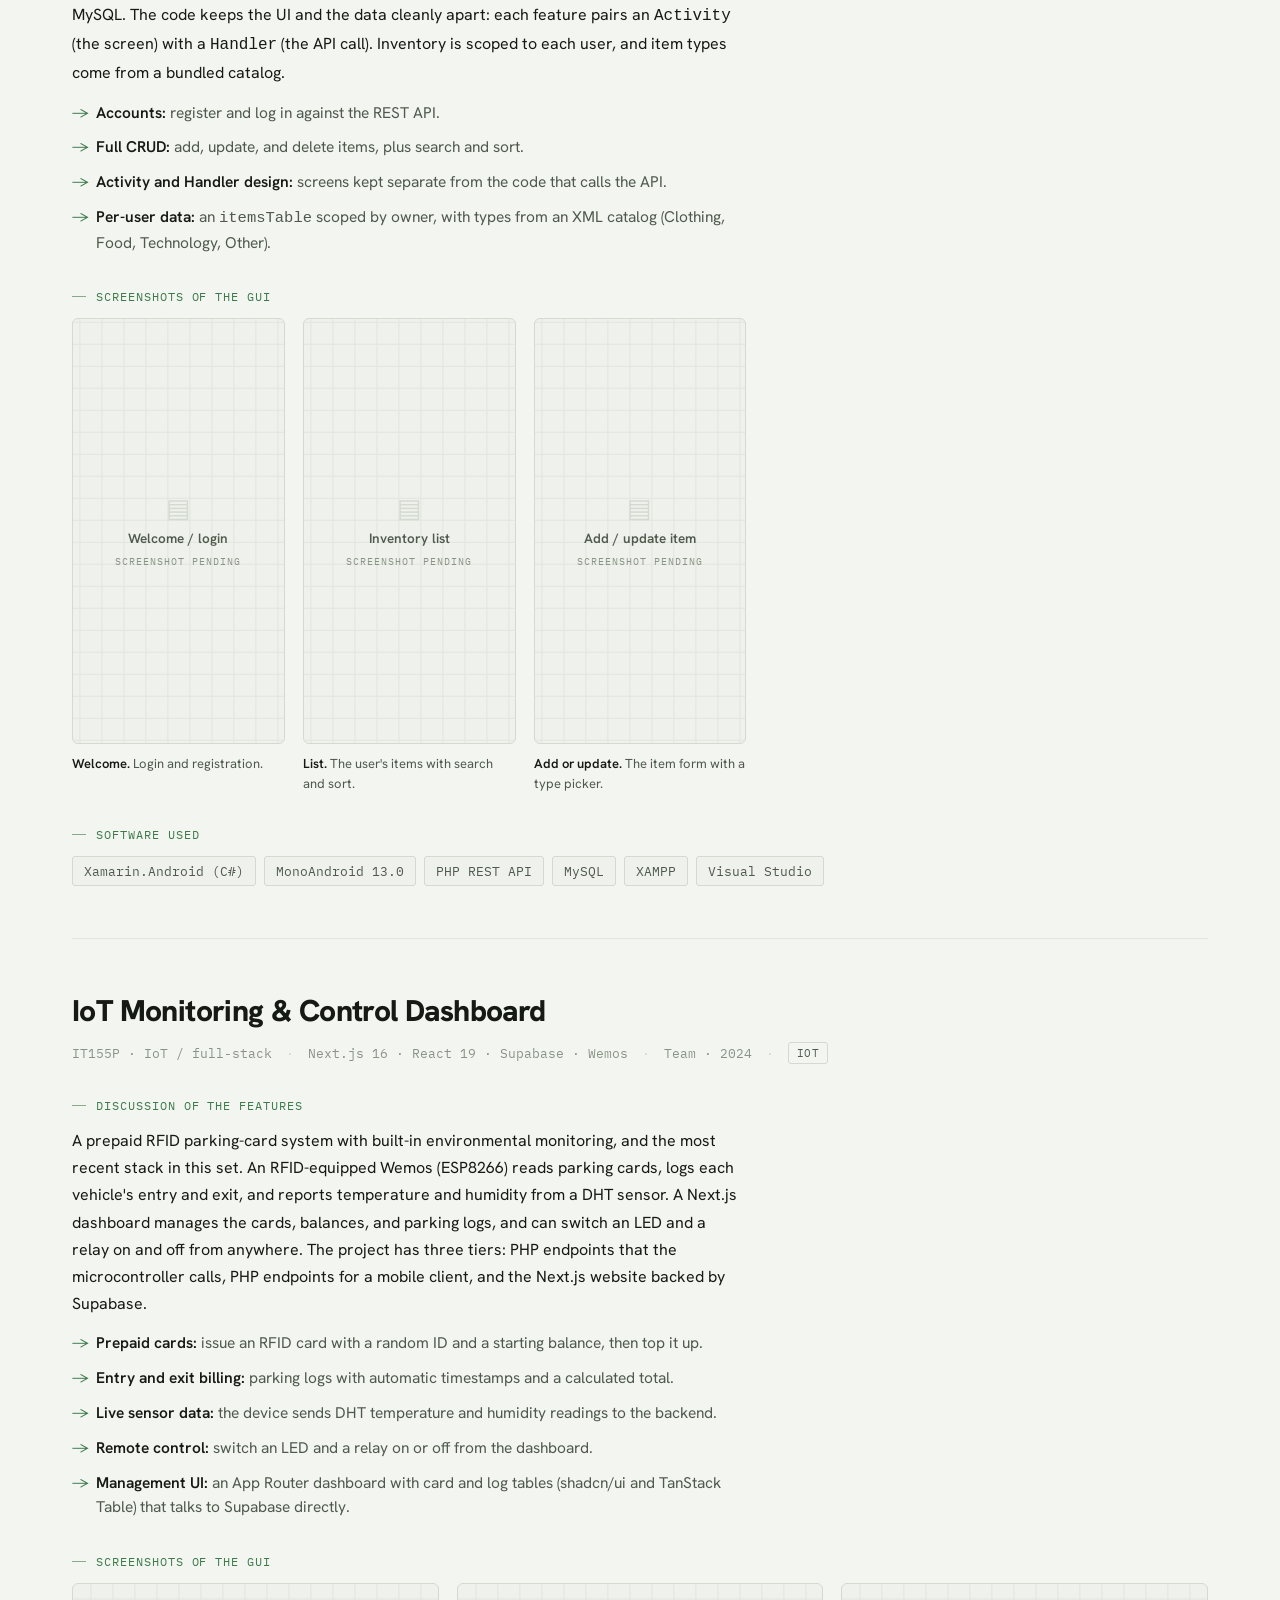
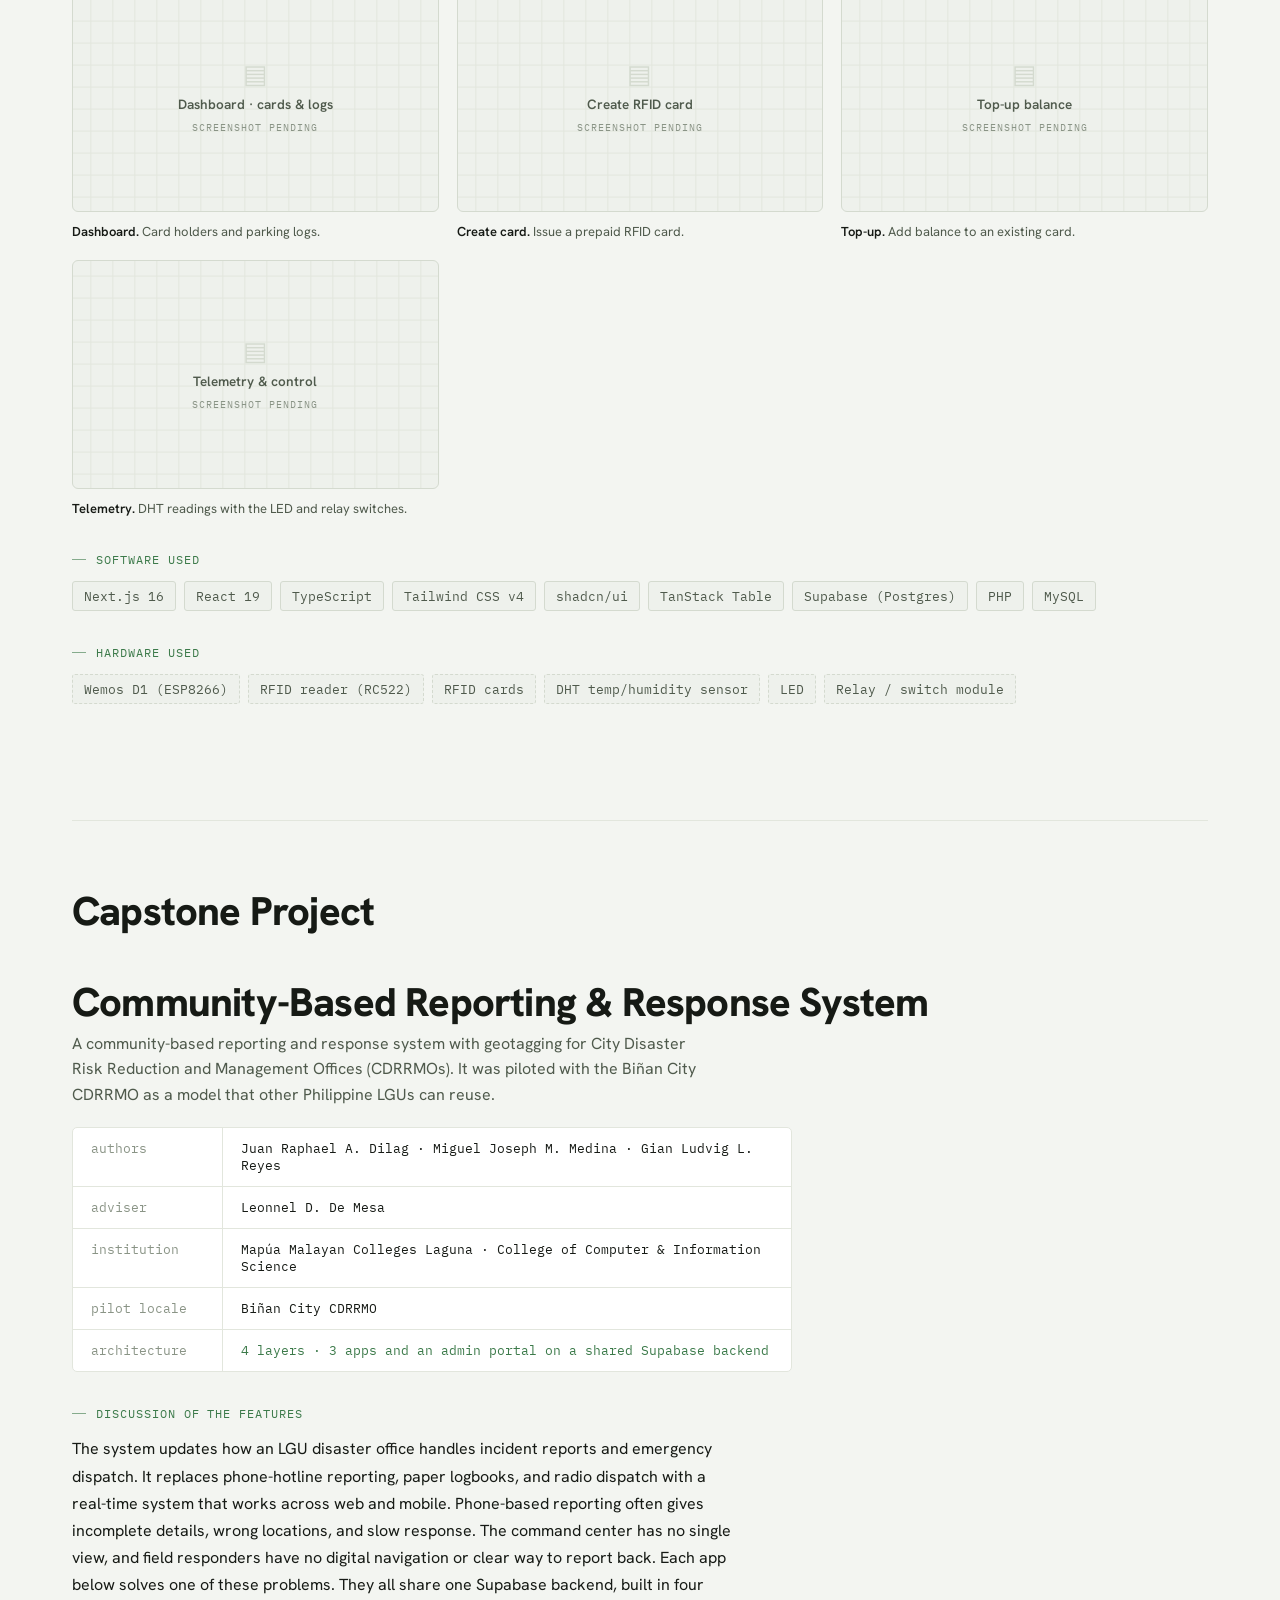
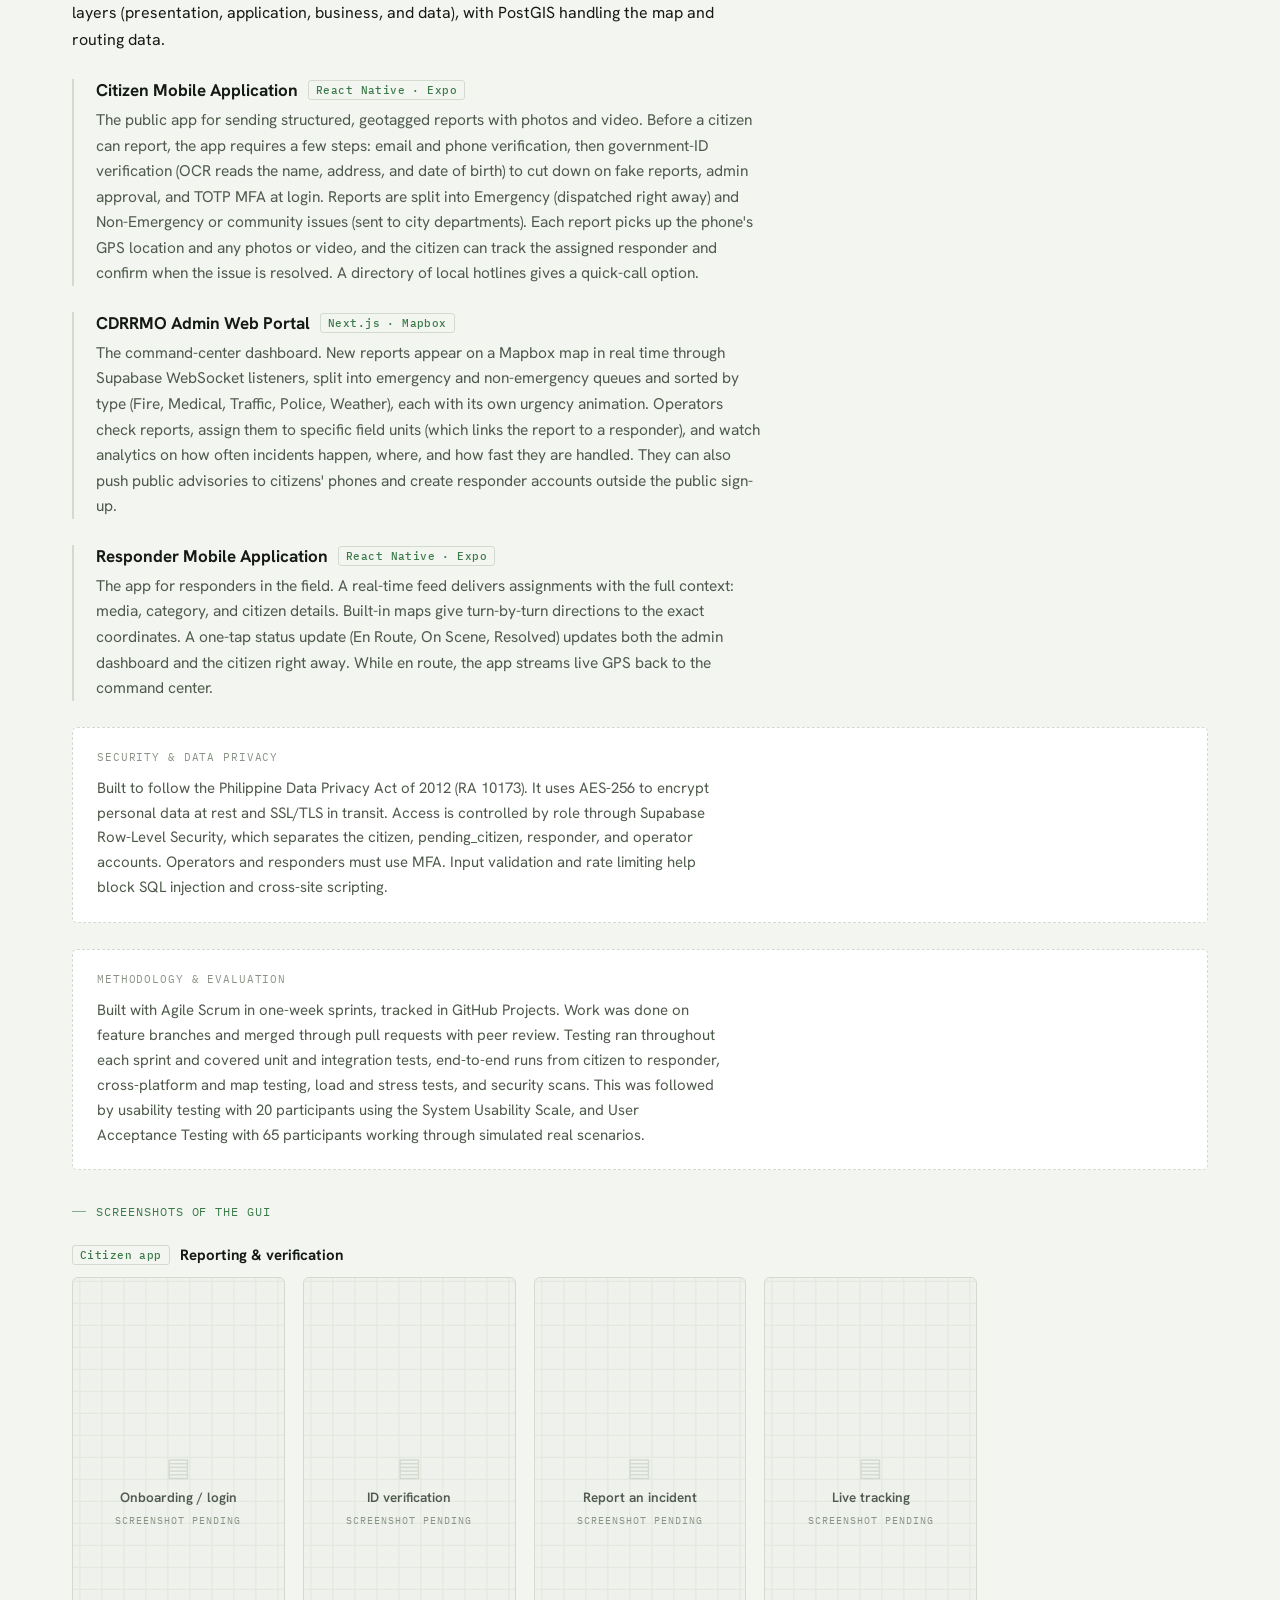
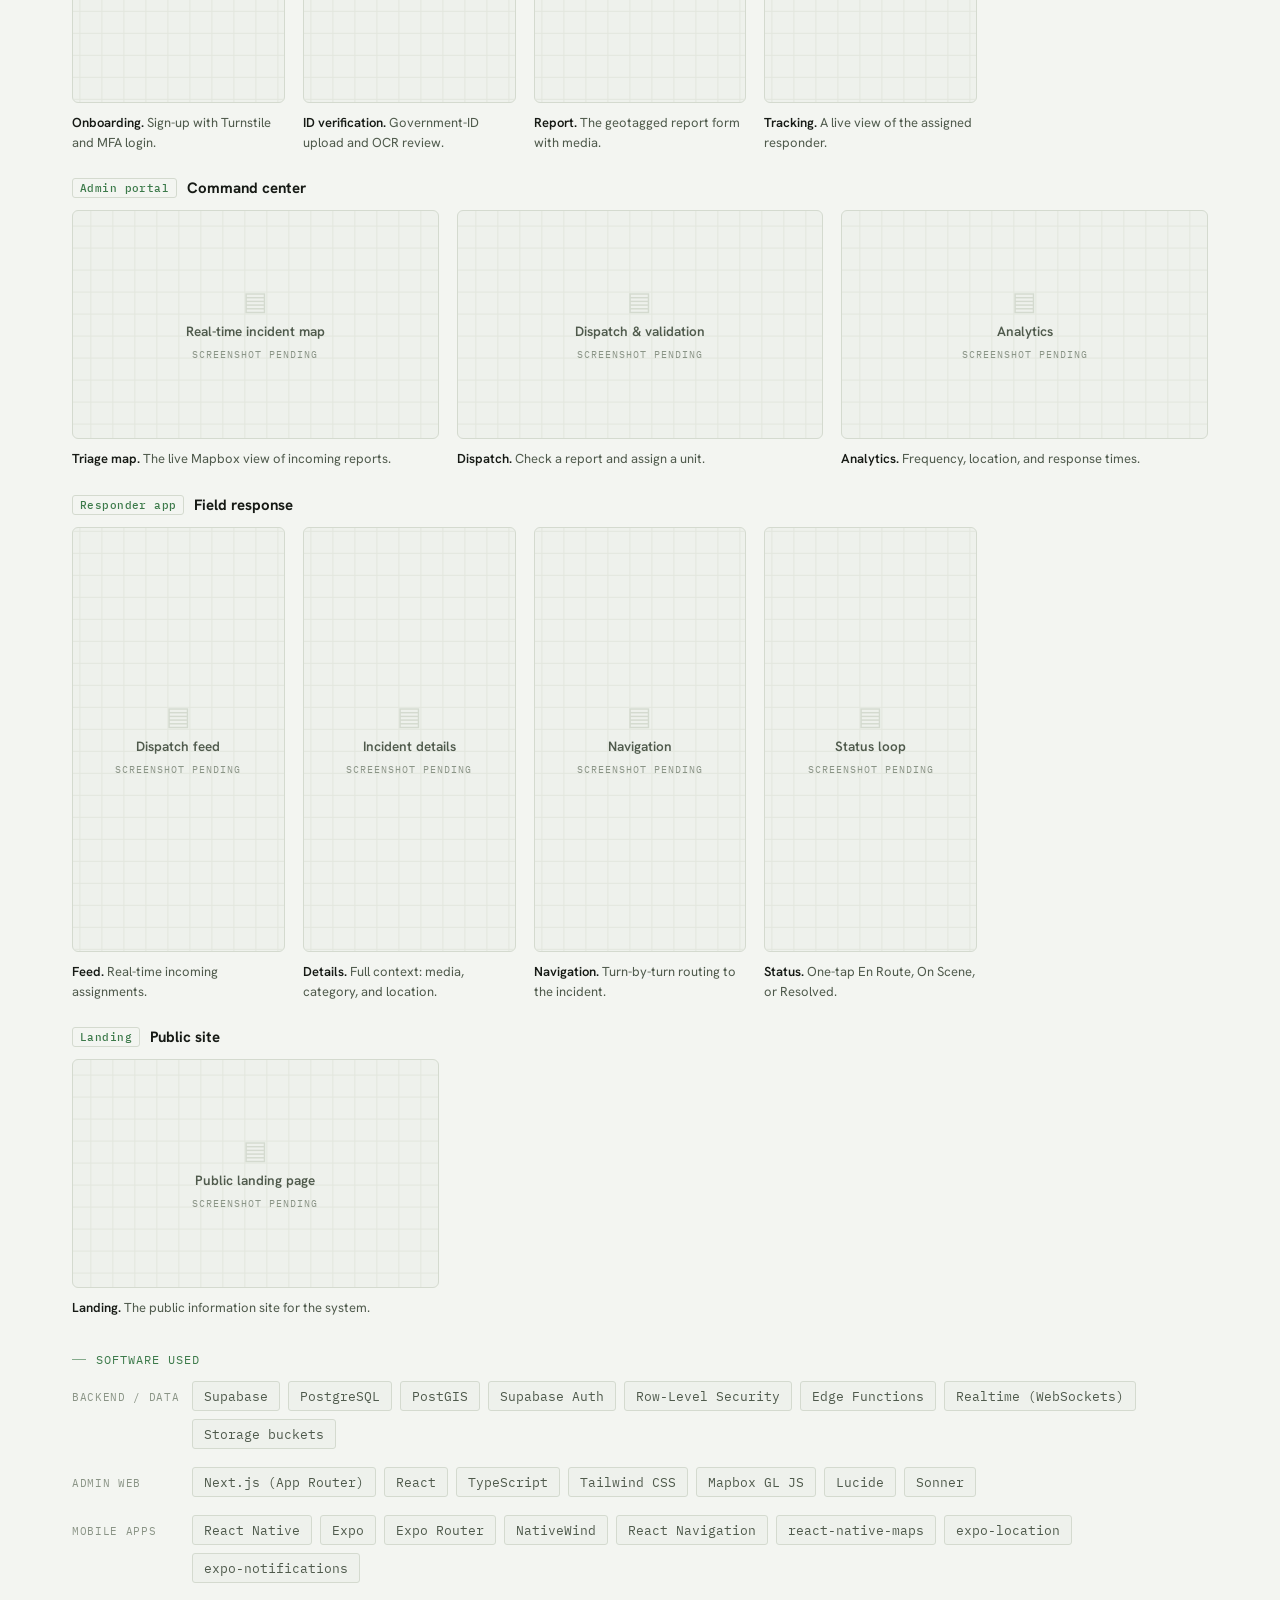
==== commit b1039b46: "adjust copy" ====
--- a/coursework.html
+++ b/coursework.html
@@ -100,46 +100,46 @@
       <div class="eyebrow">Contents</div>
       <div class="toc-groups">
         <div class="toc-group">
-          <h3>01 · Machine problems</h3>
+          <h3>Machine problems</h3>
           <ol>
-            <li><a href="#mp-cipher"><span class="n">MP-01</span> Multi-Cipher Console Program</a></li>
-            <li><a href="#mp-pycrypto"><span class="n">MP-02</span> Python Cryptography Toolkit</a></li>
-            <li><a href="#mp-marine"><span class="n">MP-03</span> Marine Adventures, 2D Shooter</a></li>
-            <li><a href="#mp-resort"><span class="n">MP-04</span> Resort Management Database</a></li>
-            <li><a href="#mp-docusafe"><span class="n">MP-05</span> Document Management System</a></li>
+            <li><a href="#mp-cipher">Multi-Cipher Console Program</a></li>
+            <li><a href="#mp-pycrypto">Python Cryptography Toolkit</a></li>
+            <li><a href="#mp-marine">Marine Adventures, 2D Shooter</a></li>
+            <li><a href="#mp-resort">Resort Management Database</a></li>
+            <li><a href="#mp-docusafe">Document Management System</a></li>
           </ol>
         </div>
         <div class="toc-group">
-          <h3>01 · Machine problems (cont.)</h3>
+          <h3>Machine problems (cont.)</h3>
           <ol>
-            <li><a href="#mp-gearshift"><span class="n">MP-06</span> GearShift Auto Rentals</a></li>
-            <li><a href="#mp-ccis"><span class="n">MP-07</span> College Events Attendance App</a></li>
-            <li><a href="#mp-inventory"><span class="n">MP-08</span> Inventory Management App</a></li>
-            <li><a href="#mp-iot"><span class="n">MP-09</span> IoT Monitoring &amp; Control Dashboard</a></li>
+            <li><a href="#mp-gearshift">GearShift Auto Rentals</a></li>
+            <li><a href="#mp-ccis">College Events Attendance App</a></li>
+            <li><a href="#mp-inventory">Inventory Management App</a></li>
+            <li><a href="#mp-iot">IoT Monitoring &amp; Control Dashboard</a></li>
           </ol>
         </div>
         <div class="toc-group">
-          <h3>02 · Capstone</h3>
+          <h3>Capstone</h3>
           <ol>
-            <li><a href="#capstone"><span class="n">CAP</span> Community-Based Reporting &amp; Response System</a></li>
-            <li><a href="#cap-discussion"><span class="n">·</span> Discussion of the features</a></li>
-            <li><a href="#cap-screens"><span class="n">·</span> Screenshots of the GUI</a></li>
-            <li><a href="#cap-software"><span class="n">·</span> Software used</a></li>
-            <li><a href="#cap-hardware"><span class="n">·</span> Hardware used</a></li>
+            <li><a href="#capstone">Community-Based Reporting &amp; Response System</a></li>
+            <li><a href="#cap-discussion">Discussion of the features</a></li>
+            <li><a href="#cap-screens">Screenshots of the GUI</a></li>
+            <li><a href="#cap-software">Software used</a></li>
+            <li><a href="#cap-hardware">Hardware used</a></li>
           </ol>
         </div>
         <div class="toc-group">
-          <h3>03 · Seminars &amp; workshops</h3>
+          <h3>Seminars &amp; workshops</h3>
           <ol>
-            <li><a href="#sem-iot"><span class="n">S-01</span> IoT in Action · From Concept to Connection</a></li>
-            <li><a href="#sem-agentcamp"><span class="n">S-02</span> Global AI Manila AgentCamp 2026</a></li>
-            <li><a href="#sem-digitaltransformation"><span class="n">S-03</span> Leading Digital Transformation</a></li>
-            <li><a href="#sem-agile"><span class="n">S-04</span> 116th Agile Philippines Meetup</a></li>
-            <li><a href="#sem-testautomation"><span class="n">S-05</span> Quality at the Speed of Innovation</a></li>
-            <li><a href="#sem-powerbi"><span class="n">S-06</span> Power BI Fundamentals</a></li>
-            <li><a href="#sem-cloud"><span class="n">S-07</span> Head in the Clouds · AI &amp; the Cloud</a></li>
-            <li><a href="#sem-telco"><span class="n">S-08</span> Philippine Telecommunication Summit 2026</a></li>
-            <li><a href="#sem-web3"><span class="n">S-09</span> Proof of Effort · ERC-20 &amp; On-Chain Agents</a></li>
+            <li><a href="#sem-iot">IoT in Action · From Concept to Connection</a></li>
+            <li><a href="#sem-agentcamp">Global AI Manila AgentCamp 2026</a></li>
+            <li><a href="#sem-digitaltransformation">Leading Digital Transformation</a></li>
+            <li><a href="#sem-agile">116th Agile Philippines Meetup</a></li>
+            <li><a href="#sem-testautomation">Quality at the Speed of Innovation</a></li>
+            <li><a href="#sem-powerbi">Power BI Fundamentals</a></li>
+            <li><a href="#sem-cloud">Head in the Clouds · AI &amp; the Cloud</a></li>
+            <li><a href="#sem-telco">Philippine Telecommunication Summit 2026</a></li>
+            <li><a href="#sem-web3">Proof of Effort · ERC-20 &amp; On-Chain Agents</a></li>
           </ol>
         </div>
       </div>
@@ -148,7 +148,6 @@
     <!-- ============ SECTION 01 · MACHINE PROBLEMS ============ -->
     <section id="machine-problems" class="section">
       <div class="section-head">
-        <span class="section-num">01</span>
         <h2>Machine Problems</h2>
       </div>
       <p class="section-lead">These are course requirements from across the program, listed in roughly the order I took them. Some were solo projects and some were team finals, written in five different languages. Each one was built and defended for a specific subject.</p>
@@ -156,7 +155,6 @@
       <!-- ---------- MP-01 : Multi-Cipher Console Program ---------- -->
       <article class="mp" id="mp-cipher">
         <div class="mp-head">
-          <span class="mp-num">MP-01</span>
           <h3>Multi-Cipher Console Program</h3>
         </div>
         <div class="mp-meta">
@@ -209,7 +207,6 @@
       <!-- ---------- MP-02 : Python Cryptography Toolkit ---------- -->
       <article class="mp" id="mp-pycrypto">
         <div class="mp-head">
-          <span class="mp-num">MP-02</span>
           <h3>Python Cryptography Toolkit</h3>
         </div>
         <div class="mp-meta">
@@ -261,7 +258,6 @@
       <!-- ---------- MP-03 : Marine Adventures ---------- -->
       <article class="mp" id="mp-marine">
         <div class="mp-head">
-          <span class="mp-num">MP-03</span>
           <h3>Marine Adventures, 2D Shooter</h3>
         </div>
         <div class="mp-meta">
@@ -321,7 +317,6 @@
       <!-- ---------- MP-04 : Resort Management Database ---------- -->
       <article class="mp" id="mp-resort">
         <div class="mp-head">
-          <span class="mp-num">MP-04</span>
           <h3>Resort Management Database</h3>
         </div>
         <div class="mp-meta">
@@ -373,7 +368,6 @@
       <!-- ---------- MP-05 : Document Management System ---------- -->
       <article class="mp" id="mp-docusafe">
         <div class="mp-head">
-          <span class="mp-num">MP-05</span>
           <h3>Document Management System, “DocuSafe”</h3>
         </div>
         <div class="mp-meta">
@@ -432,7 +426,6 @@
       <!-- ---------- MP-06 : GearShift Auto Rentals ---------- -->
       <article class="mp" id="mp-gearshift">
         <div class="mp-head">
-          <span class="mp-num">MP-06</span>
           <h3>GearShift Auto Rentals, Car-Rental Web App</h3>
         </div>
         <div class="mp-meta">
@@ -499,7 +492,6 @@
       <!-- ---------- MP-07 : College Events Attendance App ---------- -->
       <article class="mp" id="mp-ccis">
         <div class="mp-head">
-          <span class="mp-num">MP-07</span>
           <h3>College Events Attendance App</h3>
         </div>
         <div class="mp-meta">
@@ -565,7 +557,6 @@
       <!-- ---------- MP-08 : Inventory Management App ---------- -->
       <article class="mp" id="mp-inventory">
         <div class="mp-head">
-          <span class="mp-num">MP-08</span>
           <h3>Inventory Management App</h3>
         </div>
         <div class="mp-meta">
@@ -624,7 +615,6 @@
       <!-- ---------- MP-09 : IoT Monitoring & Control Dashboard ---------- -->
       <article class="mp" id="mp-iot">
         <div class="mp-head">
-          <span class="mp-num">MP-09</span>
           <h3>IoT Monitoring &amp; Control Dashboard</h3>
         </div>
         <div class="mp-meta">
@@ -699,7 +689,6 @@
     <!-- ============ SECTION 02 · CAPSTONE ============ -->
     <section id="capstone" class="section">
       <div class="section-head">
-        <span class="section-num">02</span>
         <h2>Capstone Project</h2>
       </div>
 
@@ -902,7 +891,6 @@
     <!-- ============ SECTION 03 · SEMINARS & WORKSHOPS ============ -->
     <section id="seminars" class="section">
       <div class="section-head">
-        <span class="section-num">03</span>
         <h2>Seminars &amp; Workshops</h2>
       </div>
       <p class="section-lead">Nine technical seminars and workshops I attended for IT180L across my final year, ordered by how close they sit to the work I actually care about. Each entry is a short summary of what it covered and the takeaway I drew from it.</p>
@@ -941,113 +929,106 @@
           <p class="sem-take"><b>Takeaway.</b> The real skill on show was not the framework but reading error logs and fixing configs under time pressure. Debugging a broken setup quickly matters more than knowing the theory cold.</p>
         </article>
 
-        <!-- ---------- S-03 : Leading Digital Transformation ---------- -->
+        <!-- ---------- Leading Digital Transformation ---------- -->
         <article class="sem" id="sem-digitaltransformation">
+          <div class="sem-eyebrow">Trust &amp; security</div>
           <div class="mp-head">
-            <span class="mp-num">S-03</span>
             <h3>Leading Digital Transformation</h3>
           </div>
           <div class="mp-meta">
             <span>JC Principe · CITO / CISO / DPO</span><span class="dot">·</span>
             <span>Jun 3, 2026</span><span class="dot">·</span>
-            <span>Industry lecture</span><span class="dot">·</span>
-            <span class="mp-tag">Trust &amp; security</span>
+            <span>Industry lecture</span>
           </div>
           <p class="sem-body">A C-level view of putting cloud, big data, AI, and IoT to work inside real business processes, with examples across banking, healthcare, retail, and agriculture, and a frank look at legacy systems and data privacy. The parts on protecting sensitive personal data in banking and healthcare landed as a genuine wake-up call.</p>
           <p class="sem-take"><b>Takeaway.</b> Technology does not change things on its own; people using it do. The job is aligning a technical solution with the actual community or business problem, which is exactly what my Biñan City capstone is trying to do.</p>
         </article>
 
-        <!-- ---------- S-04 : 116th Agile Philippines Meetup ---------- -->
+        <!-- ---------- 116th Agile Philippines Meetup ---------- -->
         <article class="sem" id="sem-agile">
+          <div class="sem-eyebrow">Agile &amp; delivery</div>
           <div class="mp-head">
-            <span class="mp-num">S-04</span>
             <h3>116th Agile Philippines Meetup</h3>
           </div>
           <div class="mp-meta">
             <span>Agile Philippines · Brillantes &amp; Escañan</span><span class="dot">·</span>
             <span>Feb 20, 2026</span><span class="dot">·</span>
-            <span>Community meetup</span><span class="dot">·</span>
-            <span class="mp-tag">Agile &amp; delivery</span>
+            <span>Community meetup</span>
           </div>
           <p class="sem-body">The 116th run of the long-running Agile Philippines meetup, held at GCash's BGC office. A community night for Agile practitioners, from Scrum Masters and developers to project managers and students, to swap notes on how teams actually run software delivery day to day rather than how the framework says they should.</p>
           <!-- draft takeaway from event content and BA/capstone context; confirm or replace -->
           <p class="sem-take"><b>Takeaway.</b> Hearing working Scrum Masters and project managers talk through where Agile bends under real deadlines was more useful than any by-the-book version of it. It maps straight onto how I work as a business analyst between users and engineers, and onto how my capstone team ran its sprints.</p>
         </article>
 
-        <!-- ---------- S-05 : Quality at the Speed of Innovation ---------- -->
+        <!-- ---------- Quality at the Speed of Innovation ---------- -->
         <article class="sem" id="sem-testautomation">
+          <div class="sem-eyebrow">QA &amp; testing</div>
           <div class="mp-head">
-            <span class="mp-num">S-05</span>
             <h3>Quality at the Speed of Innovation</h3>
           </div>
           <div class="mp-meta">
             <span>Tricentis / AIDT · Elbert Guintivano</span><span class="dot">·</span>
             <span>Mar 13, 2026</span><span class="dot">·</span>
-            <span>Lecture</span><span class="dot">·</span>
-            <span class="mp-tag">QA &amp; testing</span>
+            <span>Lecture</span>
           </div>
           <p class="sem-body">A session on continuous testing and how AI-augmented platforms automate end-to-end testing to manage risk and speed up enterprise releases. It made the case that shipping code fast is worthless if the code is broken or insecure.</p>
           <p class="sem-take"><b>Takeaway.</b> I came away wary of fully closed-loop automation, where one AI writes the code and another tests it. Human verification is still the anchor of real quality assurance.</p>
         </article>
 
-        <!-- ---------- S-06 : Power BI Fundamentals ---------- -->
+        <!-- ---------- Power BI Fundamentals ---------- -->
         <article class="sem" id="sem-powerbi">
+          <div class="sem-eyebrow">Data &amp; visualization</div>
           <div class="mp-head">
-            <span class="mp-num">S-06</span>
             <h3>Power BI Fundamentals</h3>
           </div>
           <div class="mp-meta">
             <span>Florante Sangrenes · PUP</span><span class="dot">·</span>
-            <span>Hands-on data lab</span><span class="dot">·</span>
-            <span class="mp-tag">Data &amp; visualization</span>
+            <span>Hands-on data lab</span>
           </div>
           <p class="sem-body">A hands-on lab on business intelligence: importing and cleaning messy data with Power Query, building relational star-schema models, writing basic DAX, and assembling interactive dashboards that tell a data story. When the desktop app would not run on my Linux laptop, I switched to the web version and kept up.</p>
           <p class="sem-take"><b>Takeaway.</b> Generating incident data is pointless unless someone can see it. The lab gave me concrete ideas for the capstone, like heat maps and response-time tracking that local officials can read at a glance.</p>
         </article>
 
-        <!-- ---------- S-07 : Head in the Clouds ---------- -->
+        <!-- ---------- Head in the Clouds ---------- -->
         <article class="sem" id="sem-cloud">
+          <div class="sem-eyebrow">AI &amp; cloud</div>
           <div class="mp-head">
-            <span class="mp-num">S-07</span>
             <h3>Head in the Clouds · How AI Transforms Cloud Computing</h3>
           </div>
           <div class="mp-meta">
             <span>Mapúa MCL CCIS Student Council · Bryl Kezter Lim</span><span class="dot">·</span>
             <span>Jul 4, 2026</span><span class="dot">·</span>
-            <span>Seminar &amp; Q&amp;A</span><span class="dot">·</span>
-            <span class="mp-tag">AI &amp; cloud</span>
+            <span>Seminar &amp; Q&amp;A</span>
           </div>
           <p class="sem-body">A seminar built on the premise that every AI breakthrough rests on a cloud foundation, working through how AI is reshaping cloud technologies, how those technologies power modern applications, and where the openings are for the next wave of tech professionals. The speaker's own track record, from shipping consumer apps to running a large developer community, kept it grounded in practice.</p>
           <p class="sem-take"><b>Takeaway.</b> AI is a powerful tool when it is used well: not leaned on to replace what you can already do, but used to amplify it. Over-reliance is the failure mode; amplification is the point.</p>
         </article>
 
-        <!-- ---------- S-08 : Philippine Telecommunication Summit ---------- -->
+        <!-- ---------- Philippine Telecommunication Summit ---------- -->
         <article class="sem" id="sem-telco">
+          <div class="sem-eyebrow">Infrastructure &amp; connectivity</div>
           <div class="mp-head">
-            <span class="mp-num">S-08</span>
             <h3>Philippine Telecommunication Summit 2026</h3>
           </div>
           <div class="mp-meta">
             <span>DICT</span><span class="dot">·</span>
             <span>Feb 5, 2026</span><span class="dot">·</span>
-            <span>Panels &amp; industry Q&amp;A</span><span class="dot">·</span>
-            <span class="mp-tag">Infrastructure &amp; connectivity</span>
+            <span>Panels &amp; industry Q&amp;A</span>
           </div>
           <p class="sem-body">A summit on the future of Philippine connectivity: 5G expansion, fiber deployment, digital infrastructure, and legislation like the Konektadong Pinoy Act and the National Digital Connectivity Plan. The throughline for me was that even good code depends on physical network infrastructure actually reaching the user.</p>
           <p class="sem-take"><b>Takeaway.</b> It exposed a real weakness in my capstone's assumption of stable 5G or WiFi. It pushed me to design for offline fallbacks, like standard phone routing, in areas with poor connectivity.</p>
         </article>
 
-        <!-- ---------- S-09 : Proof of Effort ---------- -->
+        <!-- ---------- Proof of Effort ---------- -->
         <article class="sem" id="sem-web3">
+          <div class="sem-eyebrow">Trust &amp; security</div>
           <div class="mp-head">
-            <span class="mp-num">S-09</span>
             <h3>Proof of Effort · ERC-20 &amp; On-Chain AI Agents</h3>
           </div>
           <div class="mp-meta">
             <span>Danielle Meer</span><span class="dot">·</span>
             <span>Mar 14, 2026</span><span class="dot">·</span>
-            <span>Lecture &amp; gamified lab</span><span class="dot">·</span>
-            <span class="mp-tag">Trust &amp; security</span>
+            <span>Lecture &amp; gamified lab</span>
           </div>
           <p class="sem-body">An introduction to Web3, blockchain architecture, and decentralized finance, with a gamified platform where we interacted with smart contracts, pulled testnet tokens from a faucet, and saw how ERC-20 tokens work. It set a decentralized, immutable-ledger model of trust against the centralized relational databases I am used to.</p>
           <p class="sem-take"><b>Takeaway.</b> A humbling reminder of how wide this field is and how much continuous learning it takes. A tamper-proof public ledger is a genuinely interesting design option for securing public-sector data.</p>
--- a/coursework.css
+++ b/coursework.css
@@ -199,6 +199,11 @@
 .sem { padding: 32px 0; border-top: 1px solid var(--line); }
 .sem:first-child { border-top: none; padding-top: 8px; }
 .sem .mp-head h3 { font-size: clamp(19px, 2.4vw, 24px); font-weight: 700; }
+.sem-eyebrow {
+  font-family: 'IBM Plex Mono', monospace; font-size: 11px; letter-spacing: 0.09em;
+  text-transform: uppercase; color: var(--accent); margin: 0 0 10px;
+}
+.sem-win { color: var(--accent); font-weight: 600; }
 .sem-body { font-size: 15.5px; line-height: 1.7; color: var(--muted); margin: 16px 0 0; max-width: 76ch; }
 .sem-take {
   margin: 14px 0 0; padding: 2px 0 2px 16px; border-left: 2px solid var(--accent);
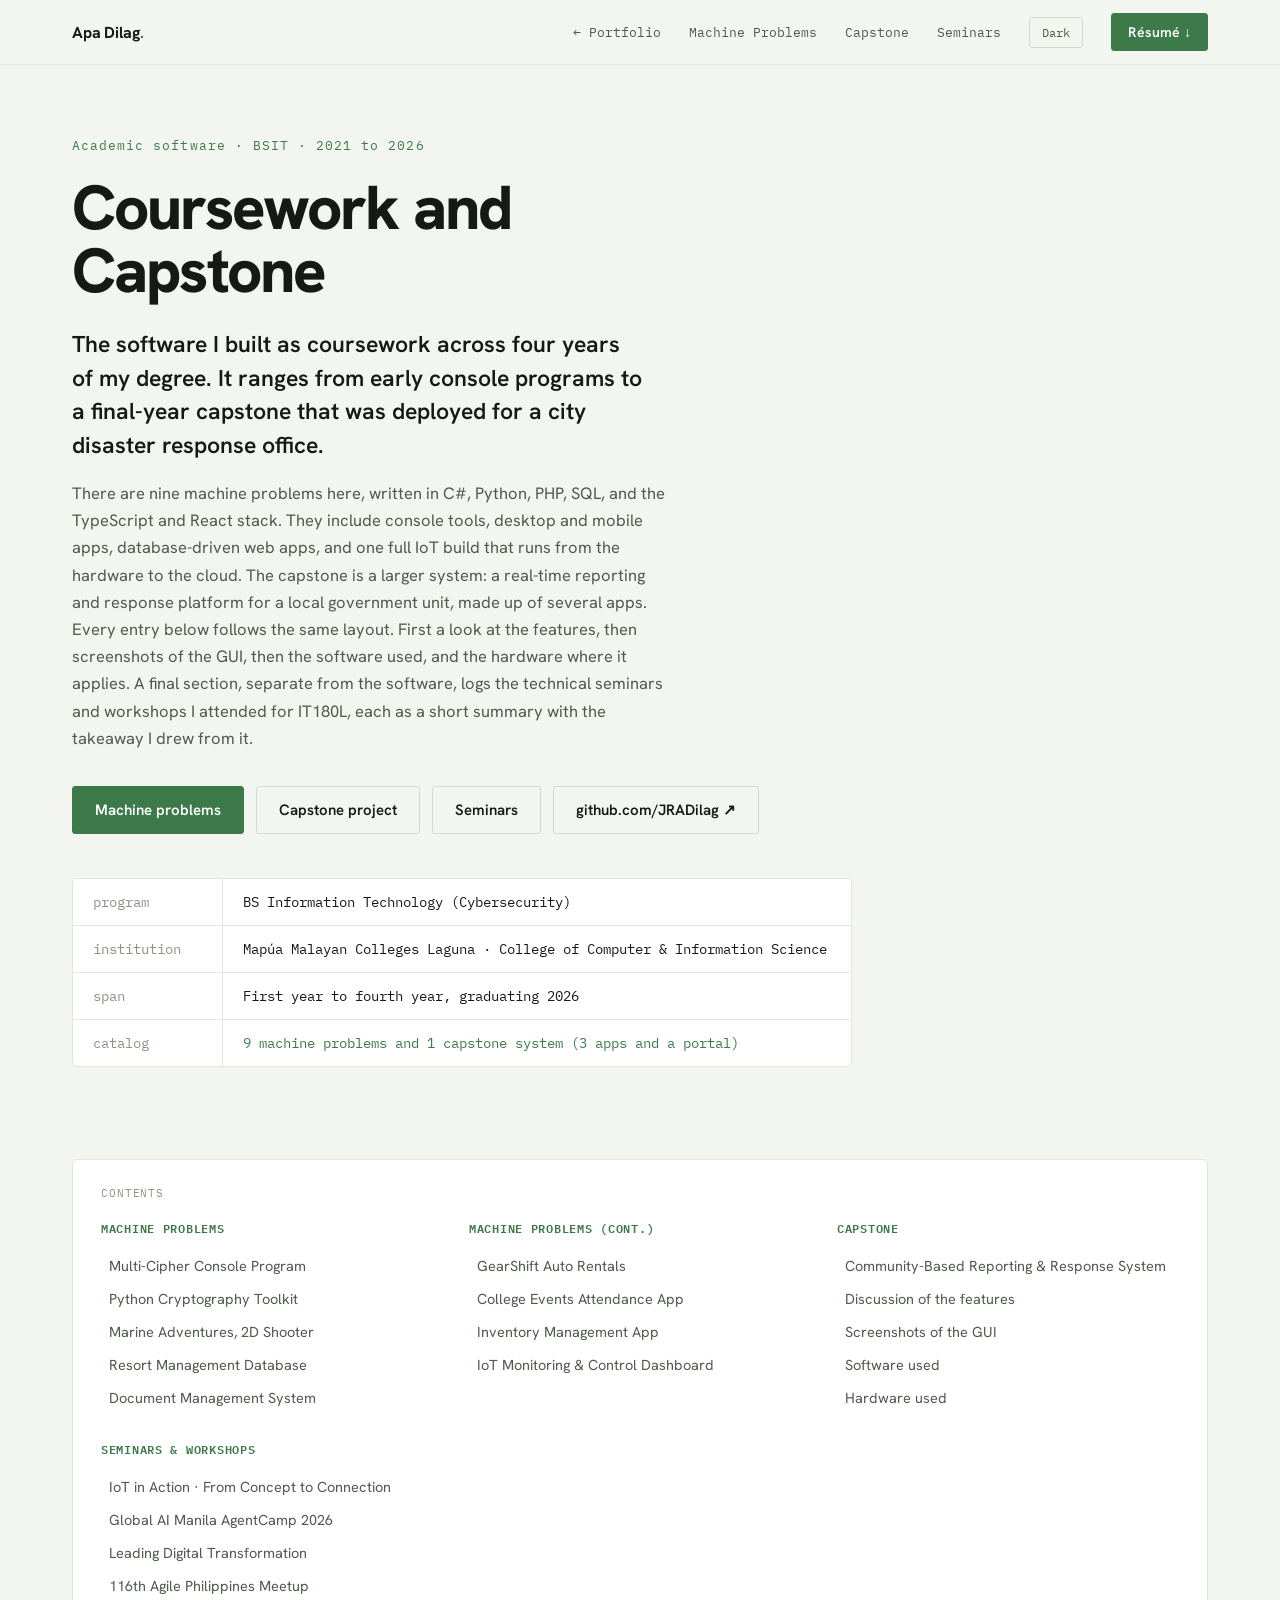
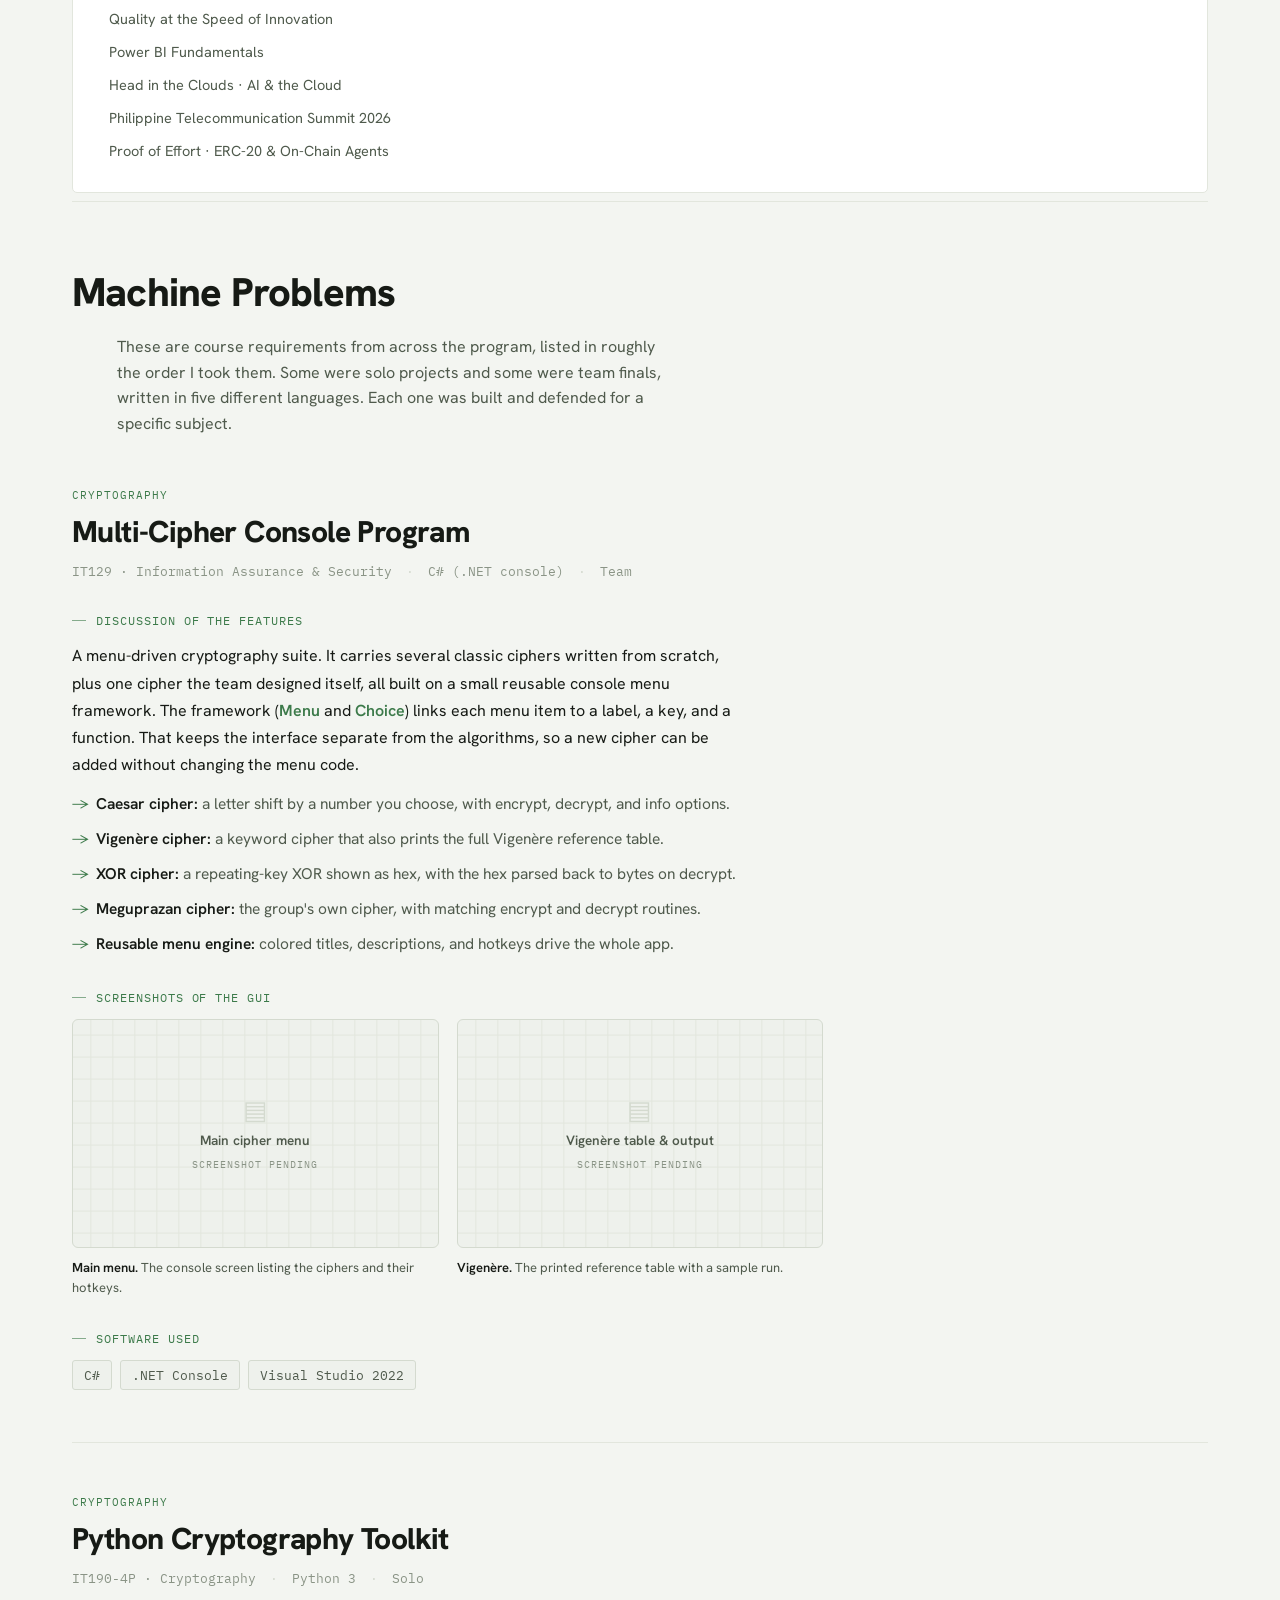
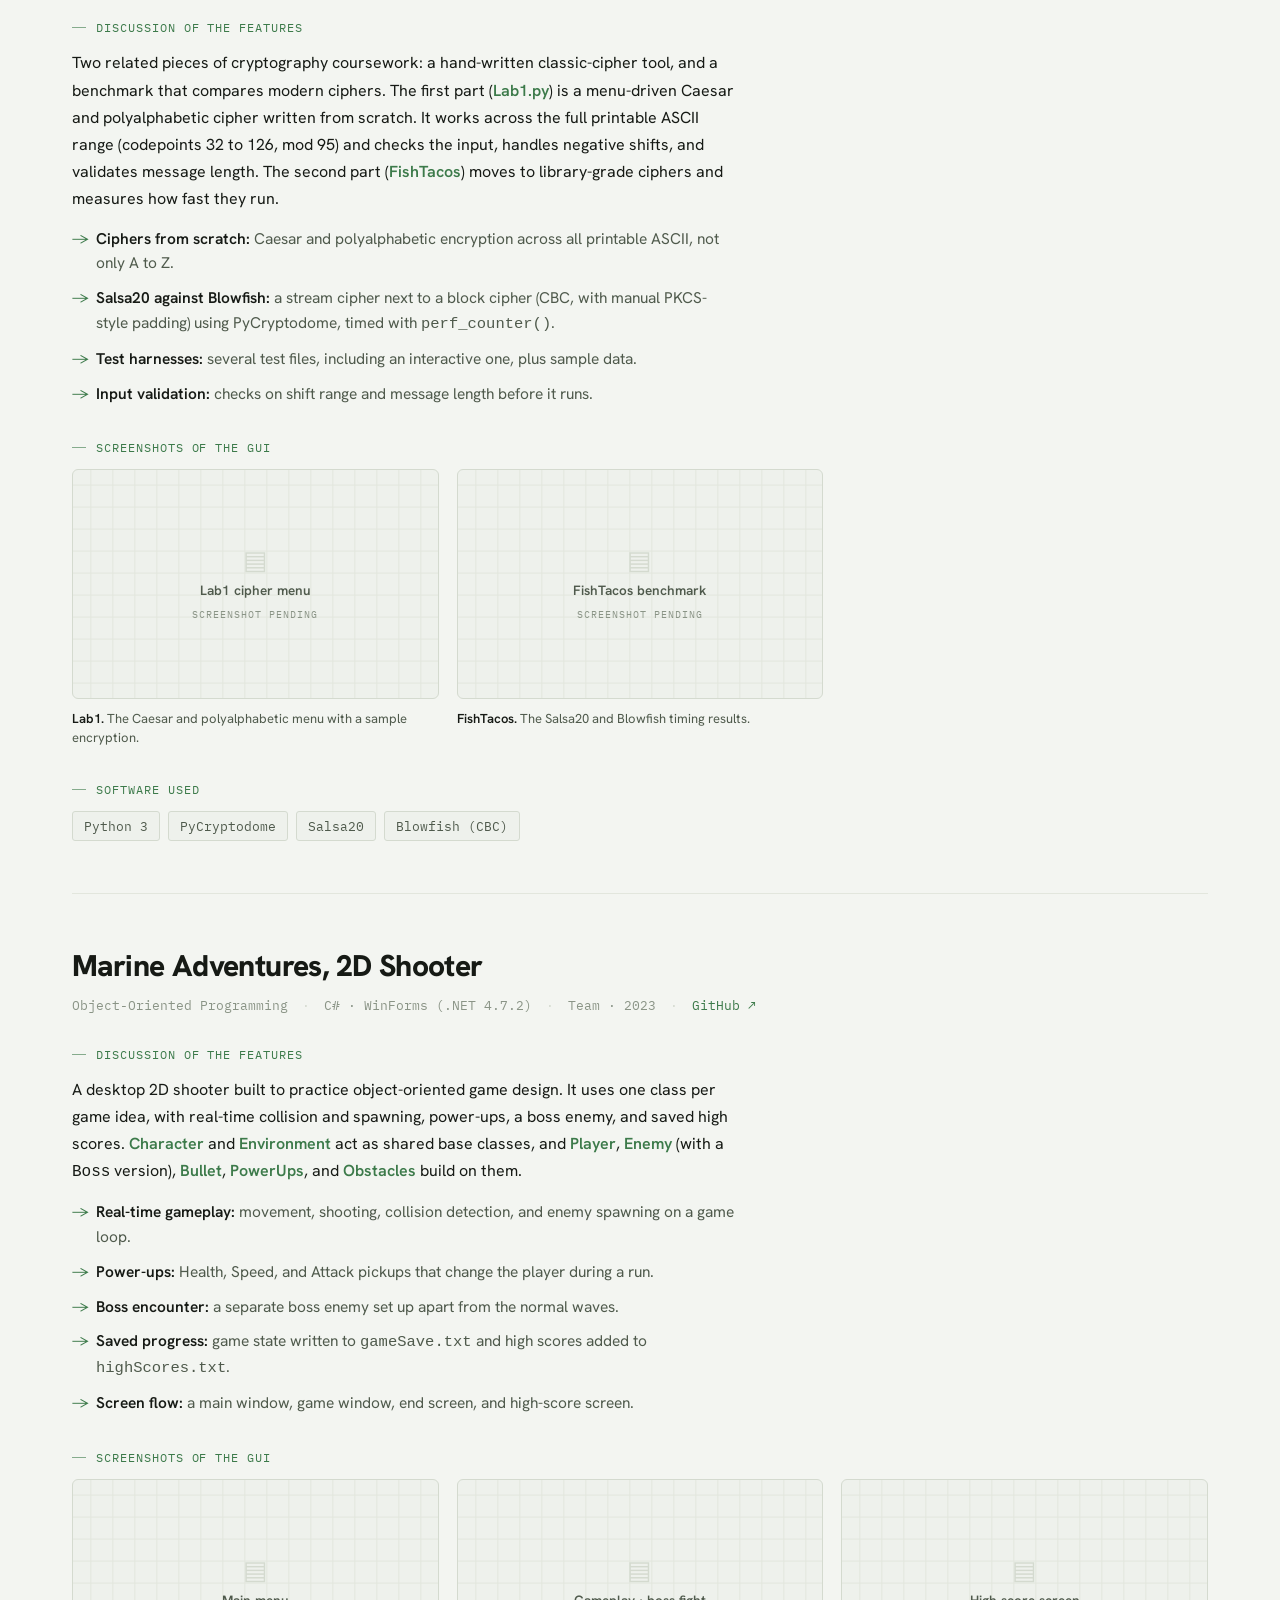
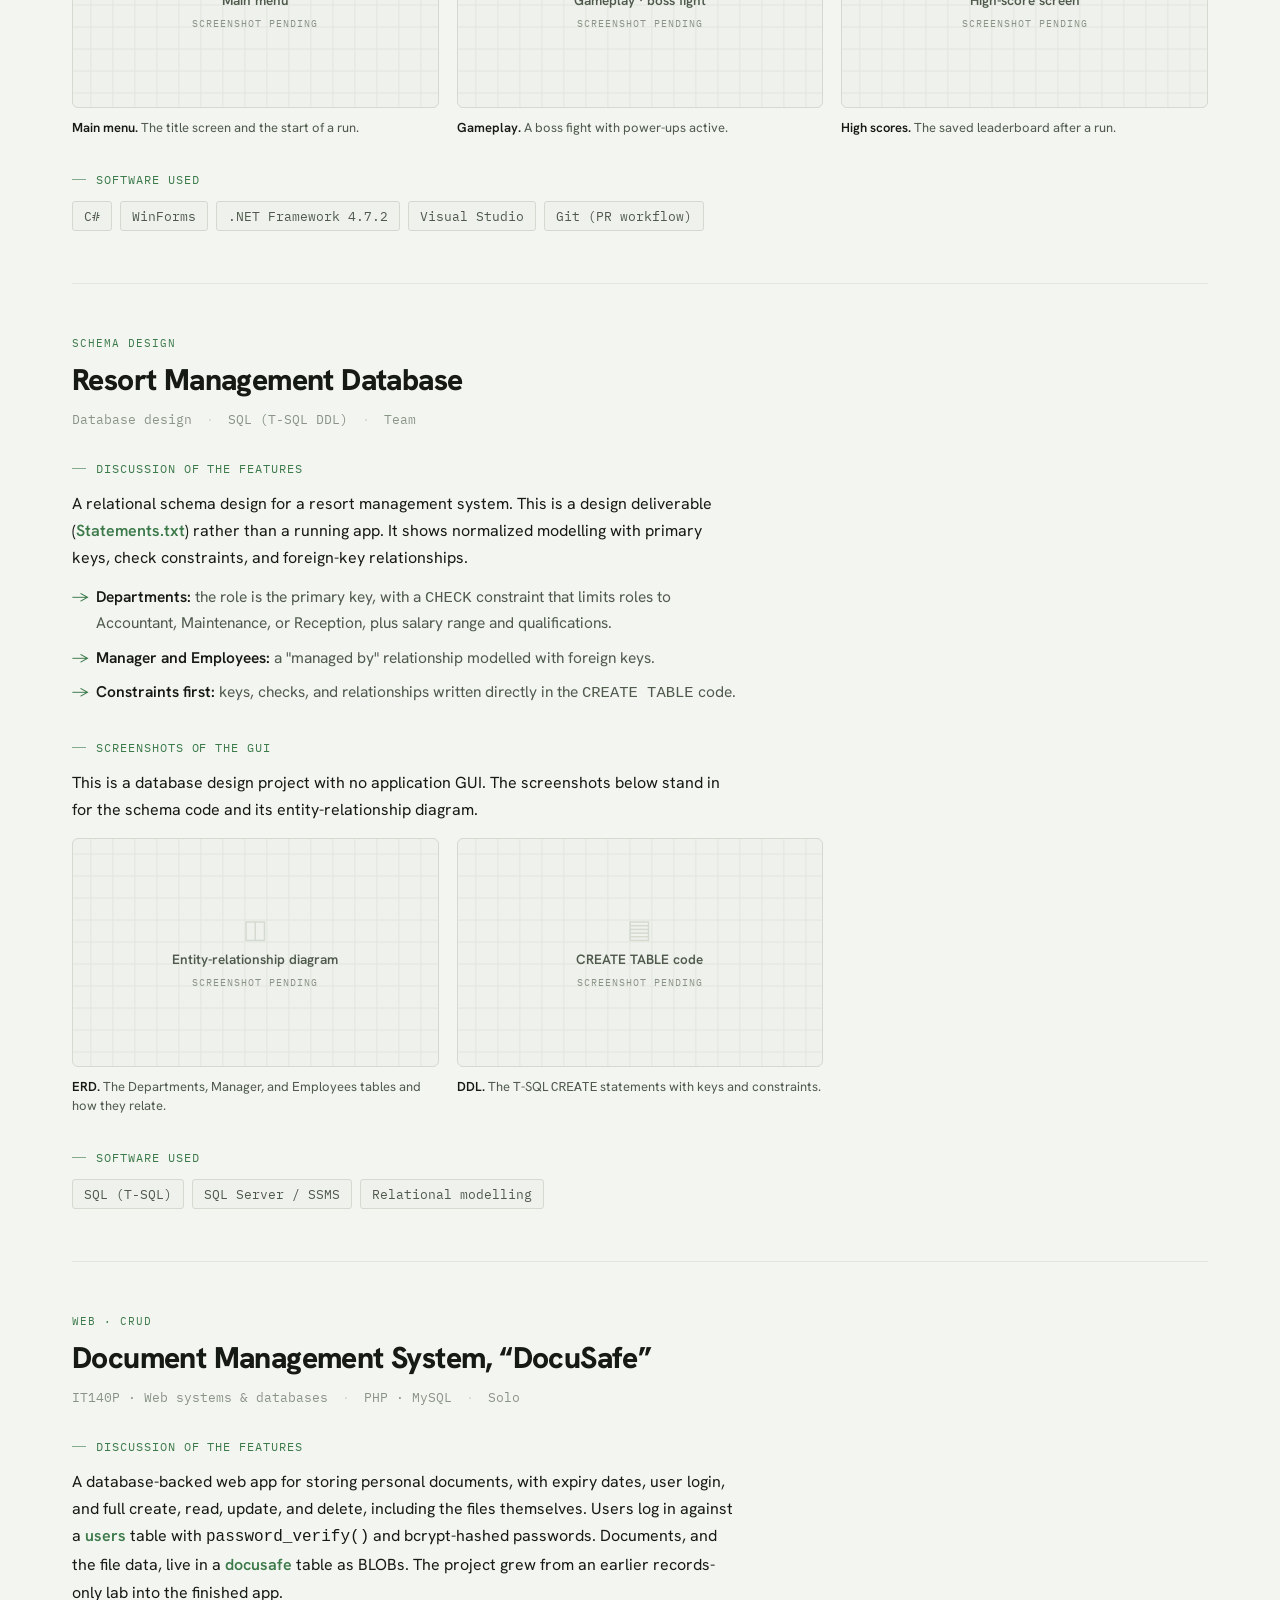
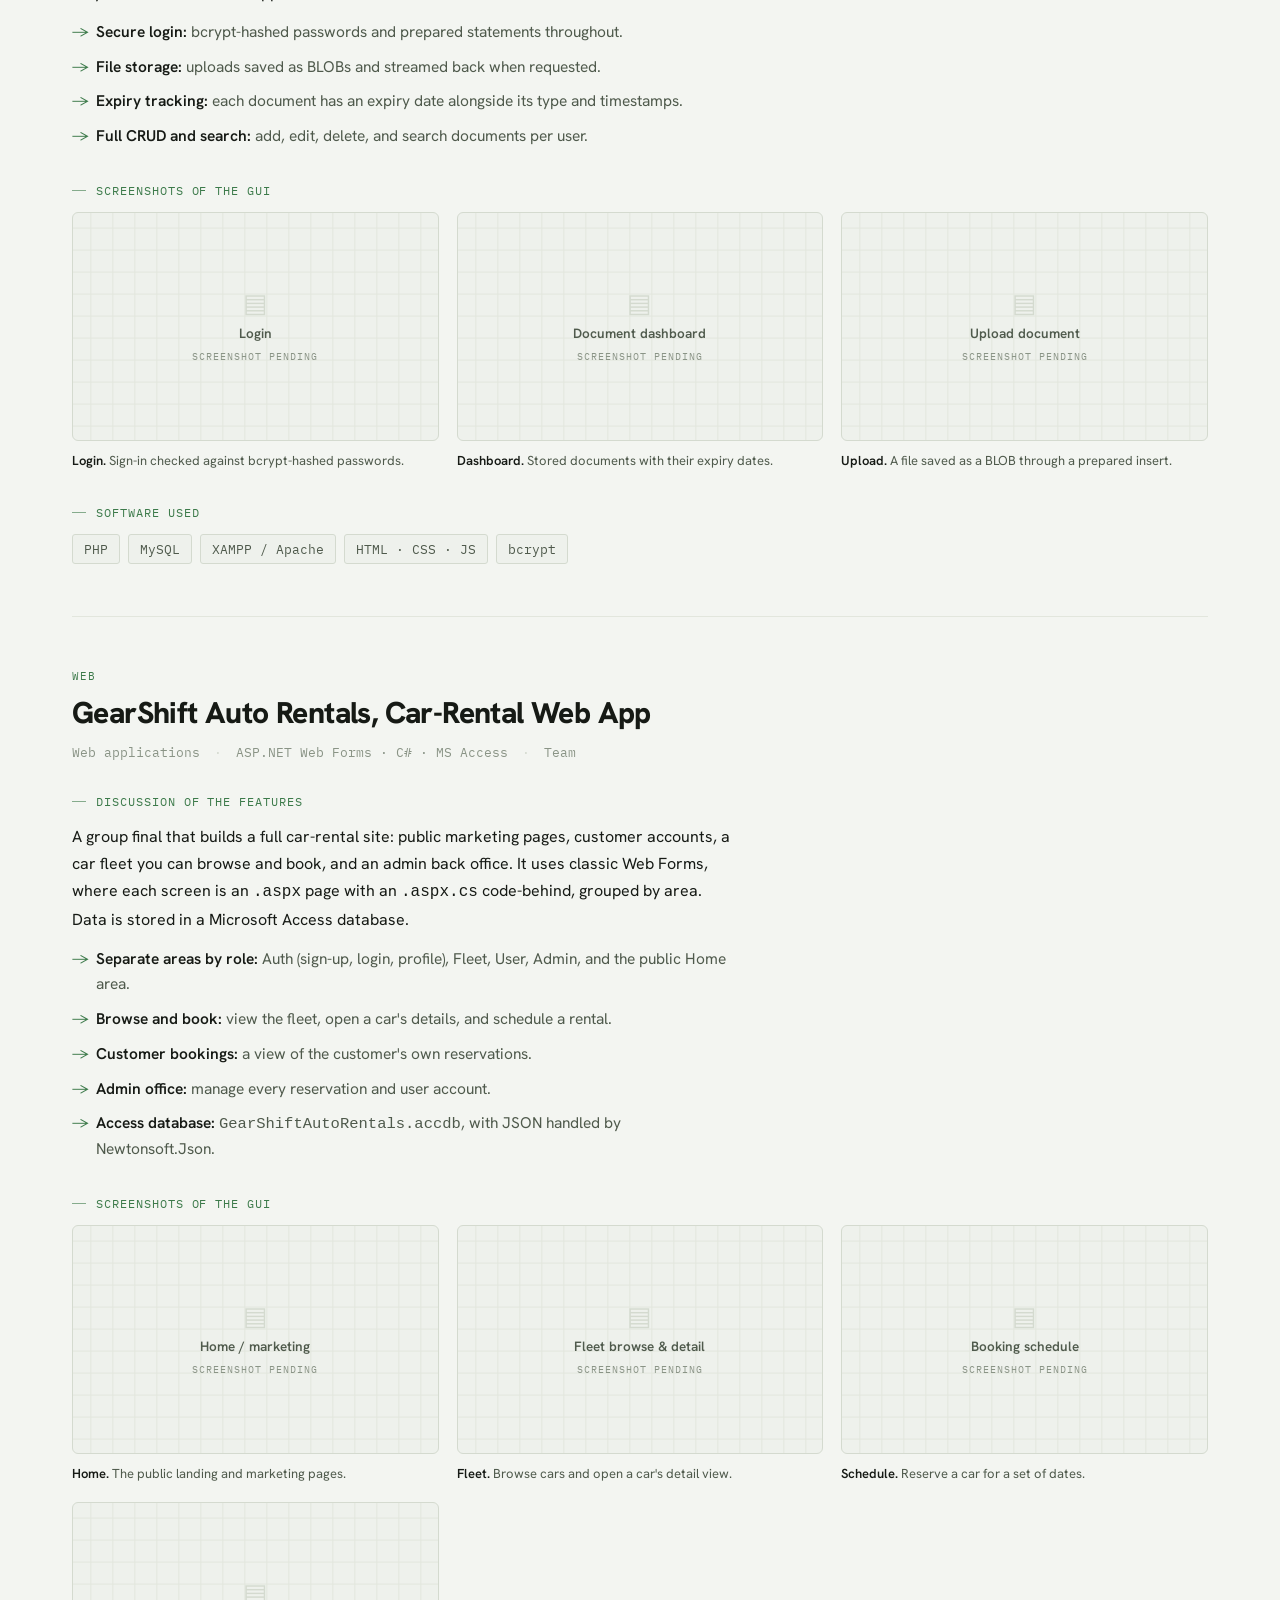
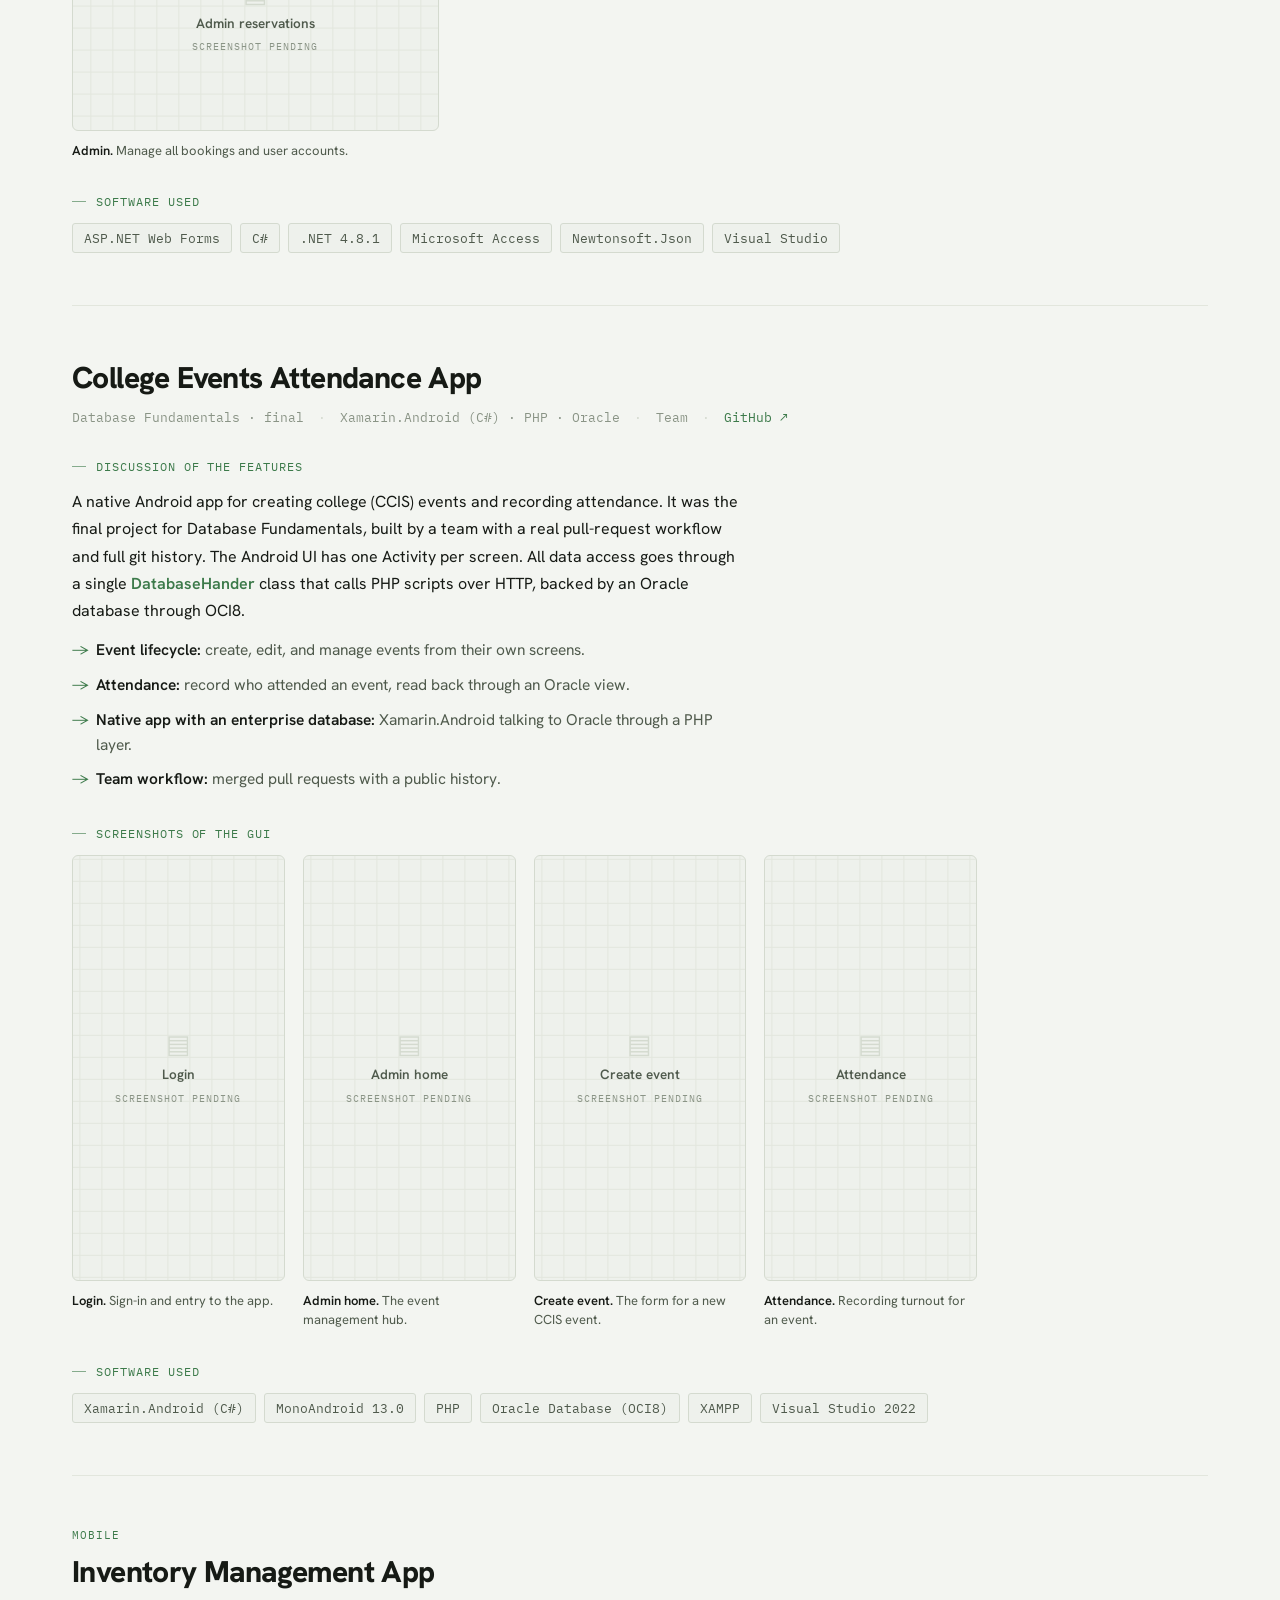
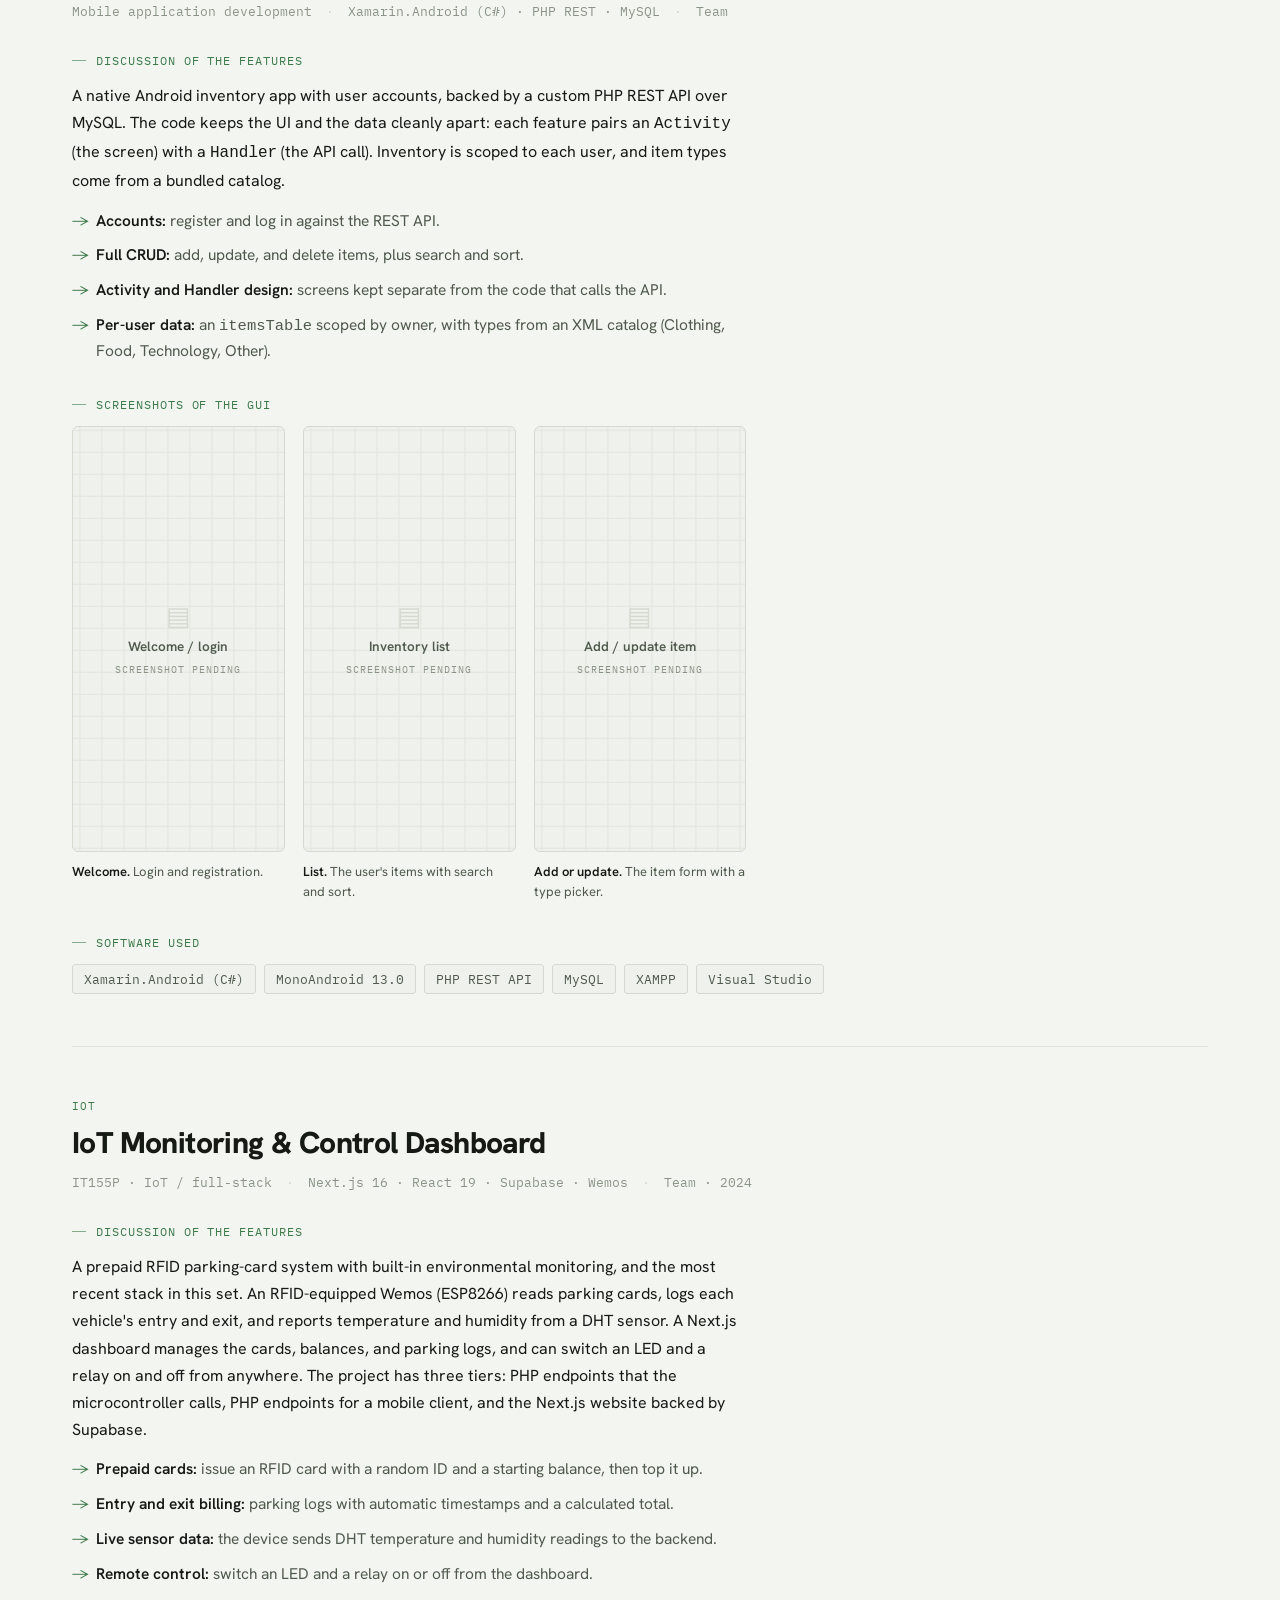
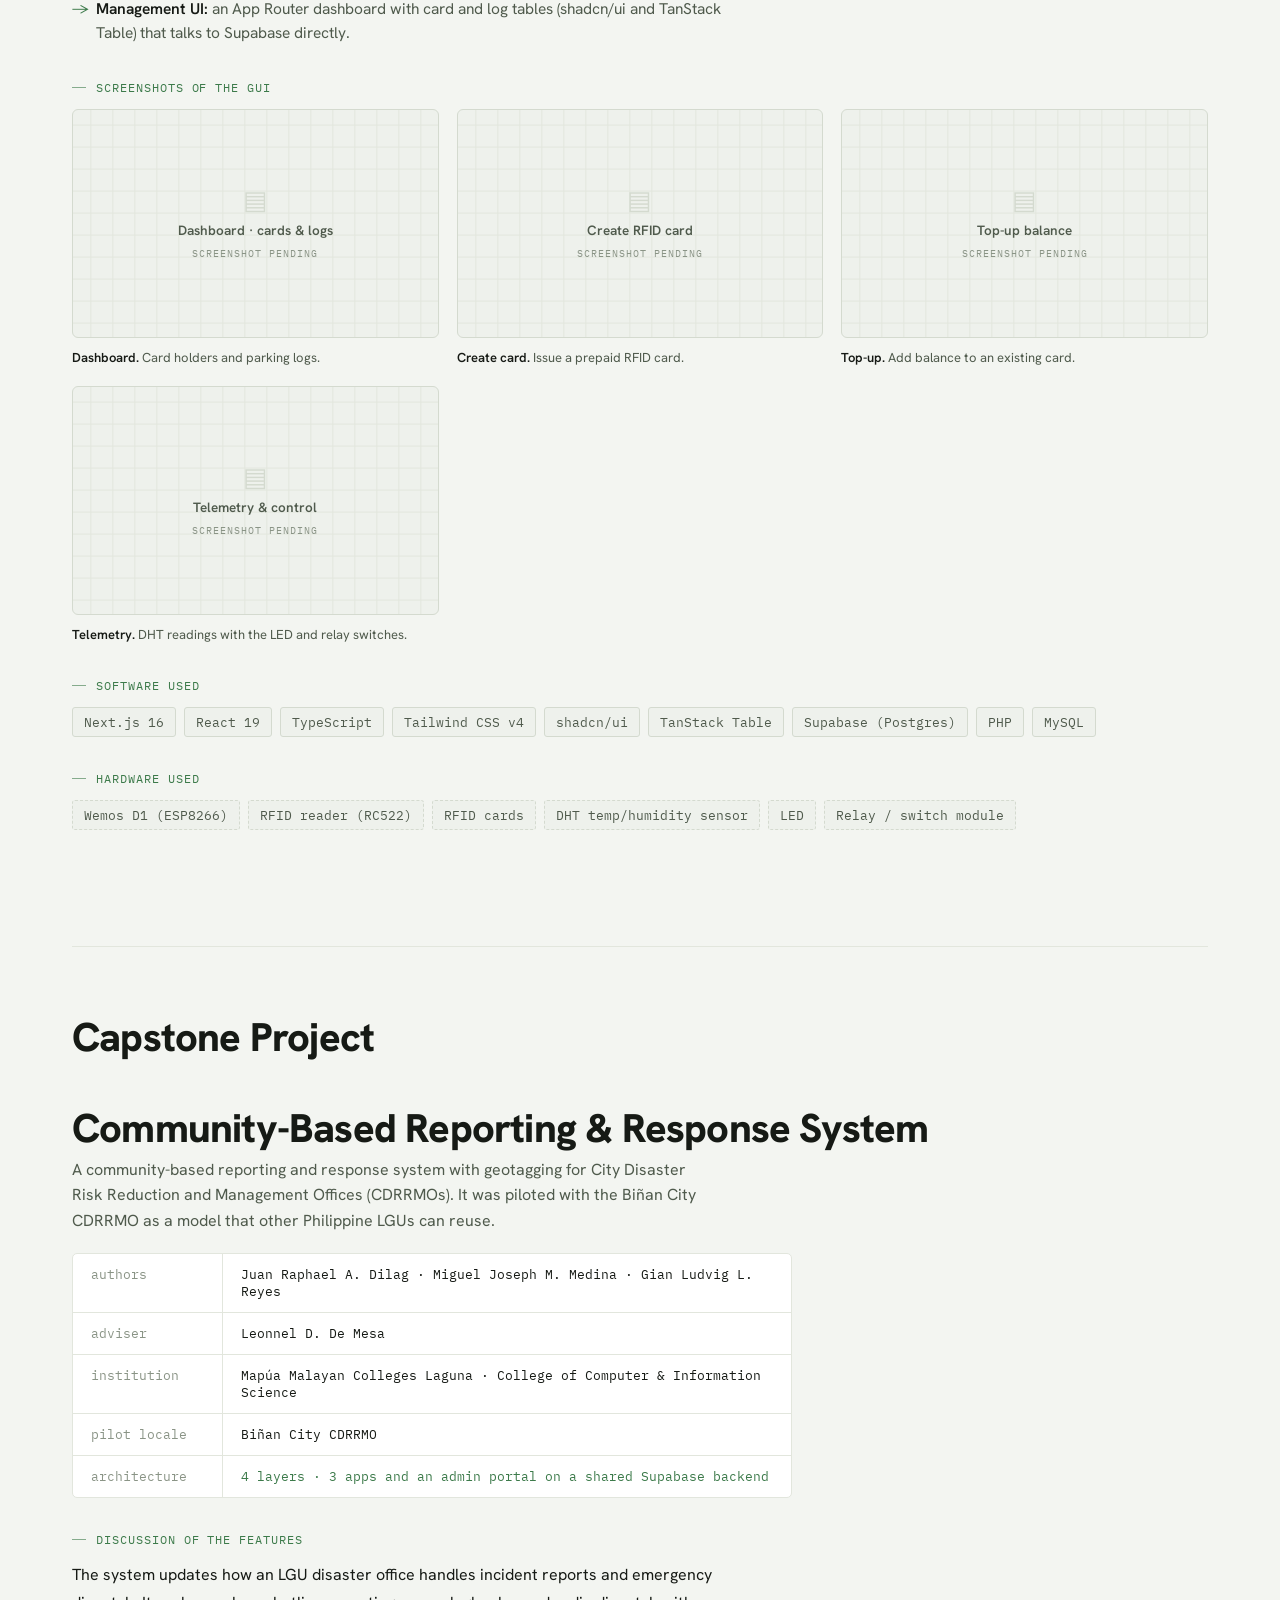
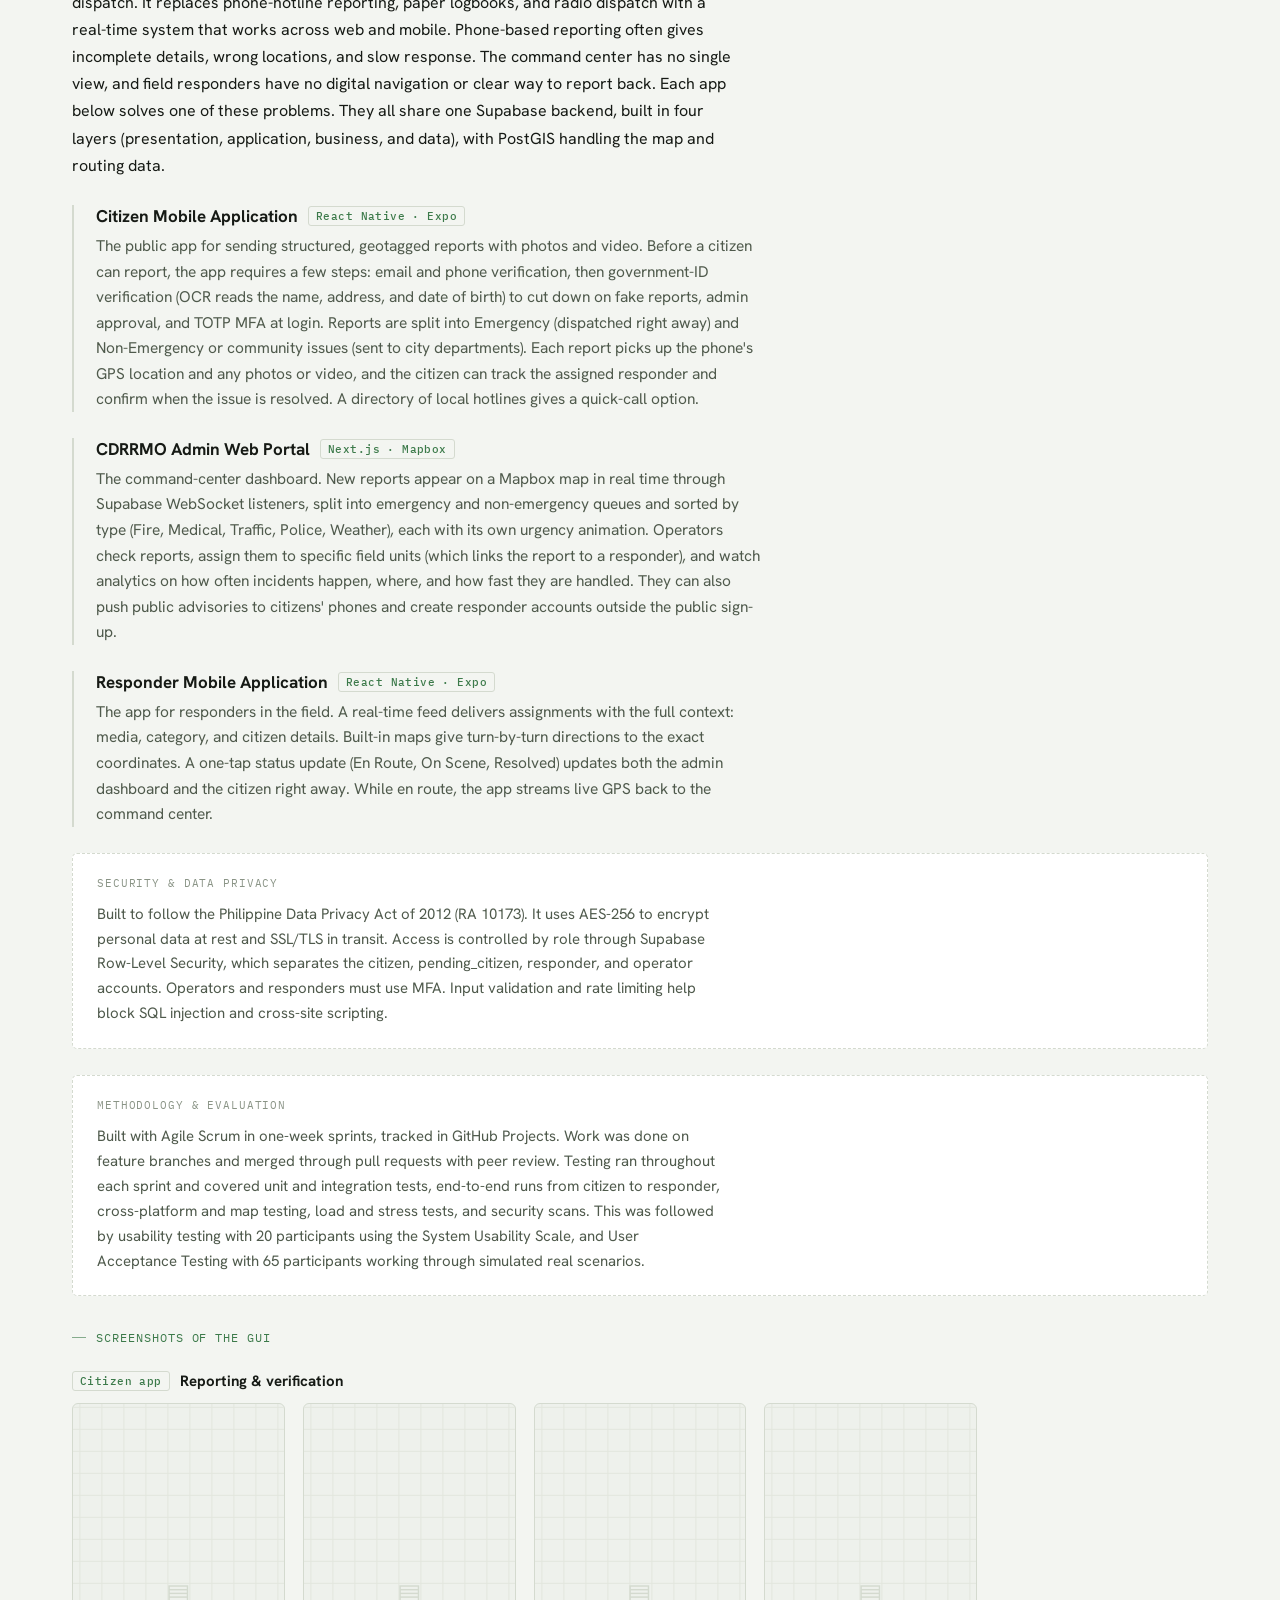
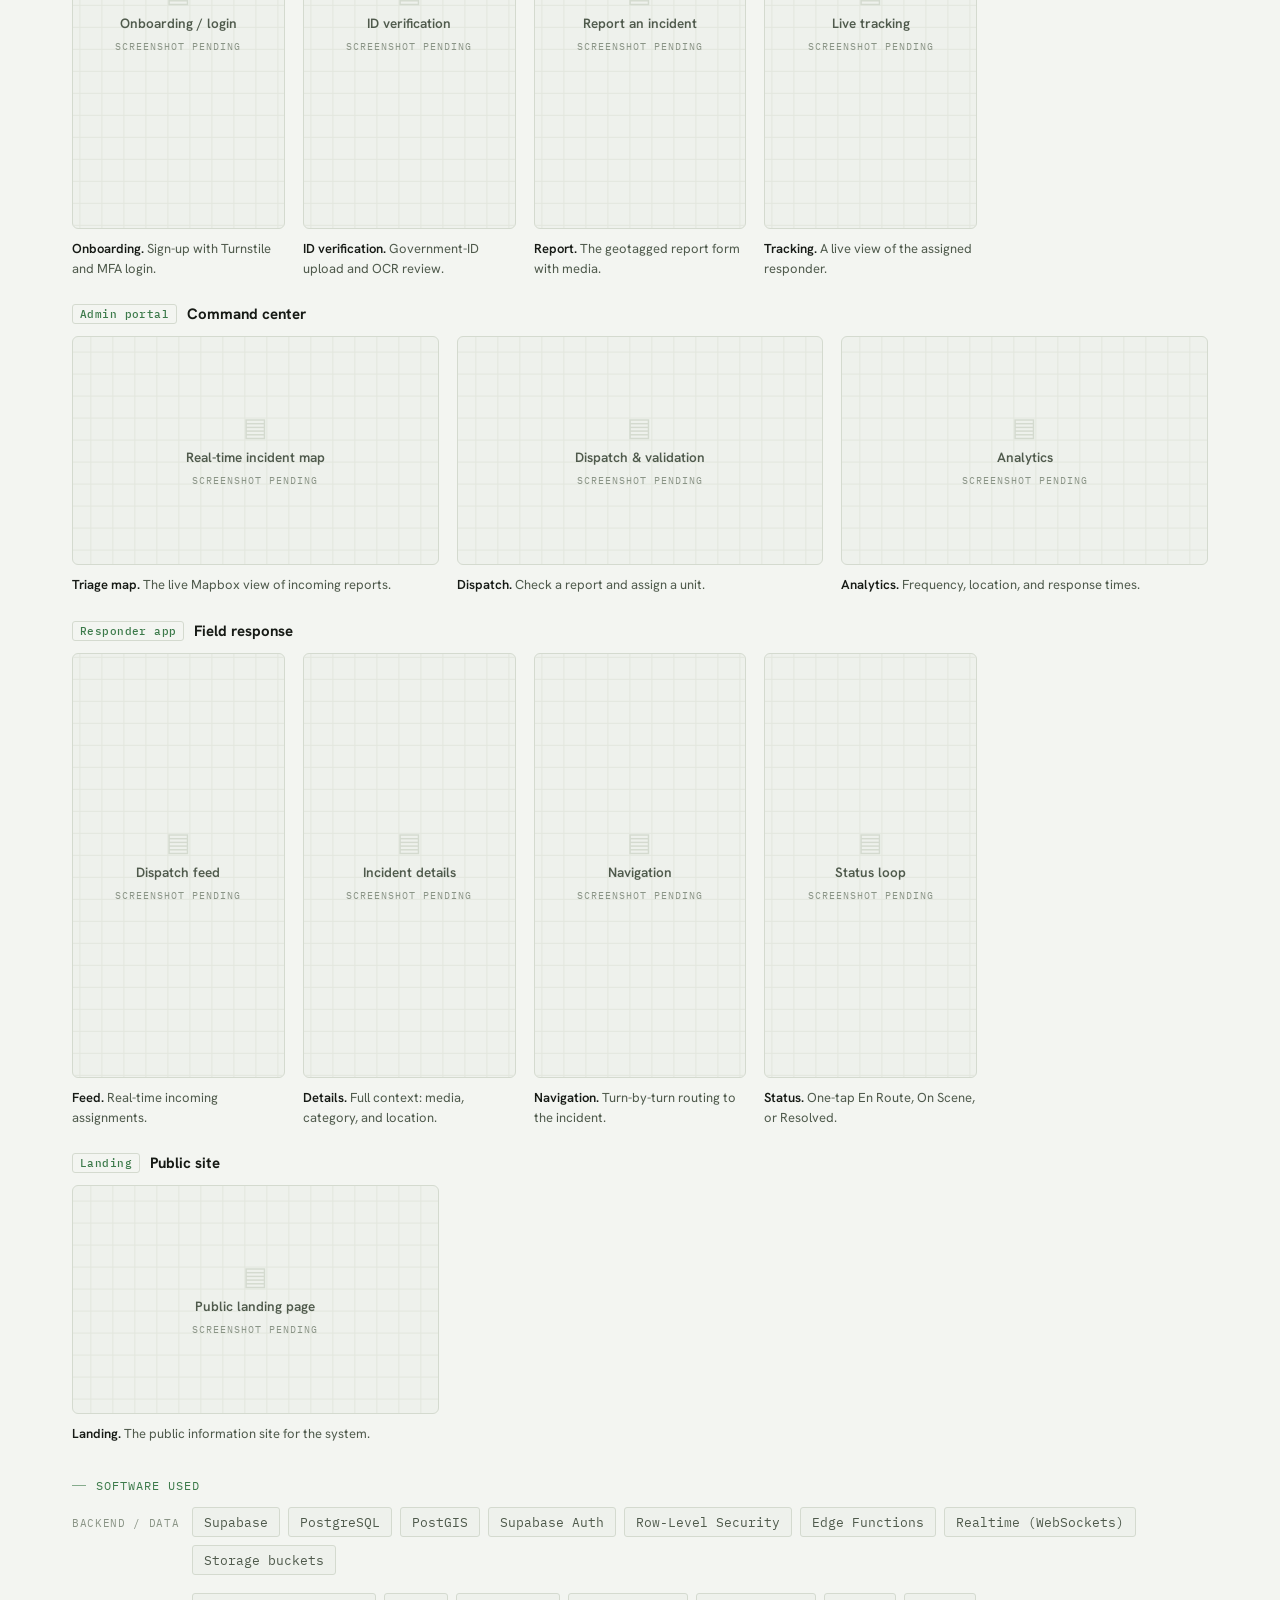
==== commit 4f3ef3b9: "adjust more copies" ====
--- a/coursework.html
+++ b/coursework.html
@@ -154,14 +154,14 @@
 
       <!-- ---------- MP-01 : Multi-Cipher Console Program ---------- -->
       <article class="mp" id="mp-cipher">
+        <div class="topic-eyebrow">Cryptography</div>
         <div class="mp-head">
           <h3>Multi-Cipher Console Program</h3>
         </div>
         <div class="mp-meta">
           <span>IT129 · Information Assurance &amp; Security</span><span class="dot">·</span>
           <span>C# (.NET console)</span><span class="dot">·</span>
-          <span>Team</span><span class="dot">·</span>
-          <span class="mp-tag">Cryptography</span>
+          <span>Team</span>
         </div>
 
         <div class="subblock">
@@ -206,14 +206,14 @@
 
       <!-- ---------- MP-02 : Python Cryptography Toolkit ---------- -->
       <article class="mp" id="mp-pycrypto">
+        <div class="topic-eyebrow">Cryptography</div>
         <div class="mp-head">
           <h3>Python Cryptography Toolkit</h3>
         </div>
         <div class="mp-meta">
           <span>IT190-4P · Cryptography</span><span class="dot">·</span>
           <span>Python 3</span><span class="dot">·</span>
-          <span>Solo</span><span class="dot">·</span>
-          <span class="mp-tag">Cryptography</span>
+          <span>Solo</span>
         </div>
 
         <div class="subblock">
@@ -316,14 +316,14 @@
 
       <!-- ---------- MP-04 : Resort Management Database ---------- -->
       <article class="mp" id="mp-resort">
+        <div class="topic-eyebrow">Schema design</div>
         <div class="mp-head">
           <h3>Resort Management Database</h3>
         </div>
         <div class="mp-meta">
           <span>Database design</span><span class="dot">·</span>
           <span>SQL (T-SQL DDL)</span><span class="dot">·</span>
-          <span>Team</span><span class="dot">·</span>
-          <span class="mp-tag">Schema design</span>
+          <span>Team</span>
         </div>
 
         <div class="subblock">
@@ -367,14 +367,14 @@
 
       <!-- ---------- MP-05 : Document Management System ---------- -->
       <article class="mp" id="mp-docusafe">
+        <div class="topic-eyebrow">Web · CRUD</div>
         <div class="mp-head">
           <h3>Document Management System, “DocuSafe”</h3>
         </div>
         <div class="mp-meta">
           <span>IT140P · Web systems &amp; databases</span><span class="dot">·</span>
           <span>PHP · MySQL</span><span class="dot">·</span>
-          <span>Solo</span><span class="dot">·</span>
-          <span class="mp-tag">Web · CRUD</span>
+          <span>Solo</span>
         </div>
 
         <div class="subblock">
@@ -425,14 +425,14 @@
 
       <!-- ---------- MP-06 : GearShift Auto Rentals ---------- -->
       <article class="mp" id="mp-gearshift">
+        <div class="topic-eyebrow">Web</div>
         <div class="mp-head">
           <h3>GearShift Auto Rentals, Car-Rental Web App</h3>
         </div>
         <div class="mp-meta">
           <span>Web applications</span><span class="dot">·</span>
           <span>ASP.NET Web Forms · C# · MS Access</span><span class="dot">·</span>
-          <span>Team</span><span class="dot">·</span>
-          <span class="mp-tag">Web</span>
+          <span>Team</span>
         </div>
 
         <div class="subblock">
@@ -556,14 +556,14 @@
 
       <!-- ---------- MP-08 : Inventory Management App ---------- -->
       <article class="mp" id="mp-inventory">
+        <div class="topic-eyebrow">Mobile</div>
         <div class="mp-head">
           <h3>Inventory Management App</h3>
         </div>
         <div class="mp-meta">
           <span>Mobile application development</span><span class="dot">·</span>
           <span>Xamarin.Android (C#) · PHP REST · MySQL</span><span class="dot">·</span>
-          <span>Team</span><span class="dot">·</span>
-          <span class="mp-tag">Mobile</span>
+          <span>Team</span>
         </div>
 
         <div class="subblock">
@@ -614,14 +614,14 @@
 
       <!-- ---------- MP-09 : IoT Monitoring & Control Dashboard ---------- -->
       <article class="mp" id="mp-iot">
+        <div class="topic-eyebrow">IoT</div>
         <div class="mp-head">
           <h3>IoT Monitoring &amp; Control Dashboard</h3>
         </div>
         <div class="mp-meta">
           <span>IT155P · IoT / full-stack</span><span class="dot">·</span>
           <span>Next.js 16 · React 19 · Supabase · Wemos</span><span class="dot">·</span>
-          <span>Team · 2024</span><span class="dot">·</span>
-          <span class="mp-tag">IoT</span>
+          <span>Team · 2024</span>
         </div>
 
         <div class="subblock">
@@ -899,7 +899,7 @@
 
         <!-- ---------- IoT in Action ---------- -->
         <article class="sem" id="sem-iot">
-          <div class="sem-eyebrow">IoT &amp; hardware</div>
+          <div class="topic-eyebrow">IoT &amp; hardware</div>
           <div class="mp-head">
             <h3>IoT in Action · From Concept to Connection</h3>
           </div>
@@ -916,7 +916,7 @@
 
         <!-- ---------- Global AI Manila AgentCamp ---------- -->
         <article class="sem" id="sem-agentcamp">
-          <div class="sem-eyebrow">AI &amp; agents</div>
+          <div class="topic-eyebrow">AI &amp; agents</div>
           <div class="mp-head">
             <h3>Global AI Manila AgentCamp 2026</h3>
           </div>
@@ -931,7 +931,7 @@
 
         <!-- ---------- Leading Digital Transformation ---------- -->
         <article class="sem" id="sem-digitaltransformation">
-          <div class="sem-eyebrow">Trust &amp; security</div>
+          <div class="topic-eyebrow">Trust &amp; security</div>
           <div class="mp-head">
             <h3>Leading Digital Transformation</h3>
           </div>
@@ -946,7 +946,7 @@
 
         <!-- ---------- 116th Agile Philippines Meetup ---------- -->
         <article class="sem" id="sem-agile">
-          <div class="sem-eyebrow">Agile &amp; delivery</div>
+          <div class="topic-eyebrow">Agile &amp; delivery</div>
           <div class="mp-head">
             <h3>116th Agile Philippines Meetup</h3>
           </div>
@@ -962,7 +962,7 @@
 
         <!-- ---------- Quality at the Speed of Innovation ---------- -->
         <article class="sem" id="sem-testautomation">
-          <div class="sem-eyebrow">QA &amp; testing</div>
+          <div class="topic-eyebrow">QA &amp; testing</div>
           <div class="mp-head">
             <h3>Quality at the Speed of Innovation</h3>
           </div>
@@ -977,7 +977,7 @@
 
         <!-- ---------- Power BI Fundamentals ---------- -->
         <article class="sem" id="sem-powerbi">
-          <div class="sem-eyebrow">Data &amp; visualization</div>
+          <div class="topic-eyebrow">Data &amp; visualization</div>
           <div class="mp-head">
             <h3>Power BI Fundamentals</h3>
           </div>
@@ -991,7 +991,7 @@
 
         <!-- ---------- Head in the Clouds ---------- -->
         <article class="sem" id="sem-cloud">
-          <div class="sem-eyebrow">AI &amp; cloud</div>
+          <div class="topic-eyebrow">AI &amp; cloud</div>
           <div class="mp-head">
             <h3>Head in the Clouds · How AI Transforms Cloud Computing</h3>
           </div>
@@ -1006,7 +1006,7 @@
 
         <!-- ---------- Philippine Telecommunication Summit ---------- -->
         <article class="sem" id="sem-telco">
-          <div class="sem-eyebrow">Infrastructure &amp; connectivity</div>
+          <div class="topic-eyebrow">Infrastructure &amp; connectivity</div>
           <div class="mp-head">
             <h3>Philippine Telecommunication Summit 2026</h3>
           </div>
@@ -1021,7 +1021,7 @@
 
         <!-- ---------- Proof of Effort ---------- -->
         <article class="sem" id="sem-web3">
-          <div class="sem-eyebrow">Trust &amp; security</div>
+          <div class="topic-eyebrow">Trust &amp; security</div>
           <div class="mp-head">
             <h3>Proof of Effort · ERC-20 &amp; On-Chain AI Agents</h3>
           </div>
--- a/coursework.css
+++ b/coursework.css
@@ -199,7 +199,7 @@
 .sem { padding: 32px 0; border-top: 1px solid var(--line); }
 .sem:first-child { border-top: none; padding-top: 8px; }
 .sem .mp-head h3 { font-size: clamp(19px, 2.4vw, 24px); font-weight: 700; }
-.sem-eyebrow {
+.topic-eyebrow {
   font-family: 'IBM Plex Mono', monospace; font-size: 11px; letter-spacing: 0.09em;
   text-transform: uppercase; color: var(--accent); margin: 0 0 10px;
 }
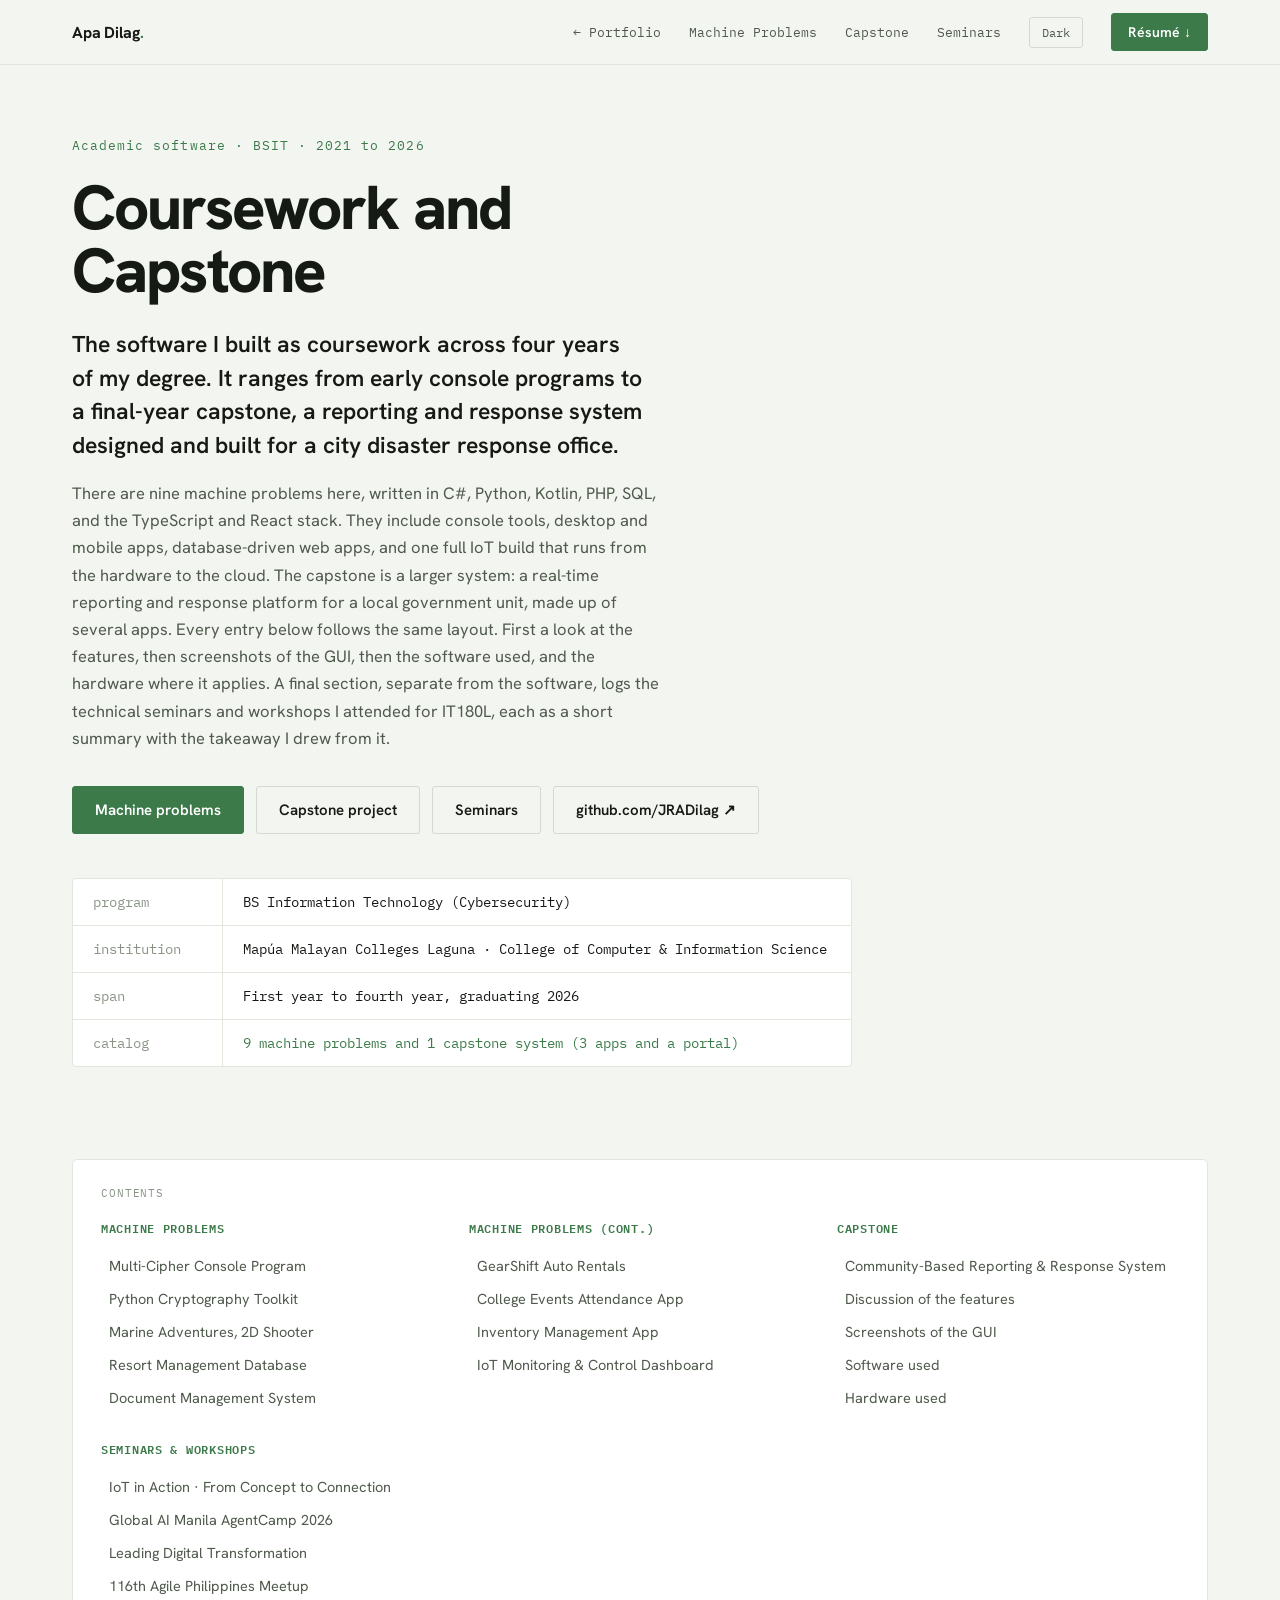
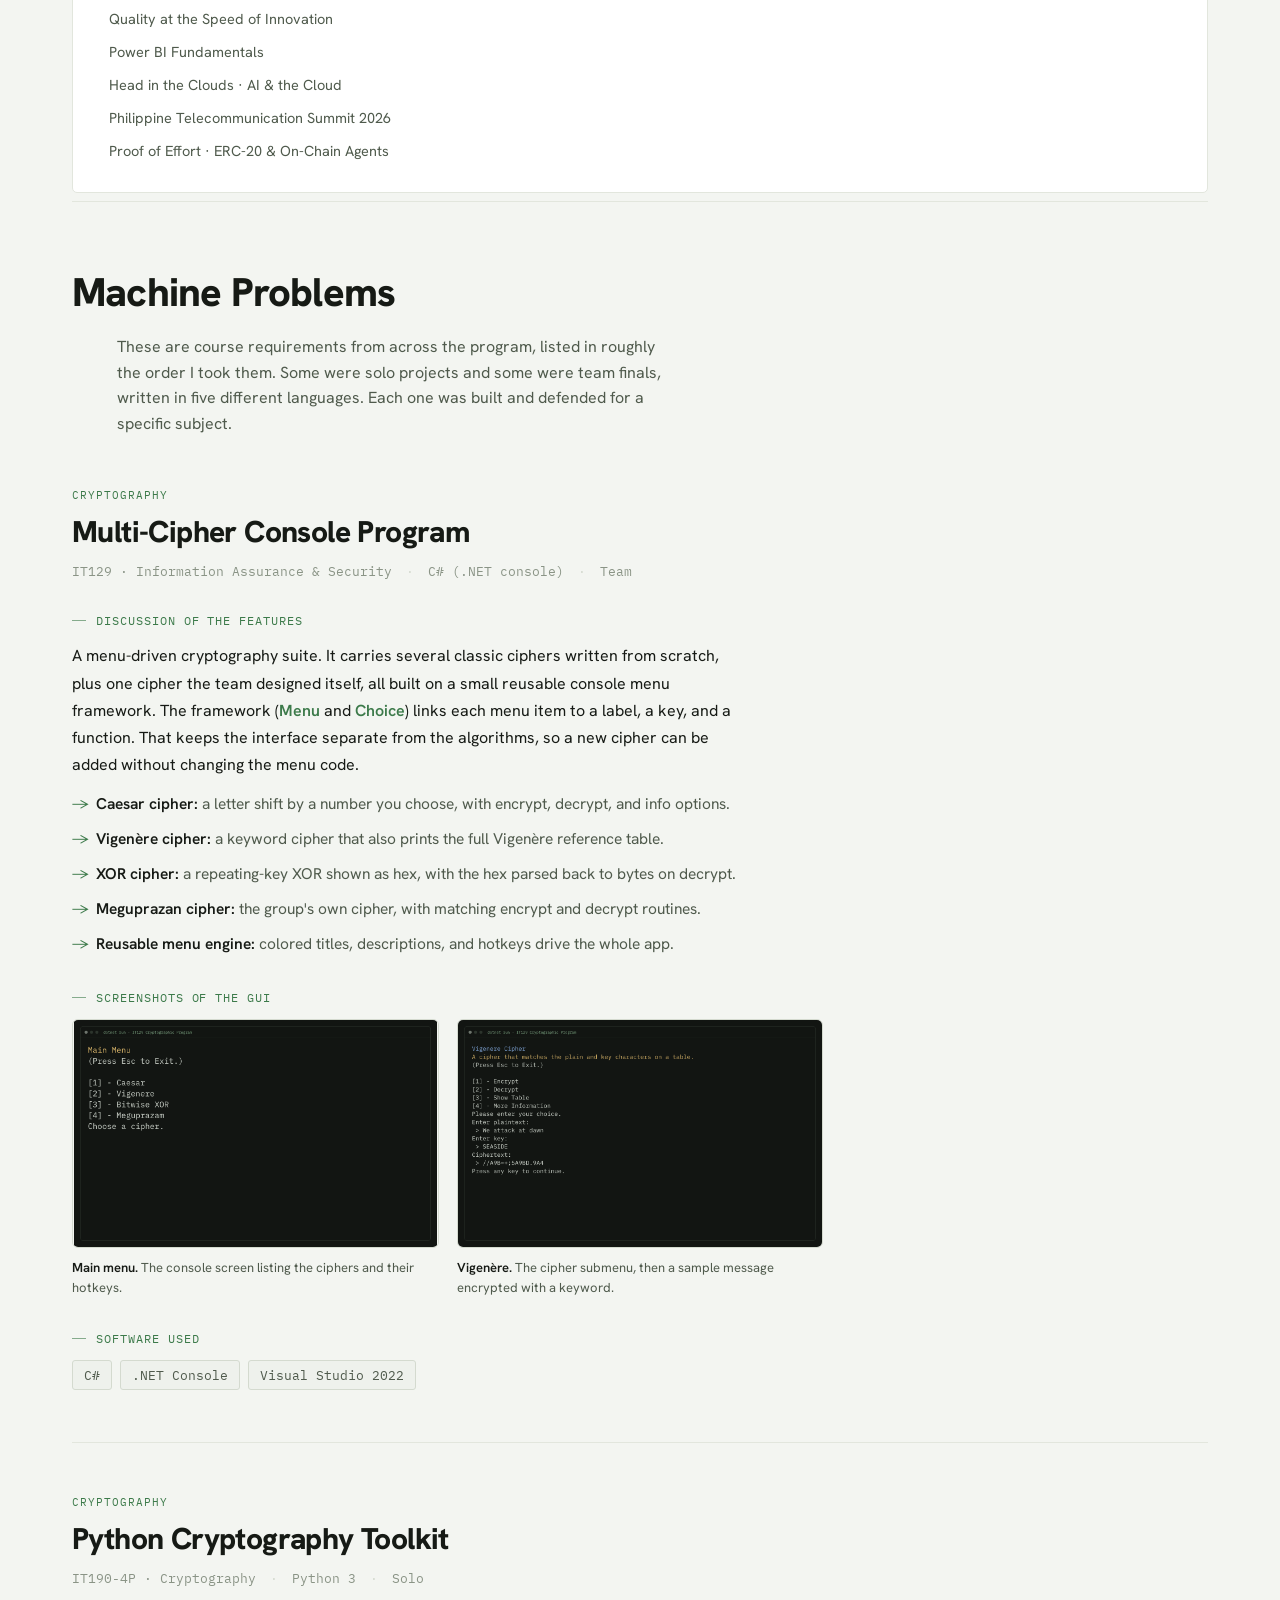
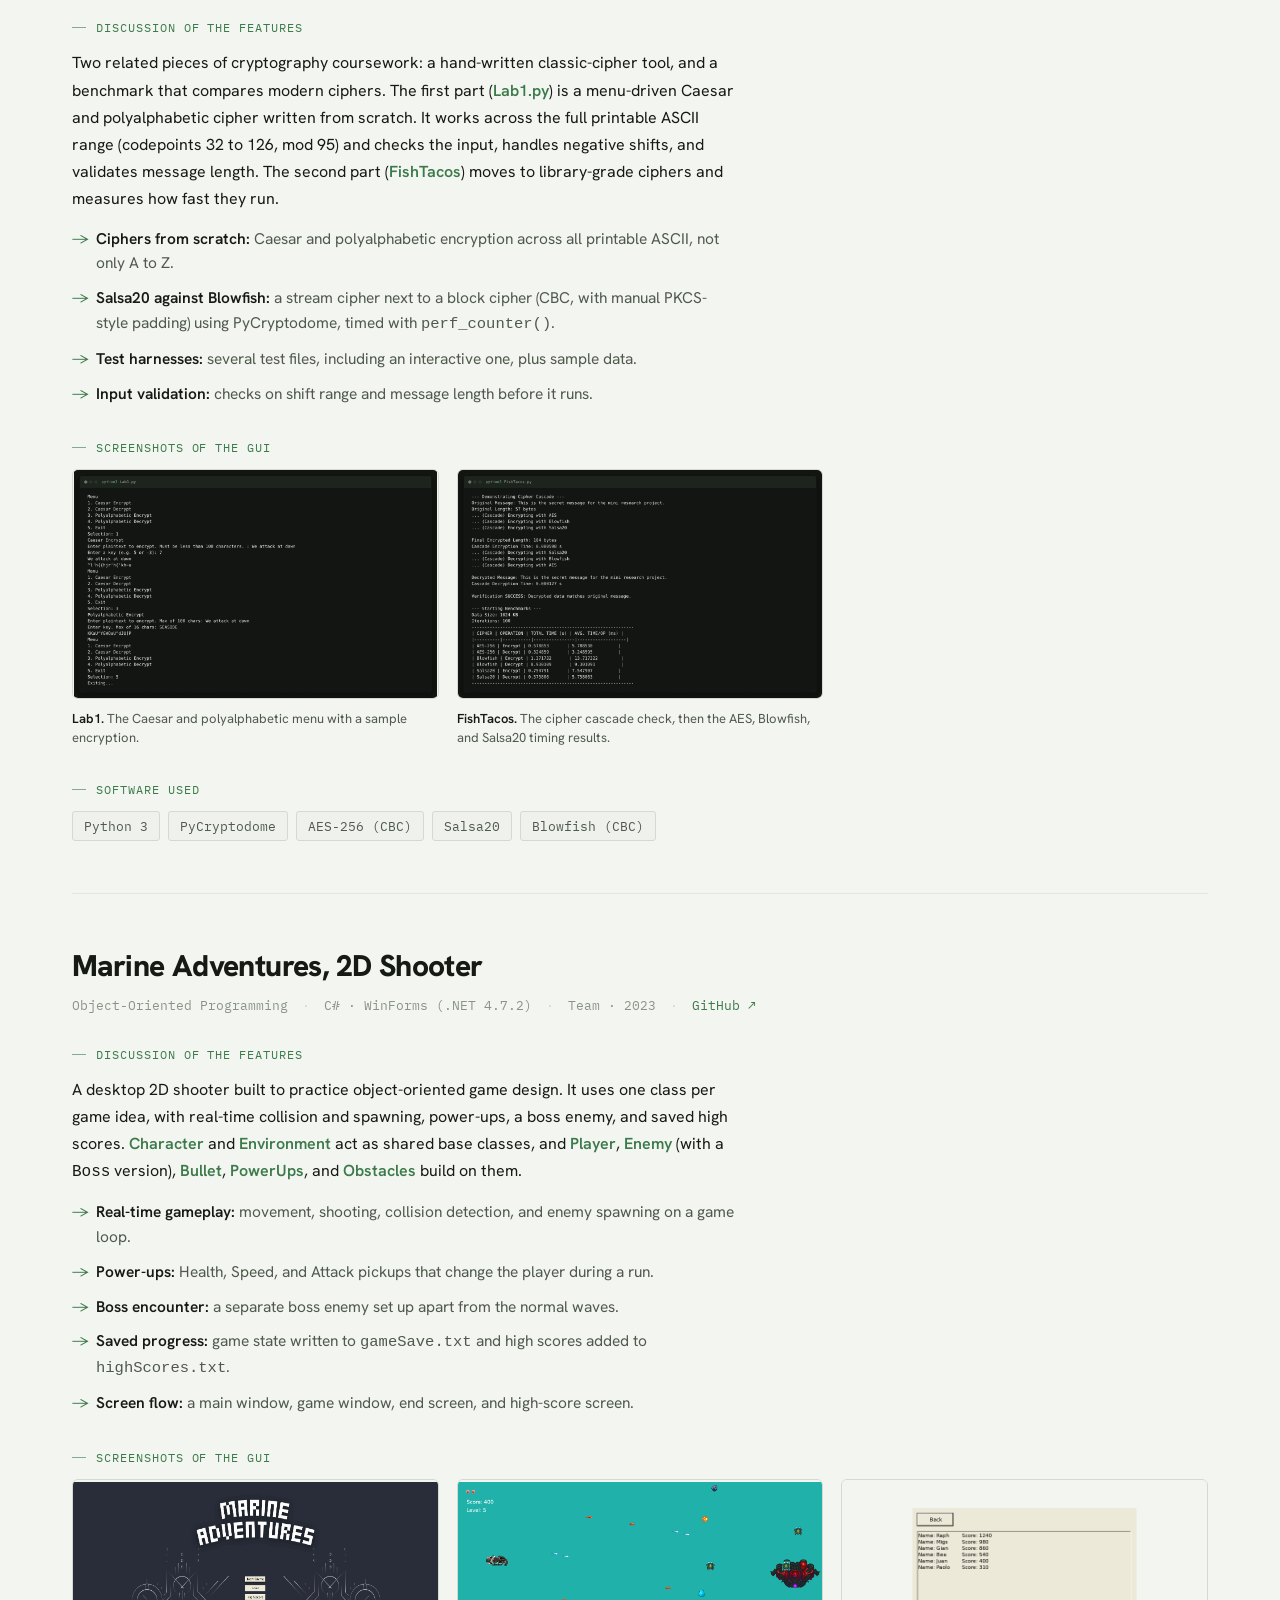
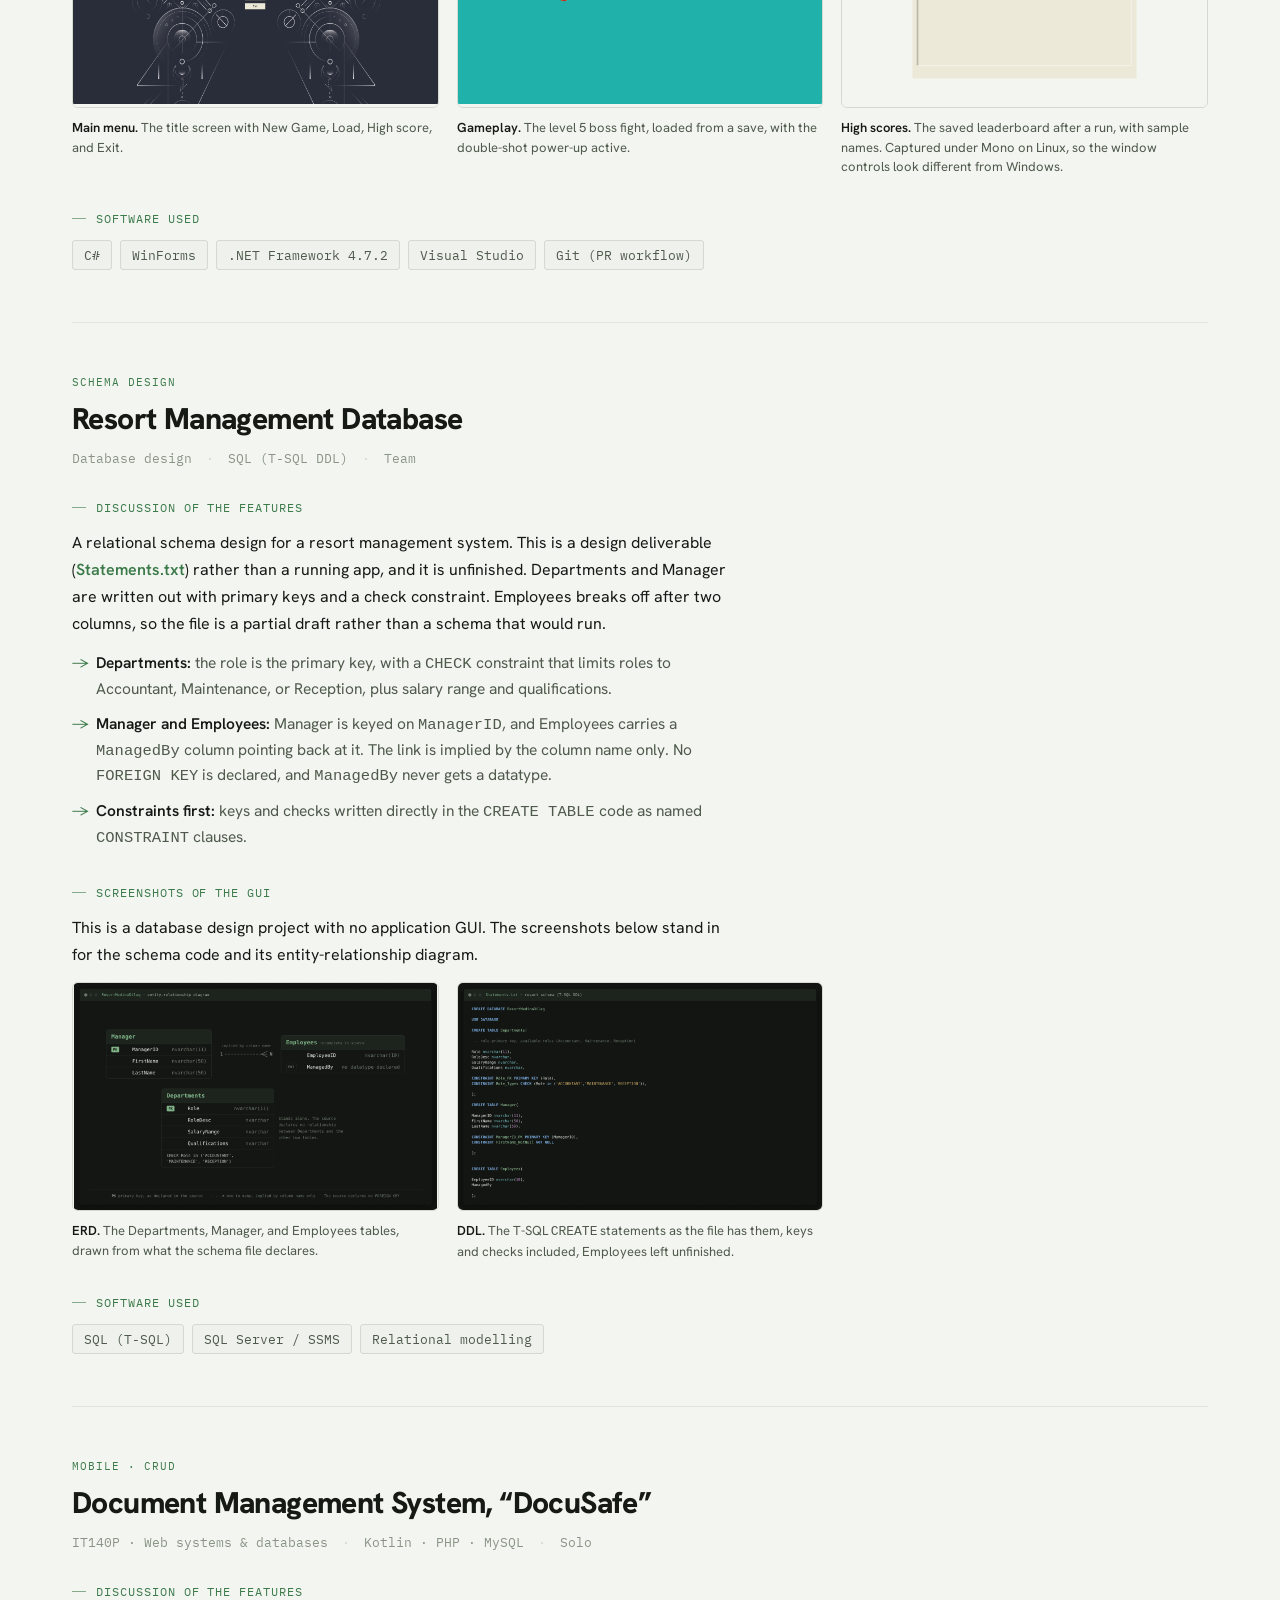
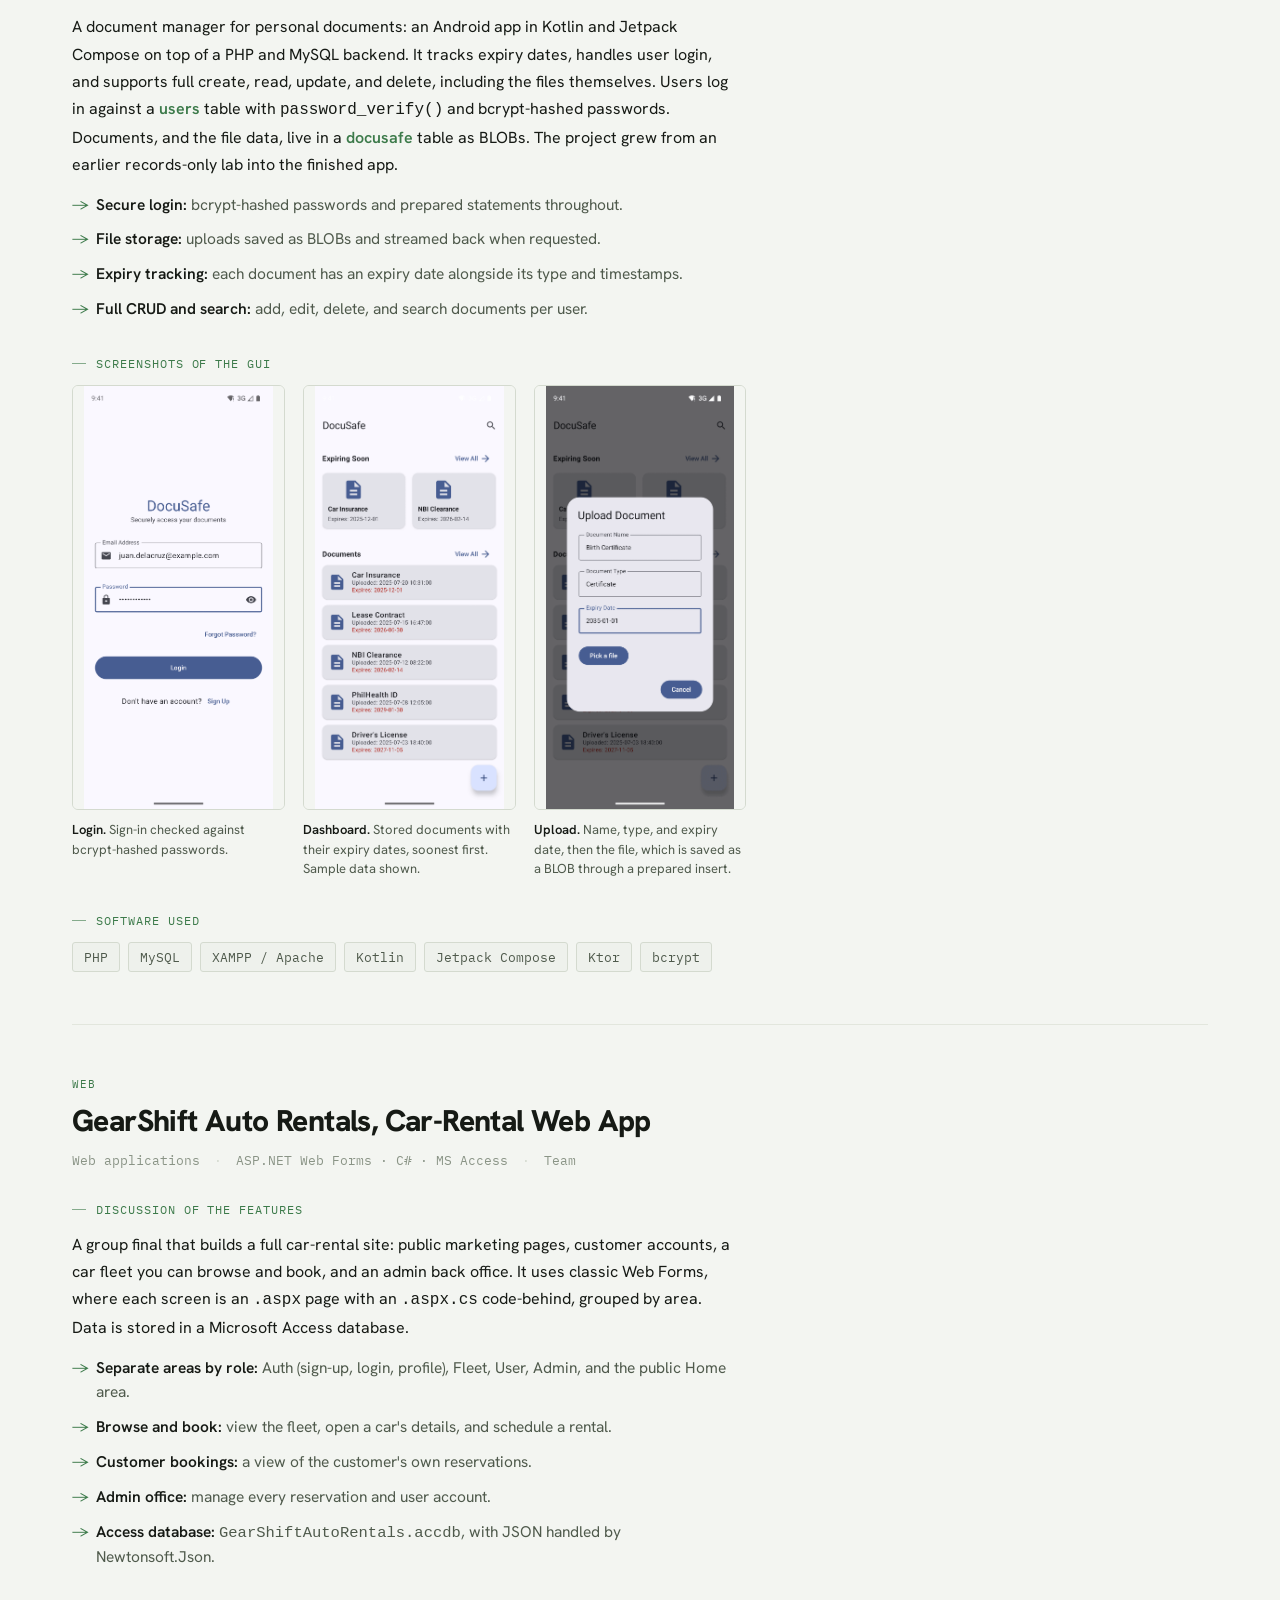
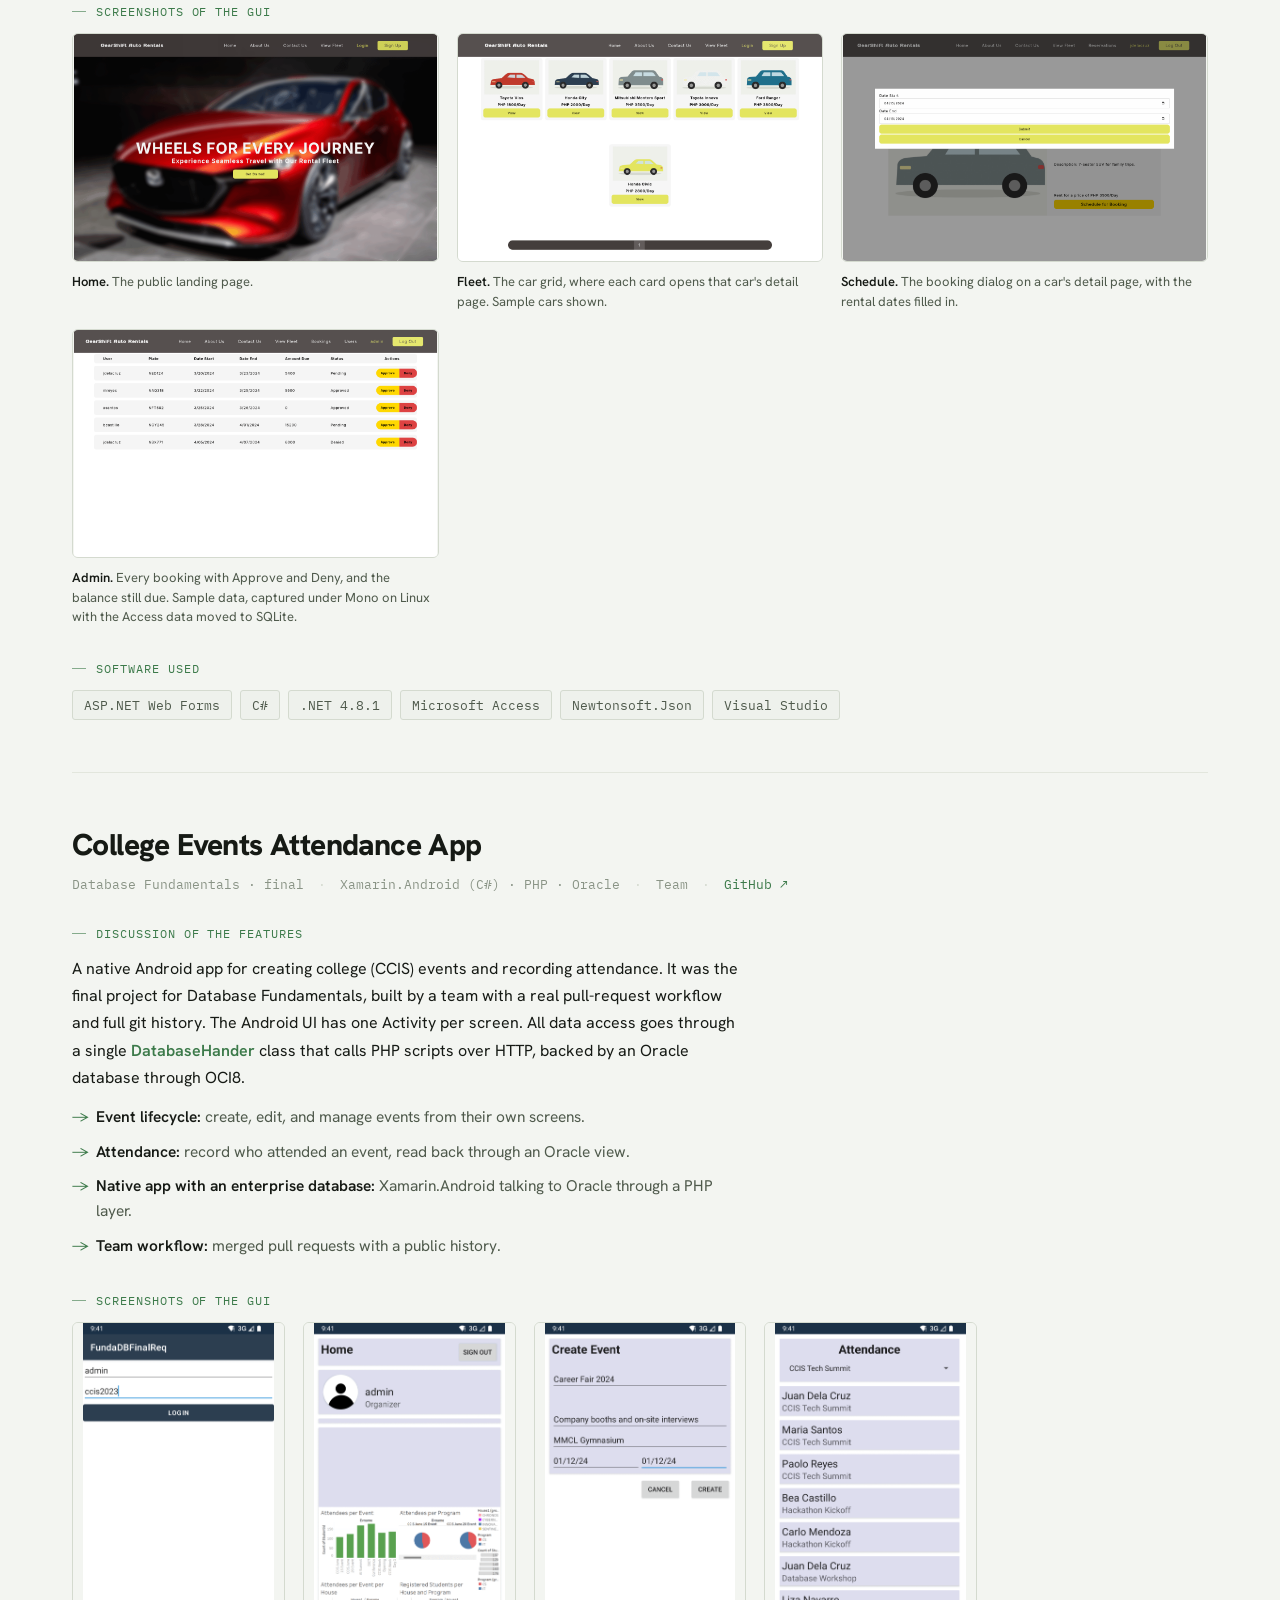
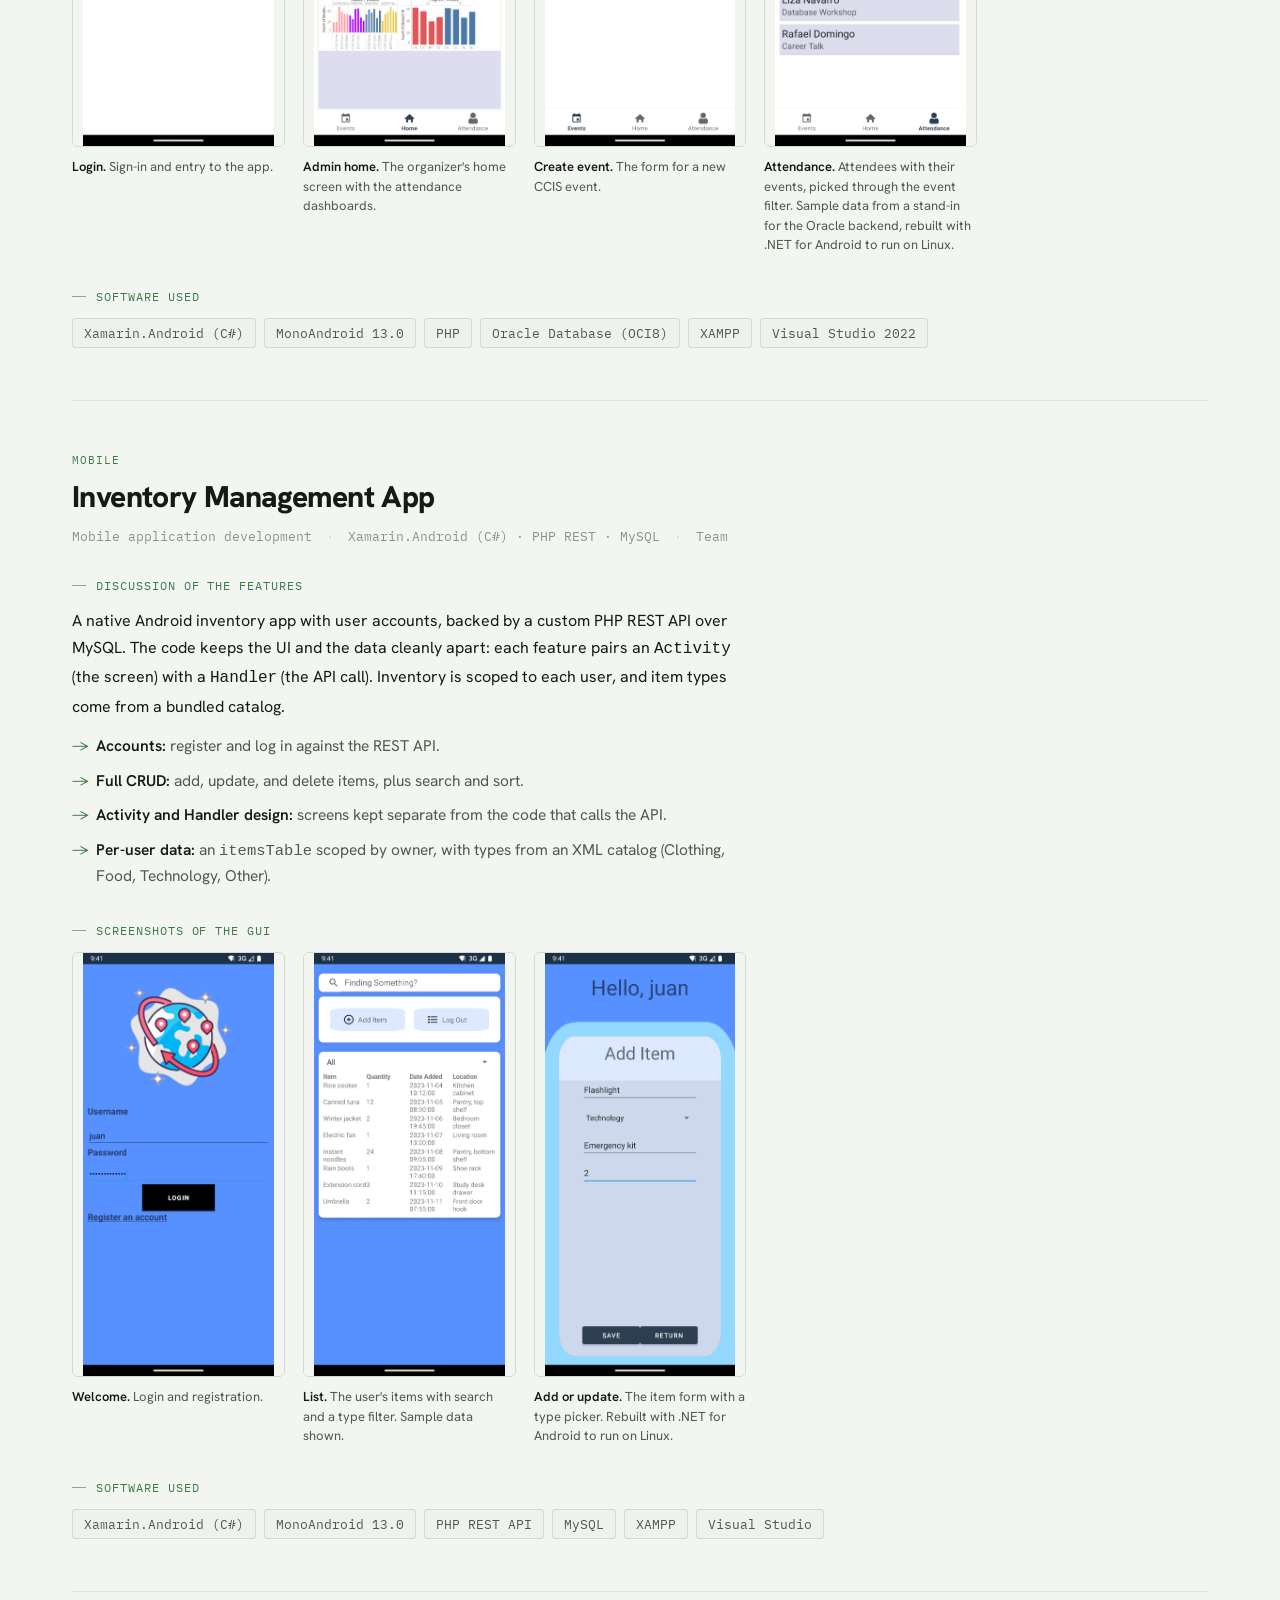
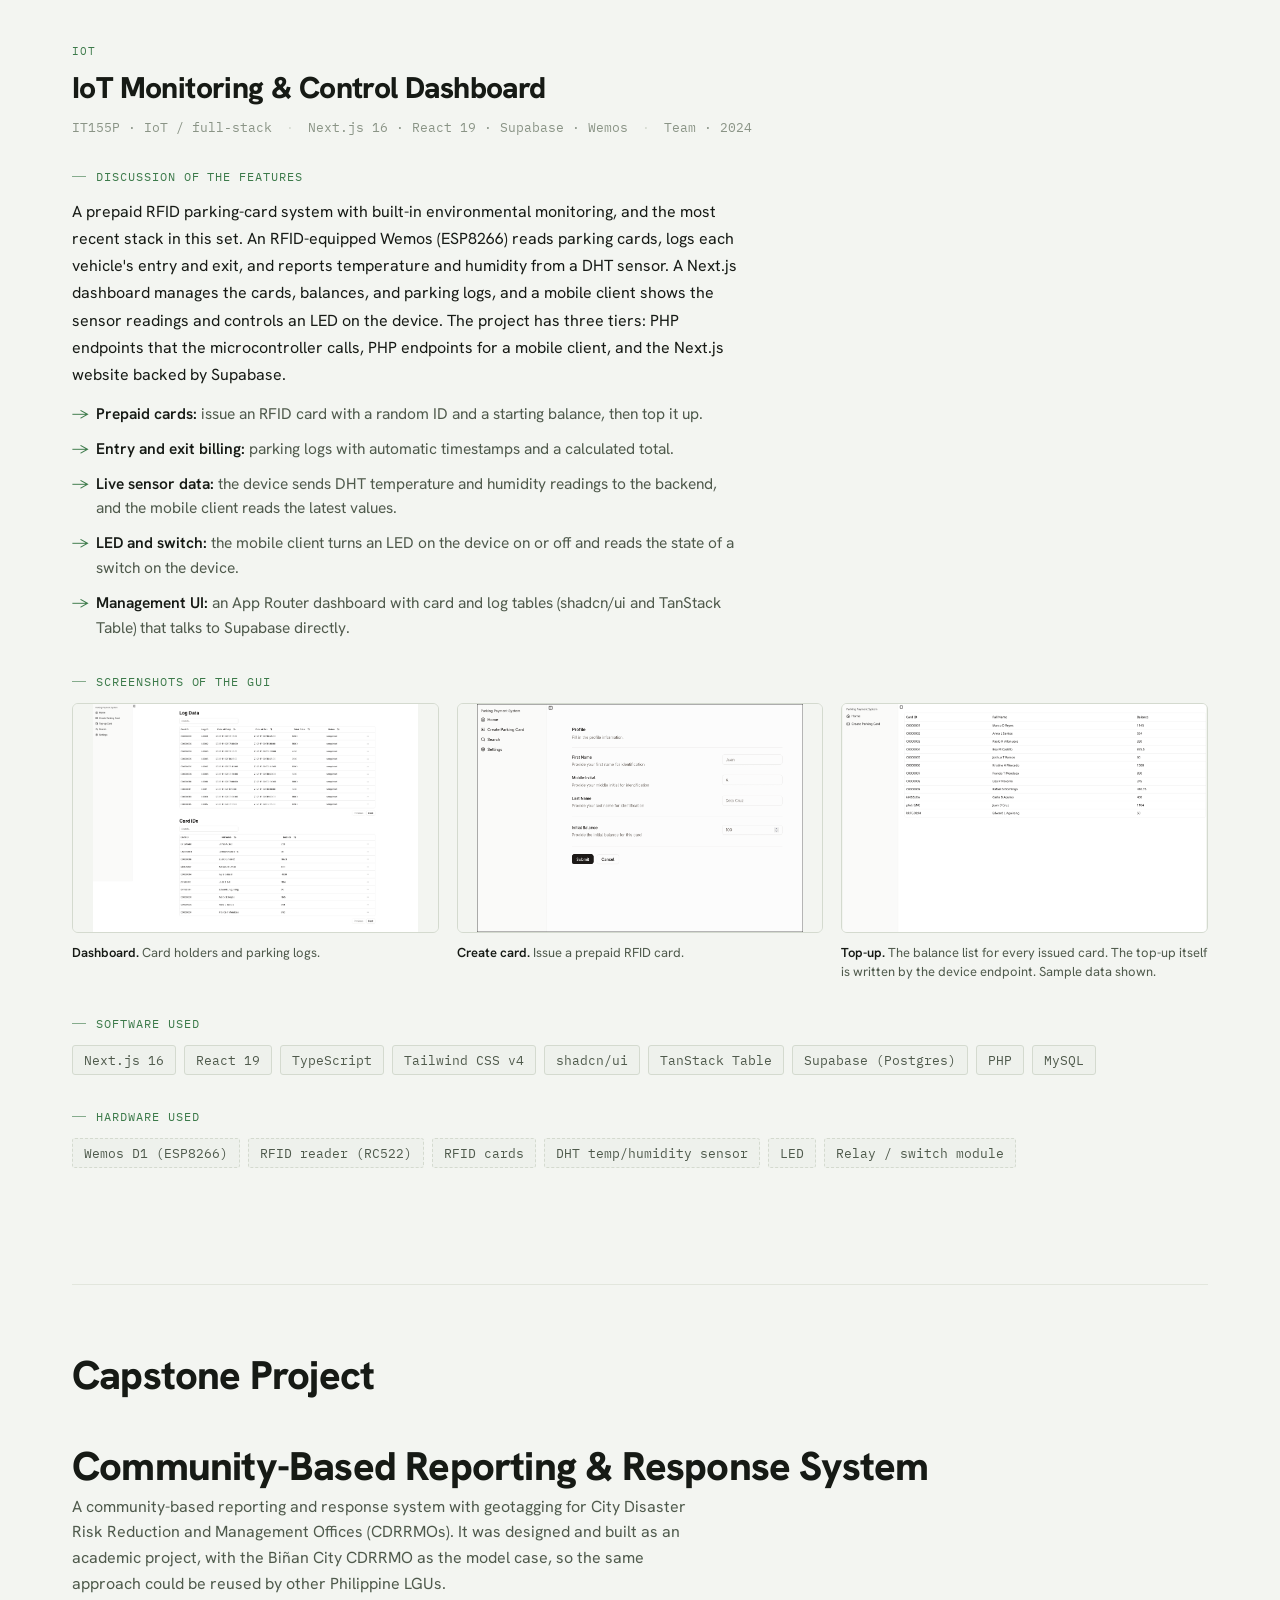
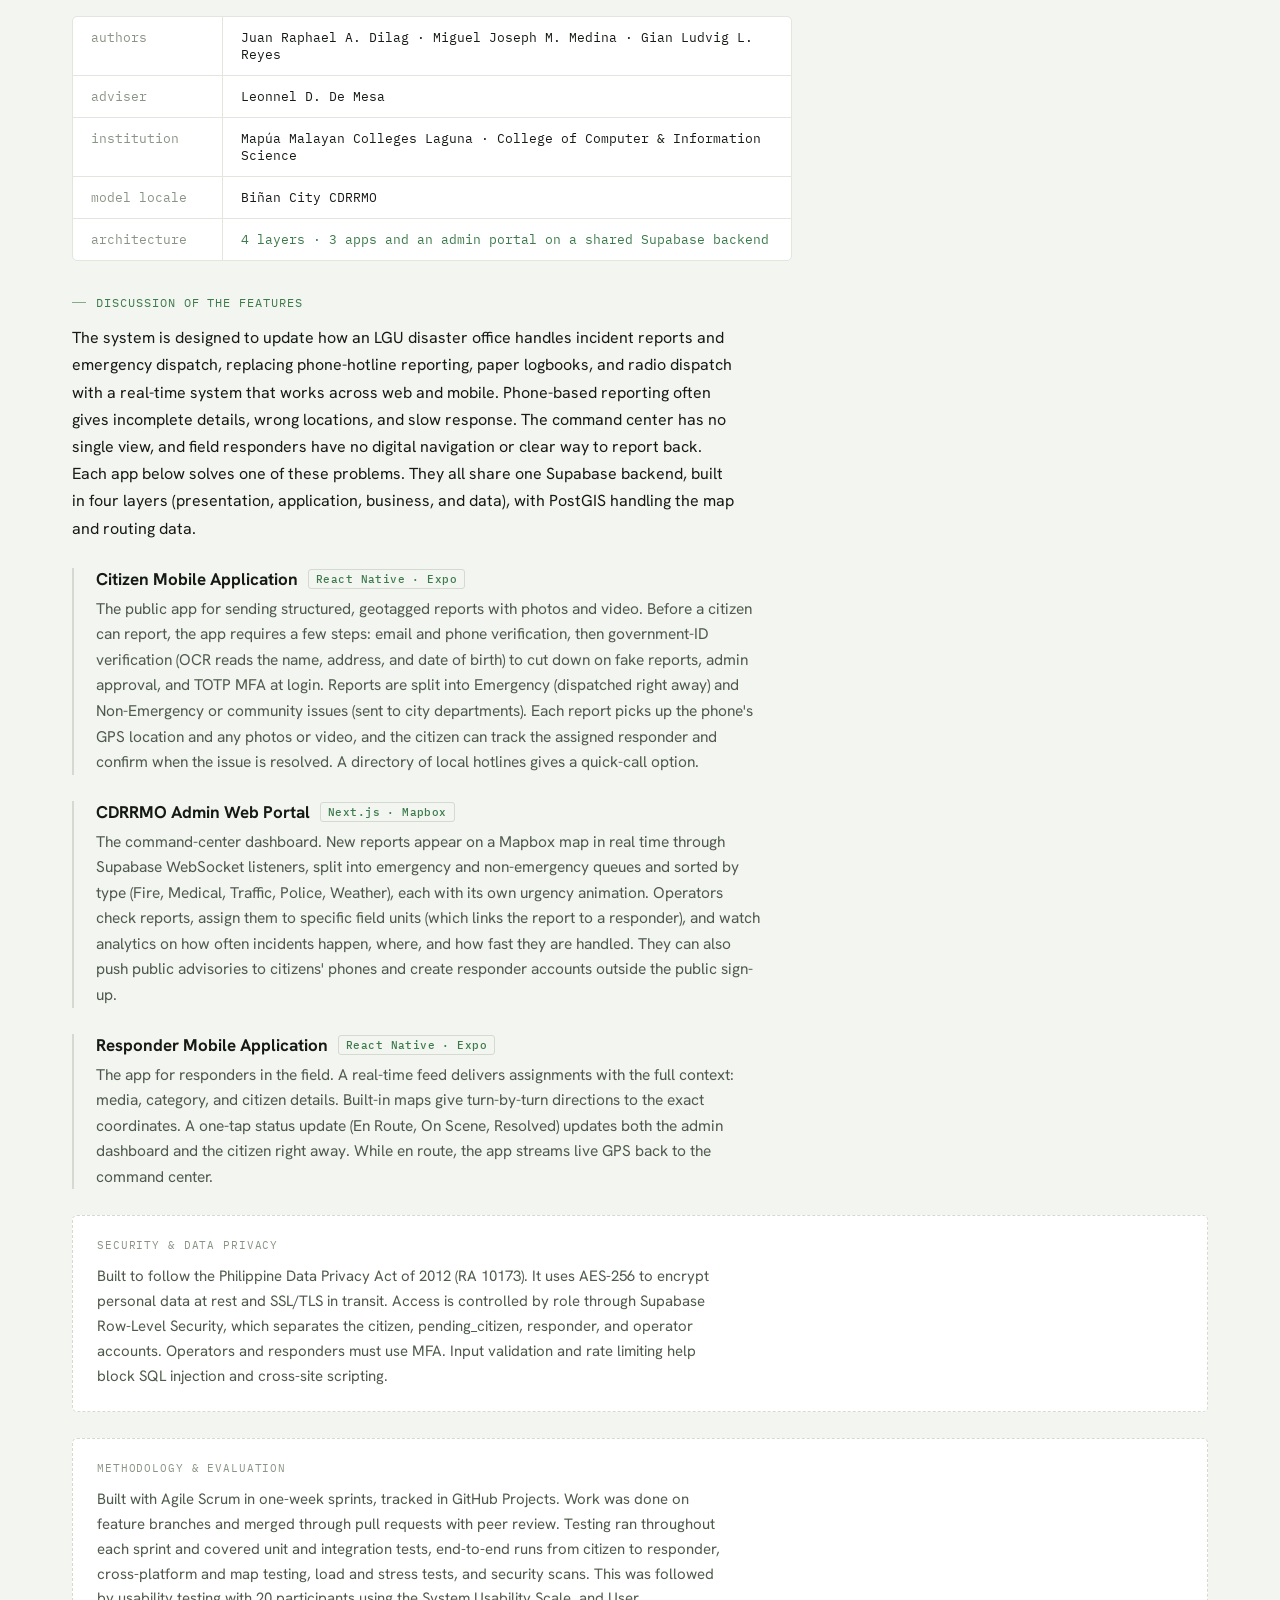
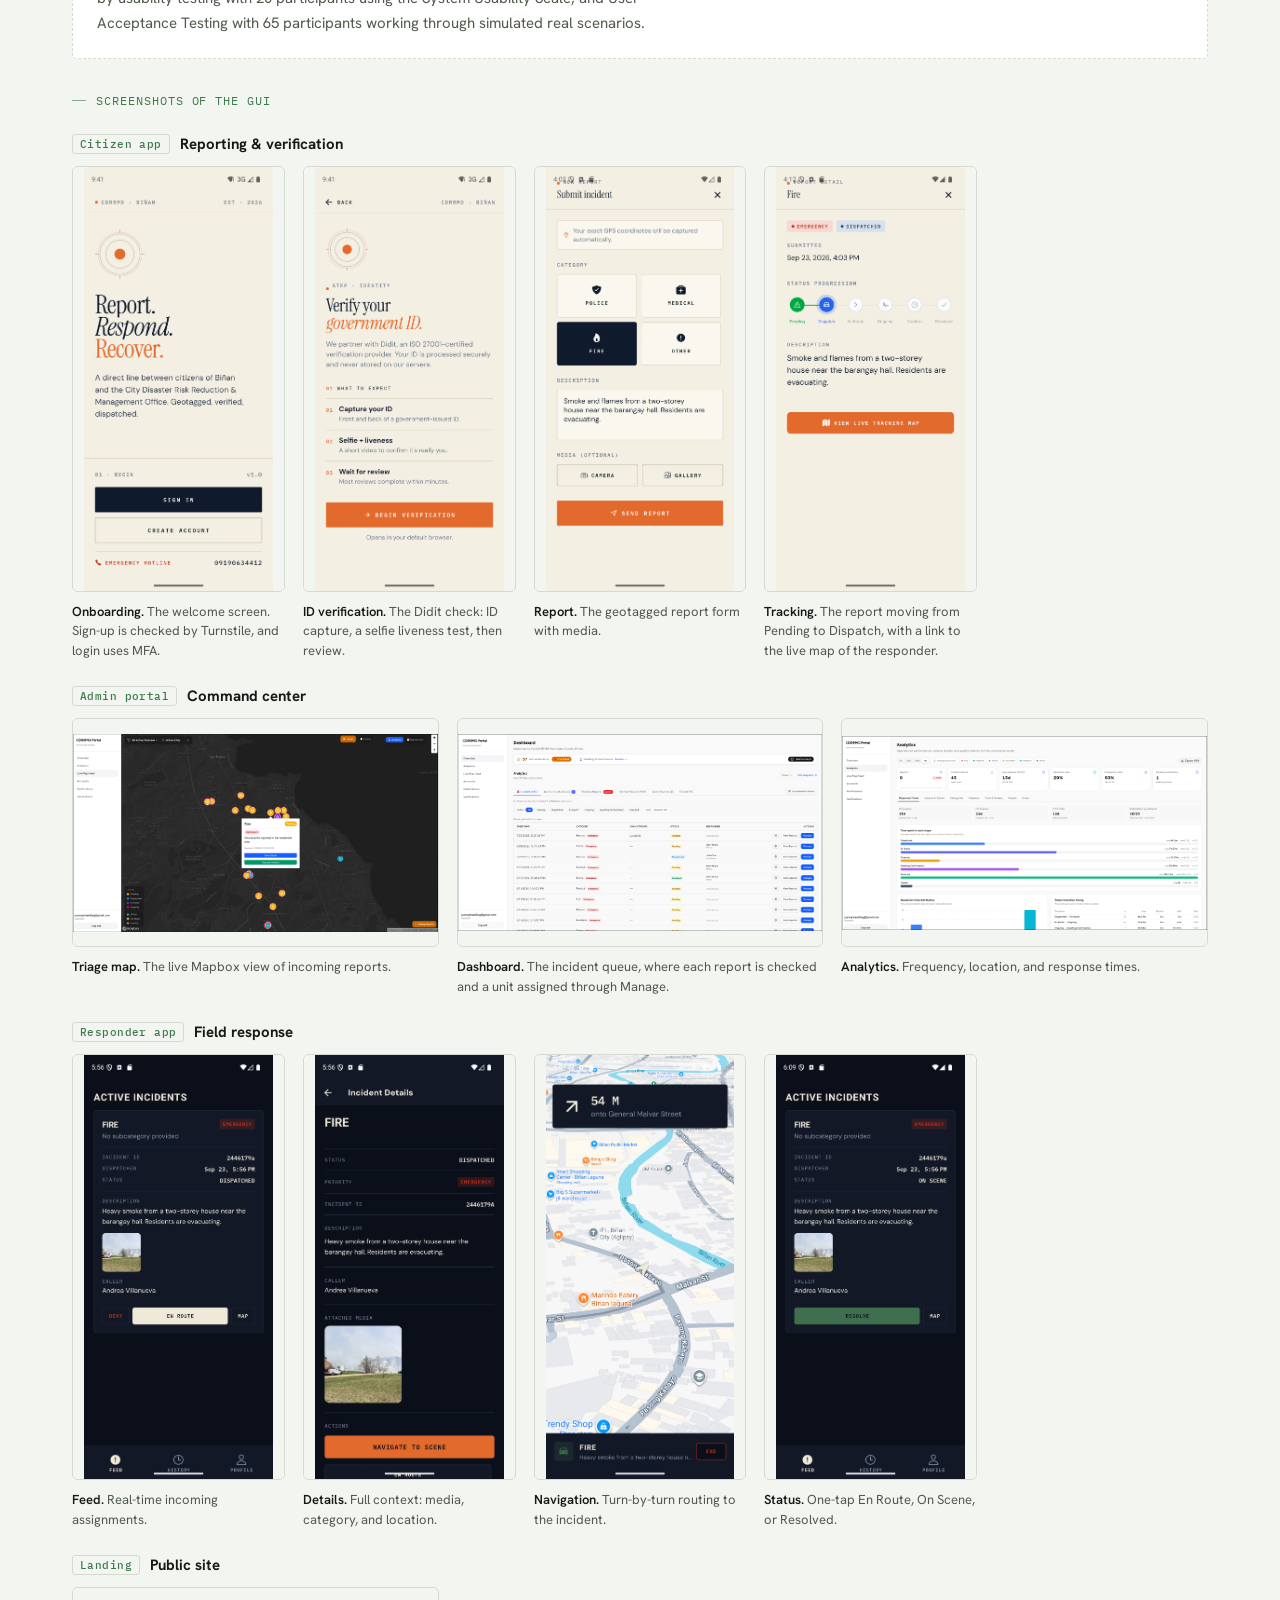
==== commit 415359fc: "added photos" ====
--- a/coursework.html
+++ b/coursework.html
@@ -77,8 +77,8 @@
     <section class="doc-hero">
       <div class="doc-kicker">Academic software · BSIT · 2021 to 2026</div>
       <h1>Coursework and Capstone</h1>
-      <p class="doc-lead">The software I built as coursework across four years of my degree. It ranges from early console programs to a final-year capstone that was deployed for a city disaster response office.</p>
-      <p class="doc-sub">There are nine machine problems here, written in C#, Python, PHP, SQL, and the TypeScript and React stack. They include console tools, desktop and mobile apps, database-driven web apps, and one full IoT build that runs from the hardware to the cloud. The capstone is a larger system: a real-time reporting and response platform for a local government unit, made up of several apps. Every entry below follows the same layout. First a look at the features, then screenshots of the GUI, then the software used, and the hardware where it applies. A final section, separate from the software, logs the technical seminars and workshops I attended for IT180L, each as a short summary with the takeaway I drew from it.</p>
+      <p class="doc-lead">The software I built as coursework across four years of my degree. It ranges from early console programs to a final-year capstone, a reporting and response system designed and built for a city disaster response office.</p>
+      <p class="doc-sub">There are nine machine problems here, written in C#, Python, Kotlin, PHP, SQL, and the TypeScript and React stack. They include console tools, desktop and mobile apps, database-driven web apps, and one full IoT build that runs from the hardware to the cloud. The capstone is a larger system: a real-time reporting and response platform for a local government unit, made up of several apps. Every entry below follows the same layout. First a look at the features, then screenshots of the GUI, then the software used, and the hardware where it applies. A final section, separate from the software, logs the technical seminars and workshops I attended for IT180L, each as a short summary with the takeaway I drew from it.</p>
 
       <div class="doc-cta">
         <a href="#machine-problems" class="btn btn-primary btn-md">Machine problems</a>
@@ -181,17 +181,15 @@
           <div class="shot-grid shot-grid--web">
             <figure class="shot shot--web">
               <div class="shot-frame">
-                <!-- replace with: <img src="screenshots/cipher-menu.png" alt="Multi-cipher main menu"> -->
-                <div class="shot-ph"><span class="shot-ph-ico" aria-hidden="true">▤</span><span class="shot-ph-cap">Main cipher menu</span><span class="shot-ph-note">screenshot pending</span></div>
+                <img src="screenshots/cipher-menu.png" alt="Multi-cipher main menu">
               </div>
               <figcaption><b>Main menu.</b> The console screen listing the ciphers and their hotkeys.</figcaption>
             </figure>
             <figure class="shot shot--web">
               <div class="shot-frame">
-                <!-- replace with: <img src="screenshots/cipher-vigenere.png" alt="Vigenère table and output"> -->
-                <div class="shot-ph"><span class="shot-ph-ico" aria-hidden="true">▤</span><span class="shot-ph-cap">Vigenère table &amp; output</span><span class="shot-ph-note">screenshot pending</span></div>
-              </div>
-              <figcaption><b>Vigenère.</b> The printed reference table with a sample run.</figcaption>
+                <img src="screenshots/cipher-vigenere.png" alt="Vigenère menu with an encryption run">
+              </div>
+              <figcaption><b>Vigenère.</b> The cipher submenu, then a sample message encrypted with a keyword.</figcaption>
             </figure>
           </div>
         </div>
@@ -232,17 +230,15 @@
           <div class="shot-grid shot-grid--web">
             <figure class="shot shot--web">
               <div class="shot-frame">
-                <!-- replace with: <img src="screenshots/pycrypto-lab1.png" alt="Lab1 Caesar/polyalphabetic menu"> -->
-                <div class="shot-ph"><span class="shot-ph-ico" aria-hidden="true">▤</span><span class="shot-ph-cap">Lab1 cipher menu</span><span class="shot-ph-note">screenshot pending</span></div>
+                <img src="screenshots/pycrypto-lab1.png" alt="Lab1 Caesar/polyalphabetic menu">
               </div>
               <figcaption><b>Lab1.</b> The Caesar and polyalphabetic menu with a sample encryption.</figcaption>
             </figure>
             <figure class="shot shot--web">
               <div class="shot-frame">
-                <!-- replace with: <img src="screenshots/pycrypto-benchmark.png" alt="Salsa20 vs Blowfish benchmark output"> -->
-                <div class="shot-ph"><span class="shot-ph-ico" aria-hidden="true">▤</span><span class="shot-ph-cap">FishTacos benchmark</span><span class="shot-ph-note">screenshot pending</span></div>
-              </div>
-              <figcaption><b>FishTacos.</b> The Salsa20 and Blowfish timing results.</figcaption>
+                <img src="screenshots/pycrypto-benchmark.png" alt="AES, Blowfish and Salsa20 benchmark output">
+              </div>
+              <figcaption><b>FishTacos.</b> The cipher cascade check, then the AES, Blowfish, and Salsa20 timing results.</figcaption>
             </figure>
           </div>
         </div>
@@ -250,7 +246,7 @@
         <div class="subblock">
           <div class="subblock-label">Software used</div>
           <div class="chips">
-            <span class="chip">Python 3</span><span class="chip">PyCryptodome</span><span class="chip">Salsa20</span><span class="chip">Blowfish (CBC)</span>
+            <span class="chip">Python 3</span><span class="chip">PyCryptodome</span><span class="chip">AES-256 (CBC)</span><span class="chip">Salsa20</span><span class="chip">Blowfish (CBC)</span>
           </div>
         </div>
       </article>
@@ -284,24 +280,21 @@
           <div class="shot-grid shot-grid--web">
             <figure class="shot shot--web">
               <div class="shot-frame">
-                <!-- replace with: <img src="screenshots/marine-menu.png" alt="Marine Adventures main menu"> -->
-                <div class="shot-ph"><span class="shot-ph-ico" aria-hidden="true">▤</span><span class="shot-ph-cap">Main menu</span><span class="shot-ph-note">screenshot pending</span></div>
-              </div>
-              <figcaption><b>Main menu.</b> The title screen and the start of a run.</figcaption>
-            </figure>
-            <figure class="shot shot--web">
-              <div class="shot-frame">
-                <!-- replace with: <img src="screenshots/marine-gameplay.png" alt="Marine Adventures boss fight"> -->
-                <div class="shot-ph"><span class="shot-ph-ico" aria-hidden="true">▤</span><span class="shot-ph-cap">Gameplay · boss fight</span><span class="shot-ph-note">screenshot pending</span></div>
-              </div>
-              <figcaption><b>Gameplay.</b> A boss fight with power-ups active.</figcaption>
-            </figure>
-            <figure class="shot shot--web">
-              <div class="shot-frame">
-                <!-- replace with: <img src="screenshots/marine-highscore.png" alt="Marine Adventures high score screen"> -->
-                <div class="shot-ph"><span class="shot-ph-ico" aria-hidden="true">▤</span><span class="shot-ph-cap">High-score screen</span><span class="shot-ph-note">screenshot pending</span></div>
-              </div>
-              <figcaption><b>High scores.</b> The saved leaderboard after a run.</figcaption>
+                <img src="screenshots/marine-menu.png" alt="Marine Adventures main menu">
+              </div>
+              <figcaption><b>Main menu.</b> The title screen with New Game, Load, High score, and Exit.</figcaption>
+            </figure>
+            <figure class="shot shot--web">
+              <div class="shot-frame">
+                <img src="screenshots/marine-gameplay.png" alt="Marine Adventures boss fight">
+              </div>
+              <figcaption><b>Gameplay.</b> The level 5 boss fight, loaded from a save, with the double-shot power-up active.</figcaption>
+            </figure>
+            <figure class="shot shot--web">
+              <div class="shot-frame">
+                <img src="screenshots/marine-highscore.png" alt="Marine Adventures high score screen">
+              </div>
+              <figcaption><b>High scores.</b> The saved leaderboard after a run, with sample names. Captured under Mono on Linux, so the window controls look different from Windows.</figcaption>
             </figure>
           </div>
         </div>
@@ -328,11 +321,11 @@
 
         <div class="subblock">
           <div class="subblock-label">Discussion of the features</div>
-          <p>A relational schema design for a resort management system. This is a design deliverable (<span class="em">Statements.txt</span>) rather than a running app. It shows normalized modelling with primary keys, check constraints, and foreign-key relationships.</p>
+          <p>A relational schema design for a resort management system. This is a design deliverable (<span class="em">Statements.txt</span>) rather than a running app, and it is unfinished. Departments and Manager are written out with primary keys and a check constraint. Employees breaks off after two columns, so the file is a partial draft rather than a schema that would run.</p>
           <ul class="feat-list">
             <li><b>Departments:</b> the role is the primary key, with a <code>CHECK</code> constraint that limits roles to Accountant, Maintenance, or Reception, plus salary range and qualifications.</li>
-            <li><b>Manager and Employees:</b> a "managed by" relationship modelled with foreign keys.</li>
-            <li><b>Constraints first:</b> keys, checks, and relationships written directly in the <code>CREATE TABLE</code> code.</li>
+            <li><b>Manager and Employees:</b> Manager is keyed on <code>ManagerID</code>, and Employees carries a <code>ManagedBy</code> column pointing back at it. The link is implied by the column name only. No <code>FOREIGN KEY</code> is declared, and <code>ManagedBy</code> never gets a datatype.</li>
+            <li><b>Constraints first:</b> keys and checks written directly in the <code>CREATE TABLE</code> code as named <code>CONSTRAINT</code> clauses.</li>
           </ul>
         </div>
 
@@ -342,17 +335,15 @@
           <div class="shot-grid shot-grid--web">
             <figure class="shot shot--web">
               <div class="shot-frame">
-                <!-- replace with: <img src="screenshots/resort-erd.png" alt="Resort schema ERD"> -->
-                <div class="shot-ph"><span class="shot-ph-ico" aria-hidden="true">◫</span><span class="shot-ph-cap">Entity-relationship diagram</span><span class="shot-ph-note">screenshot pending</span></div>
-              </div>
-              <figcaption><b>ERD.</b> The Departments, Manager, and Employees tables and how they relate.</figcaption>
-            </figure>
-            <figure class="shot shot--web">
-              <div class="shot-frame">
-                <!-- replace with: <img src="screenshots/resort-ddl.png" alt="CREATE TABLE DDL"> -->
-                <div class="shot-ph"><span class="shot-ph-ico" aria-hidden="true">▤</span><span class="shot-ph-cap">CREATE TABLE code</span><span class="shot-ph-note">screenshot pending</span></div>
-              </div>
-              <figcaption><b>DDL.</b> The T-SQL <code>CREATE</code> statements with keys and constraints.</figcaption>
+                <img src="screenshots/resort-erd.png" alt="Resort schema ERD">
+              </div>
+              <figcaption><b>ERD.</b> The Departments, Manager, and Employees tables, drawn from what the schema file declares.</figcaption>
+            </figure>
+            <figure class="shot shot--web">
+              <div class="shot-frame">
+                <img src="screenshots/resort-ddl.png" alt="CREATE TABLE DDL">
+              </div>
+              <figcaption><b>DDL.</b> The T-SQL <code>CREATE</code> statements as the file has them, keys and checks included, Employees left unfinished.</figcaption>
             </figure>
           </div>
         </div>
@@ -367,19 +358,19 @@
 
       <!-- ---------- MP-05 : Document Management System ---------- -->
       <article class="mp" id="mp-docusafe">
-        <div class="topic-eyebrow">Web · CRUD</div>
+        <div class="topic-eyebrow">Mobile · CRUD</div>
         <div class="mp-head">
           <h3>Document Management System, “DocuSafe”</h3>
         </div>
         <div class="mp-meta">
           <span>IT140P · Web systems &amp; databases</span><span class="dot">·</span>
-          <span>PHP · MySQL</span><span class="dot">·</span>
+          <span>Kotlin · PHP · MySQL</span><span class="dot">·</span>
           <span>Solo</span>
         </div>
 
         <div class="subblock">
           <div class="subblock-label">Discussion of the features</div>
-          <p>A database-backed web app for storing personal documents, with expiry dates, user login, and full create, read, update, and delete, including the files themselves. Users log in against a <span class="em">users</span> table with <code>password_verify()</code> and bcrypt-hashed passwords. Documents, and the file data, live in a <span class="em">docusafe</span> table as BLOBs. The project grew from an earlier records-only lab into the finished app.</p>
+          <p>A document manager for personal documents: an Android app in Kotlin and Jetpack Compose on top of a PHP and MySQL backend. It tracks expiry dates, handles user login, and supports full create, read, update, and delete, including the files themselves. Users log in against a <span class="em">users</span> table with <code>password_verify()</code> and bcrypt-hashed passwords. Documents, and the file data, live in a <span class="em">docusafe</span> table as BLOBs. The project grew from an earlier records-only lab into the finished app.</p>
           <ul class="feat-list">
             <li><b>Secure login:</b> bcrypt-hashed passwords and prepared statements throughout.</li>
             <li><b>File storage:</b> uploads saved as BLOBs and streamed back when requested.</li>
@@ -390,27 +381,24 @@
 
         <div class="subblock">
           <div class="subblock-label">Screenshots of the GUI</div>
-          <div class="shot-grid shot-grid--web">
-            <figure class="shot shot--web">
-              <div class="shot-frame">
-                <!-- replace with: <img src="screenshots/docusafe-login.png" alt="DocuSafe login"> -->
-                <div class="shot-ph"><span class="shot-ph-ico" aria-hidden="true">▤</span><span class="shot-ph-cap">Login</span><span class="shot-ph-note">screenshot pending</span></div>
+          <div class="shot-grid shot-grid--mobile">
+            <figure class="shot shot--mobile">
+              <div class="shot-frame">
+                <img src="screenshots/docusafe-login.png" alt="DocuSafe login">
               </div>
               <figcaption><b>Login.</b> Sign-in checked against bcrypt-hashed passwords.</figcaption>
             </figure>
-            <figure class="shot shot--web">
-              <div class="shot-frame">
-                <!-- replace with: <img src="screenshots/docusafe-dashboard.png" alt="DocuSafe document dashboard"> -->
-                <div class="shot-ph"><span class="shot-ph-ico" aria-hidden="true">▤</span><span class="shot-ph-cap">Document dashboard</span><span class="shot-ph-note">screenshot pending</span></div>
-              </div>
-              <figcaption><b>Dashboard.</b> Stored documents with their expiry dates.</figcaption>
-            </figure>
-            <figure class="shot shot--web">
-              <div class="shot-frame">
-                <!-- replace with: <img src="screenshots/docusafe-upload.png" alt="DocuSafe upload"> -->
-                <div class="shot-ph"><span class="shot-ph-ico" aria-hidden="true">▤</span><span class="shot-ph-cap">Upload document</span><span class="shot-ph-note">screenshot pending</span></div>
-              </div>
-              <figcaption><b>Upload.</b> A file saved as a BLOB through a prepared insert.</figcaption>
+            <figure class="shot shot--mobile">
+              <div class="shot-frame">
+                <img src="screenshots/docusafe-dashboard.png" alt="DocuSafe document dashboard">
+              </div>
+              <figcaption><b>Dashboard.</b> Stored documents with their expiry dates, soonest first. Sample data shown.</figcaption>
+            </figure>
+            <figure class="shot shot--mobile">
+              <div class="shot-frame">
+                <img src="screenshots/docusafe-upload.png" alt="DocuSafe upload">
+              </div>
+              <figcaption><b>Upload.</b> Name, type, and expiry date, then the file, which is saved as a BLOB through a prepared insert.</figcaption>
             </figure>
           </div>
         </div>
@@ -418,7 +406,7 @@
         <div class="subblock">
           <div class="subblock-label">Software used</div>
           <div class="chips">
-            <span class="chip">PHP</span><span class="chip">MySQL</span><span class="chip">XAMPP / Apache</span><span class="chip">HTML · CSS · JS</span><span class="chip">bcrypt</span>
+            <span class="chip">PHP</span><span class="chip">MySQL</span><span class="chip">XAMPP / Apache</span><span class="chip">Kotlin</span><span class="chip">Jetpack Compose</span><span class="chip">Ktor</span><span class="chip">bcrypt</span>
           </div>
         </div>
       </article>
@@ -452,31 +440,27 @@
           <div class="shot-grid shot-grid--web">
             <figure class="shot shot--web">
               <div class="shot-frame">
-                <!-- replace with: <img src="screenshots/gearshift-home.png" alt="GearShift home page"> -->
-                <div class="shot-ph"><span class="shot-ph-ico" aria-hidden="true">▤</span><span class="shot-ph-cap">Home / marketing</span><span class="shot-ph-note">screenshot pending</span></div>
-              </div>
-              <figcaption><b>Home.</b> The public landing and marketing pages.</figcaption>
-            </figure>
-            <figure class="shot shot--web">
-              <div class="shot-frame">
-                <!-- replace with: <img src="screenshots/gearshift-fleet.png" alt="GearShift fleet browse"> -->
-                <div class="shot-ph"><span class="shot-ph-ico" aria-hidden="true">▤</span><span class="shot-ph-cap">Fleet browse &amp; detail</span><span class="shot-ph-note">screenshot pending</span></div>
-              </div>
-              <figcaption><b>Fleet.</b> Browse cars and open a car's detail view.</figcaption>
-            </figure>
-            <figure class="shot shot--web">
-              <div class="shot-frame">
-                <!-- replace with: <img src="screenshots/gearshift-schedule.png" alt="GearShift booking schedule"> -->
-                <div class="shot-ph"><span class="shot-ph-ico" aria-hidden="true">▤</span><span class="shot-ph-cap">Booking schedule</span><span class="shot-ph-note">screenshot pending</span></div>
-              </div>
-              <figcaption><b>Schedule.</b> Reserve a car for a set of dates.</figcaption>
-            </figure>
-            <figure class="shot shot--web">
-              <div class="shot-frame">
-                <!-- replace with: <img src="screenshots/gearshift-admin.png" alt="GearShift admin reservations"> -->
-                <div class="shot-ph"><span class="shot-ph-ico" aria-hidden="true">▤</span><span class="shot-ph-cap">Admin reservations</span><span class="shot-ph-note">screenshot pending</span></div>
-              </div>
-              <figcaption><b>Admin.</b> Manage all bookings and user accounts.</figcaption>
+                <img src="screenshots/gearshift-home.png" alt="GearShift home page">
+              </div>
+              <figcaption><b>Home.</b> The public landing page.</figcaption>
+            </figure>
+            <figure class="shot shot--web">
+              <div class="shot-frame">
+                <img src="screenshots/gearshift-fleet.png" alt="GearShift fleet browse">
+              </div>
+              <figcaption><b>Fleet.</b> The car grid, where each card opens that car's detail page. Sample cars shown.</figcaption>
+            </figure>
+            <figure class="shot shot--web">
+              <div class="shot-frame">
+                <img src="screenshots/gearshift-schedule.png" alt="GearShift booking dialog with start and end dates">
+              </div>
+              <figcaption><b>Schedule.</b> The booking dialog on a car's detail page, with the rental dates filled in.</figcaption>
+            </figure>
+            <figure class="shot shot--web">
+              <div class="shot-frame">
+                <img src="screenshots/gearshift-admin.png" alt="GearShift admin bookings with approve and deny buttons">
+              </div>
+              <figcaption><b>Admin.</b> Every booking with Approve and Deny, and the balance still due. Sample data, captured under Mono on Linux with the Access data moved to SQLite.</figcaption>
             </figure>
           </div>
         </div>
@@ -517,31 +501,27 @@
           <div class="shot-grid shot-grid--mobile">
             <figure class="shot shot--mobile">
               <div class="shot-frame">
-                <!-- replace with: <img src="screenshots/ccis-login.png" alt="CCIS login"> -->
-                <div class="shot-ph"><span class="shot-ph-ico" aria-hidden="true">▤</span><span class="shot-ph-cap">Login</span><span class="shot-ph-note">screenshot pending</span></div>
+                <img src="screenshots/ccis-login.png" alt="CCIS login">
               </div>
               <figcaption><b>Login.</b> Sign-in and entry to the app.</figcaption>
             </figure>
             <figure class="shot shot--mobile">
               <div class="shot-frame">
-                <!-- replace with: <img src="screenshots/ccis-admin-home.png" alt="CCIS admin home"> -->
-                <div class="shot-ph"><span class="shot-ph-ico" aria-hidden="true">▤</span><span class="shot-ph-cap">Admin home</span><span class="shot-ph-note">screenshot pending</span></div>
-              </div>
-              <figcaption><b>Admin home.</b> The event management hub.</figcaption>
+                <img src="screenshots/ccis-admin-home.png" alt="CCIS admin home">
+              </div>
+              <figcaption><b>Admin home.</b> The organizer's home screen with the attendance dashboards.</figcaption>
             </figure>
             <figure class="shot shot--mobile">
               <div class="shot-frame">
-                <!-- replace with: <img src="screenshots/ccis-create-event.png" alt="CCIS create event"> -->
-                <div class="shot-ph"><span class="shot-ph-ico" aria-hidden="true">▤</span><span class="shot-ph-cap">Create event</span><span class="shot-ph-note">screenshot pending</span></div>
+                <img src="screenshots/ccis-create-event.png" alt="CCIS create event">
               </div>
               <figcaption><b>Create event.</b> The form for a new CCIS event.</figcaption>
             </figure>
             <figure class="shot shot--mobile">
               <div class="shot-frame">
-                <!-- replace with: <img src="screenshots/ccis-attendance.png" alt="CCIS attendance"> -->
-                <div class="shot-ph"><span class="shot-ph-ico" aria-hidden="true">▤</span><span class="shot-ph-cap">Attendance</span><span class="shot-ph-note">screenshot pending</span></div>
-              </div>
-              <figcaption><b>Attendance.</b> Recording turnout for an event.</figcaption>
+                <img src="screenshots/ccis-attendance.png" alt="CCIS attendance list with event picker">
+              </div>
+              <figcaption><b>Attendance.</b> Attendees with their events, picked through the event filter. Sample data from a stand-in for the Oracle backend, rebuilt with .NET for Android to run on Linux.</figcaption>
             </figure>
           </div>
         </div>
@@ -582,24 +562,21 @@
           <div class="shot-grid shot-grid--mobile">
             <figure class="shot shot--mobile">
               <div class="shot-frame">
-                <!-- replace with: <img src="screenshots/inventory-welcome.png" alt="Inventory welcome/login"> -->
-                <div class="shot-ph"><span class="shot-ph-ico" aria-hidden="true">▤</span><span class="shot-ph-cap">Welcome / login</span><span class="shot-ph-note">screenshot pending</span></div>
+                <img src="screenshots/inventory-welcome.png" alt="Inventory login screen">
               </div>
               <figcaption><b>Welcome.</b> Login and registration.</figcaption>
             </figure>
             <figure class="shot shot--mobile">
               <div class="shot-frame">
-                <!-- replace with: <img src="screenshots/inventory-list.png" alt="Inventory list with search and sort"> -->
-                <div class="shot-ph"><span class="shot-ph-ico" aria-hidden="true">▤</span><span class="shot-ph-cap">Inventory list</span><span class="shot-ph-note">screenshot pending</span></div>
-              </div>
-              <figcaption><b>List.</b> The user's items with search and sort.</figcaption>
+                <img src="screenshots/inventory-list.png" alt="Inventory list with search and sort">
+              </div>
+              <figcaption><b>List.</b> The user's items with search and a type filter. Sample data shown.</figcaption>
             </figure>
             <figure class="shot shot--mobile">
               <div class="shot-frame">
-                <!-- replace with: <img src="screenshots/inventory-additem.png" alt="Inventory add/update item"> -->
-                <div class="shot-ph"><span class="shot-ph-ico" aria-hidden="true">▤</span><span class="shot-ph-cap">Add / update item</span><span class="shot-ph-note">screenshot pending</span></div>
-              </div>
-              <figcaption><b>Add or update.</b> The item form with a type picker.</figcaption>
+                <img src="screenshots/inventory-additem.png" alt="Inventory add/update item">
+              </div>
+              <figcaption><b>Add or update.</b> The item form with a type picker. Rebuilt with .NET for Android to run on Linux.</figcaption>
             </figure>
           </div>
         </div>
@@ -626,12 +603,12 @@
 
         <div class="subblock">
           <div class="subblock-label">Discussion of the features</div>
-          <p>A prepaid RFID parking-card system with built-in environmental monitoring, and the most recent stack in this set. An RFID-equipped Wemos (ESP8266) reads parking cards, logs each vehicle's entry and exit, and reports temperature and humidity from a DHT sensor. A Next.js dashboard manages the cards, balances, and parking logs, and can switch an LED and a relay on and off from anywhere. The project has three tiers: PHP endpoints that the microcontroller calls, PHP endpoints for a mobile client, and the Next.js website backed by Supabase.</p>
+          <p>A prepaid RFID parking-card system with built-in environmental monitoring, and the most recent stack in this set. An RFID-equipped Wemos (ESP8266) reads parking cards, logs each vehicle's entry and exit, and reports temperature and humidity from a DHT sensor. A Next.js dashboard manages the cards, balances, and parking logs, and a mobile client shows the sensor readings and controls an LED on the device. The project has three tiers: PHP endpoints that the microcontroller calls, PHP endpoints for a mobile client, and the Next.js website backed by Supabase.</p>
           <ul class="feat-list">
             <li><b>Prepaid cards:</b> issue an RFID card with a random ID and a starting balance, then top it up.</li>
             <li><b>Entry and exit billing:</b> parking logs with automatic timestamps and a calculated total.</li>
-            <li><b>Live sensor data:</b> the device sends DHT temperature and humidity readings to the backend.</li>
-            <li><b>Remote control:</b> switch an LED and a relay on or off from the dashboard.</li>
+            <li><b>Live sensor data:</b> the device sends DHT temperature and humidity readings to the backend, and the mobile client reads the latest values.</li>
+            <li><b>LED and switch:</b> the mobile client turns an LED on the device on or off and reads the state of a switch on the device.</li>
             <li><b>Management UI:</b> an App Router dashboard with card and log tables (shadcn/ui and TanStack Table) that talks to Supabase directly.</li>
           </ul>
         </div>
@@ -641,31 +618,21 @@
           <div class="shot-grid shot-grid--web">
             <figure class="shot shot--web">
               <div class="shot-frame">
-                <!-- replace with: <img src="screenshots/iot-dashboard.png" alt="IoT dashboard cards and logs"> -->
-                <div class="shot-ph"><span class="shot-ph-ico" aria-hidden="true">▤</span><span class="shot-ph-cap">Dashboard · cards &amp; logs</span><span class="shot-ph-note">screenshot pending</span></div>
+                <img src="screenshots/iot-dashboard.png" alt="IoT dashboard cards and logs">
               </div>
               <figcaption><b>Dashboard.</b> Card holders and parking logs.</figcaption>
             </figure>
             <figure class="shot shot--web">
               <div class="shot-frame">
-                <!-- replace with: <img src="screenshots/iot-createcard.png" alt="Create RFID card"> -->
-                <div class="shot-ph"><span class="shot-ph-ico" aria-hidden="true">▤</span><span class="shot-ph-cap">Create RFID card</span><span class="shot-ph-note">screenshot pending</span></div>
+                <img src="screenshots/iot-createcard.png" alt="Create RFID card">
               </div>
               <figcaption><b>Create card.</b> Issue a prepaid RFID card.</figcaption>
             </figure>
             <figure class="shot shot--web">
               <div class="shot-frame">
-                <!-- replace with: <img src="screenshots/iot-topup.png" alt="Top up balance"> -->
-                <div class="shot-ph"><span class="shot-ph-ico" aria-hidden="true">▤</span><span class="shot-ph-cap">Top-up balance</span><span class="shot-ph-note">screenshot pending</span></div>
-              </div>
-              <figcaption><b>Top-up.</b> Add balance to an existing card.</figcaption>
-            </figure>
-            <figure class="shot shot--web">
-              <div class="shot-frame">
-                <!-- replace with: <img src="screenshots/iot-telemetry.png" alt="DHT telemetry and LED/relay control"> -->
-                <div class="shot-ph"><span class="shot-ph-ico" aria-hidden="true">▤</span><span class="shot-ph-cap">Telemetry &amp; control</span><span class="shot-ph-note">screenshot pending</span></div>
-              </div>
-              <figcaption><b>Telemetry.</b> DHT readings with the LED and relay switches.</figcaption>
+                <img src="screenshots/iot-topup.png" alt="Card balances table">
+              </div>
+              <figcaption><b>Top-up.</b> The balance list for every issued card. The top-up itself is written by the device endpoint. Sample data shown.</figcaption>
             </figure>
           </div>
         </div>
@@ -694,13 +661,13 @@
 
       <div class="capstone-hero">
         <h3 class="capstone-title">Community-Based Reporting &amp; Response System</h3>
-        <p class="capstone-sub">A community-based reporting and response system with geotagging for City Disaster Risk Reduction and Management Offices (CDRRMOs). It was piloted with the Biñan City CDRRMO as a model that other Philippine LGUs can reuse.</p>
+        <p class="capstone-sub">A community-based reporting and response system with geotagging for City Disaster Risk Reduction and Management Offices (CDRRMOs). It was designed and built as an academic project, with the Biñan City CDRRMO as the model case, so the same approach could be reused by other Philippine LGUs.</p>
 
         <div class="authorcard">
           <div class="row"><div class="k">authors</div><div class="v">Juan Raphael A. Dilag · Miguel Joseph M. Medina · Gian Ludvig L. Reyes</div></div>
           <div class="row"><div class="k">adviser</div><div class="v">Leonnel D. De Mesa</div></div>
           <div class="row"><div class="k">institution</div><div class="v">Mapúa Malayan Colleges Laguna · College of Computer &amp; Information Science</div></div>
-          <div class="row"><div class="k">pilot locale</div><div class="v">Biñan City CDRRMO</div></div>
+          <div class="row"><div class="k">model locale</div><div class="v">Biñan City CDRRMO</div></div>
           <div class="row"><div class="k">architecture</div><div class="v accent">4 layers · 3 apps and an admin portal on a shared Supabase backend</div></div>
         </div>
       </div>
@@ -708,7 +675,7 @@
       <!-- ---------- Capstone : Discussion ---------- -->
       <div class="subblock" id="cap-discussion">
         <div class="subblock-label">Discussion of the features</div>
-        <p>The system updates how an LGU disaster office handles incident reports and emergency dispatch. It replaces phone-hotline reporting, paper logbooks, and radio dispatch with a real-time system that works across web and mobile. Phone-based reporting often gives incomplete details, wrong locations, and slow response. The command center has no single view, and field responders have no digital navigation or clear way to report back. Each app below solves one of these problems. They all share one Supabase backend, built in four layers (presentation, application, business, and data), with PostGIS handling the map and routing data.</p>
+        <p>The system is designed to update how an LGU disaster office handles incident reports and emergency dispatch, replacing phone-hotline reporting, paper logbooks, and radio dispatch with a real-time system that works across web and mobile. Phone-based reporting often gives incomplete details, wrong locations, and slow response. The command center has no single view, and field responders have no digital navigation or clear way to report back. Each app below solves one of these problems. They all share one Supabase backend, built in four layers (presentation, application, business, and data), with PostGIS handling the map and routing data.</p>
 
         <div class="iface">
           <h4>Citizen Mobile Application <span class="badge">React Native · Expo</span></h4>
@@ -744,31 +711,27 @@
         <div class="shot-grid shot-grid--mobile">
           <figure class="shot shot--mobile">
             <div class="shot-frame">
-              <!-- replace with: <img src="screenshots/cap-citizen-onboarding.png" alt="Citizen onboarding / login"> -->
-              <div class="shot-ph"><span class="shot-ph-ico" aria-hidden="true">▤</span><span class="shot-ph-cap">Onboarding / login</span><span class="shot-ph-note">screenshot pending</span></div>
-            </div>
-            <figcaption><b>Onboarding.</b> Sign-up with Turnstile and MFA login.</figcaption>
+              <img src="screenshots/cap-citizen-onboarding.png" alt="Citizen app welcome screen with sign-in and create account">
+            </div>
+            <figcaption><b>Onboarding.</b> The welcome screen. Sign-up is checked by Turnstile, and login uses MFA.</figcaption>
           </figure>
           <figure class="shot shot--mobile">
             <div class="shot-frame">
-              <!-- replace with: <img src="screenshots/cap-citizen-idverify.png" alt="ID verification"> -->
-              <div class="shot-ph"><span class="shot-ph-ico" aria-hidden="true">▤</span><span class="shot-ph-cap">ID verification</span><span class="shot-ph-note">screenshot pending</span></div>
-            </div>
-            <figcaption><b>ID verification.</b> Government-ID upload and OCR review.</figcaption>
+              <img src="screenshots/cap-citizen-idverify.png" alt="Government ID verification steps">
+            </div>
+            <figcaption><b>ID verification.</b> The Didit check: ID capture, a selfie liveness test, then review.</figcaption>
           </figure>
           <figure class="shot shot--mobile">
             <div class="shot-frame">
-              <!-- replace with: <img src="screenshots/cap-citizen-report.png" alt="Report an incident"> -->
-              <div class="shot-ph"><span class="shot-ph-ico" aria-hidden="true">▤</span><span class="shot-ph-cap">Report an incident</span><span class="shot-ph-note">screenshot pending</span></div>
+              <img src="screenshots/cap-citizen-report.png" alt="Citizen incident report form">
             </div>
             <figcaption><b>Report.</b> The geotagged report form with media.</figcaption>
           </figure>
           <figure class="shot shot--mobile">
             <div class="shot-frame">
-              <!-- replace with: <img src="screenshots/cap-citizen-tracking.png" alt="Live responder tracking"> -->
-              <div class="shot-ph"><span class="shot-ph-ico" aria-hidden="true">▤</span><span class="shot-ph-cap">Live tracking</span><span class="shot-ph-note">screenshot pending</span></div>
-            </div>
-            <figcaption><b>Tracking.</b> A live view of the assigned responder.</figcaption>
+              <img src="screenshots/cap-citizen-tracking.png" alt="Report status progression with live map link">
+            </div>
+            <figcaption><b>Tracking.</b> The report moving from Pending to Dispatch, with a link to the live map of the responder.</figcaption>
           </figure>
         </div>
 
@@ -776,22 +739,19 @@
         <div class="shot-grid shot-grid--web">
           <figure class="shot shot--web">
             <div class="shot-frame">
-              <!-- replace with: <img src="screenshots/cap-admin-map.png" alt="Real-time incident map"> -->
-              <div class="shot-ph"><span class="shot-ph-ico" aria-hidden="true">▤</span><span class="shot-ph-cap">Real-time incident map</span><span class="shot-ph-note">screenshot pending</span></div>
+              <img src="screenshots/cap-admin-map.png" alt="Real-time incident map">
             </div>
             <figcaption><b>Triage map.</b> The live Mapbox view of incoming reports.</figcaption>
           </figure>
           <figure class="shot shot--web">
             <div class="shot-frame">
-              <!-- replace with: <img src="screenshots/cap-admin-dispatch.png" alt="Dispatch assignment"> -->
-              <div class="shot-ph"><span class="shot-ph-ico" aria-hidden="true">▤</span><span class="shot-ph-cap">Dispatch &amp; validation</span><span class="shot-ph-note">screenshot pending</span></div>
-            </div>
-            <figcaption><b>Dispatch.</b> Check a report and assign a unit.</figcaption>
+              <img src="screenshots/cap-admin-dispatch.png" alt="Portal dashboard with the incident queue">
+            </div>
+            <figcaption><b>Dashboard.</b> The incident queue, where each report is checked and a unit assigned through Manage.</figcaption>
           </figure>
           <figure class="shot shot--web">
             <div class="shot-frame">
-              <!-- replace with: <img src="screenshots/cap-admin-analytics.png" alt="Analytics dashboard"> -->
-              <div class="shot-ph"><span class="shot-ph-ico" aria-hidden="true">▤</span><span class="shot-ph-cap">Analytics</span><span class="shot-ph-note">screenshot pending</span></div>
+              <img src="screenshots/cap-admin-analytics.png" alt="Analytics dashboard">
             </div>
             <figcaption><b>Analytics.</b> Frequency, location, and response times.</figcaption>
           </figure>
@@ -801,29 +761,25 @@
         <div class="shot-grid shot-grid--mobile">
           <figure class="shot shot--mobile">
             <div class="shot-frame">
-              <!-- replace with: <img src="screenshots/cap-responder-feed.png" alt="Dispatch feed"> -->
-              <div class="shot-ph"><span class="shot-ph-ico" aria-hidden="true">▤</span><span class="shot-ph-cap">Dispatch feed</span><span class="shot-ph-note">screenshot pending</span></div>
+              <img src="screenshots/cap-responder-feed.png" alt="Dispatch feed">
             </div>
             <figcaption><b>Feed.</b> Real-time incoming assignments.</figcaption>
           </figure>
           <figure class="shot shot--mobile">
             <div class="shot-frame">
-              <!-- replace with: <img src="screenshots/cap-responder-details.png" alt="Incident details"> -->
-              <div class="shot-ph"><span class="shot-ph-ico" aria-hidden="true">▤</span><span class="shot-ph-cap">Incident details</span><span class="shot-ph-note">screenshot pending</span></div>
+              <img src="screenshots/cap-responder-details.png" alt="Incident details">
             </div>
             <figcaption><b>Details.</b> Full context: media, category, and location.</figcaption>
           </figure>
           <figure class="shot shot--mobile">
             <div class="shot-frame">
-              <!-- replace with: <img src="screenshots/cap-responder-nav.png" alt="Turn-by-turn navigation"> -->
-              <div class="shot-ph"><span class="shot-ph-ico" aria-hidden="true">▤</span><span class="shot-ph-cap">Navigation</span><span class="shot-ph-note">screenshot pending</span></div>
+              <img src="screenshots/cap-responder-nav.png" alt="Turn-by-turn navigation">
             </div>
             <figcaption><b>Navigation.</b> Turn-by-turn routing to the incident.</figcaption>
           </figure>
           <figure class="shot shot--mobile">
             <div class="shot-frame">
-              <!-- replace with: <img src="screenshots/cap-responder-status.png" alt="Status updates"> -->
-              <div class="shot-ph"><span class="shot-ph-ico" aria-hidden="true">▤</span><span class="shot-ph-cap">Status loop</span><span class="shot-ph-note">screenshot pending</span></div>
+              <img src="screenshots/cap-responder-status.png" alt="Assignment marked On Scene with a Resolve button">
             </div>
             <figcaption><b>Status.</b> One-tap En Route, On Scene, or Resolved.</figcaption>
           </figure>
@@ -833,8 +789,7 @@
         <div class="shot-grid shot-grid--web">
           <figure class="shot shot--web">
             <div class="shot-frame">
-              <!-- replace with: <img src="screenshots/cap-landing.png" alt="Public landing page"> -->
-              <div class="shot-ph"><span class="shot-ph-ico" aria-hidden="true">▤</span><span class="shot-ph-cap">Public landing page</span><span class="shot-ph-note">screenshot pending</span></div>
+              <img src="screenshots/cap-landing.png" alt="Public landing page">
             </div>
             <figcaption><b>Landing.</b> The public information site for the system.</figcaption>
           </figure>
